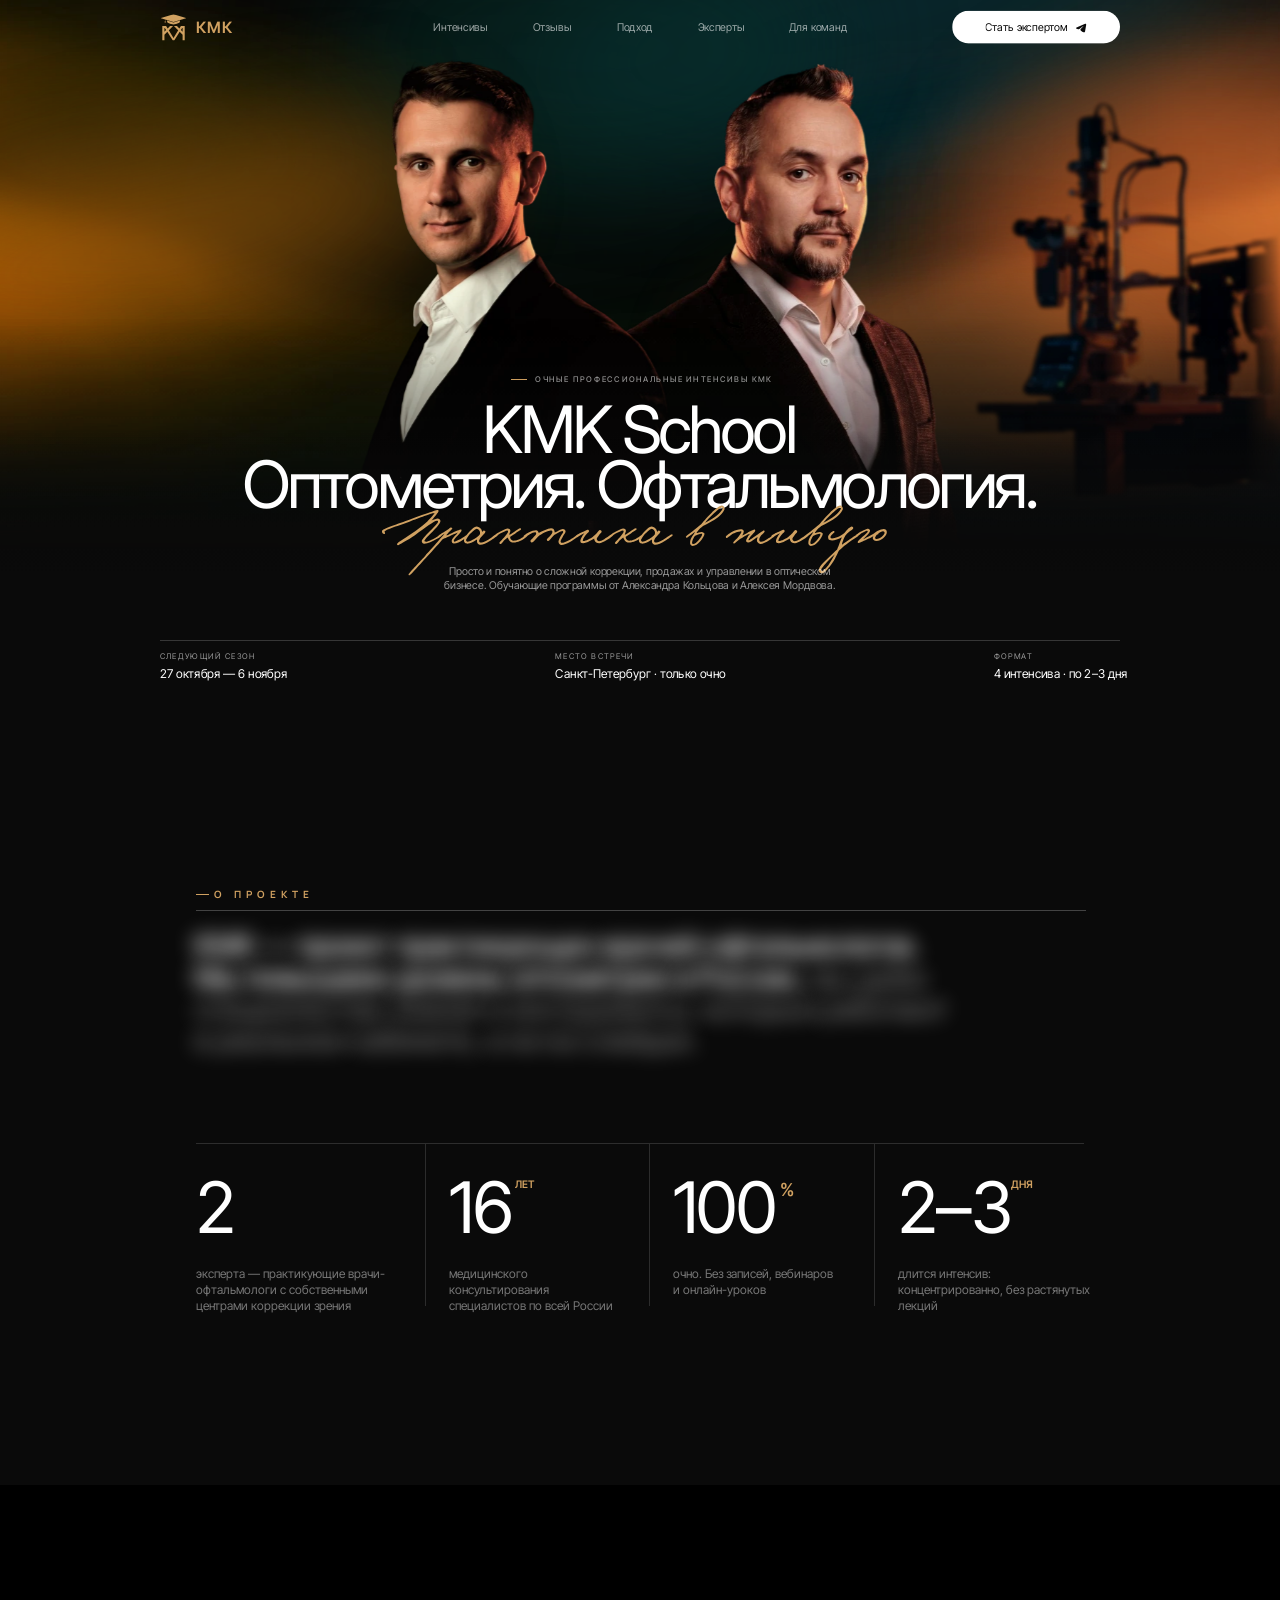
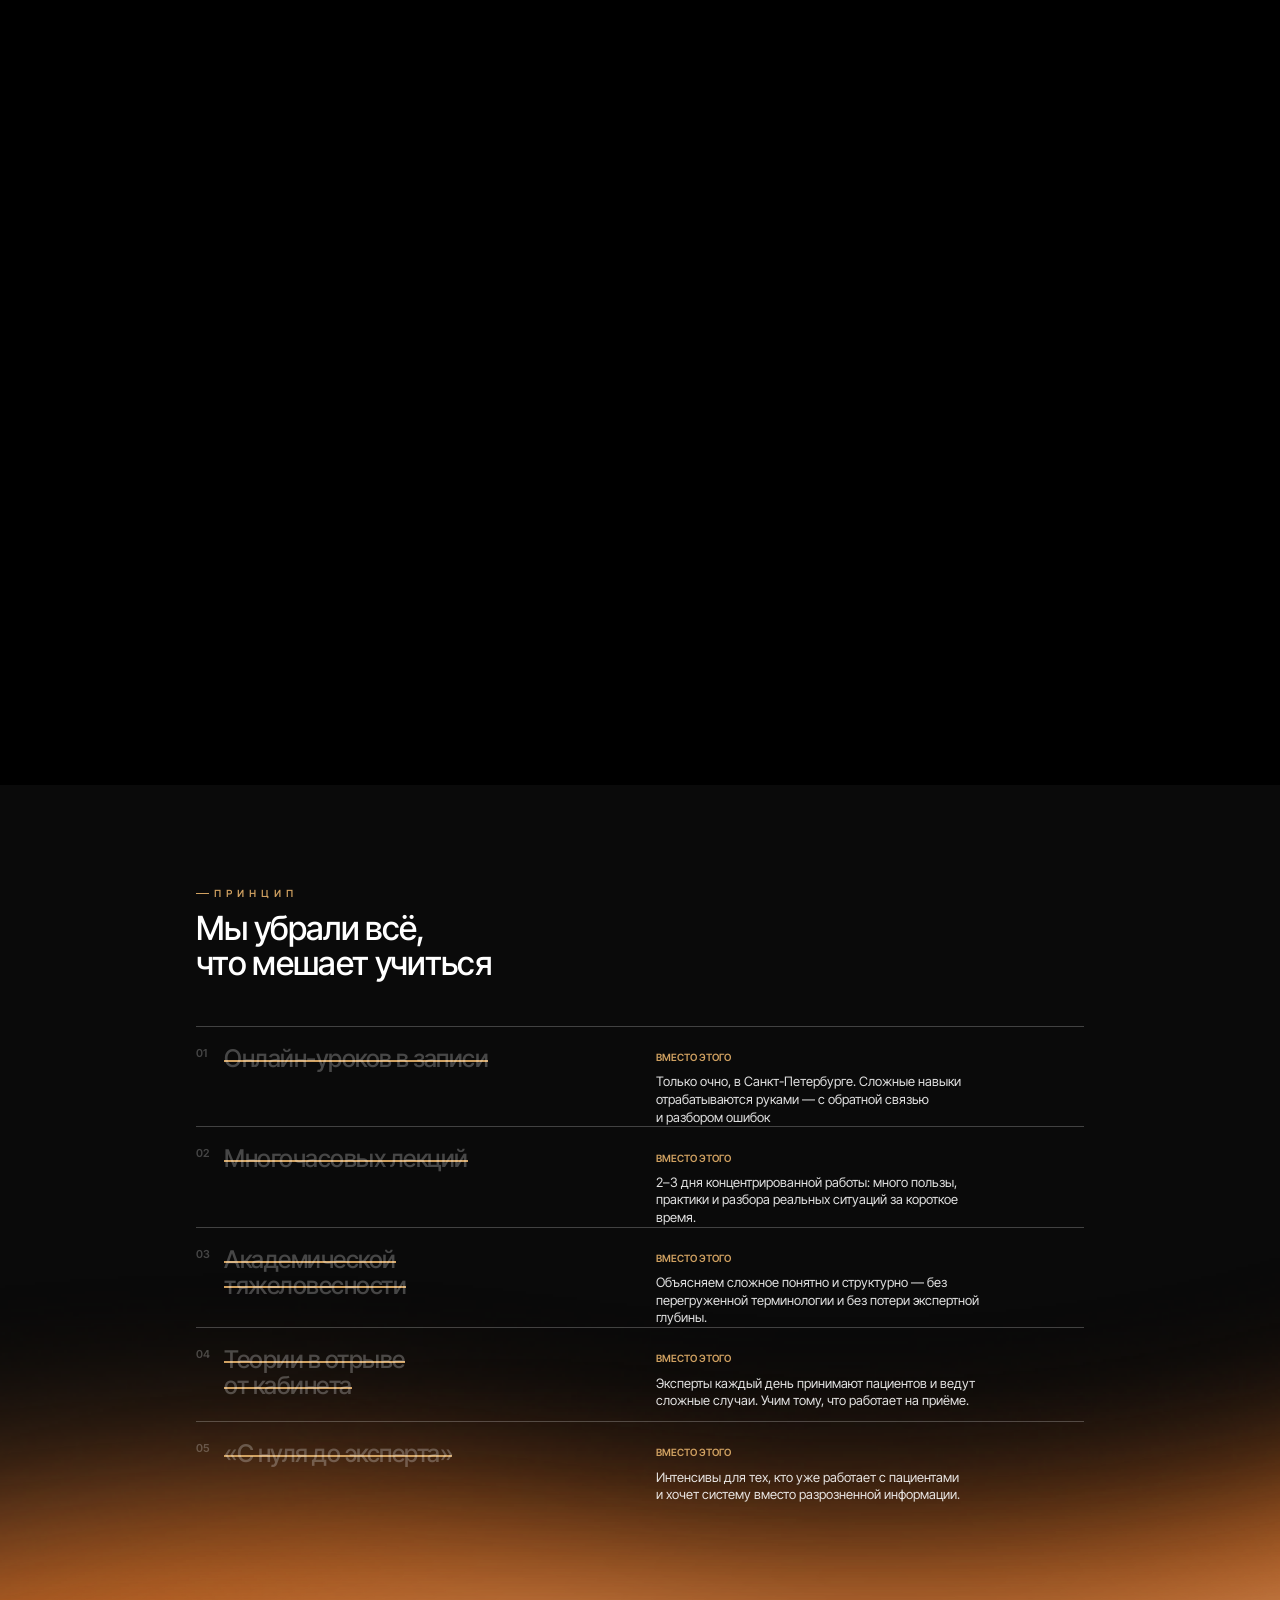
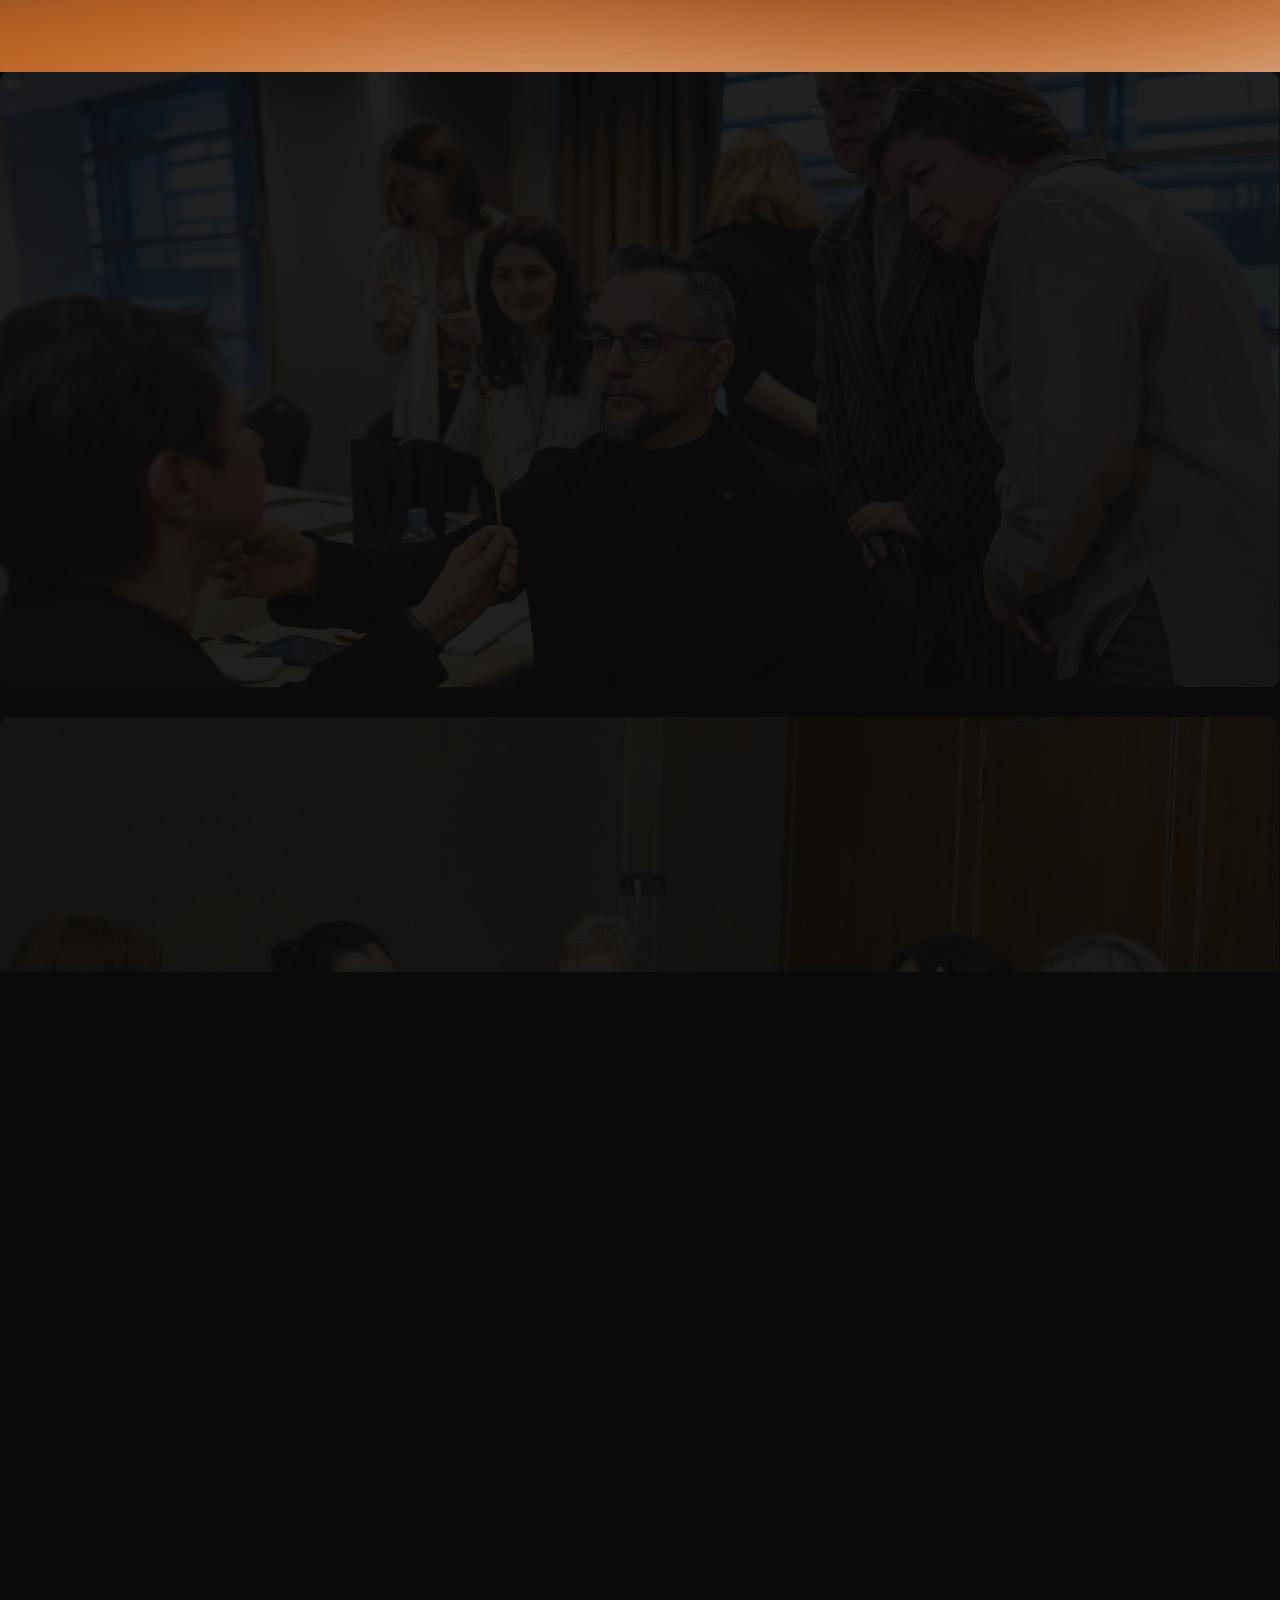
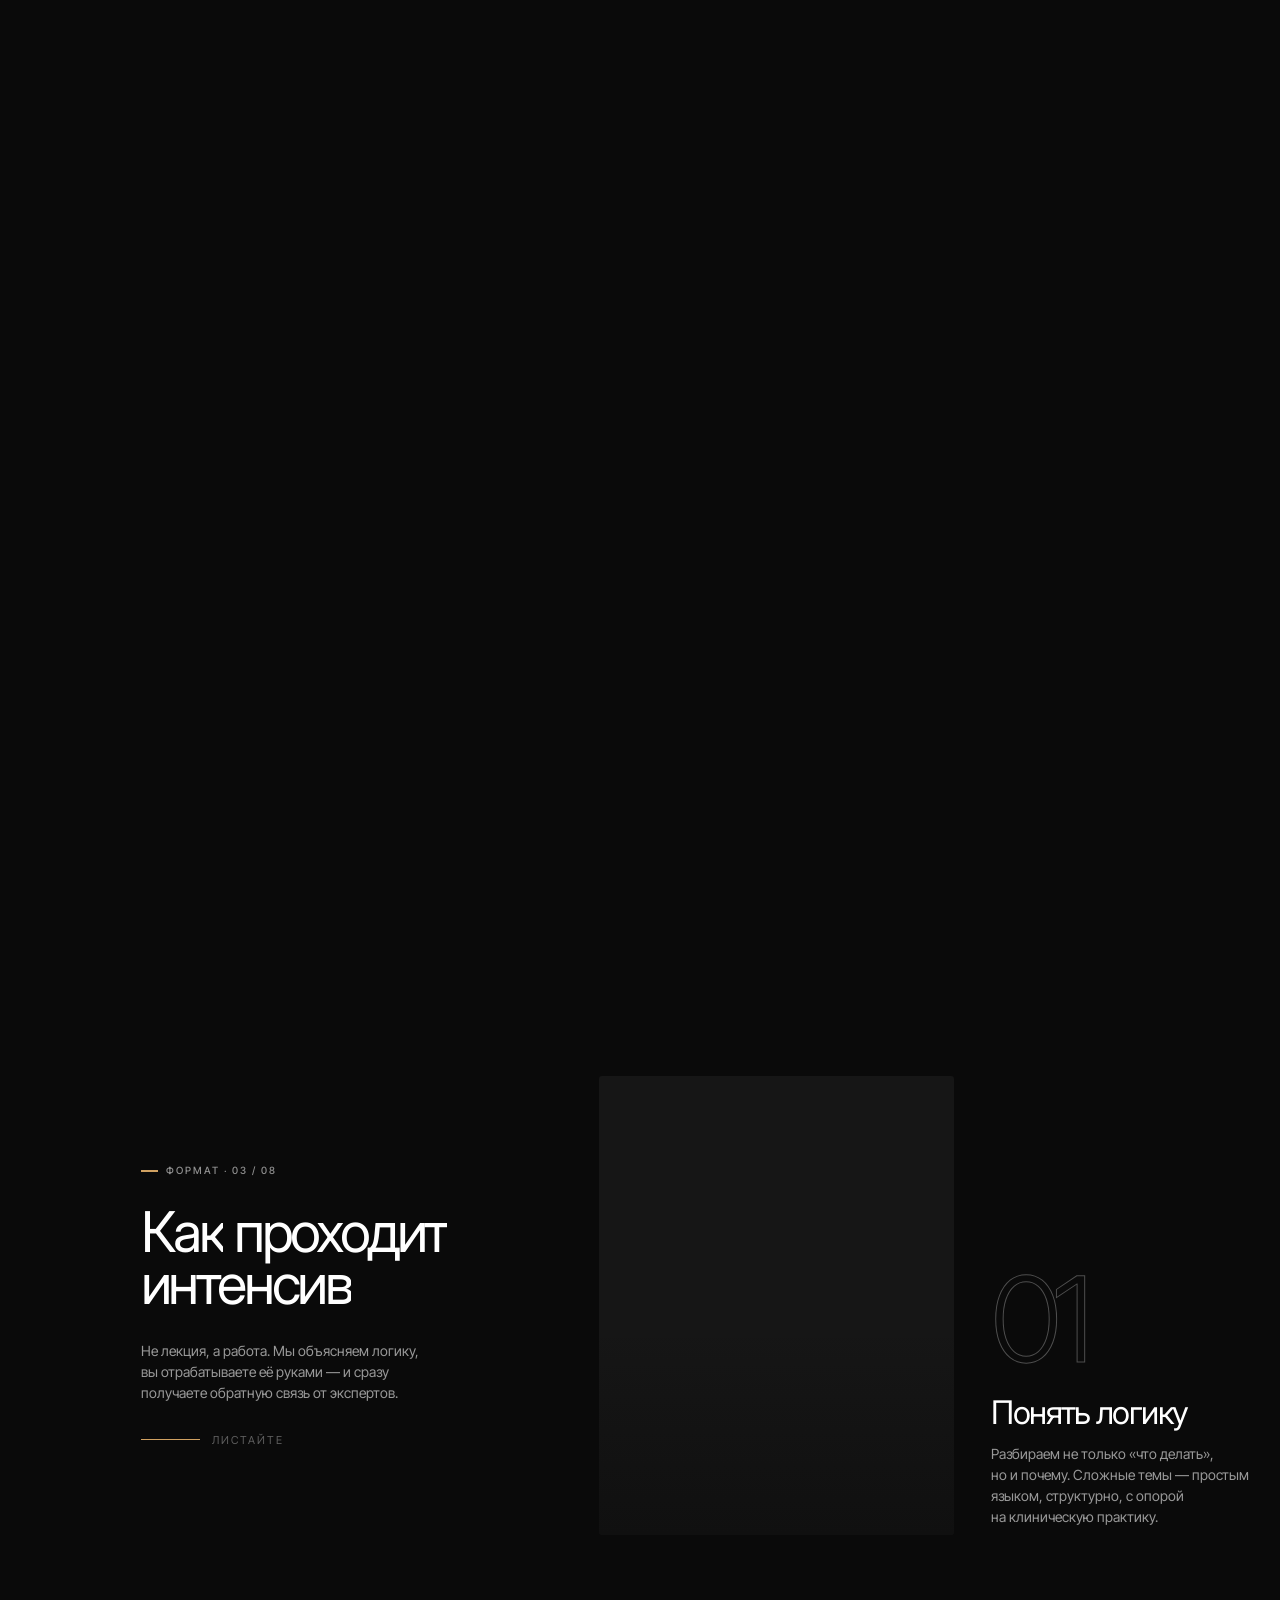
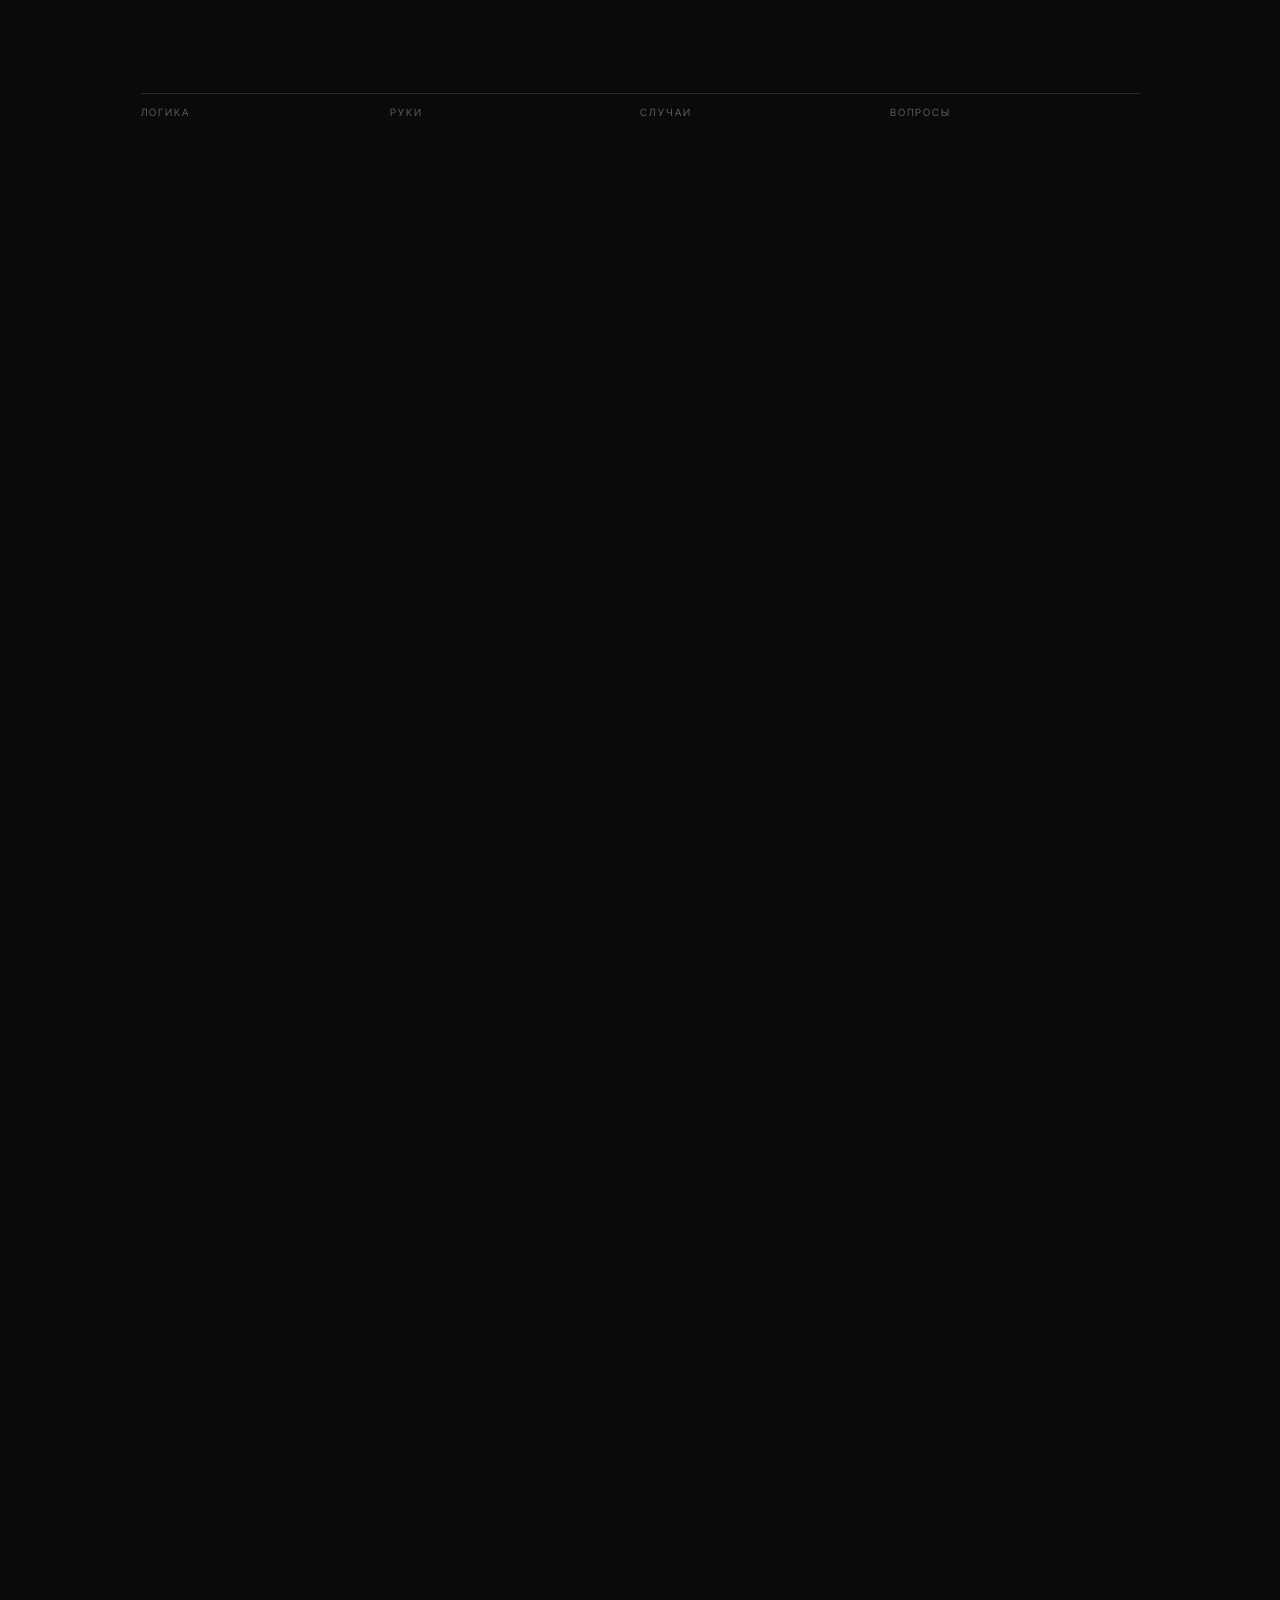
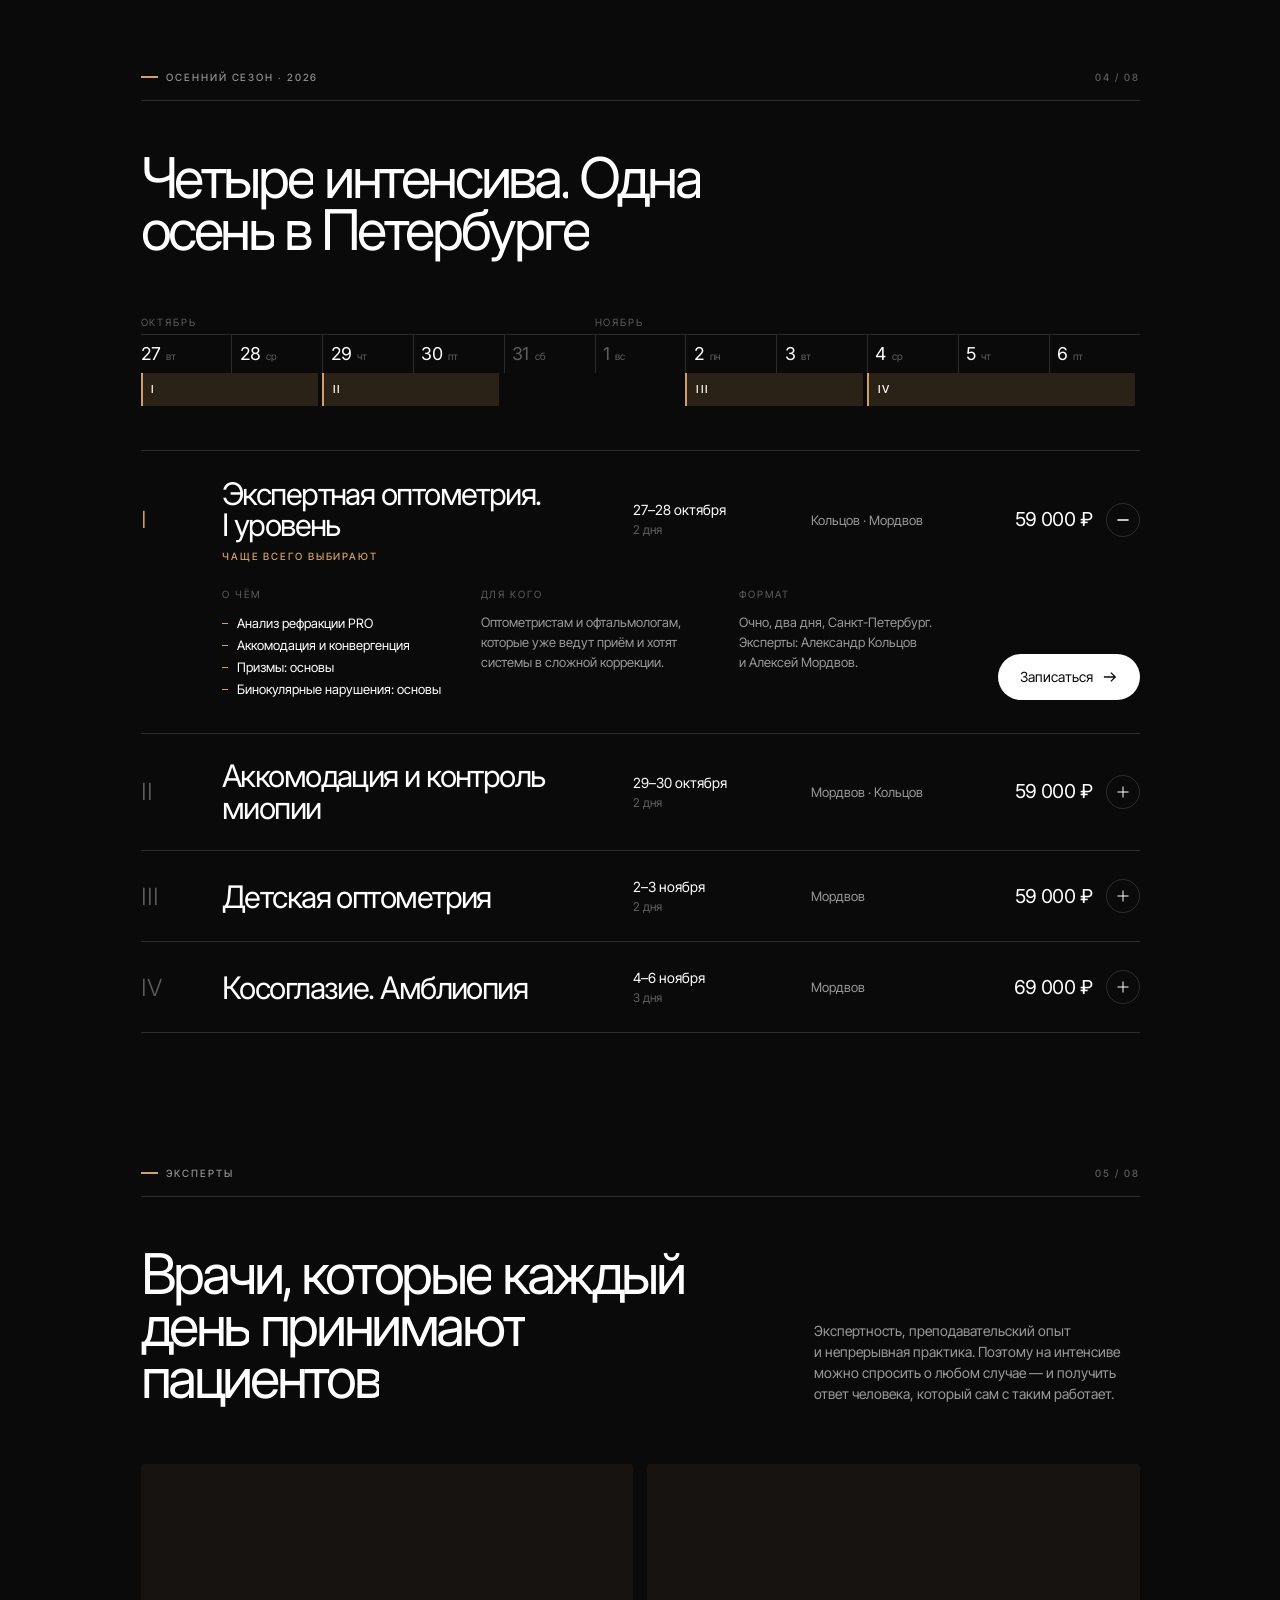
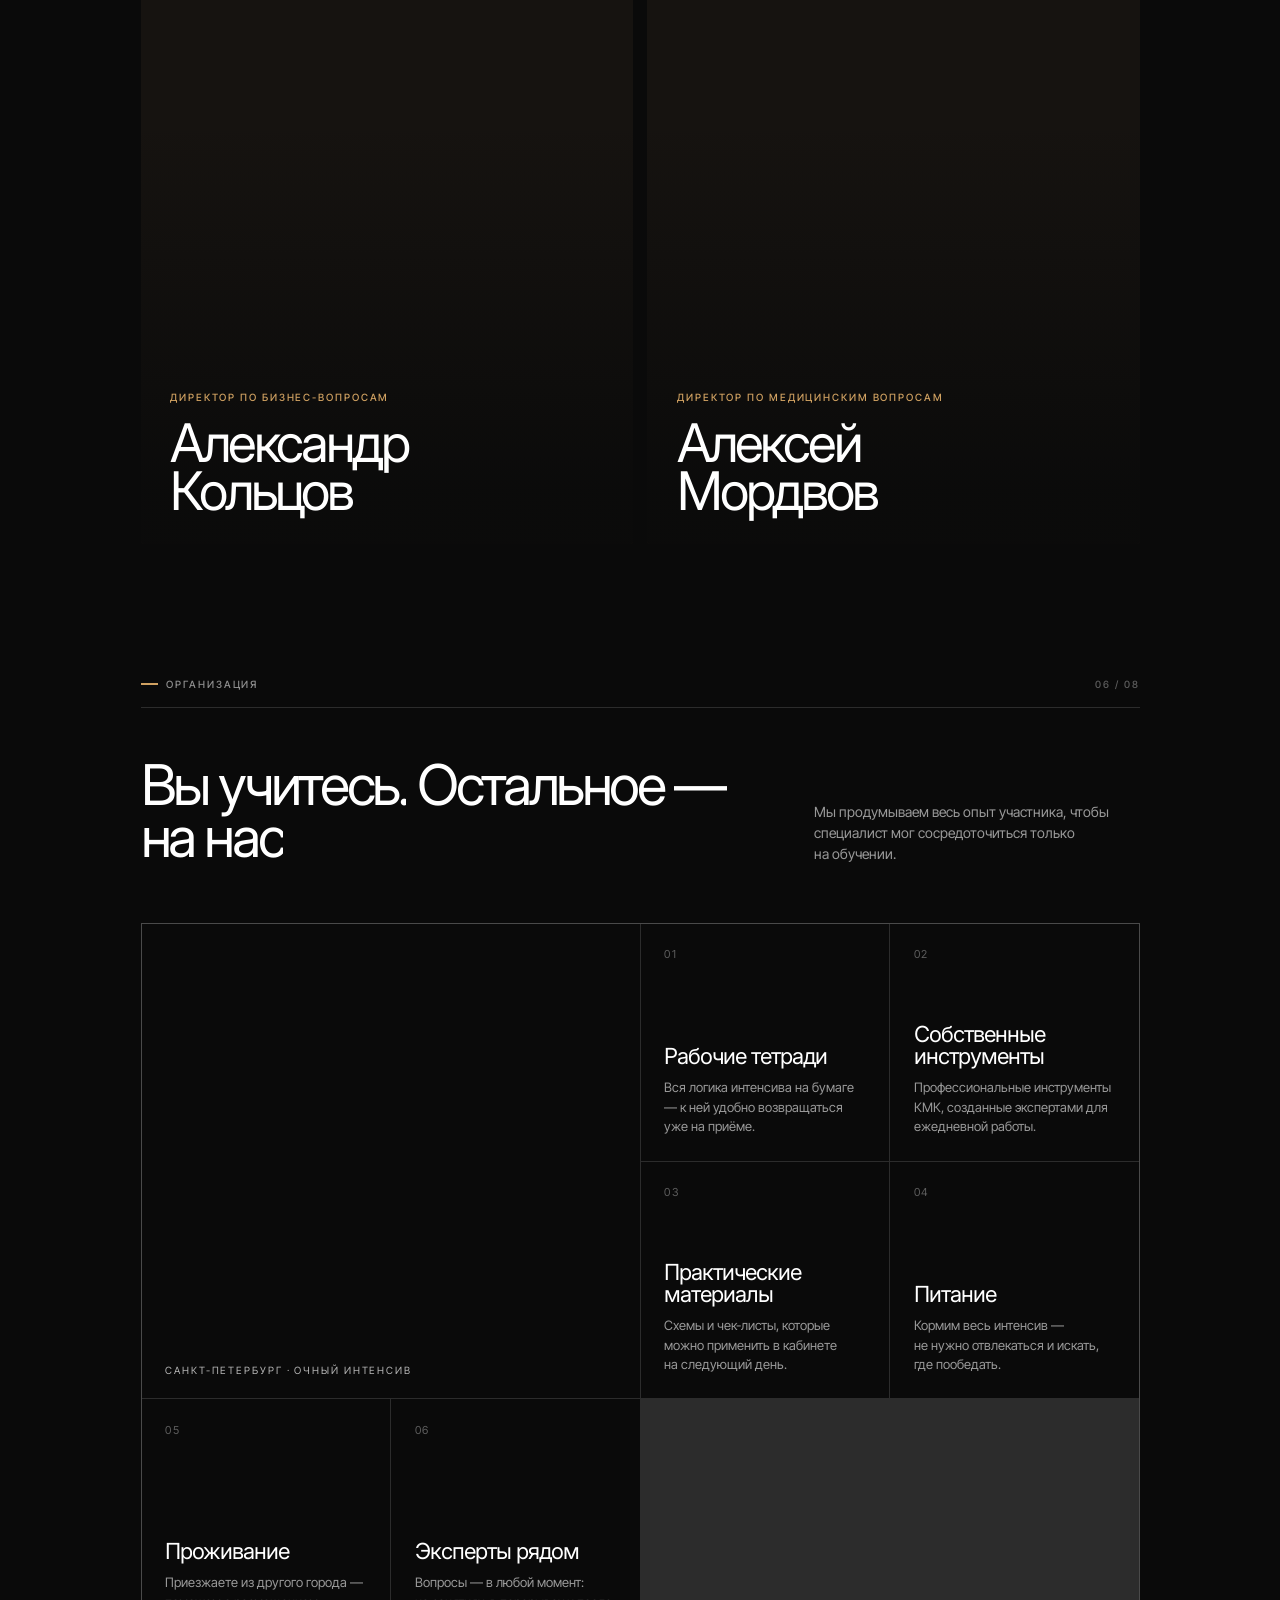
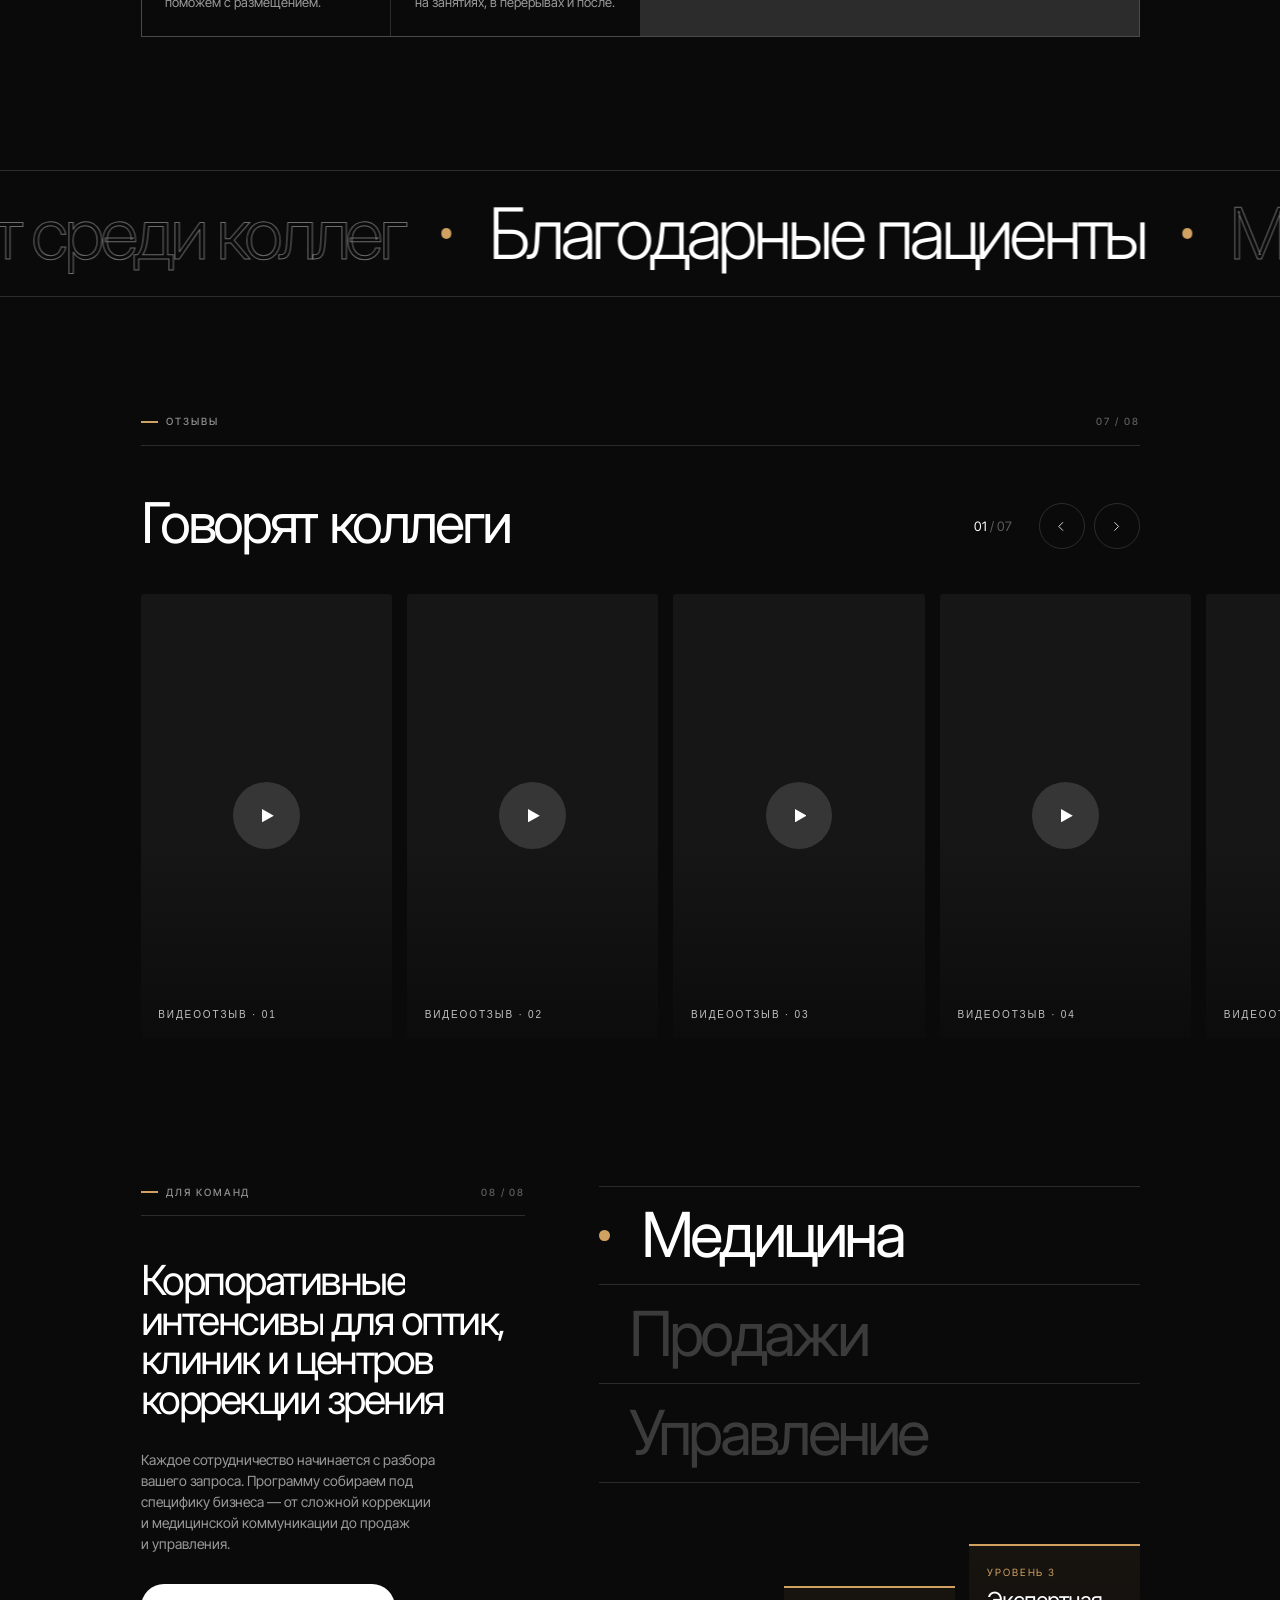
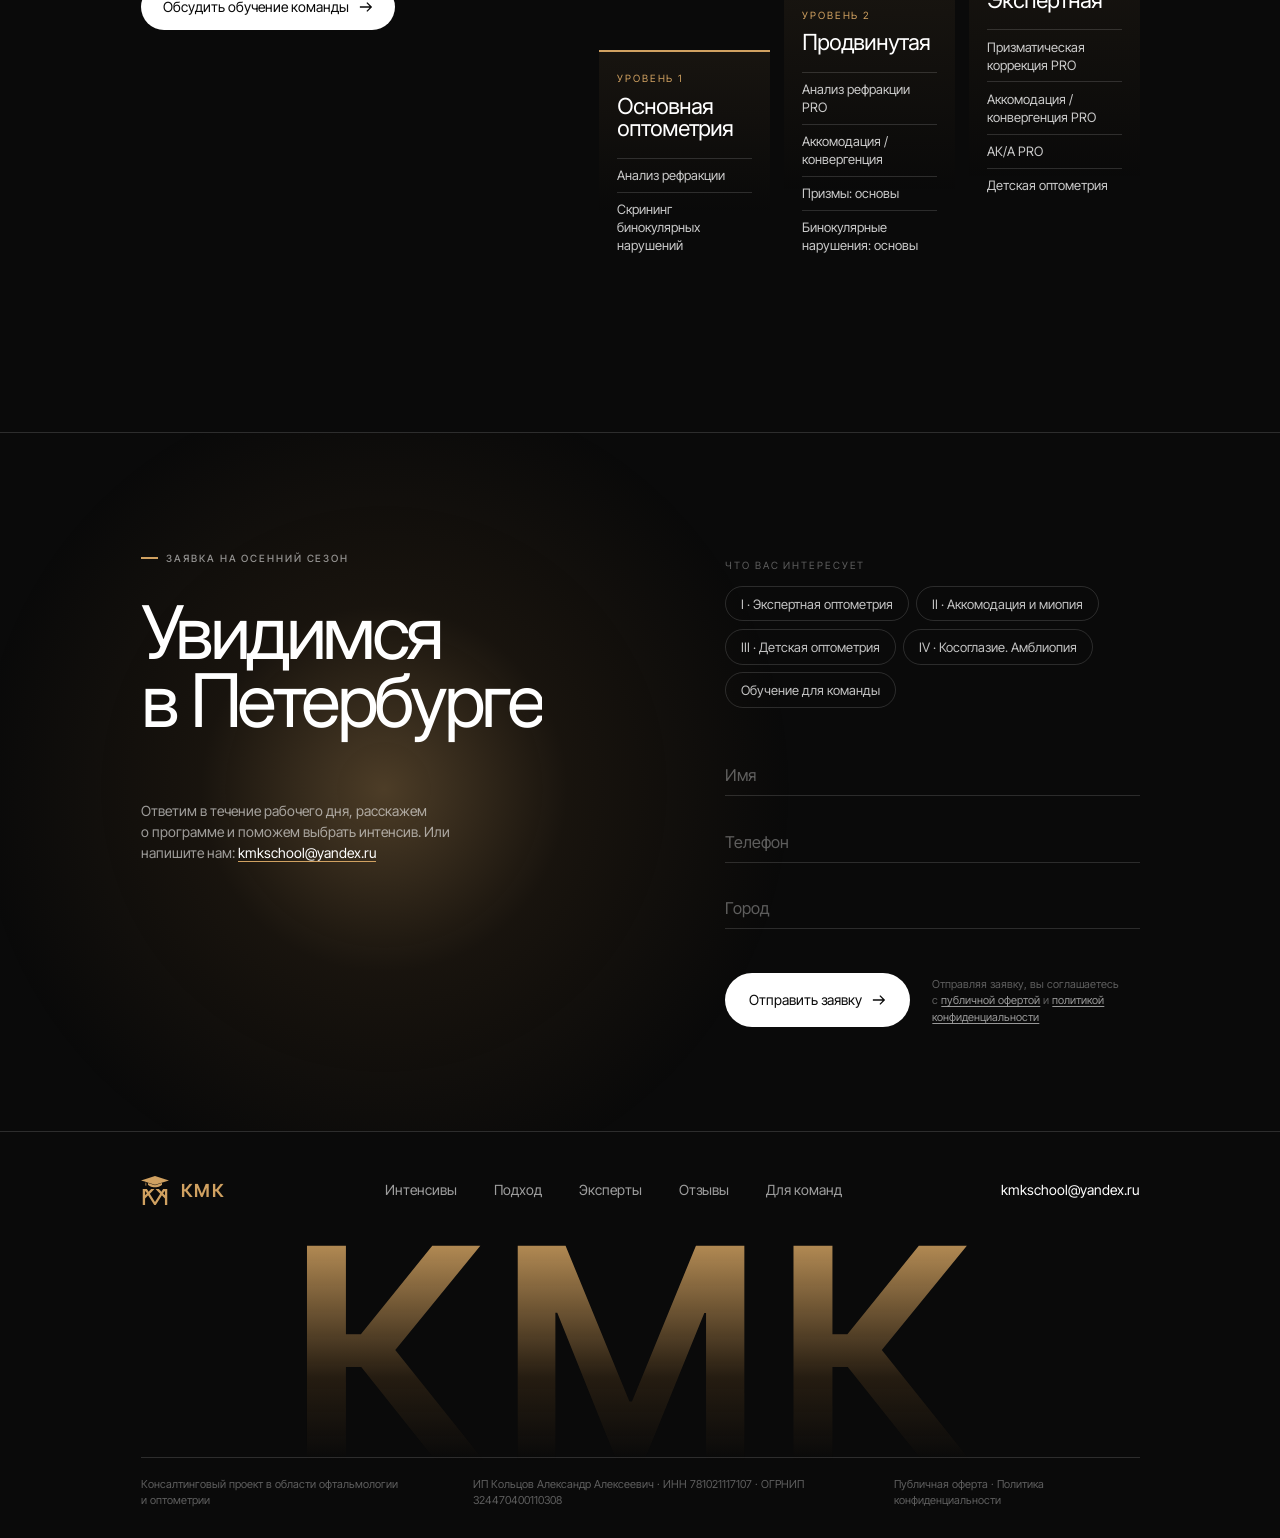
==== index.html @ c4a8210f "Центральное фото интенсивов — оригинальный JPG вместо экспорта Figma Присланный оригинал 2000×1334 п" ====
<!doctype html>
<html lang="ru">
<head>
<meta charset="utf-8">
<meta name="viewport" content="width=device-width, initial-scale=1">
<script>
  // картинка не загрузилась — прячем, чтобы браузер не рисовал рамку битого изображения
  addEventListener("error",function(e){var t=e.target;if(t&&t.tagName==="IMG")t.style.visibility="hidden"},true);
</script>
<script>
  // кадр 1800×1044 (первый экран) вписываем в окно целиком: и по ширине, и по высоте
  (function(){var r=document.documentElement;
    function fit(){r.style.setProperty("--k",Math.min(r.clientWidth/1800,innerHeight/1044))}
    fit();addEventListener("resize",fit);addEventListener("DOMContentLoaded",fit)})();
</script>
<title>KMK School — Оптометрия. Офтальмология.</title>
<link rel="preconnect" href="https://fonts.googleapis.com">
<link rel="preconnect" href="https://fonts.gstatic.com" crossorigin>
<link rel="stylesheet" href="https://fonts.googleapis.com/css2?family=Inter:wght@300;400&family=Inter+Tight:wght@400;500;600&family=Manrope:wght@700&family=Marck+Script&display=swap">
<link rel="stylesheet" href="blocks.css?v=d9492c1e">
<style>
/* ─────────── кадр «70», все координаты из Figma ─────────── */
*,*::before,*::after{box-sizing:border-box}
html,body{margin:0;padding:0;background:#0a0a0a}
body{overflow-x:hidden;
     font-family:"Inter Tight",system-ui,sans-serif;color:#fff;
     -webkit-font-smoothing:antialiased;-moz-osx-font-smoothing:grayscale}
img{display:block;border:0}
a{color:inherit;text-decoration:none}
p{margin:0}

/* первый экран: высота = кадр × k; кадр масштабируется от центра сверху,
   фон выходит за 1800 в стороны и заливает окно до краёв */
.stage{position:relative;height:calc(1044px * var(--k,1));overflow:hidden;background:#0a0a0a}
.frame{position:absolute;left:50%;top:0;width:1800px;height:1044px;margin-left:-900px;
       transform:scale(calc(var(--k,1) * (1 - var(--dim,0) * .04)));transform-origin:50% 0}
.abs{position:absolute}

/* Group 1: фото, размытые фоны и тени. Маска группы — прямоугольник 1800×862:
   по вертикали режем как в макете, по горизонтали отпускаем под широкие экраны */
.hero-bg{left:0;top:0;width:1800px;height:862px;clip-path:inset(0 -4000px)}
.hero-bg>*{position:absolute}
.hero-bg img{display:block;width:100%;height:100%;max-width:none}
.l-base{left:-4000px;top:0;width:9800px;height:924px;background:#0a0a0a}
/* фон оборудование 1 — кадр из Figma уже с размытием 42 и градиентом, обрезан по кадру 1800;
   правый край растворяем, чтобы на широких экранах не было ступеньки */
.l-equip1{left:433px;top:0;width:1367px;height:943px}
.l-equip1 img{object-fit:fill}
/* окно шире кадра (или кадр уменьшен по высоте) — по бокам оставались тёмные полосы.
   Продолжаем размытые фоны за край кадра их зеркальными копиями: на стыке картинка
   совпадает (копия заходит на 2 px внутрь, чтобы не было шва сглаживания), а дальний край (маска задана до отражения) копии мягко уходит в #0a0a0a */
.l-ext{top:0;transform:scaleX(-1)}
.l-ext-l{left:-1178px;width:1180px;height:901px;
  -webkit-mask-image:linear-gradient(90deg,#000 35%,transparent);mask-image:linear-gradient(90deg,#000 35%,transparent)}
.l-ext-r{left:1798px;width:1369px;height:943px;
  -webkit-mask-image:linear-gradient(270deg,#000 35%,transparent);mask-image:linear-gradient(270deg,#000 35%,transparent)}
.l-ext img{object-fit:fill}
/* фон_оборудование-removebg 1 — прибор справа, размытие 6.6 уже в картинке */
.l-equip2{left:1305px;top:119.5px;width:495px;height:665px;
  -webkit-mask-image:linear-gradient(90deg,#000 90%,transparent);mask-image:linear-gradient(90deg,#000 90%,transparent)}
.l-equip2 img{object-fit:fill}
/* фон оборудование 2 — тот же снимок, отражён, 74 %; всё уже запечено в картинке */
.l-equip3{left:0;top:0;width:1178px;height:901px}
.l-equip3 img{object-fit:fill}
/* «живой» фон: пятна в цветах макета (оранжевые, янтарные, бирюзовые и чёрные) над размытыми снимками,
   под прибором и людьми. Каждое пятно само по себе: ходит по кругу (без разворота
   назад), медленно поворачивается и «дышит»; периоды взаимно простые, поэтому общая
   картина не повторяется и петля не считывается — пятна перетекают друг в друга.
   Размытие SVG считается один раз, анимируется только transform (см. память про блюр) */
.l-flow{left:-600px;top:-500px;width:3000px;height:1900px;pointer-events:none;--slow:1}
.bl{position:absolute;animation:bl-orbit calc(var(--t) * var(--slow)) linear var(--dl) infinite var(--dir,normal)}
.bl svg{display:block;width:100%;height:100%;overflow:visible;will-change:transform;
  animation:bl-spin calc(var(--sp) * var(--slow)) linear var(--dl) infinite var(--sdir,normal),
            bl-breathe calc(var(--b) * var(--slow)) ease-in-out var(--dl) infinite alternate}
@keyframes bl-orbit{
  from{transform:rotate(0deg) translateX(var(--r)) rotate(0deg)}
  to  {transform:rotate(360deg) translateX(var(--r)) rotate(-360deg)}
}
@keyframes bl-spin{from{rotate:0deg}to{rotate:360deg}}
@keyframes bl-breathe{from{scale:.86}to{scale:1.16}}
@media (prefers-reduced-motion:reduce){
  /* фон не глушим — только замедляем вдвое */
  .l-flow{--slow:2}
}
/* люди */
.l-p74{left:743px;top:29px;width:774px;height:1136px}
.l-p74 img{object-fit:fill}
/* узел начинается на y=−11, верх срезан маской кадра — в картинке видимая часть 647×750 */
.l-p6cb{left:373px;top:0;width:647px;height:750px}
/* кадр из оригинала 3494×2953 уже вырезан под узел 647×761 */
.l-p6cb img{object-fit:fill}
/* тени внизу */
/* тени по горизонтали однородные — тянем на всю ширину окна */
.l-sh1{left:-4000px;top:447px;width:9800px;height:459px}
.l-sh2{left:-4000px;top:602px;width:9800px;height:264px}
/* градиент из макета: прозрачный сверху → #0a0a0a к 80 % высоты */
.l-sh1,.l-sh2{background:linear-gradient(180deg,rgba(10,10,10,0) 0%,#0a0a0a 80%)}

/* шапка */
.logo{left:226px;top:20px;width:36px;height:37px}
.brand{left:275px;top:26px;font-weight:600;font-size:22px;line-height:normal;
       letter-spacing:2.42px;color:#d0a161;white-space:nowrap}
.nav{left:50%;top:28px;transform:translateX(-50%);display:flex;align-items:center;gap:63px;
     font-size:15px;line-height:1.35;white-space:nowrap}
.btn{left:1339px;top:15px;width:236px;height:46px;padding:10px;border-radius:30px;background:#fff;
     display:flex;align-items:center;justify-content:center;gap:10px;
     font-size:15px;line-height:1.35;color:#0a0a0a;white-space:nowrap}
.btn-ic{position:relative;width:17px;height:17px;overflow:hidden;flex:none}
.btn-ic svg{position:absolute;inset:0;width:17px;height:17px;fill:currentColor}

/* надзаголовок */
.eyebrow{left:calc(50% + .5px);top:526px;transform:translateX(-50%);display:flex;align-items:center;gap:12px}
.eyebrow i{position:relative;width:23px;height:0}
.eyebrow i img{position:absolute;left:0;top:-2px;width:23px;height:2px}
.eyebrow span{width:330px;height:17px;font-weight:500;font-size:11px;line-height:1.35;
              letter-spacing:2.09px;text-transform:uppercase;color:rgba(255,255,255,.55);white-space:nowrap}

/* заголовок */
.title{left:calc(50% + .5px - 2.76px);top:565px;transform:translateX(-50%);
       font-family:"Inter",sans-serif;font-weight:400;font-size:92px;line-height:.84;
       letter-spacing:-5.52px;text-align:center;white-space:nowrap}
/* «Практика в живую» — шрифт Gogol, в вёрстке аутлайн из Figma */
.script{left:537.472px;top:710.514px;width:711px;height:99px;overflow:visible}
/* пишется от руки: перо идёт по скелету букв, контур обрезает его до формы шрифта;
   в конце подменяется точной заливкой, чтобы края совпали с макетом */
.script-fill{fill:#D0A161;opacity:0}
.script-pen path{fill:none;stroke:#D0A161;stroke-width:8.5;stroke-linecap:round;stroke-linejoin:round;opacity:0}
.script.is-done .script-fill{opacity:1}
.script.is-done .script-pen{display:none}
@media (prefers-reduced-motion:reduce){.script .script-fill{opacity:1}.script .script-pen{display:none}}

.lead{left:50%;top:793px;width:556px;transform:translateX(-50%);
      font-size:15px;line-height:1.35;text-align:center;color:rgba(255,255,255,.58)}

/* факты */
.rule{left:225px;top:900px;width:1350px;height:1px}
.fact{top:916px;display:flex;flex-direction:column;gap:6px;line-height:1.35;white-space:nowrap}
.fact small{font-size:11px;letter-spacing:1.76px;color:rgba(255,255,255,.58)}
.fact b{font-weight:400;font-size:17px}
.fact-1{left:225px;width:178px}
.fact-2{left:calc(50% + .5px);width:239px;transform:translateX(-50%)}
.fact-3{left:1398px;width:188px}

/* ─────────── второй блок наезжает на первый (как город на каталоге «Байкала») ───────────
   первый экран липнет к верху, «О проекте» идёт поверх; чем дальше уехали, тем сильнее
   гаснет и чуть отъезжает кадр (--dim), а текст первого экрана уплывает вверх быстрее фона */
.opening{position:relative}
.stage{position:sticky;top:0;z-index:1}
.stage-dim{position:absolute;inset:0;background:#0a0a0a;opacity:var(--dim,0);pointer-events:none}
.eyebrow,.title,.script,.lead,.rule,.fact{translate:0 calc(var(--dim,0) * -140px)}
.title{translate:0 calc(var(--dim,0) * -190px)}

/* «О проекте» — узлы 5:46–5:66, координаты от верха плиты (337 в кадре);
   1rem = 10px на кадре 1800. Плита не короче первого экрана, иначе из-под неё
   на отлипании выглядывает низ кадра */
.about{position:relative;z-index:2;background:#0a0a0a;min-height:calc(1044px * var(--k,1))}
.ab-frame{position:relative;left:50%;width:180rem;height:97.7rem;margin-left:-90rem}
.ab-frame>*{position:absolute;margin:0}
.ab-ey{display:flex;align-items:center;gap:.8rem;
  font:700 max(10px,1.1rem)/1.35 Manrope,sans-serif;letter-spacing:.49em;text-transform:uppercase;
  color:#d0a161;white-space:nowrap}
.ab-ey i{width:1.7rem;height:1px;background:#d0a161;flex:none}
.ab-frame>.ab-ey{left:30rem;top:19.7rem}
.ab-line{height:1px;left:30rem}
.ab-line-t{top:22.7rem;width:120.3rem;background:rgba(255,255,255,.23)}
.ab-line-b{top:54.2rem;width:120rem;background:rgba(255,255,255,.14)}
.ab-vl{top:54.3rem;width:1px;height:21.9rem;background:rgba(255,255,255,.14)}
.ab-text{left:29.7rem;top:25.4rem;width:102.3rem;
  font:500 4rem/1.06 "Inter Tight",sans-serif;letter-spacing:-.08rem;color:#fff}
.ab-mute{color:rgba(255,255,255,.43)}
/* слова проявляются из размытия по мере прокрутки (как на aperture.framer.media):
   у каждого слова свой отрезок пути --t 0→1, соседние отрезки перекрываются */
.ab-text .bw{filter:blur(calc((1 - var(--t,0)) * 10px));opacity:calc(.12 + var(--t,0) * .88)}
.ab-f{top:57.8rem}
.ab-f b{display:block;font:400 9.6rem/1.06 "Inter Tight",sans-serif;letter-spacing:-.192rem;white-space:nowrap}
.ab-f sup{position:absolute;top:1.1rem;font:600 1.4rem/1.35 "Inter Tight",sans-serif;
  text-transform:uppercase;color:#d0a161;vertical-align:baseline}
.ab-f p{position:absolute;top:12.9rem;left:0;margin:0;font-size:max(12px,1.5rem);line-height:1.35;color:rgba(255,255,255,.44)}
.ab-f1{left:30rem}.ab-f1 p{width:27.4rem}
.ab-f2{left:64.2rem;--d:.1s}.ab-f2 sup{left:8.9rem}.ab-f2 p{width:22.8rem}
.ab-f3{left:94.4rem;--d:.2s}.ab-f3 sup{left:14.5rem;font-size:2.4rem}.ab-f3 p{width:22.8rem}
.ab-f4{left:124.8rem;--d:.3s}.ab-f4 sup{left:15.4rem}.ab-f4 p{width:27rem}
@media (prefers-reduced-motion:reduce){.ab-text .bw{filter:none;opacity:1}}

/* ─────────── ролик: блок «О проекте» уезжает вверх, видео стоит на месте ─────────── */
/* как на goodman-gallery.com: ролик прибит к окну (fixed), а секция — «окно» в него;
   clip-path обрезает и fixed-потомков, поэтому видео видно только в пределах секции */
.reel{position:relative;z-index:1;height:100vh;background:#000;clip-path:inset(0)}
.reel-card{position:fixed;inset:0;cursor:pointer}
.reel-card{overflow:hidden}
/* фон — плеер Kinescope без звука; iframe 16:9 растягиваем «как cover» и отключаем мышь,
   чтобы его панель не всплывала и клик доставался карточке */
.reel-bg{position:absolute;left:50%;top:50%;width:max(100vw,177.78vh);height:max(100vh,56.25vw);
  transform:translate(-50%,-50%);border:0;pointer-events:none}
/* затемнение: в макете видео на 55 % над #0a0a0a; пока окно только приоткрылось —
   кадр почти чёрный и светлеет до макетных 45 % тени, когда ролик встал целиком */
.reel-shade{position:absolute;inset:0;background:#0a0a0a;opacity:var(--shade,.45);pointer-events:none}
.reel-copy{position:absolute;left:50%;top:44%;width:84.1rem;transform:translate(-50%,-50%);
  display:flex;flex-direction:column;align-items:center;gap:1.4rem;text-align:center;pointer-events:none}
.reel-h{margin:0;font:500 4rem/1.06 "Inter Tight",sans-serif;letter-spacing:-.08rem;color:#fff}

/* кнопка плеера (узел 6:189): полупрозрачный акцентный круг 109 px с белым треугольником.
   Стоит справа под надписью и тянется за курсором; как только курсор оказался внутри круга —
   акцент растекается из точки входа, треугольник уезжает вправо и прилетает новый слева,
   от круга расходится волна; размер круга не меняется, чтобы он не дёргался. Курсор уходит из круга — заливка стекает в точку выхода */
.reel-play{position:absolute;left:0;top:0;width:10.9rem;height:10.9rem;margin:-5.45rem 0 0 -5.45rem;border-radius:50%;
  display:flex;align-items:center;justify-content:center;isolation:isolate;
  background:rgba(208,161,97,.36);-webkit-backdrop-filter:blur(14px);backdrop-filter:blur(14px);
  color:#fff;pointer-events:none;will-change:translate}
.reel-play::before{content:"";position:absolute;inset:0;z-index:-1;border-radius:50%;background:#d0a161;
  clip-path:circle(0 at var(--x,50%) var(--y,50%));transition:clip-path .65s cubic-bezier(.7,0,.2,1)}
.reel-play::after{content:"";position:absolute;inset:0;border-radius:50%;border:1px solid #d0a161;opacity:0}
.reel-play-ic{position:relative;width:1.1rem;height:1.2rem;margin-left:.2rem;overflow:hidden;flex:none}
.reel-play-ic svg{position:absolute;inset:0;width:100%;height:100%;fill:currentColor;
  transition:transform .55s cubic-bezier(.7,0,.2,1) .05s,fill .4s ease}
.reel-play-ic svg+svg{transform:translateX(-180%)}
.reel-play.is-caught::before{clip-path:circle(105% at var(--x,50%) var(--y,50%))}
.reel-play.is-caught::after{animation:reel-wave .9s cubic-bezier(.2,.8,.2,1)}
.reel-play.is-caught .reel-play-ic svg{transform:translateX(180%);fill:#0a0a0a}
.reel-play.is-caught .reel-play-ic svg+svg{transform:none}
@keyframes reel-wave{from{opacity:.9;scale:1}to{opacity:0;scale:1.6}}
@media (prefers-reduced-motion:reduce){.reel-play.is-caught::after{animation:none}}

/* полный просмотр со звуком */
.reel-modal{position:fixed;inset:0;z-index:100;background:#000;display:none}
.reel-modal.is-open{display:block}
.reel-full{position:absolute;inset:0}
.reel-modal iframe{display:block;width:100%;height:100%;border:0;background:#000}
.reel-close{position:absolute;top:24px;right:24px;width:52px;height:52px;border:0;border-radius:50%;
  background:rgba(255,255,255,.12);color:#fff;font:300 30px/1 "Inter Tight",sans-serif;cursor:pointer;
  display:flex;align-items:center;justify-content:center;transition:background-color .25s}
.reel-close:hover{background:#d0a161}
html.is-locked{overflow:hidden}
html{scroll-behavior:smooth}
html.is-vscroll{scroll-behavior:auto}

/* ─────────── ховеры ─────────── */
/* буквы перекатываются: каждая уезжает вверх, снизу приходит её копия (text-shadow) */
.roll{display:inline-flex;overflow:hidden;height:1.35em;vertical-align:top}
.roll>span{display:block;white-space:pre;text-shadow:0 1.35em currentColor;
  transition:transform .6s cubic-bezier(.7,0,.2,1) calc(var(--i) * 16ms)}
a:hover .roll>span,a:focus-visible .roll>span{transform:translateY(-1.35em)}

/* навигация: наведённый пункт проявляется, остальные уходят в тень; под ним — точка акцента */
.nav a{position:relative;opacity:.6;transition:opacity .45s ease}
.nav:has(a:hover) a:not(:hover){opacity:.3}
.nav a:hover,.nav a:focus-visible{opacity:1}
.nav a::after{content:"";position:absolute;left:50%;bottom:-9px;width:4px;height:4px;margin-left:-2px;
  border-radius:50%;background:#d0a161;scale:0;transition:scale .45s cubic-bezier(.7,0,.2,1)}
.nav a:hover::after,.nav a:focus-visible::after{scale:1}

/* кнопка: акцент растекается кругом из точки, где вошёл курсор, и туда же стекает при уходе;
   иконка вылетает вверх-вправо, новая прилетает снизу-слева; кнопка чуть тянется к курсору */
.btn{overflow:hidden;isolation:isolate;cursor:pointer;
  transition:color .5s cubic-bezier(.7,0,.2,1),translate .6s cubic-bezier(.2,.8,.2,1),scale .3s ease}
.btn::before{content:"";position:absolute;left:var(--x,50%);top:var(--y,50%);z-index:-1;
  width:520px;height:520px;margin:-260px 0 0 -260px;border-radius:50%;background:#d0a161;
  scale:0;transition:scale .65s cubic-bezier(.7,0,.2,1)}
.btn:hover,.btn:focus-visible{color:#fff}
.btn:hover::before,.btn:focus-visible::before{scale:1}
.btn:active{scale:.97}
.btn-ic svg{transition:transform .55s cubic-bezier(.7,0,.2,1) .05s}
.btn-ic svg+svg{transform:translate(-100%,100%)}
.btn:hover .btn-ic svg,.btn:focus-visible .btn-ic svg{transform:translate(100%,-100%)}
.btn:hover .btn-ic svg+svg,.btn:focus-visible .btn-ic svg+svg{transform:none}

.nav a:focus-visible,.btn:focus-visible{outline:1px solid rgba(255,255,255,.5);outline-offset:6px}
.btn:focus-visible{outline-offset:4px}
@media (prefers-reduced-motion:reduce){
  .roll>span,.btn-ic svg{transition:none}
}

</style>
</head>
<body>
<div class="opening">
<section class="stage" id="top">
<div class="frame">
  <div class="abs hero-bg" role="img" aria-label="Александр Кольцов и Алексей Мордвов">
    <div class="l-base"></div>
    <div class="l-equip1"><img src="img/equip-a.webp" alt=""></div>
    <div class="l-equip3"><img src="img/equip-b.webp" alt=""></div>
    <div class="l-ext l-ext-l"><img src="img/equip-b.webp" alt=""></div>
    <div class="l-ext l-ext-r"><img src="img/equip-a.webp" alt=""></div>
    <div class="l-flow" aria-hidden="true">
      <svg width="0" height="0" style="position:absolute"><filter id="kblur" x="-300%" y="-300%" width="700%" height="700%" color-interpolation-filters="sRGB"><feGaussianBlur stdDeviation="80"/></filter></svg>
      <!-- тёмные пятна -->
      <div class="bl" style="left:580px;top:60px;width:1440px;height:1440px;--r:260px;--t:41s;--sp:97s;--b:17s;--dl:-13s">
        <svg viewBox="0 0 1440 1440"><ellipse cx="720" cy="720" rx="460" ry="210" fill="#0a0a0a" opacity=".7" filter="url(#kblur)"/></svg></div>
      <div class="bl" style="left:1510px;top:410px;width:1280px;height:1280px;--r:220px;--t:29s;--dir:reverse;--sp:83s;--sdir:reverse;--b:13s;--dl:-7s">
        <svg viewBox="0 0 1280 1280"><ellipse cx="640" cy="640" rx="380" ry="190" fill="#0a0a0a" opacity=".6" filter="url(#kblur)"/></svg></div>
      <!-- бирюза: глубокий холодный провал между людьми и справа сверху -->
      <div class="bl" style="left:1060px;top:-260px;width:1560px;height:1560px;--r:300px;--t:37s;--dir:reverse;--sp:71s;--b:19s;--dl:-22s">
        <svg viewBox="0 0 1560 1560"><ellipse cx="780" cy="780" rx="520" ry="170" transform="rotate(-12 780 780)" fill="#0b3a42" opacity=".6" filter="url(#kblur)"/></svg></div>
      <div class="bl" style="left:780px;top:-80px;width:1300px;height:1300px;--r:230px;--t:43s;--sp:101s;--sdir:reverse;--b:15s;--dl:-31s">
        <svg viewBox="0 0 1300 1300"><ellipse cx="650" cy="650" rx="360" ry="200" fill="#06302a" opacity=".55" filter="url(#kblur)"/></svg></div>
      <!-- янтарь слева -->
      <div class="bl" style="left:140px;top:100px;width:1240px;height:1240px;--r:240px;--t:31s;--sp:89s;--sdir:reverse;--b:11s;--dl:-4s">
        <svg viewBox="0 0 1240 1240"><ellipse cx="620" cy="620" rx="360" ry="150" fill="#2e2606" opacity=".7" filter="url(#kblur)"/></svg></div>
      <div class="bl" style="left:130px;top:150px;width:1380px;height:1380px;--r:320px;--t:23s;--dir:reverse;--sp:61s;--b:14s;--dl:-17s">
        <svg viewBox="0 0 1380 1380"><ellipse cx="690" cy="690" rx="430" ry="120" transform="rotate(-14 690 690)" fill="#a8600c" opacity=".55" filter="url(#kblur)"/></svg></div>
      <!-- оранжевый справа, за прибором -->
      <div class="bl" style="left:1720px;top:260px;width:1120px;height:1120px;--r:280px;--t:27s;--sp:79s;--sdir:reverse;--b:16s;--dl:-9s">
        <svg viewBox="0 0 1120 1120"><ellipse cx="560" cy="560" rx="300" ry="230" fill="#c8662a" opacity=".5" filter="url(#kblur)"/></svg></div>
      <div class="bl" style="left:1350px;top:420px;width:1200px;height:1200px;--r:340px;--t:19s;--dir:reverse;--sp:67s;--b:12s;--dl:-11s">
        <svg viewBox="0 0 1200 1200"><ellipse cx="600" cy="600" rx="340" ry="120" fill="#d98a3c" opacity=".3" filter="url(#kblur)"/></svg></div>
    </div>
    <div class="l-equip2"><img src="img/removebg.webp" alt=""></div>
    <div class="l-p74"><img src="img/p74.webp" alt=""></div>
    <div class="l-p6cb"><img src="img/p6cb.webp" alt=""></div>
    <div class="l-sh1"></div>
    <div class="l-sh2"></div>
  </div>

  <img class="abs logo" src="img/logo.svg" alt="">
  <p class="abs brand">КМК</p>
  <nav class="abs nav">
    <a href="#intensives"><span data-roll>Интенсивы</span></a>
    <a href="#reviews"><span data-roll>Отзывы</span></a>
    <a href="#approach"><span data-roll>Подход</span></a>
    <a href="#experts"><span data-roll>Эксперты</span></a>
    <a href="#teams"><span data-roll>Для команд</span></a>
  </nav>
  <a class="abs btn" href="#"><span data-roll>Стать экспертом</span><span class="btn-ic" aria-hidden="true"><svg viewBox="0 0 17 17"><path fill-rule="evenodd" clip-rule="evenodd" d="M14.009 3.49214C14.1841 3.41847 14.3757 3.39306 14.5639 3.41856C14.7521 3.44406 14.93 3.51953 15.0791 3.63713C15.2282 3.75472 15.3431 3.91014 15.4118 4.0872C15.4805 4.26426 15.5004 4.45649 15.4696 4.64389L13.8631 14.3884C13.7073 15.3284 12.6759 15.8674 11.8139 15.3992C11.0928 15.0075 10.0218 14.404 9.05849 13.7743C8.57682 13.4591 7.10137 12.4497 7.2827 11.7315C7.43853 11.1173 9.9177 8.8096 11.3344 7.43756C11.8904 6.89851 11.6368 6.58756 10.9802 7.08339C9.34962 8.31447 6.73162 10.1866 5.86603 10.7136C5.10245 11.1783 4.70437 11.2576 4.22837 11.1783C3.35995 11.0338 2.55457 10.8099 1.89724 10.5372C1.00899 10.1689 1.0522 8.94772 1.89653 8.59214L14.009 3.49214Z"/></svg><svg viewBox="0 0 17 17"><path fill-rule="evenodd" clip-rule="evenodd" d="M14.009 3.49214C14.1841 3.41847 14.3757 3.39306 14.5639 3.41856C14.7521 3.44406 14.93 3.51953 15.0791 3.63713C15.2282 3.75472 15.3431 3.91014 15.4118 4.0872C15.4805 4.26426 15.5004 4.45649 15.4696 4.64389L13.8631 14.3884C13.7073 15.3284 12.6759 15.8674 11.8139 15.3992C11.0928 15.0075 10.0218 14.404 9.05849 13.7743C8.57682 13.4591 7.10137 12.4497 7.2827 11.7315C7.43853 11.1173 9.9177 8.8096 11.3344 7.43756C11.8904 6.89851 11.6368 6.58756 10.9802 7.08339C9.34962 8.31447 6.73162 10.1866 5.86603 10.7136C5.10245 11.1783 4.70437 11.2576 4.22837 11.1783C3.35995 11.0338 2.55457 10.8099 1.89724 10.5372C1.00899 10.1689 1.0522 8.94772 1.89653 8.59214L14.009 3.49214Z"/></svg></span></a>

  <div class="abs eyebrow"><i><img src="img/line-short.svg" alt=""></i><span>Очные профессиональные интенсивы КМК</span></div>
  <h1 class="abs title" style="margin:0">KMK School<br>Оптометрия. Офтальмология.</h1>
  <svg class="abs script" viewBox="0 0 711 99" role="img" aria-label="Практика в живую">
    <defs><clipPath id="script-ink"><path d="M84.056 41.876C83.904 42.94 79.876 45.372 76.988 47.12C70.68 50.996 64.676 53.884 59.28 53.732C57.76 53.656 55.936 51.68 56.088 49.78C56.316 47.044 64.828 38.38 69.16 34.276C72.124 31.312 79.268 24.472 79.04 22.268C78.964 21.508 78.584 21.128 77.368 21.204C75.088 21.28 71.212 23.864 66.12 27.436C60.648 31.312 53.732 36.252 46.512 41.572C42.94 44.232 35.72 48.336 30.248 51.604C26.22 53.96 23.256 56.012 22.648 55.86C21.888 55.632 21.128 55.176 21.204 54.492C21.432 52.744 25.08 50.54 30.4 47.044C33.972 44.764 38.38 41.724 42.56 38.988C48.64 34.96 56.012 29.564 62.32 23.788C66.88 19.456 72.276 13.148 74.176 10.26C72.884 10.412 72.2 10.564 71.288 10.868C70.68 11.096 51.832 17.556 39.52 22.268C25.384 27.664 3.80001 33.744 3.64801 36.86C3.64801 37.24 4.48401 37.924 4.56001 38.38C4.63601 38.912 4.10401 39.748 3.64801 39.9C2.12801 40.432 1.49012e-05 38.228 1.49012e-05 36.1C1.49012e-05 32.376 23.94 25.384 39.596 19.456C46.208 16.948 54.796 13.908 61.864 11.476C70.604 8.35998 77.292 6.07998 78.28 6.15598C79.04 6.23198 79.8 6.76398 79.8 7.37198C79.8 9.11998 77.824 11.172 76.304 13.148C73.72 16.34 71.516 18.772 69.768 21.052C73.188 19.608 77.064 18.164 78.28 18.164C80.332 18.164 82.308 19.608 82.384 21.812C82.46 24.928 75.544 32.528 71.896 35.948C66.044 41.42 59.888 47.88 59.888 49.476C59.888 50.692 61.636 50.768 62.776 50.692C64.22 50.616 70.756 47.728 75.544 45.068C78.432 43.472 81.776 40.432 82.688 40.508C83.448 40.584 84.132 41.116 84.056 41.876ZM122.492 40.812C122.416 42.788 118.312 45.144 114.74 47.5C109.724 50.768 105.392 53.352 101.212 53.428C99.3124 53.428 98.0204 51.376 98.1724 49.476C98.3244 47.576 100.984 44.46 102.732 42.484C103.644 41.42 105.924 39.748 106.532 37.772C104.252 39.064 101.744 39.824 98.6284 41.268C94.6764 43.472 88.2924 46.056 85.8604 46.892C83.3524 49.704 71.8764 63.08 62.4524 72.884C54.0924 81.624 40.5644 98.04 38.7404 97.964C38.2844 97.964 37.6004 97.736 37.5244 97.204C37.3724 95.076 51.6604 81.016 60.7804 70.756C66.1004 64.828 68.0764 62.852 74.4604 55.556C78.9444 50.464 86.2404 42.028 88.1404 39.748C86.6964 40.356 87.0004 40.356 85.2524 41.268C83.3524 42.332 82.1364 44.308 80.9964 44.156C80.3124 44.08 79.8564 43.472 79.4764 42.788C79.0204 41.876 83.5044 39.216 86.9244 37.316C90.1164 35.568 91.6364 34.276 94.0684 32.908C95.7404 31.54 96.9564 30.78 97.9444 31.008C98.7044 31.16 99.0844 31.464 99.0844 32.148C99.0844 33.136 96.6524 34.808 95.1324 36.556C93.3084 38.608 91.2564 40.964 90.5724 41.876C92.5484 41.42 94.2204 40.812 100.148 37.772C103.112 36.176 109.876 33.516 111.244 33.516C111.852 33.516 112.08 34.352 112.004 35.036C111.776 36.556 109.952 38.912 106.38 42.484C104.86 44.08 101.136 47.956 101.212 49.476C101.288 50.236 101.516 50.692 102.276 50.692C103.872 50.692 109.268 48.032 113.372 45.372C116.488 43.32 120.364 40.28 121.276 40.204C121.808 40.128 122.492 40.28 122.492 40.812ZM162.832 41.876C162.832 42.484 156.676 46.512 151.812 49.78C147.404 52.744 141.704 55.1 138.664 55.1C137.144 55.1 134.56 53.96 133.952 51.756C133.724 50.92 133.648 49.02 133.876 47.652C132.28 48.716 129.62 50.312 127.948 51.148C124.984 52.668 121.336 53.58 119.968 53.58C118.6 53.58 115.408 52.82 115.408 48.868C115.408 46.132 118.676 41.42 122.324 37.544C125.82 33.668 130.836 29.336 133.04 29.412C135.396 29.488 137.98 31.084 139.424 33.06C140.564 34.504 140.792 36.176 141.02 36.936C143.3 35.568 142.236 34.732 143.528 34.884C144.592 34.96 145.808 35.72 145.656 36.708C145.504 37.544 144.136 39.444 142.236 41.496C141.02 42.864 139.728 44.308 138.436 45.448C137.372 47.956 136.612 48.488 136.84 50.084C136.992 51.224 137.752 52.06 139.12 52.06C140.792 52.06 144.516 50.768 150.14 47.5C153.94 45.296 160.704 40.28 161.768 40.204C162.68 40.128 162.832 41.04 162.832 41.876ZM138.056 37.316C138.056 35.872 135.548 32.376 133.496 32.452C131.748 32.528 127.264 36.404 124.224 39.748C121.564 42.712 118.296 47.728 118.448 48.868C118.676 50.312 119.208 50.54 120.728 50.692C121.64 50.768 124.604 49.552 127.036 48.26C131.748 45.828 136.08 42.56 137.904 40.128C137.904 39.368 138.056 38.456 138.056 37.316ZM206.074 40.66C206.226 42.256 198.778 47.956 194.066 49.932C190.874 51.3 188.594 52.06 185.25 52.06C182.134 52.06 180.31 50.92 178.866 48.716C178.182 47.804 177.65 46.208 176.89 44.916C175.522 46.056 174.002 46.968 172.178 48.564C170.962 49.552 168.378 53.884 167.162 53.884C166.326 53.884 165.414 53.58 165.186 52.82C164.882 51.68 169.822 47.12 171.57 45.068C174.154 42.104 177.498 38.228 177.498 36.404C177.498 35.568 177.194 35.036 176.13 34.884C174.914 34.732 170.962 36.936 167.77 38.684C164.122 40.66 158.118 45.6 157.13 45.372C156.066 45.144 155.154 45.068 155.458 44.004C155.686 43.244 163.59 37.848 165.946 36.708C168.226 35.568 173.622 32.528 176.586 32.148C178.486 31.92 180.69 33.288 180.69 34.884C180.766 37.24 179.246 38.988 179.17 40.964C180.538 40.964 183.502 38.304 186.314 36.708C189.582 34.808 193.306 31.692 194.902 31.996C195.434 32.072 195.738 32.832 195.738 33.364C195.738 34.352 191.634 36.328 188.594 38.38C186.086 40.052 183.73 41.876 180.538 43.852C180.158 44.536 180.538 45.068 180.69 45.828C180.842 46.816 182.742 49.552 185.554 49.476C187.682 49.4 189.658 49.172 192.546 47.804C197.182 45.6 204.402 39.9 205.314 39.9C206.226 39.9 205.998 40.052 206.074 40.66ZM278.287 40.66C278.135 42.56 270.003 47.88 265.823 50.388C260.199 53.732 255.639 55.024 252.751 55.252C250.547 55.404 248.343 53.276 248.343 50.388C248.343 49.552 249.939 45.904 251.383 43.092C252.599 40.66 255.107 38.304 255.031 37.012C254.955 36.328 254.195 35.872 253.511 35.796C252.219 35.72 244.163 40.28 241.655 41.876C239.907 43.548 238.539 45.448 237.551 46.74C236.259 48.412 235.043 49.78 233.903 49.78C232.915 49.78 232.155 49.02 231.927 47.956C231.699 46.892 235.043 44.308 236.487 42.788C239.223 39.976 239.831 37.696 239.831 36.784C239.831 35.644 238.843 35.036 237.855 35.036C237.399 35.036 235.195 35.112 232.079 36.252C228.811 37.468 224.023 39.976 221.895 41.724C218.855 44.232 217.411 46.36 215.055 48.564C213.687 49.78 212.243 51.984 210.495 51.756C209.583 51.604 209.051 50.616 208.975 49.78C208.899 48.488 211.027 46.74 212.623 45.068C214.599 43.016 217.107 40.888 217.031 39.292C216.955 38.38 216.271 37.62 215.359 37.62C213.535 37.62 210.723 38.912 208.063 40.204C205.099 41.572 201.983 44.916 200.919 44.612C200.083 44.384 199.171 44.08 199.247 43.244C199.399 41.876 203.731 39.064 206.999 37.316C209.963 35.72 214.371 34.808 216.727 34.58C218.779 34.352 220.451 37.164 220.679 38.684C222.883 37.012 234.359 31.996 237.855 31.996C241.275 31.996 242.339 33.972 242.719 35.644C242.947 36.48 243.023 37.316 243.023 37.772C246.063 36.784 251.839 32.604 254.423 32.756C256.779 32.908 258.299 34.124 258.375 36.1C258.451 38.456 256.019 40.508 254.575 43.396C253.283 46.056 251.383 49.096 251.383 50.236C251.383 51.528 251.763 52.364 253.055 52.364C255.335 52.364 259.591 50.692 264.607 47.956C270.155 44.916 276.083 39.292 277.679 39.596C278.059 39.672 278.287 40.28 278.287 40.66ZM325.545 40.964C325.773 42.028 319.617 46.664 315.133 49.172C311.713 51.072 308.369 52.896 305.861 52.972C302.061 53.048 300.313 51.148 299.401 49.324C298.793 48.032 298.489 46.816 298.489 46.132C297.121 47.196 288.077 52.592 283.213 52.82C280.553 52.972 279.033 51.68 279.109 49.628C279.185 47.348 282.757 40.812 284.809 38.912C283.441 39.672 281.769 40.432 279.869 41.42C277.437 42.712 275.233 44.84 273.637 44.764C272.877 44.688 272.345 44.08 272.421 43.396C272.649 41.8 278.349 38.836 281.237 37.62C283.669 36.708 287.317 34.048 289.141 33.82C290.129 33.668 291.421 34.58 291.421 35.492C291.421 37.316 289.597 38.304 287.317 40.812C286.101 42.18 283.061 46.436 282.757 48.26C282.681 48.868 282.225 49.628 283.289 49.704C286.709 49.856 293.473 46.208 296.817 43.7C298.641 42.332 300.769 40.508 302.137 38.988C304.113 36.784 305.633 34.352 306.545 34.428C308.141 34.504 308.901 35.264 309.053 36.86C309.129 37.924 306.393 39.824 305.025 41.876C303.809 43.624 302.289 45.448 302.213 46.74C302.137 48.26 303.277 50.084 305.557 50.084C306.621 50.084 310.269 48.564 312.701 47.196C317.109 44.688 323.341 40.128 324.025 39.748C325.013 39.216 325.317 40.052 325.545 40.964ZM368.56 40.66C368.712 42.256 361.264 47.956 356.552 49.932C353.36 51.3 351.08 52.06 347.736 52.06C344.62 52.06 342.796 50.92 341.352 48.716C340.668 47.804 340.136 46.208 339.376 44.916C338.008 46.056 336.488 46.968 334.664 48.564C333.448 49.552 330.864 53.884 329.648 53.884C328.812 53.884 327.9 53.58 327.672 52.82C327.368 51.68 332.308 47.12 334.056 45.068C336.64 42.104 339.984 38.228 339.984 36.404C339.984 35.568 339.68 35.036 338.616 34.884C337.4 34.732 333.448 36.936 330.256 38.684C326.608 40.66 320.604 45.6 319.616 45.372C318.552 45.144 317.64 45.068 317.944 44.004C318.172 43.244 326.076 37.848 328.432 36.708C330.712 35.568 336.108 32.528 339.072 32.148C340.972 31.92 343.176 33.288 343.176 34.884C343.252 37.24 341.732 38.988 341.656 40.964C343.024 40.964 345.988 38.304 348.8 36.708C352.068 34.808 355.792 31.692 357.388 31.996C357.92 32.072 358.224 32.832 358.224 33.364C358.224 34.352 354.12 36.328 351.08 38.38C348.572 40.052 346.216 41.876 343.024 43.852C342.644 44.536 343.024 45.068 343.176 45.828C343.328 46.816 345.228 49.552 348.04 49.476C350.168 49.4 352.144 49.172 355.032 47.804C359.668 45.6 366.888 39.9 367.8 39.9C368.712 39.9 368.484 40.052 368.56 40.66ZM408.853 41.876C408.853 42.484 402.697 46.512 397.833 49.78C393.425 52.744 387.725 55.1 384.685 55.1C383.165 55.1 380.581 53.96 379.973 51.756C379.745 50.92 379.669 49.02 379.897 47.652C378.301 48.716 375.641 50.312 373.969 51.148C371.005 52.668 367.357 53.58 365.989 53.58C364.621 53.58 361.429 52.82 361.429 48.868C361.429 46.132 364.697 41.42 368.345 37.544C371.841 33.668 376.857 29.336 379.061 29.412C381.417 29.488 384.001 31.084 385.445 33.06C386.585 34.504 386.813 36.176 387.041 36.936C389.321 35.568 388.257 34.732 389.549 34.884C390.613 34.96 391.829 35.72 391.677 36.708C391.525 37.544 390.157 39.444 388.257 41.496C387.041 42.864 385.749 44.308 384.457 45.448C383.393 47.956 382.633 48.488 382.861 50.084C383.013 51.224 383.773 52.06 385.141 52.06C386.813 52.06 390.537 50.768 396.161 47.5C399.961 45.296 406.725 40.28 407.789 40.204C408.701 40.128 408.853 41.04 408.853 41.876ZM384.077 37.316C384.077 35.872 381.569 32.376 379.517 32.452C377.769 32.528 373.285 36.404 370.245 39.748C367.585 42.712 364.317 47.728 364.469 48.868C364.697 50.312 365.229 50.54 366.749 50.692C367.661 50.768 370.625 49.552 373.057 48.26C377.769 45.828 382.101 42.56 383.925 40.128C383.925 39.368 384.077 38.456 384.077 37.316ZM482.023 4.33198C482.175 5.92798 478.527 11.856 472.751 16.264C466.823 20.824 457.703 25.612 451.547 28.576C450.255 29.944 448.127 31.236 446.303 33.288C444.631 35.188 443.263 36.936 442.427 38.684C443.871 38.228 447.519 36.86 449.875 37.012C451.623 37.088 453.751 38.76 453.751 39.748C453.751 42.028 450.711 46.968 447.519 50.616C444.251 54.416 440.983 56.848 436.955 56.848C435.967 56.848 433.231 54.872 433.383 52.972C433.611 49.172 434.067 47.348 436.271 43.624C437.867 40.964 439.159 39.064 440.603 36.708C438.475 38.076 437.563 39.064 435.587 40.508C432.927 42.408 429.583 44.992 428.595 45.144C428.063 45.22 427.607 44.536 427.455 43.852C427.303 43.016 433.611 38.684 436.119 36.784C440.755 33.288 444.859 29.944 448.127 27.056C451.395 23.788 456.031 17.328 463.783 10.032C467.507 6.53598 474.499 -1.71661e-05 477.995 -1.71661e-05C480.351 -1.71661e-05 481.795 1.97598 482.023 4.33198ZM479.135 4.48398C479.439 3.64798 478.907 2.65998 478.147 2.58398C476.475 2.43198 469.939 7.97998 465.987 11.78C461.047 16.34 456.715 21.128 454.511 24.244C459.907 21.508 466.063 17.86 470.167 14.744C475.107 11.02 478.147 7.06798 479.135 4.48398ZM450.407 40.356C450.407 39.9 449.875 39.672 449.419 39.672C447.443 39.596 442.123 41.648 440.603 42.484C440.071 43.092 439.387 43.7 438.095 46.132C436.651 48.716 436.195 51.376 436.271 52.516C436.347 53.352 437.183 54.112 438.095 54.036C439.995 53.884 442.655 51.908 445.391 48.792C447.899 45.904 450.483 41.952 450.407 40.356ZM553.047 41.572C553.199 42.788 547.575 46.816 544.687 48.716C540.507 51.528 535.111 54.188 532.223 54.036C529.487 53.884 527.207 50.92 527.359 48.868C527.511 47.12 527.891 46.132 528.423 44.08C526.903 45.22 525.307 46.056 523.787 47.196C521.431 48.944 517.175 51.908 514.895 51.908C513.451 51.908 512.007 51.148 512.159 48.868C512.235 48.108 513.299 46.056 514.287 44.384C515.351 42.484 516.795 41.344 517.631 39.748C516.795 39.9 515.047 40.584 512.843 41.724C510.031 43.168 506.611 45.296 504.787 46.436C503.495 47.272 501.215 48.792 499.619 50.16C497.795 51.756 496.123 53.58 495.287 53.428C494.603 53.352 493.995 52.896 494.071 52.288C494.147 51.148 495.591 49.704 497.415 47.956C498.859 46.664 500.531 45.144 501.975 43.092C503.495 40.964 505.623 38.532 505.623 36.86C505.623 36.1 504.635 36.252 503.799 36.252C502.887 36.252 497.795 37.316 494.071 39.292C491.031 40.888 486.091 45.524 485.255 45.524C484.267 45.524 483.659 44.612 483.735 43.7C483.887 42.56 488.903 38.988 492.019 37.164C496.427 34.656 502.279 33.288 504.711 33.364C506.535 33.44 509.195 33.896 508.967 36.556C508.739 38.532 508.055 40.128 506.763 42.18C508.511 40.888 510.943 39.824 513.907 38.38C516.795 36.936 522.875 33.82 523.939 33.744C524.471 33.744 525.155 34.732 525.079 35.34C524.851 36.708 519.683 41.648 518.391 43.472C517.631 44.612 515.883 47.044 515.655 47.956C515.503 48.336 515.427 48.792 515.807 48.868C516.795 49.02 521.735 45.22 526.827 41.724C531.615 38.304 535.947 34.884 537.087 34.884C537.847 34.884 538.455 35.796 538.303 36.556C538.151 37.468 535.339 40.128 533.819 41.496C532.299 43.016 530.855 45.98 530.703 47.652C530.551 48.944 531.083 50.692 532.831 50.844C535.643 51.072 539.063 48.792 542.179 46.892C546.055 44.536 551.147 40.432 552.287 40.508C552.819 40.508 552.971 40.888 553.047 41.572ZM600.624 40.964C600.852 42.028 594.696 46.664 590.212 49.172C586.792 51.072 583.448 52.896 580.94 52.972C577.14 53.048 575.392 51.148 574.48 49.324C573.872 48.032 573.568 46.816 573.568 46.132C572.2 47.196 563.156 52.592 558.292 52.82C555.632 52.972 554.112 51.68 554.188 49.628C554.264 47.348 557.836 40.812 559.888 38.912C558.52 39.672 556.848 40.432 554.948 41.42C552.516 42.712 550.312 44.84 548.716 44.764C547.956 44.688 547.424 44.08 547.5 43.396C547.728 41.8 553.428 38.836 556.316 37.62C558.748 36.708 562.396 34.048 564.22 33.82C565.208 33.668 566.5 34.58 566.5 35.492C566.5 37.316 564.676 38.304 562.396 40.812C561.18 42.18 558.14 46.436 557.836 48.26C557.76 48.868 557.304 49.628 558.368 49.704C561.788 49.856 568.552 46.208 571.896 43.7C573.72 42.332 575.848 40.508 577.216 38.988C579.192 36.784 580.712 34.352 581.624 34.428C583.22 34.504 583.98 35.264 584.132 36.86C584.208 37.924 581.472 39.824 580.104 41.876C578.888 43.624 577.368 45.448 577.292 46.74C577.216 48.26 578.356 50.084 580.636 50.084C581.7 50.084 585.348 48.564 587.78 47.196C592.188 44.688 598.42 40.128 599.104 39.748C600.092 39.216 600.396 40.052 600.624 40.964ZM648.35 4.33198C648.502 5.92798 644.854 11.856 639.078 16.264C633.15 20.824 624.03 25.612 617.874 28.576C616.582 29.944 614.454 31.236 612.63 33.288C610.958 35.188 609.59 36.936 608.754 38.684C610.198 38.228 613.846 36.86 616.202 37.012C617.95 37.088 620.078 38.76 620.078 39.748C620.078 42.028 617.038 46.968 613.846 50.616C610.578 54.416 607.31 56.848 603.282 56.848C602.294 56.848 599.558 54.872 599.71 52.972C599.938 49.172 600.394 47.348 602.598 43.624C604.194 40.964 605.486 39.064 606.93 36.708C604.802 38.076 603.89 39.064 601.914 40.508C599.254 42.408 595.91 44.992 594.922 45.144C594.39 45.22 593.934 44.536 593.782 43.852C593.63 43.016 599.938 38.684 602.446 36.784C607.082 33.288 611.186 29.944 614.454 27.056C617.722 23.788 622.358 17.328 630.11 10.032C633.834 6.53598 640.826 -1.71661e-05 644.322 -1.71661e-05C646.678 -1.71661e-05 648.122 1.97598 648.35 4.33198ZM645.462 4.48398C645.766 3.64798 645.234 2.65998 644.474 2.58398C642.802 2.43198 636.266 7.97998 632.314 11.78C627.374 16.34 623.042 21.128 620.838 24.244C626.234 21.508 632.39 17.86 636.494 14.744C641.434 11.02 644.474 7.06798 645.462 4.48398ZM616.734 40.356C616.734 39.9 616.202 39.672 615.746 39.672C613.77 39.596 608.45 41.648 606.93 42.484C606.398 43.092 605.714 43.7 604.422 46.132C602.978 48.716 602.522 51.376 602.598 52.516C602.674 53.352 603.51 54.112 604.422 54.036C606.322 53.884 608.982 51.908 611.718 48.792C614.226 45.904 616.81 41.952 616.734 40.356ZM670.218 42.028C670.218 43.168 660.186 49.096 656.994 51.452C650.914 55.86 645.062 60.876 642.706 63.612C640.806 66.728 637.158 76.76 631.458 83.676C627.278 88.768 622.642 95.38 619.146 95.228C617.018 95.152 614.434 93.936 614.434 90.82C614.434 86.032 621.122 79.648 626.898 74.252C632.522 68.856 637.538 64.144 640.274 61.636C641.262 58.976 642.934 55.556 643.922 52.06C644.454 50.16 646.202 47.044 646.81 44.612C643.086 46.968 636.398 49.02 633.13 49.02C627.734 49.02 627.81 47.044 627.506 44.308C627.126 40.964 633.738 35.416 634.954 35.644C635.866 35.796 636.55 36.1 636.626 37.012C636.702 38.076 631.078 40.812 630.85 44.46C630.774 45.448 631.914 46.132 632.826 46.132C637.234 46.132 645.366 43.092 650.002 38.988C651.598 37.012 652.662 35.416 654.714 33.516C656.69 31.616 659.882 29.564 660.794 29.564C661.858 29.564 662.998 30.628 662.922 31.692C662.846 32.604 659.122 35.264 657.602 36.556C655.702 38.228 653.65 39.748 652.13 41.724C651.142 43.32 649.926 45.6 649.09 47.804C648.102 50.616 647.19 53.124 646.962 54.948C648.938 53.58 653.574 50.16 656.538 48.26C660.11 45.98 667.634 40.736 669.002 40.66C669.686 40.584 670.218 41.648 670.218 42.028ZM637.082 68.476C635.258 70.148 630.85 74.024 627.354 77.9C623.022 82.688 617.246 88.996 617.474 90.972C617.55 91.504 618.538 92.036 618.994 92.036C620.742 92.036 625.986 86.412 628.722 82.308C631.458 78.28 635.41 71.592 637.082 68.476ZM710.149 37.164C710.149 40.584 708.021 43.168 704.981 45.828C702.397 47.956 698.521 49.78 695.557 49.78C692.365 49.78 689.933 47.196 690.237 45.22C690.465 44.156 690.921 43.7 691.149 42.94C689.629 43.852 686.741 45.296 683.853 46.74C678.837 49.248 671.997 52.744 670.781 52.668C669.869 52.592 668.957 52.136 669.109 51.224C669.337 49.476 673.061 46.436 675.189 44.46C678.077 41.952 683.473 38 683.245 36.404C683.169 35.872 682.713 35.416 682.181 35.492C681.345 35.568 676.633 37.316 673.061 40.052C670.249 42.18 666.677 45.144 665.613 44.916C664.777 44.764 665.005 44.688 664.853 43.852C664.701 42.864 668.577 39.9 671.389 37.924C675.721 34.884 682.181 32.376 683.853 32.452C685.069 32.528 686.665 33.896 686.589 35.036C686.361 37.772 684.385 39.368 682.029 41.876C680.053 43.928 678.457 45.22 676.709 47.196C679.141 46.208 680.661 45.372 683.093 44.156C686.133 42.636 687.957 41.876 690.845 40.052C693.201 38.608 694.265 37.088 696.773 35.796C700.041 34.124 704.221 33.06 705.741 33.06C708.021 33.06 710.149 34.96 710.149 37.164ZM706.957 38.228C707.033 37.012 705.969 36.1 704.829 35.948C703.613 35.796 699.509 37.924 698.445 38.836C698.217 39.292 698.369 39.9 697.989 40.204C697.609 40.66 696.773 40.66 696.317 40.66C695.329 41.876 693.505 44.308 693.581 45.524C693.657 46.36 695.025 47.044 695.861 47.044C697.685 47.044 701.713 44.992 703.005 43.852C704.981 42.104 706.881 39.976 706.957 38.228Z"/></clipPath></defs>
    <path class="script-fill" d="M84.056 41.876C83.904 42.94 79.876 45.372 76.988 47.12C70.68 50.996 64.676 53.884 59.28 53.732C57.76 53.656 55.936 51.68 56.088 49.78C56.316 47.044 64.828 38.38 69.16 34.276C72.124 31.312 79.268 24.472 79.04 22.268C78.964 21.508 78.584 21.128 77.368 21.204C75.088 21.28 71.212 23.864 66.12 27.436C60.648 31.312 53.732 36.252 46.512 41.572C42.94 44.232 35.72 48.336 30.248 51.604C26.22 53.96 23.256 56.012 22.648 55.86C21.888 55.632 21.128 55.176 21.204 54.492C21.432 52.744 25.08 50.54 30.4 47.044C33.972 44.764 38.38 41.724 42.56 38.988C48.64 34.96 56.012 29.564 62.32 23.788C66.88 19.456 72.276 13.148 74.176 10.26C72.884 10.412 72.2 10.564 71.288 10.868C70.68 11.096 51.832 17.556 39.52 22.268C25.384 27.664 3.80001 33.744 3.64801 36.86C3.64801 37.24 4.48401 37.924 4.56001 38.38C4.63601 38.912 4.10401 39.748 3.64801 39.9C2.12801 40.432 1.49012e-05 38.228 1.49012e-05 36.1C1.49012e-05 32.376 23.94 25.384 39.596 19.456C46.208 16.948 54.796 13.908 61.864 11.476C70.604 8.35998 77.292 6.07998 78.28 6.15598C79.04 6.23198 79.8 6.76398 79.8 7.37198C79.8 9.11998 77.824 11.172 76.304 13.148C73.72 16.34 71.516 18.772 69.768 21.052C73.188 19.608 77.064 18.164 78.28 18.164C80.332 18.164 82.308 19.608 82.384 21.812C82.46 24.928 75.544 32.528 71.896 35.948C66.044 41.42 59.888 47.88 59.888 49.476C59.888 50.692 61.636 50.768 62.776 50.692C64.22 50.616 70.756 47.728 75.544 45.068C78.432 43.472 81.776 40.432 82.688 40.508C83.448 40.584 84.132 41.116 84.056 41.876ZM122.492 40.812C122.416 42.788 118.312 45.144 114.74 47.5C109.724 50.768 105.392 53.352 101.212 53.428C99.3124 53.428 98.0204 51.376 98.1724 49.476C98.3244 47.576 100.984 44.46 102.732 42.484C103.644 41.42 105.924 39.748 106.532 37.772C104.252 39.064 101.744 39.824 98.6284 41.268C94.6764 43.472 88.2924 46.056 85.8604 46.892C83.3524 49.704 71.8764 63.08 62.4524 72.884C54.0924 81.624 40.5644 98.04 38.7404 97.964C38.2844 97.964 37.6004 97.736 37.5244 97.204C37.3724 95.076 51.6604 81.016 60.7804 70.756C66.1004 64.828 68.0764 62.852 74.4604 55.556C78.9444 50.464 86.2404 42.028 88.1404 39.748C86.6964 40.356 87.0004 40.356 85.2524 41.268C83.3524 42.332 82.1364 44.308 80.9964 44.156C80.3124 44.08 79.8564 43.472 79.4764 42.788C79.0204 41.876 83.5044 39.216 86.9244 37.316C90.1164 35.568 91.6364 34.276 94.0684 32.908C95.7404 31.54 96.9564 30.78 97.9444 31.008C98.7044 31.16 99.0844 31.464 99.0844 32.148C99.0844 33.136 96.6524 34.808 95.1324 36.556C93.3084 38.608 91.2564 40.964 90.5724 41.876C92.5484 41.42 94.2204 40.812 100.148 37.772C103.112 36.176 109.876 33.516 111.244 33.516C111.852 33.516 112.08 34.352 112.004 35.036C111.776 36.556 109.952 38.912 106.38 42.484C104.86 44.08 101.136 47.956 101.212 49.476C101.288 50.236 101.516 50.692 102.276 50.692C103.872 50.692 109.268 48.032 113.372 45.372C116.488 43.32 120.364 40.28 121.276 40.204C121.808 40.128 122.492 40.28 122.492 40.812ZM162.832 41.876C162.832 42.484 156.676 46.512 151.812 49.78C147.404 52.744 141.704 55.1 138.664 55.1C137.144 55.1 134.56 53.96 133.952 51.756C133.724 50.92 133.648 49.02 133.876 47.652C132.28 48.716 129.62 50.312 127.948 51.148C124.984 52.668 121.336 53.58 119.968 53.58C118.6 53.58 115.408 52.82 115.408 48.868C115.408 46.132 118.676 41.42 122.324 37.544C125.82 33.668 130.836 29.336 133.04 29.412C135.396 29.488 137.98 31.084 139.424 33.06C140.564 34.504 140.792 36.176 141.02 36.936C143.3 35.568 142.236 34.732 143.528 34.884C144.592 34.96 145.808 35.72 145.656 36.708C145.504 37.544 144.136 39.444 142.236 41.496C141.02 42.864 139.728 44.308 138.436 45.448C137.372 47.956 136.612 48.488 136.84 50.084C136.992 51.224 137.752 52.06 139.12 52.06C140.792 52.06 144.516 50.768 150.14 47.5C153.94 45.296 160.704 40.28 161.768 40.204C162.68 40.128 162.832 41.04 162.832 41.876ZM138.056 37.316C138.056 35.872 135.548 32.376 133.496 32.452C131.748 32.528 127.264 36.404 124.224 39.748C121.564 42.712 118.296 47.728 118.448 48.868C118.676 50.312 119.208 50.54 120.728 50.692C121.64 50.768 124.604 49.552 127.036 48.26C131.748 45.828 136.08 42.56 137.904 40.128C137.904 39.368 138.056 38.456 138.056 37.316ZM206.074 40.66C206.226 42.256 198.778 47.956 194.066 49.932C190.874 51.3 188.594 52.06 185.25 52.06C182.134 52.06 180.31 50.92 178.866 48.716C178.182 47.804 177.65 46.208 176.89 44.916C175.522 46.056 174.002 46.968 172.178 48.564C170.962 49.552 168.378 53.884 167.162 53.884C166.326 53.884 165.414 53.58 165.186 52.82C164.882 51.68 169.822 47.12 171.57 45.068C174.154 42.104 177.498 38.228 177.498 36.404C177.498 35.568 177.194 35.036 176.13 34.884C174.914 34.732 170.962 36.936 167.77 38.684C164.122 40.66 158.118 45.6 157.13 45.372C156.066 45.144 155.154 45.068 155.458 44.004C155.686 43.244 163.59 37.848 165.946 36.708C168.226 35.568 173.622 32.528 176.586 32.148C178.486 31.92 180.69 33.288 180.69 34.884C180.766 37.24 179.246 38.988 179.17 40.964C180.538 40.964 183.502 38.304 186.314 36.708C189.582 34.808 193.306 31.692 194.902 31.996C195.434 32.072 195.738 32.832 195.738 33.364C195.738 34.352 191.634 36.328 188.594 38.38C186.086 40.052 183.73 41.876 180.538 43.852C180.158 44.536 180.538 45.068 180.69 45.828C180.842 46.816 182.742 49.552 185.554 49.476C187.682 49.4 189.658 49.172 192.546 47.804C197.182 45.6 204.402 39.9 205.314 39.9C206.226 39.9 205.998 40.052 206.074 40.66ZM278.287 40.66C278.135 42.56 270.003 47.88 265.823 50.388C260.199 53.732 255.639 55.024 252.751 55.252C250.547 55.404 248.343 53.276 248.343 50.388C248.343 49.552 249.939 45.904 251.383 43.092C252.599 40.66 255.107 38.304 255.031 37.012C254.955 36.328 254.195 35.872 253.511 35.796C252.219 35.72 244.163 40.28 241.655 41.876C239.907 43.548 238.539 45.448 237.551 46.74C236.259 48.412 235.043 49.78 233.903 49.78C232.915 49.78 232.155 49.02 231.927 47.956C231.699 46.892 235.043 44.308 236.487 42.788C239.223 39.976 239.831 37.696 239.831 36.784C239.831 35.644 238.843 35.036 237.855 35.036C237.399 35.036 235.195 35.112 232.079 36.252C228.811 37.468 224.023 39.976 221.895 41.724C218.855 44.232 217.411 46.36 215.055 48.564C213.687 49.78 212.243 51.984 210.495 51.756C209.583 51.604 209.051 50.616 208.975 49.78C208.899 48.488 211.027 46.74 212.623 45.068C214.599 43.016 217.107 40.888 217.031 39.292C216.955 38.38 216.271 37.62 215.359 37.62C213.535 37.62 210.723 38.912 208.063 40.204C205.099 41.572 201.983 44.916 200.919 44.612C200.083 44.384 199.171 44.08 199.247 43.244C199.399 41.876 203.731 39.064 206.999 37.316C209.963 35.72 214.371 34.808 216.727 34.58C218.779 34.352 220.451 37.164 220.679 38.684C222.883 37.012 234.359 31.996 237.855 31.996C241.275 31.996 242.339 33.972 242.719 35.644C242.947 36.48 243.023 37.316 243.023 37.772C246.063 36.784 251.839 32.604 254.423 32.756C256.779 32.908 258.299 34.124 258.375 36.1C258.451 38.456 256.019 40.508 254.575 43.396C253.283 46.056 251.383 49.096 251.383 50.236C251.383 51.528 251.763 52.364 253.055 52.364C255.335 52.364 259.591 50.692 264.607 47.956C270.155 44.916 276.083 39.292 277.679 39.596C278.059 39.672 278.287 40.28 278.287 40.66ZM325.545 40.964C325.773 42.028 319.617 46.664 315.133 49.172C311.713 51.072 308.369 52.896 305.861 52.972C302.061 53.048 300.313 51.148 299.401 49.324C298.793 48.032 298.489 46.816 298.489 46.132C297.121 47.196 288.077 52.592 283.213 52.82C280.553 52.972 279.033 51.68 279.109 49.628C279.185 47.348 282.757 40.812 284.809 38.912C283.441 39.672 281.769 40.432 279.869 41.42C277.437 42.712 275.233 44.84 273.637 44.764C272.877 44.688 272.345 44.08 272.421 43.396C272.649 41.8 278.349 38.836 281.237 37.62C283.669 36.708 287.317 34.048 289.141 33.82C290.129 33.668 291.421 34.58 291.421 35.492C291.421 37.316 289.597 38.304 287.317 40.812C286.101 42.18 283.061 46.436 282.757 48.26C282.681 48.868 282.225 49.628 283.289 49.704C286.709 49.856 293.473 46.208 296.817 43.7C298.641 42.332 300.769 40.508 302.137 38.988C304.113 36.784 305.633 34.352 306.545 34.428C308.141 34.504 308.901 35.264 309.053 36.86C309.129 37.924 306.393 39.824 305.025 41.876C303.809 43.624 302.289 45.448 302.213 46.74C302.137 48.26 303.277 50.084 305.557 50.084C306.621 50.084 310.269 48.564 312.701 47.196C317.109 44.688 323.341 40.128 324.025 39.748C325.013 39.216 325.317 40.052 325.545 40.964ZM368.56 40.66C368.712 42.256 361.264 47.956 356.552 49.932C353.36 51.3 351.08 52.06 347.736 52.06C344.62 52.06 342.796 50.92 341.352 48.716C340.668 47.804 340.136 46.208 339.376 44.916C338.008 46.056 336.488 46.968 334.664 48.564C333.448 49.552 330.864 53.884 329.648 53.884C328.812 53.884 327.9 53.58 327.672 52.82C327.368 51.68 332.308 47.12 334.056 45.068C336.64 42.104 339.984 38.228 339.984 36.404C339.984 35.568 339.68 35.036 338.616 34.884C337.4 34.732 333.448 36.936 330.256 38.684C326.608 40.66 320.604 45.6 319.616 45.372C318.552 45.144 317.64 45.068 317.944 44.004C318.172 43.244 326.076 37.848 328.432 36.708C330.712 35.568 336.108 32.528 339.072 32.148C340.972 31.92 343.176 33.288 343.176 34.884C343.252 37.24 341.732 38.988 341.656 40.964C343.024 40.964 345.988 38.304 348.8 36.708C352.068 34.808 355.792 31.692 357.388 31.996C357.92 32.072 358.224 32.832 358.224 33.364C358.224 34.352 354.12 36.328 351.08 38.38C348.572 40.052 346.216 41.876 343.024 43.852C342.644 44.536 343.024 45.068 343.176 45.828C343.328 46.816 345.228 49.552 348.04 49.476C350.168 49.4 352.144 49.172 355.032 47.804C359.668 45.6 366.888 39.9 367.8 39.9C368.712 39.9 368.484 40.052 368.56 40.66ZM408.853 41.876C408.853 42.484 402.697 46.512 397.833 49.78C393.425 52.744 387.725 55.1 384.685 55.1C383.165 55.1 380.581 53.96 379.973 51.756C379.745 50.92 379.669 49.02 379.897 47.652C378.301 48.716 375.641 50.312 373.969 51.148C371.005 52.668 367.357 53.58 365.989 53.58C364.621 53.58 361.429 52.82 361.429 48.868C361.429 46.132 364.697 41.42 368.345 37.544C371.841 33.668 376.857 29.336 379.061 29.412C381.417 29.488 384.001 31.084 385.445 33.06C386.585 34.504 386.813 36.176 387.041 36.936C389.321 35.568 388.257 34.732 389.549 34.884C390.613 34.96 391.829 35.72 391.677 36.708C391.525 37.544 390.157 39.444 388.257 41.496C387.041 42.864 385.749 44.308 384.457 45.448C383.393 47.956 382.633 48.488 382.861 50.084C383.013 51.224 383.773 52.06 385.141 52.06C386.813 52.06 390.537 50.768 396.161 47.5C399.961 45.296 406.725 40.28 407.789 40.204C408.701 40.128 408.853 41.04 408.853 41.876ZM384.077 37.316C384.077 35.872 381.569 32.376 379.517 32.452C377.769 32.528 373.285 36.404 370.245 39.748C367.585 42.712 364.317 47.728 364.469 48.868C364.697 50.312 365.229 50.54 366.749 50.692C367.661 50.768 370.625 49.552 373.057 48.26C377.769 45.828 382.101 42.56 383.925 40.128C383.925 39.368 384.077 38.456 384.077 37.316ZM482.023 4.33198C482.175 5.92798 478.527 11.856 472.751 16.264C466.823 20.824 457.703 25.612 451.547 28.576C450.255 29.944 448.127 31.236 446.303 33.288C444.631 35.188 443.263 36.936 442.427 38.684C443.871 38.228 447.519 36.86 449.875 37.012C451.623 37.088 453.751 38.76 453.751 39.748C453.751 42.028 450.711 46.968 447.519 50.616C444.251 54.416 440.983 56.848 436.955 56.848C435.967 56.848 433.231 54.872 433.383 52.972C433.611 49.172 434.067 47.348 436.271 43.624C437.867 40.964 439.159 39.064 440.603 36.708C438.475 38.076 437.563 39.064 435.587 40.508C432.927 42.408 429.583 44.992 428.595 45.144C428.063 45.22 427.607 44.536 427.455 43.852C427.303 43.016 433.611 38.684 436.119 36.784C440.755 33.288 444.859 29.944 448.127 27.056C451.395 23.788 456.031 17.328 463.783 10.032C467.507 6.53598 474.499 -1.71661e-05 477.995 -1.71661e-05C480.351 -1.71661e-05 481.795 1.97598 482.023 4.33198ZM479.135 4.48398C479.439 3.64798 478.907 2.65998 478.147 2.58398C476.475 2.43198 469.939 7.97998 465.987 11.78C461.047 16.34 456.715 21.128 454.511 24.244C459.907 21.508 466.063 17.86 470.167 14.744C475.107 11.02 478.147 7.06798 479.135 4.48398ZM450.407 40.356C450.407 39.9 449.875 39.672 449.419 39.672C447.443 39.596 442.123 41.648 440.603 42.484C440.071 43.092 439.387 43.7 438.095 46.132C436.651 48.716 436.195 51.376 436.271 52.516C436.347 53.352 437.183 54.112 438.095 54.036C439.995 53.884 442.655 51.908 445.391 48.792C447.899 45.904 450.483 41.952 450.407 40.356ZM553.047 41.572C553.199 42.788 547.575 46.816 544.687 48.716C540.507 51.528 535.111 54.188 532.223 54.036C529.487 53.884 527.207 50.92 527.359 48.868C527.511 47.12 527.891 46.132 528.423 44.08C526.903 45.22 525.307 46.056 523.787 47.196C521.431 48.944 517.175 51.908 514.895 51.908C513.451 51.908 512.007 51.148 512.159 48.868C512.235 48.108 513.299 46.056 514.287 44.384C515.351 42.484 516.795 41.344 517.631 39.748C516.795 39.9 515.047 40.584 512.843 41.724C510.031 43.168 506.611 45.296 504.787 46.436C503.495 47.272 501.215 48.792 499.619 50.16C497.795 51.756 496.123 53.58 495.287 53.428C494.603 53.352 493.995 52.896 494.071 52.288C494.147 51.148 495.591 49.704 497.415 47.956C498.859 46.664 500.531 45.144 501.975 43.092C503.495 40.964 505.623 38.532 505.623 36.86C505.623 36.1 504.635 36.252 503.799 36.252C502.887 36.252 497.795 37.316 494.071 39.292C491.031 40.888 486.091 45.524 485.255 45.524C484.267 45.524 483.659 44.612 483.735 43.7C483.887 42.56 488.903 38.988 492.019 37.164C496.427 34.656 502.279 33.288 504.711 33.364C506.535 33.44 509.195 33.896 508.967 36.556C508.739 38.532 508.055 40.128 506.763 42.18C508.511 40.888 510.943 39.824 513.907 38.38C516.795 36.936 522.875 33.82 523.939 33.744C524.471 33.744 525.155 34.732 525.079 35.34C524.851 36.708 519.683 41.648 518.391 43.472C517.631 44.612 515.883 47.044 515.655 47.956C515.503 48.336 515.427 48.792 515.807 48.868C516.795 49.02 521.735 45.22 526.827 41.724C531.615 38.304 535.947 34.884 537.087 34.884C537.847 34.884 538.455 35.796 538.303 36.556C538.151 37.468 535.339 40.128 533.819 41.496C532.299 43.016 530.855 45.98 530.703 47.652C530.551 48.944 531.083 50.692 532.831 50.844C535.643 51.072 539.063 48.792 542.179 46.892C546.055 44.536 551.147 40.432 552.287 40.508C552.819 40.508 552.971 40.888 553.047 41.572ZM600.624 40.964C600.852 42.028 594.696 46.664 590.212 49.172C586.792 51.072 583.448 52.896 580.94 52.972C577.14 53.048 575.392 51.148 574.48 49.324C573.872 48.032 573.568 46.816 573.568 46.132C572.2 47.196 563.156 52.592 558.292 52.82C555.632 52.972 554.112 51.68 554.188 49.628C554.264 47.348 557.836 40.812 559.888 38.912C558.52 39.672 556.848 40.432 554.948 41.42C552.516 42.712 550.312 44.84 548.716 44.764C547.956 44.688 547.424 44.08 547.5 43.396C547.728 41.8 553.428 38.836 556.316 37.62C558.748 36.708 562.396 34.048 564.22 33.82C565.208 33.668 566.5 34.58 566.5 35.492C566.5 37.316 564.676 38.304 562.396 40.812C561.18 42.18 558.14 46.436 557.836 48.26C557.76 48.868 557.304 49.628 558.368 49.704C561.788 49.856 568.552 46.208 571.896 43.7C573.72 42.332 575.848 40.508 577.216 38.988C579.192 36.784 580.712 34.352 581.624 34.428C583.22 34.504 583.98 35.264 584.132 36.86C584.208 37.924 581.472 39.824 580.104 41.876C578.888 43.624 577.368 45.448 577.292 46.74C577.216 48.26 578.356 50.084 580.636 50.084C581.7 50.084 585.348 48.564 587.78 47.196C592.188 44.688 598.42 40.128 599.104 39.748C600.092 39.216 600.396 40.052 600.624 40.964ZM648.35 4.33198C648.502 5.92798 644.854 11.856 639.078 16.264C633.15 20.824 624.03 25.612 617.874 28.576C616.582 29.944 614.454 31.236 612.63 33.288C610.958 35.188 609.59 36.936 608.754 38.684C610.198 38.228 613.846 36.86 616.202 37.012C617.95 37.088 620.078 38.76 620.078 39.748C620.078 42.028 617.038 46.968 613.846 50.616C610.578 54.416 607.31 56.848 603.282 56.848C602.294 56.848 599.558 54.872 599.71 52.972C599.938 49.172 600.394 47.348 602.598 43.624C604.194 40.964 605.486 39.064 606.93 36.708C604.802 38.076 603.89 39.064 601.914 40.508C599.254 42.408 595.91 44.992 594.922 45.144C594.39 45.22 593.934 44.536 593.782 43.852C593.63 43.016 599.938 38.684 602.446 36.784C607.082 33.288 611.186 29.944 614.454 27.056C617.722 23.788 622.358 17.328 630.11 10.032C633.834 6.53598 640.826 -1.71661e-05 644.322 -1.71661e-05C646.678 -1.71661e-05 648.122 1.97598 648.35 4.33198ZM645.462 4.48398C645.766 3.64798 645.234 2.65998 644.474 2.58398C642.802 2.43198 636.266 7.97998 632.314 11.78C627.374 16.34 623.042 21.128 620.838 24.244C626.234 21.508 632.39 17.86 636.494 14.744C641.434 11.02 644.474 7.06798 645.462 4.48398ZM616.734 40.356C616.734 39.9 616.202 39.672 615.746 39.672C613.77 39.596 608.45 41.648 606.93 42.484C606.398 43.092 605.714 43.7 604.422 46.132C602.978 48.716 602.522 51.376 602.598 52.516C602.674 53.352 603.51 54.112 604.422 54.036C606.322 53.884 608.982 51.908 611.718 48.792C614.226 45.904 616.81 41.952 616.734 40.356ZM670.218 42.028C670.218 43.168 660.186 49.096 656.994 51.452C650.914 55.86 645.062 60.876 642.706 63.612C640.806 66.728 637.158 76.76 631.458 83.676C627.278 88.768 622.642 95.38 619.146 95.228C617.018 95.152 614.434 93.936 614.434 90.82C614.434 86.032 621.122 79.648 626.898 74.252C632.522 68.856 637.538 64.144 640.274 61.636C641.262 58.976 642.934 55.556 643.922 52.06C644.454 50.16 646.202 47.044 646.81 44.612C643.086 46.968 636.398 49.02 633.13 49.02C627.734 49.02 627.81 47.044 627.506 44.308C627.126 40.964 633.738 35.416 634.954 35.644C635.866 35.796 636.55 36.1 636.626 37.012C636.702 38.076 631.078 40.812 630.85 44.46C630.774 45.448 631.914 46.132 632.826 46.132C637.234 46.132 645.366 43.092 650.002 38.988C651.598 37.012 652.662 35.416 654.714 33.516C656.69 31.616 659.882 29.564 660.794 29.564C661.858 29.564 662.998 30.628 662.922 31.692C662.846 32.604 659.122 35.264 657.602 36.556C655.702 38.228 653.65 39.748 652.13 41.724C651.142 43.32 649.926 45.6 649.09 47.804C648.102 50.616 647.19 53.124 646.962 54.948C648.938 53.58 653.574 50.16 656.538 48.26C660.11 45.98 667.634 40.736 669.002 40.66C669.686 40.584 670.218 41.648 670.218 42.028ZM637.082 68.476C635.258 70.148 630.85 74.024 627.354 77.9C623.022 82.688 617.246 88.996 617.474 90.972C617.55 91.504 618.538 92.036 618.994 92.036C620.742 92.036 625.986 86.412 628.722 82.308C631.458 78.28 635.41 71.592 637.082 68.476ZM710.149 37.164C710.149 40.584 708.021 43.168 704.981 45.828C702.397 47.956 698.521 49.78 695.557 49.78C692.365 49.78 689.933 47.196 690.237 45.22C690.465 44.156 690.921 43.7 691.149 42.94C689.629 43.852 686.741 45.296 683.853 46.74C678.837 49.248 671.997 52.744 670.781 52.668C669.869 52.592 668.957 52.136 669.109 51.224C669.337 49.476 673.061 46.436 675.189 44.46C678.077 41.952 683.473 38 683.245 36.404C683.169 35.872 682.713 35.416 682.181 35.492C681.345 35.568 676.633 37.316 673.061 40.052C670.249 42.18 666.677 45.144 665.613 44.916C664.777 44.764 665.005 44.688 664.853 43.852C664.701 42.864 668.577 39.9 671.389 37.924C675.721 34.884 682.181 32.376 683.853 32.452C685.069 32.528 686.665 33.896 686.589 35.036C686.361 37.772 684.385 39.368 682.029 41.876C680.053 43.928 678.457 45.22 676.709 47.196C679.141 46.208 680.661 45.372 683.093 44.156C686.133 42.636 687.957 41.876 690.845 40.052C693.201 38.608 694.265 37.088 696.773 35.796C700.041 34.124 704.221 33.06 705.741 33.06C708.021 33.06 710.149 34.96 710.149 37.164ZM706.957 38.228C707.033 37.012 705.969 36.1 704.829 35.948C703.613 35.796 699.509 37.924 698.445 38.836C698.217 39.292 698.369 39.9 697.989 40.204C697.609 40.66 696.773 40.66 696.317 40.66C695.329 41.876 693.505 44.308 693.581 45.524C693.657 46.36 695.025 47.044 695.861 47.044C697.685 47.044 701.713 44.992 703.005 43.852C704.981 42.104 706.881 39.976 706.957 38.228Z"/>
    <!-- «перо»: линии по скелету букв в порядке письма, видны только внутри контура -->
    <g class="script-pen" clip-path="url(#script-ink)">
    <path data-w="0" d="M2 36.3L3.8 34L11.5 30.5L65.3 11.3L73.3 8.8L76 9L77.5 7.8"/>
    <path data-w="0" d="M76 9L74.5 12.5L68.5 19.5L67.8 22.8L48.8 37.3L22.8 54.3"/>
    <path data-w="0" d="M67.8 22.8L71.3 22L75.3 20L79.3 19.8L80.3 21L80 24L76.5 28.8L63 42.3L59 47L58.3 50.8L59.5 52L63.8 51.8L71.5 48.5L79 44.3L85.5 39.3L87.8 38.5L89.3 39L97.3 32.3"/>
    <path data-w="0" d="M69 36.3L74.8 30.8"/>
    <path data-w="0" d="M88.8 39L88 40L87.5 39.5L88.5 39"/>
    <path data-w="0" d="M89.3 39L89 43L85 45.5L82.8 47.8L71.8 60.5L38.8 96.5"/>
    <path data-w="0" d="M89 43L92 42.8L104.8 36.8L108.8 36.3L110.5 35"/>
    <path data-w="0" d="M108.5 36.3L107.5 39L100 47.8L100 51.3L100.5 51.8L103.3 51.8L107.8 50L114.8 45.8L117.3 45.3L128.3 33.5L131.5 31.3L135.3 31.3L138.5 34.3L140 39.5L139.3 41.5L135 46L132 46.8L125.8 50.5L119.8 52L118 51.5L117 50.3L117.3 45.5"/>
    <path data-w="0" d="M127 34.8L122.8 38.8"/>
    <path data-w="0" d="M140 39L142.5 38L143.5 36.5"/>
    <path data-w="0" d="M135 46L135.3 51.3L136.5 52.8L138 53.3L142.5 52.8L151.3 48.3L166.5 37.5L174.3 33.8L177.5 33.5L178.8 34.8L178.8 36.3L177 43L175.3 43.5L173.5 45L166.8 52.3"/>
    <path data-w="0" d="M177 43L178.5 43.3L179 46L181.5 49.5L183.5 50.5L188 50.5L192.8 49L198 46L206 39.3L211.8 36.8L216.3 36L217.3 36.3L218.3 37.5L218.5 41.5L211 49.5"/>
    <path data-w="0" d="M178.3 43L194.3 33"/>
    <path data-w="0" d="M211.3 49.3L216.8 43.8"/>
    <path data-w="0" d="M218.8 40.5L222 39.5L230 35.3L236 33.5L239.3 33.5L240.8 34.8L241.3 39.5L233.8 47.8"/>
    <path data-w="0" d="M241.3 39.5L244.5 38.5L251.3 34.8L253 34.3L255.8 34.8L256.3 35.5L256 38.3L252.3 44L250 49.3L250 51.8L250.5 52.8L253.8 53.5L258 52.5L262.5 50.5L277 41L283 38L286.5 37.8L289 35.8"/>
    <path data-w="0" d="M286.5 37.8L285.5 40.5L283 43.5L281.3 47L280.8 49.8L282 51L286.8 50.5L296.8 45.3L300.3 44.5L305.5 37.8"/>
    <path data-w="0" d="M300.3 44.5L300.8 48.8L303 51L307.5 51L316.5 46.5L328.5 37.8L336.8 33.8L340 33.5L341.3 34.8L341.3 36.3L339.5 43L337.8 43.5L336 45L329.3 52.3"/>
    <path data-w="0" d="M339.5 43L341 43.5L342 47.3L345.3 50.3L350.5 50.5L353.3 49.8L360.3 46L363.3 45.5L368.3 39.5L374.3 33.5L377.5 31.3L380.3 31L381.8 31.5L384.5 34.3L385.3 38L386 38.8L385.3 41.5L381.3 46L381.3 51.3L383 53L386 53.3L389.3 52.5L393.5 50.5L407.5 41.5"/>
    <path data-w="0" d="M340.5 43L343 42L356.8 33"/>
    <path data-w="0" d="M372.8 35L369 38.5"/>
    <path data-w="0" d="M386 39L388.5 38L389.8 36.5"/>
    <path data-w="0" d="M381.3 46.3L378.8 46.5L369.8 51.3L365.8 52L364 51.5L363 50L363.3 45.8"/>
    <path data-w="1" d="M428.5 43.8L438.5 36.3L441.3 35.8L446 30.8L453.3 24.8L453.8 22.5L457.8 17.8L467.3 8.3L472.3 4L476.8 1.3L478.8 1.3L479.8 2L480.3 5L477 10L472 15L467 18.5L456 24.8L453.3 25.3"/>
    <path data-w="1" d="M441.3 35.8L441 39.8L437.8 43.3L435 49.3L434.8 53.3L436.3 55L440 54.8L444 52L448.5 47L451 43L451.8 40.5L451.5 39.3L449.8 38.3L441.3 39.8"/>
    <path data-w="1" d="M441 36L440.5 37L440 36.5L440.8 36"/>
    <path data-w="1" d="M473.3 13.8L476.8 10.5"/>
    <path data-w="2" d="M485 43.8L494.3 37.3L502 34.8L506.3 35L507 36.5L506.8 38.3L505.5 40.8L505 43.3L495.3 52"/>
    <path data-w="2" d="M505 43.3L507.5 43L515.5 38.8L519.3 38.3L523.3 35.3"/>
    <path data-w="2" d="M519.3 38.3L518.3 41.3L515.3 45L514 47.8L514 49.8L515.5 50L518.5 49L526.5 43.3L529.8 42.5L536 37"/>
    <path data-w="2" d="M529.8 42.5L529 47.5L529.3 50.3L531.5 52L535.8 51.8L543.3 47.8L553.5 40.3L558 38L561 38L564 35.8"/>
    <path data-w="2" d="M560.8 38L559.8 39.3L559.3 38.8L560.3 38.3"/>
    <path data-w="2" d="M561 38L560.5 40.5L557.8 44L556 48.8L556.5 50.8L559.3 51L563.8 49.8L571.8 45.3L575.3 44.5L580.8 37.5"/>
    <path data-w="2" d="M575.3 44.5L575.8 48.5L577.8 50.8L579.5 51.3L581.5 51.3L584.8 50.3L593.5 45.3L605.5 35.8L608 35.3L611.8 31.3L619.5 24.8L620 22.5L621.3 21L632.5 9.3L638.3 4.3L643 1.3L645 1.3L646.3 2.3L646.5 5.3L642.3 11.3L638 15.3L632.5 19L622.3 24.8L619.5 25.3"/>
    <path data-w="2" d="M608 35.3L607.5 39.3L603.8 43.8L601.3 49.5L601 53L602.3 54.8L603.8 55.3L605.8 55L609.8 52.5L615 46.8L618 40.8L617.8 39L616.3 38.3L607.5 39.8"/>
    <path data-w="3" d="M634.8 37L630.5 40.8L629.5 42.3L629 45L629.5 46.3L631 47.3L637.8 46.8L645 43.8L648.3 43"/>
    <path data-w="3" d="M660.5 31.5L656.3 34.5L648.3 43L648 45.5L645.3 53L645.3 56.8"/>
    <path data-w="3" d="M654.3 36.5L651.8 39"/>
    <path data-w="3" d="M637.5 67.8L634.8 68.3L621.8 81.3L617.8 86L616.3 88.8"/>
    <path data-w="3" d="M637 67.8L636.3 69L636.8 69.3L637.3 68.3"/>
    <path data-w="3" d="M626 77L630.5 72.3"/>
    <path data-w="3" d="M616 89L616.3 92.3L617 93L619.8 93.3L621.5 92.5L626.3 87.8L630.8 82L637 71.8L637.8 69.5L637.8 67.3L645.5 56.5L648.5 55.8L657 49.3L666.8 43L672 38.8L680.8 34.3L683.8 34L684.5 34.8L683.8 38.3L676 45.5L674.5 48.5L670.8 51"/>
    <path data-w="3" d="M679.8 42L683.5 38.3"/>
    <path data-w="3" d="M675 48L678 48L689.5 42L692.5 41.5L697.5 37L703.8 34.5L706.5 34.5L708 36L708 39.8L706.8 41.8L703.3 45.3L697.8 48L694 48L692.3 46.8L692 43.8L692.5 41.8"/>
    <path data-w="3" d="M703.8 44.8L706.5 42.3"/>
    </g>
  </svg>
  <p class="abs lead">Просто и понятно о сложной коррекции, продажах и управлении в оптическом бизнесе. Обучающие программы от Александра Кольцова и Алексея Мордвова.</p>

  <img class="abs rule" src="img/line-long.svg" alt="">
  <div class="abs fact fact-1"><small>СЛЕДУЮЩИЙ СЕЗОН</small><b>27 октября — 6 ноября</b></div>
  <div class="abs fact fact-2"><small>МЕСТО ВСТРЕЧИ</small><b>Санкт-Петербург · только очно</b></div>
  <div class="abs fact fact-3"><small>ФОРМАТ</small><b>4 интенсива · по 2–3 дня</b></div>

</div>
<div class="stage-dim" aria-hidden="true"></div>
</section>

<!-- ═════════ 2. О проекте: наезжает на первый экран ═════════ -->
<section class="about" id="approach" aria-label="О проекте">
  <div class="ab-frame">
    <p class="ab-ey"><i></i>о проекте</p>
    <i class="ab-line ab-line-t"></i>
    <p class="ab-text" data-blur>КМК — проект практикующих врачей-офтальмологов. Мы повышаем уровень оптометрии в&nbsp;России, <span class="ab-mute">мы даём специалистам знания и&nbsp;инструменты, которые работают в&nbsp;реальном кабинете, а&nbsp;не&nbsp;на&nbsp;слайдах.</span></p>
    <i class="ab-line ab-line-b"></i>
    <i class="ab-vl" style="left:61rem"></i><i class="ab-vl" style="left:91.2rem"></i><i class="ab-vl" style="left:121.6rem"></i>
    <div class="ab-f ab-f1" data-reveal><b><span data-count="2">2</span></b><p>эксперта — практикующие врачи-офтальмологи с&nbsp;собственными центрами коррекции зрения</p></div>
    <div class="ab-f ab-f2" data-reveal><b><span data-count="16">16</span></b><sup>лет</sup><p>медицинского консультирования специалистов по&nbsp;всей России</p></div>
    <div class="ab-f ab-f3" data-reveal><b><span data-count="100">100</span></b><sup>%</sup><p>очно. Без записей, вебинаров и&nbsp;онлайн-уроков</p></div>
    <div class="ab-f ab-f4" data-reveal><b>2–3</b><sup>дня</sup><p>длится интенсив: концентрированно, без&nbsp;растянутых лекций</p></div>
  </div>
</section>
</div>

<!-- ═════════ 3. Ролик: открывается из-под блока, затемнение уходит по скроллу ═════════ -->
<section class="reel" id="about" aria-label="О школе КМК">
  <div class="reel-card" role="button" tabindex="0" aria-label="Смотреть видео со звуком">
    <!-- в фоне ролик с Kinescope без звука; плеер грузится, когда блок подъезжает к окну -->
    <iframe class="reel-bg" data-kin="3ghpcBgKrTTJfXFk7nVMNA" title="Видео о школе КМК" tabindex="-1" allow="autoplay; encrypted-media"></iframe>
    <div class="reel-shade"></div>
    <div class="reel-copy">
      <p class="ab-ey"><i></i>о нас</p>
      <h2 class="reel-h" data-split>Учитесь у&nbsp;тех, кто каждый день принимает пациентов, — и&nbsp;уносите в&nbsp;кабинет то,&nbsp;что&nbsp;работает</h2>
    </div>
    <!-- кнопка плеера стоит под надписью справа и тянется за курсором; сам курсор остаётся обычным -->
    <div class="reel-play" aria-hidden="true"><i class="reel-play-ic"><svg viewBox="0 0 11 12"><path d="M11 6 0 12V0z"/></svg><svg viewBox="0 0 11 12"><path d="M11 6 0 12V0z"/></svg></i></div>
  </div>
</section>

<div class="reel-modal" role="dialog" aria-modal="true" aria-label="Видео о школе КМК">
  <div class="reel-full"></div>
  <button class="reel-close" type="button" aria-label="Закрыть">×</button>
</div>

<!-- ═════════ липкая шапка: появляется, когда ролик ушёл ═════════ -->
<header class="bar" aria-label="Навигация">
  <div class="wrap bar-in">
    <a class="bar-brand" href="#top"><img src="img/logo.svg" alt=""><span>КМК</span></a>
    <nav class="bar-nav">
      <a href="#intensives"><span data-roll>Интенсивы</span></a>
      <a href="#reviews"><span data-roll>Отзывы</span></a>
      <a href="#approach"><span data-roll>Подход</span></a>
      <a href="#experts"><span data-roll>Эксперты</span></a>
      <a href="#teams"><span data-roll>Для команд</span></a>
    </nav>
    <a class="pill pill-sm" href="#apply"><span data-roll>Записаться</span></a>
  </div>
</header>

<main class="blocks">

<!-- ═════════ 2. Чего у нас нет (узлы 17:285–17:342): пункты зачёркиваются по скроллу,
     снизу поднимается тёплый свет — три размытые полосы из макета, медленно переливаются ═════════ -->
<section class="sec strike" aria-labelledby="st-h">
  <div class="st-glow" aria-hidden="true">
    <div class="st-b st-b7"><img src="img/st-glow-7.webp" alt=""></div>
    <div class="st-b st-b8"><img src="img/st-glow-8.webp" alt=""></div>
    <div class="st-b st-b9"><img src="img/st-glow-9.webp" alt=""></div>
  </div>
  <div class="st-frame">
    <p class="ab-ey"><i></i>Принцип</p>
    <h2 class="st-h" id="st-h" data-split>Мы убрали всё,<br>что мешает учиться</h2>
    <ol class="st-list">
      <li class="st-row">
        <span class="st-n">01</span>
        <p class="st-no"><span>Онлайн-уроков в&nbsp;записи</span></p>
        <p class="st-yes"><small>Вместо этого</small>Только очно, в&nbsp;Санкт-Петербурге. Сложные навыки отрабатываются руками — с&nbsp;обратной связью и&nbsp;разбором ошибок</p>
      </li>
      <li class="st-row">
        <span class="st-n">02</span>
        <p class="st-no"><span>Многочасовых лекций</span></p>
        <p class="st-yes"><small>Вместо этого</small>2–3 дня концентрированной работы: много пользы, практики и&nbsp;разбора реальных ситуаций за&nbsp;короткое время.</p>
      </li>
      <li class="st-row">
        <span class="st-n">03</span>
        <p class="st-no"><span>Академической тяжеловесности</span></p>
        <p class="st-yes"><small>Вместо этого</small>Объясняем сложное понятно и&nbsp;структурно — без перегруженной терминологии и&nbsp;без потери экспертной глубины.</p>
      </li>
      <li class="st-row">
        <span class="st-n">04</span>
        <p class="st-no"><span>Теории в&nbsp;отрыве от&nbsp;кабинета</span></p>
        <p class="st-yes"><small>Вместо этого</small>Эксперты каждый день принимают пациентов и&nbsp;ведут сложные случаи. Учим тому, что работает на&nbsp;приёме.</p>
      </li>
      <li class="st-row">
        <span class="st-n">05</span>
        <p class="st-no"><span>«С нуля до&nbsp;эксперта»</span></p>
        <p class="st-yes"><small>Вместо этого</small>Интенсивы для тех, кто уже работает с&nbsp;пациентами и&nbsp;хочет систему вместо разрозненной информации.</p>
      </li>
    </ol>
  </div>
</section>

<!-- ═════════ 2б. Фото интенсивов (кадры «1» и «2» макета, узлы 23:487–23:495): центральное фото
     поднимается из темноты во всю ширину, свет блока выше гаснет, затем вся сетка 3×3 плавно
     уменьшается к центру, и слева, справа, сверху и снизу открываются остальные фото ═════════ -->
<section class="life" aria-label="Фото с интенсивов">
  <div class="lf-stage">
    <div class="lf-grid">
      <figure class="lf-c" style="left:0.7222%;top:0.0000%;width:32.3889%"><img src="img/life/01.webp" alt="" loading="lazy" decoding="async"></figure>
      <figure class="lf-c" style="left:33.8333%;top:0.0000%;width:32.3333%"><img src="img/life/02.webp" alt="" loading="lazy" decoding="async"></figure>
      <figure class="lf-c" style="left:66.8889%;top:0.0000%;width:32.3889%"><img src="img/life/03.webp" alt="" loading="lazy" decoding="async"></figure>
      <figure class="lf-c" style="left:0.7222%;top:33.8337%;width:32.3889%"><img src="img/life/04.webp" alt="" loading="lazy" decoding="async"></figure>
      <figure class="lf-c" style="left:33.8333%;top:33.8337%;width:32.3333%"><img src="img/life/05.jpg" alt="" decoding="async" style="object-position:50% 38%"></figure>
      <figure class="lf-c" style="left:66.8889%;top:33.8337%;width:32.3889%"><img src="img/life/06.webp" alt="" loading="lazy" decoding="async"></figure>
      <figure class="lf-c" style="left:0.7222%;top:67.6674%;width:32.3889%"><img src="img/life/07.webp" alt="" loading="lazy" decoding="async"></figure>
      <figure class="lf-c" style="left:33.8333%;top:67.6674%;width:32.3333%"><img src="img/life/08.webp" alt="" loading="lazy" decoding="async"></figure>
      <figure class="lf-c" style="left:66.8889%;top:67.6674%;width:32.3889%"><img src="img/life/09.webp" alt="" loading="lazy" decoding="async"></figure>
    </div>
    <div class="lf-dim" aria-hidden="true"></div>
  </div>
</section>

<!-- ═════════ 3. Как проходит интенсив — горизонтальная лента ═════════ -->
<section class="hs" aria-label="Как проходит интенсив">
  <div class="hs-pin">
    <div class="hs-track">
      <div class="hs-intro">
        <p class="ey"><i></i>Формат · 03 / 08</p>
        <h2 class="h2" data-split>Как проходит интенсив</h2>
        <p class="hs-lead">Не лекция, а&nbsp;работа. Мы объясняем логику, вы&nbsp;отрабатываете её&nbsp;руками — и&nbsp;сразу получаете обратную связь от&nbsp;экспертов.</p>
        <p class="hs-hint"><span></span>Листайте</p>
      </div>

      <article class="hs-step">
        <div class="hs-ph"><img src="img/b/koltsov-still.webp" alt="Александр Кольцов объясняет" loading="lazy"></div>
        <div class="hs-tx">
          <span class="hs-num">01</span>
          <h3>Понять логику</h3>
          <p>Разбираем не только «что делать», но&nbsp;и&nbsp;почему. Сложные темы — простым языком, структурно, с&nbsp;опорой на&nbsp;клиническую практику.</p>
        </div>
      </article>
      <article class="hs-step">
        <div class="hs-ph hs-ph-wide"><img src="img/b/equip.webp" alt="Диагностическое оборудование" loading="lazy"></div>
        <div class="hs-tx">
          <span class="hs-num">02</span>
          <h3>Отработать руками</h3>
          <p>Каждый навык — на&nbsp;оборудовании. Эксперты рядом: видят ошибки и&nbsp;поправляют сразу, а&nbsp;не&nbsp;в&nbsp;конце дня.</p>
        </div>
      </article>
      <article class="hs-step">
        <div class="hs-ph hs-ph-wide"><img src="img/b/seminar.webp" alt="Участники интенсива КМК" loading="lazy"></div>
        <div class="hs-tx">
          <span class="hs-num">03</span>
          <h3>Разобрать ваши случаи</h3>
          <p>Приносите сложные случаи из&nbsp;своей практики. Разбираем вместе с&nbsp;группой и&nbsp;экспертами — до&nbsp;конкретного решения.</p>
        </div>
      </article>
      <article class="hs-step">
        <div class="hs-ph hs-ph-wide"><img src="img/b/dialog.webp" alt="Александр Кольцов и Алексей Мордвов в диалоге" loading="lazy"></div>
        <div class="hs-tx">
          <span class="hs-num">04</span>
          <h3>Спросить что угодно</h3>
          <p>Живой диалог вместо лекции в&nbsp;одну сторону. Вопросы — в&nbsp;любой момент, и&nbsp;на&nbsp;каждый есть конкретный ответ.</p>
        </div>
      </article>
    </div>
    <div class="hs-bar wrap" aria-hidden="true">
      <span>Логика</span><span>Руки</span><span>Случаи</span><span>Вопросы</span>
      <i class="hs-fill"></i>
    </div>
  </div>
</section>

<!-- ═════════ 4. Интенсивы сезона ═════════ -->
<section class="sec intens" id="intensives">
  <div class="wrap">
    <div class="sec-head">
      <p class="ey"><i></i>Осенний сезон · 2026</p>
      <p class="ey ey-r">04 / 08</p>
    </div>
    <div class="in-top">
      <h2 class="h2" data-split>Четыре интенсива. Одна осень в&nbsp;Петербурге</h2>
      <p class="in-lead" data-reveal>Можно прийти на&nbsp;один интенсив или пройти сезон целиком. В&nbsp;стоимость входят рабочие тетради, практические материалы и&nbsp;питание.</p>
    </div>

    <!-- календарь сезона: 27 октября — 6 ноября -->
    <div class="cal" data-reveal aria-hidden="true">
      <div class="cal-m"><span style="--c:1">Октябрь</span><span style="--c:6">Ноябрь</span></div>
      <div class="cal-days">
        <div><b>27</b><small>вт</small></div><div><b>28</b><small>ср</small></div><div><b>29</b><small>чт</small></div>
        <div><b>30</b><small>пт</small></div><div class="off"><b>31</b><small>сб</small></div><div class="off"><b>1</b><small>вс</small></div>
        <div><b>2</b><small>пн</small></div><div><b>3</b><small>вт</small></div><div><b>4</b><small>ср</small></div>
        <div><b>5</b><small>чт</small></div><div><b>6</b><small>пт</small></div>
      </div>
      <div class="cal-seg">
        <i data-k="1" style="--a:1;--b:3"><span>I</span></i>
        <i data-k="2" style="--a:3;--b:5"><span>II</span></i>
        <i data-k="3" style="--a:7;--b:9"><span>III</span></i>
        <i data-k="4" style="--a:9;--b:12"><span>IV</span></i>
      </div>
    </div>

    <div class="in-list">
      <article class="in-row is-open" data-k="1" data-img="img/b/duo.webp">
        <button class="in-head" type="button" aria-expanded="true">
          <span class="in-n">I</span>
          <span class="in-t">Экспертная оптометрия. I&nbsp;уровень<small>Чаще всего выбирают</small></span>
          <span class="in-d">27–28 октября<small>2 дня</small></span>
          <span class="in-e">Кольцов · Мордвов</span>
          <span class="in-p">59 000 ₽</span>
          <span class="in-x" aria-hidden="true"></span>
        </button>
        <div class="in-body"><div class="in-body-in">
          <div class="in-col"><small>О чём</small>
            <ul><li>Анализ рефракции PRO</li><li>Аккомодация и&nbsp;конвергенция</li><li>Призмы: основы</li><li>Бинокулярные нарушения: основы</li></ul></div>
          <div class="in-col"><small>Для кого</small>
            <p>Оптометристам и&nbsp;офтальмологам, которые уже ведут приём и&nbsp;хотят системы в&nbsp;сложной коррекции.</p></div>
          <div class="in-col"><small>Формат</small>
            <p>Очно, два дня, Санкт-Петербург.<br>Эксперты: Александр Кольцов и&nbsp;Алексей Мордвов.</p></div>
          <a class="pill" href="#apply" data-pick="Экспертная оптометрия. I уровень"><span data-roll>Записаться</span><span class="pill-ar" aria-hidden="true"></span></a>
        </div></div>
      </article>

      <article class="in-row" data-k="2" data-img="img/b/dialog.webp">
        <button class="in-head" type="button" aria-expanded="false">
          <span class="in-n">II</span>
          <span class="in-t">Аккомодация и&nbsp;контроль миопии</span>
          <span class="in-d">29–30 октября<small>2 дня</small></span>
          <span class="in-e">Мордвов · Кольцов</span>
          <span class="in-p">59 000 ₽</span>
          <span class="in-x" aria-hidden="true"></span>
        </button>
        <div class="in-body"><div class="in-body-in">
          <div class="in-col"><small>О чём</small>
            <ul><li>Аккомодация и&nbsp;конвергенция PRO</li><li>АК/А PRO</li><li>Контроль прогрессирования миопии</li><li>Разбор случаев участников</li></ul></div>
          <div class="in-col"><small>Для кого</small>
            <p>Специалистам, которые подбирают коррекцию при миопии и&nbsp;хотят уверенно вести такие случаи.</p></div>
          <div class="in-col"><small>Формат</small>
            <p>Очно, два дня, Санкт-Петербург.<br>Эксперты: Алексей Мордвов и&nbsp;Александр Кольцов.</p></div>
          <a class="pill" href="#apply" data-pick="Аккомодация и контроль миопии"><span data-roll>Записаться</span><span class="pill-ar" aria-hidden="true"></span></a>
        </div></div>
      </article>

      <article class="in-row" data-k="3" data-img="img/b/mordvov-still.webp">
        <button class="in-head" type="button" aria-expanded="false">
          <span class="in-n">III</span>
          <span class="in-t">Детская оптометрия</span>
          <span class="in-d">2–3 ноября<small>2 дня</small></span>
          <span class="in-e">Мордвов</span>
          <span class="in-p">59 000 ₽</span>
          <span class="in-x" aria-hidden="true"></span>
        </button>
        <div class="in-body"><div class="in-body-in">
          <div class="in-col"><small>О чём</small>
            <ul><li>Рефракция у&nbsp;детей</li><li>Бинокулярные нарушения в&nbsp;детском возрасте</li><li>Особенности коррекции</li><li>Разбор случаев участников</li></ul></div>
          <div class="in-col"><small>Для кого</small>
            <p>Специалистам, которые принимают детей и&nbsp;хотят понимать логику детской коррекции, а&nbsp;не&nbsp;действовать по&nbsp;шаблону.</p></div>
          <div class="in-col"><small>Формат</small>
            <p>Очно, два дня, Санкт-Петербург.<br>Эксперт: Алексей Мордвов.</p></div>
          <a class="pill" href="#apply" data-pick="Детская оптометрия"><span data-roll>Записаться</span><span class="pill-ar" aria-hidden="true"></span></a>
        </div></div>
      </article>

      <article class="in-row" data-k="4" data-img="img/b/mordvov-studio.webp">
        <button class="in-head" type="button" aria-expanded="false">
          <span class="in-n">IV</span>
          <span class="in-t">Косоглазие. Амблиопия</span>
          <span class="in-d">4–6 ноября<small>3 дня</small></span>
          <span class="in-e">Мордвов</span>
          <span class="in-p">69 000 ₽</span>
          <span class="in-x" aria-hidden="true"></span>
        </button>
        <div class="in-body"><div class="in-body-in">
          <div class="in-col"><small>О чём</small>
            <ul><li>Косоглазие: диагностика и&nbsp;тактика</li><li>Амблиопия: ведение пациента</li><li>Призматическая коррекция PRO</li><li>Разбор случаев участников</li></ul></div>
          <div class="in-col"><small>Для кого</small>
            <p>Специалистам, которые хотят уверенно работать со&nbsp;сложными бинокулярными случаями.</p></div>
          <div class="in-col"><small>Формат</small>
            <p>Очно, три дня, Санкт-Петербург.<br>Эксперт: Алексей Мордвов.</p></div>
          <a class="pill" href="#apply" data-pick="Косоглазие. Амблиопия"><span data-roll>Записаться</span><span class="pill-ar" aria-hidden="true"></span></a>
        </div></div>
      </article>
    </div>
  </div>
  <div class="in-peek" aria-hidden="true"><img alt=""></div>
</section>

<!-- ═════════ 5. Эксперты ═════════ -->
<section class="sec experts" id="experts">
  <div class="wrap">
    <div class="sec-head">
      <p class="ey"><i></i>Эксперты</p>
      <p class="ey ey-r">05 / 08</p>
    </div>
    <div class="ex-top">
      <h2 class="h2" data-split>Врачи, которые каждый день принимают пациентов</h2>
      <p class="in-lead" data-reveal>Экспертность, преподавательский опыт и&nbsp;непрерывная практика. Поэтому на&nbsp;интенсиве можно спросить о&nbsp;любом случае — и&nbsp;получить ответ человека, который сам с&nbsp;таким работает.</p>
    </div>
  </div>
  <div class="ex-grid wrap">
    <article class="ex">
      <video src="video/x/koltsov.mp4" poster="img/b/koltsov-still.webp" muted loop playsinline preload="none"></video>
      <div class="ex-tx">
        <p class="ex-role">Директор по бизнес-вопросам</p>
        <h3>Александр<br>Кольцов</h3>
        <ul class="ex-facts">
          <li><b>2004</b>Врач-офтальмолог, Военно-медицинская академия</li>
          <li><b>с 2010</b>Медицинский консультант в&nbsp;оптической и&nbsp;оптометрической тематике</li>
          <li><b>сейчас</b>Руководит собственным центром коррекции зрения, ведёт приём</li>
        </ul>
      </div>
    </article>
    <article class="ex">
      <video src="video/x/mordvov.mp4" poster="img/b/mordvov-still.webp" muted loop playsinline preload="none"></video>
      <div class="ex-tx">
        <p class="ex-role">Директор по медицинским вопросам</p>
        <h3>Алексей<br>Мордвов</h3>
        <ul class="ex-facts">
          <li><b>2009–2011</b>Омская медицинская академия: педиатрия, ординатура по&nbsp;офтальмологии</li>
          <li><b>с 2012</b>Медицинский консультант в&nbsp;оптической и&nbsp;оптометрической тематике</li>
          <li><b>сейчас</b>Руководит собственным центром коррекции зрения, ведёт приём</li>
        </ul>
      </div>
    </article>
  </div>
</section>

<!-- ═════════ 6. Организация ═════════ -->
<section class="sec org">
  <div class="wrap">
    <div class="sec-head">
      <p class="ey"><i></i>Организация</p>
      <p class="ey ey-r">06 / 08</p>
    </div>
    <div class="org-top">
      <h2 class="h2" data-split>Вы учитесь. Остальное&nbsp;— на&nbsp;нас</h2>
      <p class="in-lead" data-reveal>Мы продумываем весь опыт участника, чтобы специалист мог сосредоточиться только на&nbsp;обучении.</p>
    </div>
    <div class="org-grid">
      <figure class="org-ph" data-reveal><img src="img/b/seminar.webp" alt="Интенсив КМК в Санкт-Петербурге" loading="lazy"><figcaption>Санкт-Петербург · очный интенсив</figcaption></figure>
      <div class="org-t" data-reveal><span>01</span><h3>Рабочие тетради</h3><p>Вся логика интенсива на&nbsp;бумаге — к&nbsp;ней удобно возвращаться уже на&nbsp;приёме.</p></div>
      <div class="org-t" data-reveal><span>02</span><h3>Собственные инструменты</h3><p>Профессиональные инструменты КМК, созданные экспертами для ежедневной работы.</p></div>
      <div class="org-t" data-reveal><span>03</span><h3>Практические материалы</h3><p>Схемы и&nbsp;чек-листы, которые можно применить в&nbsp;кабинете на&nbsp;следующий день.</p></div>
      <div class="org-t" data-reveal><span>04</span><h3>Питание</h3><p>Кормим весь интенсив — не&nbsp;нужно отвлекаться и&nbsp;искать, где пообедать.</p></div>
      <div class="org-t" data-reveal><span>05</span><h3>Проживание</h3><p>Приезжаете из&nbsp;другого города — поможем с&nbsp;размещением.</p></div>
      <div class="org-t" data-reveal><span>06</span><h3>Эксперты рядом</h3><p>Вопросы — в&nbsp;любой момент: на&nbsp;занятиях, в&nbsp;перерывах и&nbsp;после.</p></div>
    </div>
  </div>
</section>

<!-- ═════════ бегущая строка: что меняется ═════════ -->
<div class="mq" aria-label="Что меняется после интенсивов">
  <div class="mq-row"><div class="mq-in">
    <span>Уверенность в&nbsp;сложных случаях</span><i></i><span>Авторитет среди коллег</span><i></i><span>Благодарные пациенты</span><i></i><span>Меньше рекламаций</span><i></i><span>Профессиональный и&nbsp;финансовый рост</span><i></i>
  </div></div>
</div>

<!-- ═════════ 7. Отзывы ═════════ -->
<section class="sec reviews" id="reviews">
  <div class="wrap">
    <div class="sec-head">
      <p class="ey"><i></i>Отзывы</p>
      <p class="ey ey-r">07 / 08</p>
    </div>
    <div class="rv-top">
      <h2 class="h2" data-split>Говорят коллеги</h2>
      <div class="rv-ctl">
        <p class="rv-cnt"><b>01</b> / 07</p>
        <button class="rv-arr rv-prev" type="button" aria-label="Назад"><svg viewBox="0 0 24 24"><path d="M15 5l-7 7 7 7"/></svg></button>
        <button class="rv-arr rv-next" type="button" aria-label="Вперёд"><svg viewBox="0 0 24 24"><path d="M9 5l7 7-7 7"/></svg></button>
      </div>
    </div>
  </div>
  <div class="rv-strip" tabindex="0" aria-label="Видеоотзывы участников">
    <div class="rv-track">
      <button class="rv" type="button" data-kin="48j26wd9zkgope8ntRrXYc"><img src="img/b/r1.webp" alt="" loading="lazy"><span class="rv-play"><svg viewBox="0 0 16 18"><path d="M16 9 0 18V0z"/></svg></span><span class="rv-cap">Видеоотзыв · 01</span></button>
      <button class="rv" type="button" data-kin="6T8FiTNVb7AzAoN22Y3JGF"><img src="img/b/r2.webp" alt="" loading="lazy"><span class="rv-play"><svg viewBox="0 0 16 18"><path d="M16 9 0 18V0z"/></svg></span><span class="rv-cap">Видеоотзыв · 02</span></button>
      <button class="rv" type="button" data-kin="iDdoQdM4k2ganDeh4Xaqio"><img src="img/b/r3.webp" alt="" loading="lazy"><span class="rv-play"><svg viewBox="0 0 16 18"><path d="M16 9 0 18V0z"/></svg></span><span class="rv-cap">Видеоотзыв · 03</span></button>
      <button class="rv" type="button" data-kin="6P82erbSmMknh3QBtv3Mvt"><img src="img/b/r4.webp" alt="" loading="lazy"><span class="rv-play"><svg viewBox="0 0 16 18"><path d="M16 9 0 18V0z"/></svg></span><span class="rv-cap">Видеоотзыв · 04</span></button>
      <button class="rv" type="button" data-kin="hem6BHUut3fkQLG38R4vbe"><img src="img/b/r5.webp" alt="" loading="lazy"><span class="rv-play"><svg viewBox="0 0 16 18"><path d="M16 9 0 18V0z"/></svg></span><span class="rv-cap">Видеоотзыв · 05</span></button>
      <button class="rv" type="button" data-kin="c7msBLKtuHuhjX48A7sqQh"><img src="img/b/r6.webp" alt="" loading="lazy"><span class="rv-play"><svg viewBox="0 0 16 18"><path d="M16 9 0 18V0z"/></svg></span><span class="rv-cap">Видеоотзыв · 06</span></button>
      <button class="rv" type="button" data-kin="rn773n5pu6i9p25SZzVFYB"><img src="img/b/r7.webp" alt="" loading="lazy"><span class="rv-play"><svg viewBox="0 0 16 18"><path d="M16 9 0 18V0z"/></svg></span><span class="rv-cap">Видеоотзыв · 07</span></button>
    </div>
  </div>
</section>

<!-- ═════════ 8. Для команд ═════════ -->
<section class="sec teams" id="teams">
  <div class="wrap tm">
    <div class="tm-side">
      <div class="sec-head">
        <p class="ey"><i></i>Для команд</p>
        <p class="ey ey-r">08 / 08</p>
      </div>
      <h2 class="h2 h2-s" data-split>Корпоративные интенсивы для оптик, клиник и&nbsp;центров коррекции зрения</h2>
      <p class="tm-lead" data-reveal>Каждое сотрудничество начинается с&nbsp;разбора вашего запроса. Программу собираем под специфику бизнеса — от&nbsp;сложной коррекции и&nbsp;медицинской коммуникации до&nbsp;продаж и&nbsp;управления.</p>
      <a class="pill" href="#apply" data-pick="Для команды" data-reveal><span data-roll>Обсудить обучение команды</span><span class="pill-ar" aria-hidden="true"></span></a>
    </div>

    <div class="tm-main">
      <div class="tm-tabs" role="tablist">
        <button role="tab" aria-selected="true" data-t="0">Медицина</button>
        <button role="tab" aria-selected="false" data-t="1">Продажи</button>
        <button role="tab" aria-selected="false" data-t="2">Управление</button>
      </div>

      <div class="tm-panes">
        <div class="tm-pane is-on" role="tabpanel">
          <div class="tm-lv"><small>Уровень 1</small><h4>Основная оптометрия</h4><ul><li>Анализ рефракции</li><li>Скрининг бинокулярных нарушений</li></ul></div>
          <div class="tm-lv"><small>Уровень 2</small><h4>Продвинутая</h4><ul><li>Анализ рефракции PRO</li><li>Аккомодация / конвергенция</li><li>Призмы: основы</li><li>Бинокулярные нарушения: основы</li></ul></div>
          <div class="tm-lv"><small>Уровень 3</small><h4>Экспертная</h4><ul><li>Призматическая коррекция PRO</li><li>Аккомодация / конвергенция PRO</li><li>АК/А PRO</li><li>Детская оптометрия</li></ul></div>
        </div>
        <div class="tm-pane" role="tabpanel">
          <div class="tm-lv"><small>Уровень 1</small><h4>Протокол</h4><ul><li>Путь клиента / пациента</li><li>Протокол продаж</li><li>Работа с&nbsp;ценой</li></ul></div>
          <div class="tm-lv"><small>Уровень 2</small><h4>Коммуникации</h4><ul><li>Коммуникации</li><li>Работа с&nbsp;возражениями</li><li>5 дополнительных продаж</li></ul></div>
          <div class="tm-lv"><small>Уровень 3</small><h4>Мастерство</h4><ul><li>Коммуникации PRO</li><li>Психотипы</li><li>Конфликтология</li></ul></div>
        </div>
        <div class="tm-pane" role="tabpanel">
          <div class="tm-lv"><small>Запрос</small><h4>С чем приходят</h4><ul><li>Текучка и&nbsp;хаос в&nbsp;команде</li><li>Непонятно, где теряются деньги</li><li>Трудно найти и&nbsp;удержать сотрудников</li><li>Клиенты уходят к&nbsp;маркетплейсам</li></ul></div>
          <div class="tm-lv"><small>Инструменты</small><h4>Что даём</h4><ul><li>Инструменты и&nbsp;чек-листы, которые внедряются сразу</li><li>Точки контроля бизнес-процессов</li><li>Систему построения команды</li></ul></div>
          <div class="tm-lv"><small>Результат</small><h4>Что меняется</h4><ul><li>Управление, которое помогает зарабатывать, а&nbsp;не&nbsp;выживать</li><li>Решения, проверенные в&nbsp;оптических сетях и&nbsp;салонах</li></ul></div>
        </div>
      </div>
    </div>
  </div>
</section>

<!-- ═════════ 9. Заявка ═════════ -->
<section class="apply" id="apply">
  <div class="ap-glow" aria-hidden="true"></div>
  <div class="wrap ap">
    <div class="ap-l">
      <p class="ey"><i></i>Заявка на&nbsp;осенний сезон</p>
      <h2 class="h2 ap-h" data-split>Увидимся в&nbsp;Петербурге</h2>
      <div class="ap-script" aria-label="Практика в живую"><img src="img/title.svg" alt=""></div>
      <p class="ap-note">Ответим в&nbsp;течение рабочего дня, расскажем о&nbsp;программе и&nbsp;поможем выбрать интенсив. Или напишите нам: <a href="mailto:kmkschool@yandex.ru">kmkschool@yandex.ru</a></p>
    </div>

    <form class="ap-form" novalidate>
      <fieldset class="ap-pick">
        <legend>Что вас интересует</legend>
        <label><input type="checkbox" name="i" value="Экспертная оптометрия. I уровень"><span>I · Экспертная оптометрия</span></label>
        <label><input type="checkbox" name="i" value="Аккомодация и контроль миопии"><span>II · Аккомодация и&nbsp;миопия</span></label>
        <label><input type="checkbox" name="i" value="Детская оптометрия"><span>III · Детская оптометрия</span></label>
        <label><input type="checkbox" name="i" value="Косоглазие. Амблиопия"><span>IV · Косоглазие. Амблиопия</span></label>
        <label><input type="checkbox" name="i" value="Для команды"><span>Обучение для команды</span></label>
      </fieldset>
      <label class="ap-f"><input name="name" required autocomplete="name" placeholder=" "><span>Имя</span></label>
      <label class="ap-f"><input name="phone" type="tel" required autocomplete="tel" placeholder=" "><span>Телефон</span></label>
      <label class="ap-f"><input name="city" autocomplete="address-level2" placeholder=" "><span>Город</span></label>
      <div class="ap-send">
        <button class="pill pill-lg" type="submit"><span data-roll>Отправить заявку</span><span class="pill-ar" aria-hidden="true"></span></button>
        <p>Отправляя заявку, вы&nbsp;соглашаетесь с&nbsp;<a href="#">публичной офертой</a> и&nbsp;<a href="#">политикой конфиденциальности</a></p>
      </div>
      <div class="ap-ok" aria-live="polite"><b>Спасибо, заявка у&nbsp;нас.</b><p>Скоро свяжемся и&nbsp;расскажем подробности.</p></div>
    </form>
  </div>
</section>

</main>

<footer class="foot">
  <div class="wrap">
    <div class="ft-row">
      <a class="bar-brand" href="#top"><img src="img/logo.svg" alt=""><span>КМК</span></a>
      <nav class="ft-nav">
        <a href="#intensives"><span data-roll>Интенсивы</span></a>
        <a href="#approach"><span data-roll>Подход</span></a>
        <a href="#experts"><span data-roll>Эксперты</span></a>
        <a href="#reviews"><span data-roll>Отзывы</span></a>
        <a href="#teams"><span data-roll>Для команд</span></a>
      </nav>
      <a class="ft-mail" href="mailto:kmkschool@yandex.ru"><span data-roll>kmkschool@yandex.ru</span></a>
    </div>
    <p class="ft-word" aria-hidden="true">КМК</p>
    <div class="ft-legal">
      <p>Консалтинговый проект в&nbsp;области офтальмологии и&nbsp;оптометрии</p>
      <p>ИП Кольцов Александр Алексеевич · ИНН 781021117107 · ОГРНИП 324470400110308</p>
      <p><a href="#">Публичная оферта</a> · <a href="#">Политика конфиденциальности</a></p>
    </div>
  </div>
</footer>

<div class="kv-modal" role="dialog" aria-modal="true" aria-label="Видеоотзыв">
  <div class="kv-box"></div>
  <button class="reel-close kv-close" type="button" aria-label="Закрыть">×</button>
</div>


<script src="smooth-scroll.js?v=850f2b6e"></script>
<script src="reel.js?v=8bee7bac"></script>
<script src="ui.js?v=783d3760"></script>
<script src="blocks.js?v=c624d473"></script>
</body>
</html>
---- blocks.css ----
/* ==========================================================================
   Блоки после первого экрана. Язык тот же, что у hero:
   почти чёрный #0a0a0a, единственный акцент #d0a161, Inter для крупных
   заголовков с плотным трекингом, Inter Tight для текста, рукописная
   строка как редкий акцент, тонкие линии rgba(255,255,255,.18),
   надзаголовки капсом с разрядкой и золотой чертой.

   Единица — rem: 1rem = 10px на кадре 1800 (как у hero), дальше
   масштабируется от ширины окна. Колонка — 1350 (левый край hero 225).
   ========================================================================== */
html{font-size:clamp(7.4px,calc(100vw / 180),12px)}

:root{
  --bg:#0a0a0a; --bg2:#101010; --acc:#d0a161; --acc-d:#5a4020;
  --t1:#fff; --t2:rgba(255,255,255,.58); --t3:rgba(255,255,255,.34);
  --line:rgba(255,255,255,.14);
  --ease:cubic-bezier(.7,0,.2,1); --out:cubic-bezier(.2,.8,.2,1);
  --txt:max(14px,1.6rem);
}

.blocks{position:relative;z-index:2;background:var(--bg)}
.wrap{width:min(135rem,calc(100% - 32px));margin:0 auto}
.sec{position:relative;padding:18rem 0 0;overflow-x:clip}

/* ── общие элементы ── */
.sec-head{display:flex;justify-content:space-between;align-items:center;
  padding-bottom:2.2rem;margin-bottom:7rem;border-bottom:1px solid var(--line)}
.ey{display:flex;align-items:center;gap:1.2rem;margin:0;
  font:500 max(10px,1.1rem)/1.35 "Inter Tight",sans-serif;letter-spacing:.19em;
  text-transform:uppercase;color:rgba(255,255,255,.55);white-space:nowrap}
.ey i{width:2.3rem;height:2px;background:var(--acc);flex:none}
.ey-r{color:var(--t3)}

.h2{margin:0;font:400 7.6rem/.92 "Inter",sans-serif;letter-spacing:-.06em;color:var(--t1)}
.h2-s{font-size:5.6rem;line-height:.96}
.h2 em{font-style:normal}

/* заголовки поднимаются по словам из-под маски */
[data-split] .w{display:inline-block;overflow:hidden;vertical-align:top;padding-bottom:.12em;margin-bottom:-.12em}
[data-split] .w>span{display:inline-block;transform:translateY(110%);
  transition:transform 1.1s var(--out) calc(var(--i) * 45ms)}
[data-split].is-in .w>span{transform:none}

[data-reveal]{opacity:0;transform:translateY(3rem);
  transition:opacity 1s ease var(--d,0s),transform 1.2s var(--out) var(--d,0s)}
[data-reveal].is-in{opacity:1;transform:none}

.in-lead,.tm-lead{margin:0;font-size:var(--txt);line-height:1.5;color:var(--t2);max-width:44rem}

/* ── кнопка-пилюля: как «Стать экспертом» в шапке hero ── */
.pill{position:relative;display:inline-flex;align-items:center;justify-content:center;gap:1.4rem;
  height:max(46px,5.6rem);padding:0 max(22px,3rem);border-radius:40px;background:#fff;color:#0a0a0a;
  font:400 max(14px,1.5rem)/1.35 "Inter Tight",sans-serif;white-space:nowrap;border:0;cursor:pointer;
  overflow:hidden;isolation:isolate;
  transition:color .5s var(--ease),translate .6s var(--out),scale .3s ease}
.pill::before{content:"";position:absolute;left:var(--x,50%);top:var(--y,50%);z-index:-1;
  width:600px;height:600px;margin:-300px 0 0 -300px;border-radius:50%;background:var(--acc);
  scale:0;transition:scale .65s var(--ease)}
.pill:hover,.pill:focus-visible{color:#fff}
.pill:hover::before,.pill:focus-visible::before{scale:1}
.pill:active{scale:.97}
.pill-sm{height:40px;padding:0 20px;font-size:14px}
.pill-lg{height:max(54px,6.8rem);padding:0 max(28px,4rem)}
/* стрелка: уезжает вправо, новая приходит слева */
.pill-ar{position:relative;width:1.6rem;height:1.6rem;min-width:14px;min-height:14px;overflow:hidden;flex:none}
.pill-ar svg{position:absolute;inset:0;width:100%;height:100%;fill:none;stroke:currentColor;stroke-width:1.5;
  transition:transform .55s var(--ease) .05s}
.pill-ar svg+svg{transform:translateX(-110%)}
.pill:hover .pill-ar svg{transform:translateX(110%)}
.pill:hover .pill-ar svg+svg{transform:none}
.pill:focus-visible{outline:1px solid rgba(255,255,255,.5);outline-offset:4px}

/* ═════════ липкая шапка ═════════ */
.bar{position:fixed;left:0;right:0;top:0;z-index:40;
  background:rgba(10,10,10,.62);-webkit-backdrop-filter:blur(18px) saturate(1.3);backdrop-filter:blur(18px) saturate(1.3);
  border-bottom:1px solid rgba(255,255,255,.07);
  transform:translateY(-102%);transition:transform .7s var(--ease)}
.bar.is-on{transform:none}
.bar-in{display:flex;align-items:center;justify-content:space-between;height:64px}
.bar-brand{display:flex;align-items:center;gap:12px}
.bar-brand img{width:28px;height:29px}
.bar-brand span{font:600 18px/1 "Inter Tight",sans-serif;letter-spacing:.11em;color:var(--acc)}
.bar-nav,.ft-nav{display:flex;gap:max(28px,5rem);font-size:14px;line-height:1.35}
.bar-nav a,.ft-nav a{opacity:.6;transition:opacity .45s ease}
.bar-nav:has(a:hover) a:not(:hover){opacity:.3}
.bar-nav a:hover,.ft-nav a:hover{opacity:1}

/* ═════════ 2. Чего у нас нет ═════════ */
/* Узлы 17:285–17:342, координаты от верха блока (y 2204 в кадре), колонка 1200 (как «О проекте»).
   Строка — 127 px с линией сверху: номер и пункт на +26, «Вместо этого» на +33, описание на +61 */
.strike{padding:13.8rem 0 21.2rem;overflow:hidden;isolation:isolate}
.st-frame{position:relative;width:min(120rem,calc(100% - 32px));margin:0 auto}
.st-h{margin:1.4rem 0 0;font:500 4.5rem/1.06 "Inter Tight",sans-serif;letter-spacing:-.09rem;color:#fff}
.st-list{list-style:none;margin:6rem 0 0;padding:0}
.st-row{display:grid;grid-template-columns:3.8rem 58.3rem 1fr;align-items:start;
  min-height:12.7rem;padding-top:2.6rem;border-top:1px solid rgba(255,255,255,.23)}
.st-n{font:600 max(11px,1.3rem)/1.35 "Inter Tight",sans-serif;color:rgba(255,255,255,.24)}
.st-no{justify-self:start;max-width:37.1rem;margin:0;font:500 3.3rem/1.06 "Inter Tight",sans-serif;
  letter-spacing:-.066rem;color:#fff;transition:color 1s ease .5s}
/* зачёркивание — линия 2 px акцентом на 60 % строки, рисуется слева направо по каждой строке */
.st-no span{background:linear-gradient(var(--acc),var(--acc)) 0 60%/0% max(2px,.2rem) no-repeat;
  -webkit-box-decoration-break:clone;box-decoration-break:clone;
  transition:background-size 1.1s var(--ease) .15s}
.st-yes{max-width:45.7rem;margin:0;padding-top:.7rem;font:400 max(13px,1.5rem)/1.35 "Inter Tight",sans-serif;
  color:rgba(255,255,255,.87);opacity:0;transform:translateX(3rem);
  transition:opacity .9s ease .75s,transform 1.1s var(--out) .75s}
.st-yes small{display:block;margin-bottom:1.2rem;font:600 max(10px,1.2rem)/1.35 "Inter Tight",sans-serif;
  text-transform:uppercase;color:var(--acc)}
.st-row.is-in .st-no{color:rgba(255,255,255,.25)}
.st-row.is-in .st-no span{background-size:100% max(2px,.2rem)}
.st-row.is-in .st-yes{opacity:1;transform:none}

/* свет снизу — векторы 7–9 макета (#dd7a33, #b04a00, белый; размытие слоя 598), заранее отрисованы
   в img/st-glow-*.webp: холст x −700…2500, y −300…1450 px макета от верха блока. Привязан к низу
   блока, чтобы на телефоне, где блок выше, свет оставался у нижнего края; --drop опускает свет
   ниже макетной точки, чтобы он захватывал в основном последний пункт.
   Переливаются как пятна первого экрана: каждая полоса ходит по кругу, покачивается и «дышит»,
   периоды взаимно простые — картина не повторяется. Анимируется только transform
   --drop опускает свет ниже, чем в координатах макета: с учётом движения он иначе поднимался
   на полэкрана, а в макете захватывает в основном последний пункт */
.st-glow{position:absolute;left:50%;bottom:var(--drop);--drop:-22rem;z-index:-1;width:180rem;height:117rem;margin-left:-90rem;
  pointer-events:none;--slow:1}
.st-b{position:absolute;left:-70rem;top:-30rem;width:320rem;height:175rem;will-change:transform;
  animation:st-orbit calc(var(--t) * var(--slow)) linear var(--dl) infinite var(--dir,normal)}
.st-b img{display:block;width:100%;height:100%;transform-origin:var(--o);will-change:transform;
  animation:st-sway calc(var(--sw) * var(--slow)) ease-in-out var(--dl) infinite alternate,
            st-breathe calc(var(--br) * var(--slow)) ease-in-out var(--dl) infinite alternate}
/* --o — центр полосы на холсте, вокруг него качание и «дыхание» */
.st-b7{--r:9rem;--t:23s;--sw:13s;--br:9s;--dl:-5s;--o:54.9% 69%}
.st-b8{--r:12rem;--t:31s;--dir:reverse;--sw:17s;--br:14s;--dl:-11s;--o:55.9% 75.1%}
.st-b9{--r:8rem;--t:19s;--sw:11s;--br:12s;--dl:-3s;--o:58.2% 82.1%}
@keyframes st-orbit{
  from{transform:rotate(0deg) translateX(var(--r)) rotate(0deg)}
  to  {transform:rotate(360deg) translateX(var(--r)) rotate(-360deg)}
}
@keyframes st-sway{from{rotate:-4deg}to{rotate:4deg}}
@keyframes st-breathe{from{scale:.92}to{scale:1.08}}
/* блок за экраном — не крутим (класс ставит blocks.js) */
.strike:not(.is-live) .st-b,.strike:not(.is-live) .st-b img{animation-play-state:paused}
@media (prefers-reduced-motion:reduce){.st-glow{--slow:2}}

/* ═════════ 2б. Фото интенсивов ═════════ */
/* Сетка из макета: 1800×866 (ячейки 583/582×280, шаг 13, углы 16). Сцена прилипает к окну на всю
   высоту секции; blocks.js на каждом кадре задаёт саму ширину сетки --W (от «центральное фото во всю
   ширину» до финальной), сдвиг --y и затемнение --dim. Именно ширину, а не transform: scale — при
   масштабировании браузер растягивает однажды отрисованный слой и фото рассыпается на пиксели,
   а так каждый кадр берёт снимок из исходника в нужном размере */
.life{position:relative;height:250vh;background:var(--bg)}
.lf-stage{position:sticky;top:0;height:100vh;overflow:hidden}
.lf-grid{position:absolute;left:50%;top:50%;width:var(--W,100vw);aspect-ratio:1800/866;
  translate:-50% calc(-50% + var(--y,0px))}
.lf-c{position:absolute;height:32.3326%;margin:0;overflow:hidden;border-radius:var(--rad,16px);background:#161616}
.lf-c img{display:block;width:100%;height:100%;object-fit:cover}
.lf-dim{position:absolute;inset:0;background:var(--bg);opacity:var(--dim,0);pointer-events:none}

/* ═════════ 3. Горизонтальная лента ═════════ */
.hs{position:relative;margin-top:18rem;background:var(--bg)}
.hs-pin{position:sticky;top:0;height:100vh;overflow:hidden;display:flex;flex-direction:column;justify-content:center}
.hs-track{display:flex;align-items:center;gap:10rem;padding-left:max(16px,calc((100vw - 135rem) / 2));
  will-change:transform}
.hs-intro{flex:none;width:52rem;display:flex;flex-direction:column;gap:4rem}
.hs-lead{font-size:var(--txt);line-height:1.5;color:var(--t2);max-width:40rem;margin:0}
.hs-hint{display:flex;align-items:center;gap:1.6rem;font-size:max(11px,1.2rem);letter-spacing:.19em;text-transform:uppercase;color:var(--t3)}
.hs-hint span{position:relative;width:8rem;height:1px;background:var(--line);overflow:hidden}
.hs-hint span::after{content:"";position:absolute;inset:0;background:var(--acc);animation:hint 2.4s var(--ease) infinite}
@keyframes hint{from{transform:translateX(-100%)}to{transform:translateX(100%)}}

.hs-step{flex:none;display:flex;align-items:flex-end;gap:5rem}
.hs-ph{position:relative;width:48rem;height:min(62rem,68vh);overflow:hidden;border-radius:.4rem;background:#161616}
.hs-ph-wide{width:78rem}
.hs-ph img{position:absolute;top:0;left:-10%;width:120%;height:100%;object-fit:cover;
  transform:translateX(var(--px,0));filter:saturate(.85)}
.hs-ph::after{content:"";position:absolute;inset:0;background:linear-gradient(180deg,rgba(10,10,10,0) 55%,rgba(10,10,10,.5))}
.hs-tx{width:36rem;padding-bottom:1rem}
.hs-num{display:block;font:300 16rem/.8 "Inter",sans-serif;letter-spacing:-.07em;
  color:transparent;-webkit-text-stroke:1px rgba(255,255,255,.28);transition:color .8s ease,-webkit-text-stroke-color .8s ease}
.hs-step.is-act .hs-num{color:var(--acc);-webkit-text-stroke-color:var(--acc)}
.hs-tx h3{margin:4rem 0 2rem;font:400 4.4rem/1 "Inter",sans-serif;letter-spacing:-.05em}
.hs-tx p{margin:0;font-size:var(--txt);line-height:1.5;color:var(--t2)}
.hs-bar{position:absolute;left:0;right:0;bottom:5rem;display:grid;grid-template-columns:repeat(4,1fr);
  border-top:1px solid var(--line);font-size:max(10px,1.1rem);letter-spacing:.19em;text-transform:uppercase;color:var(--t3)}
.hs-bar span{padding-top:1.6rem;transition:color .5s}
.hs-bar span.on{color:#fff}
.hs-fill{position:absolute;left:0;top:-1px;height:1px;width:100%;background:var(--acc);
  transform:scaleX(var(--p,0));transform-origin:0 50%}

/* ═════════ 4. Интенсивы ═════════ */
.in-top,.ex-top,.org-top{display:flex;justify-content:space-between;align-items:flex-end;gap:6rem;margin-bottom:8rem}
.in-top .h2{max-width:86rem}
.ex-top .h2{max-width:90rem}

.cal{position:relative;margin-bottom:6rem;--col:calc(100% / 11)}
.cal-m{position:relative;height:2.4rem;font-size:max(10px,1.1rem);letter-spacing:.19em;text-transform:uppercase;color:var(--t3)}
.cal-m span{position:absolute;left:calc((var(--c) - 1) * var(--col))}
.cal-days{display:grid;grid-template-columns:repeat(11,1fr);border-top:1px solid var(--line)}
.cal-days>div{display:flex;align-items:baseline;gap:.8rem;padding:1.4rem 0 1.4rem 1rem;border-left:1px solid var(--line)}
.cal-days>div:first-child{border-left:0;padding-left:0}
.cal-days b{font:400 2.4rem/1 "Inter",sans-serif;letter-spacing:-.04em}
.cal-days small{font-size:max(10px,1.1rem);color:var(--t3)}
.cal-days .off b{color:var(--t3)}
.cal-seg{position:relative;height:4.4rem}
.cal-seg i{position:absolute;top:0;height:100%;left:calc((var(--a) - 1) * var(--col));
  width:calc((var(--b) - var(--a)) * var(--col) - .6rem);
  background:rgba(208,161,97,.16);border-left:2px solid var(--acc);
  transform:scaleX(0);transform-origin:0 50%;transition:transform 1.2s var(--ease),background-color .45s ease,opacity .45s ease}
.cal-seg i:nth-child(2){transition-delay:.12s,0s,0s}.cal-seg i:nth-child(3){transition-delay:.24s,0s,0s}.cal-seg i:nth-child(4){transition-delay:.36s,0s,0s}
.cal.is-in .cal-seg i{transform:none}
.cal-seg span{position:absolute;left:1.2rem;top:50%;translate:0 -50%;font:500 max(11px,1.2rem)/1 "Inter Tight",sans-serif;letter-spacing:.12em}
.cal[data-act] .cal-seg i{opacity:.35}
.cal[data-act="1"] .cal-seg i[data-k="1"],.cal[data-act="2"] .cal-seg i[data-k="2"],
.cal[data-act="3"] .cal-seg i[data-k="3"],.cal[data-act="4"] .cal-seg i[data-k="4"]{opacity:1;background:var(--acc)}

.in-list{border-top:1px solid var(--line)}
.in-row{border-bottom:1px solid var(--line);transition:background-color .5s ease}
.in-head{all:unset;box-sizing:border-box;width:100%;cursor:pointer;display:grid;
  grid-template-columns:9rem 1fr 22rem 22rem 14rem 4.4rem;align-items:center;gap:2rem;padding:3.6rem 0}
.in-n{font:300 3.2rem/1 "Inter",sans-serif;color:var(--t3);transition:color .45s}
.in-t{font:400 4.2rem/1.02 "Inter",sans-serif;letter-spacing:-.05em;transition:transform .7s var(--out)}
.in-t small{display:block;margin-top:1.4rem;font:500 max(10px,1.1rem)/1 "Inter Tight",sans-serif;
  letter-spacing:.19em;text-transform:uppercase;color:var(--acc)}
.in-d{font-size:max(14px,1.7rem);line-height:1.3}
.in-d small{display:block;font-size:max(12px,1.3rem);color:var(--t3);margin-top:.4rem}
.in-e{font-size:max(13px,1.5rem);color:var(--t2)}
.in-p{font:400 2.6rem/1 "Inter",sans-serif;letter-spacing:-.03em;text-align:right;white-space:nowrap}
.in-x{position:relative;justify-self:end;width:4.4rem;height:4.4rem;min-width:34px;min-height:34px;border:1px solid var(--line);border-radius:50%;
  transition:background-color .45s,border-color .45s,rotate .6s var(--ease)}
.in-x::before,.in-x::after{content:"";position:absolute;left:50%;top:50%;width:1.4rem;min-width:11px;height:1px;background:#fff;translate:-50% -50%}
.in-x::after{rotate:90deg;transition:rotate .6s var(--ease)}
.in-row:hover .in-t{transform:translateX(1.6rem)}
.in-row:hover .in-n,.in-row.is-open .in-n{color:var(--acc)}
.in-row:hover .in-x{background:var(--acc);border-color:var(--acc)}
.in-row.is-open .in-x::after{rotate:0deg}
.in-body{display:grid;grid-template-rows:0fr;transition:grid-template-rows .8s var(--ease)}
.in-row.is-open .in-body{grid-template-rows:1fr}
.in-body-in{overflow:hidden;display:grid;grid-template-columns:9rem 1fr 1fr 1fr auto;gap:2rem;align-items:end}
.in-body-in::before{content:""}
.in-col{padding-bottom:4.4rem;align-self:start;opacity:0;transform:translateY(2rem);transition:opacity .5s ease,transform .8s var(--out)}
.in-body-in .pill{margin-bottom:4.4rem;opacity:0;transition:opacity .5s ease,color .5s var(--ease),translate .6s var(--out)}
.in-row.is-open .in-col,.in-row.is-open .pill{opacity:1;transform:none;transition-delay:.25s}
.in-col small{display:block;margin-bottom:1.6rem;font-size:max(10px,1.1rem);letter-spacing:.19em;text-transform:uppercase;color:var(--t3)}
.in-col ul{list-style:none;margin:0;padding:0}
.in-col li{position:relative;padding-left:2rem;font-size:max(13px,1.5rem);line-height:1.7}
.in-col li::before{content:"";position:absolute;left:0;top:.85em;width:.8rem;height:1px;background:var(--acc)}
.in-col p{margin:0;font-size:max(13px,1.5rem);line-height:1.55;color:var(--t2);max-width:32rem}
/* превью за курсором */
.in-peek{position:fixed;left:0;top:0;z-index:30;width:30rem;height:38rem;margin:-19rem 0 0 -15rem;pointer-events:none;
  overflow:hidden;border-radius:.4rem;clip-path:inset(50% 50% 50% 50%);transition:clip-path .7s var(--ease)}
.in-peek.is-on{clip-path:inset(0)}
.in-peek img{width:100%;height:100%;object-fit:cover;scale:1.25;transition:scale .9s var(--out)}
.in-peek.is-on img{scale:1}

/* ═════════ 5. Эксперты ═════════ */
.ex-grid{display:flex;gap:2rem;height:min(92rem,88vh)}
.ex{position:relative;flex:1 1 0;min-width:0;overflow:hidden;border-radius:.4rem;background:#161310;
  transition:flex-grow 1.1s var(--ease)}
.ex-grid:hover .ex:hover{flex-grow:1.5}
.ex video{position:absolute;inset:0;width:100%;height:100%;object-fit:cover;
  filter:saturate(.8) brightness(.82);scale:1.04;transition:filter 1s ease,scale 1.4s var(--out)}
.ex:hover video{filter:saturate(1) brightness(.95);scale:1}
.ex-grid:hover .ex:not(:hover) video{filter:saturate(.3) brightness(.45)}
.ex::before{content:"";position:absolute;left:0;right:0;top:0;height:2px;z-index:2;background:var(--acc);
  transform:scaleX(0);transform-origin:0 50%;transition:transform 1s var(--ease)}
.ex:hover::before{transform:none}
.ex::after{content:"";position:absolute;inset:0;background:linear-gradient(180deg,rgba(10,10,10,0) 38%,rgba(10,10,10,.92) 92%)}
.ex-tx{position:absolute;left:4rem;right:4rem;bottom:4rem;z-index:1}
.ex-role{margin:0 0 2rem;font:500 max(10px,1.1rem)/1.35 "Inter Tight",sans-serif;letter-spacing:.19em;text-transform:uppercase;color:var(--acc)}
.ex h3{margin:0;font:400 7.2rem/.9 "Inter",sans-serif;letter-spacing:-.06em}
.ex-facts{list-style:none;margin:0;padding:0;overflow:hidden;max-height:0;transition:max-height 1s var(--ease),margin .9s var(--ease)}
.ex:hover .ex-facts,.ex:focus-within .ex-facts{max-height:40rem;margin-top:3.2rem}
.ex-facts li{display:grid;grid-template-columns:12rem 1fr;gap:2rem;padding:1.4rem 0;border-top:1px solid rgba(255,255,255,.16);
  font-size:max(13px,1.5rem);line-height:1.45;color:rgba(255,255,255,.78);max-width:62rem;
  opacity:0;transform:translateY(1.4rem);transition:opacity .5s ease,transform .8s var(--out)}
.ex:hover .ex-facts li{opacity:1;transform:none}
.ex:hover .ex-facts li:nth-child(1){transition-delay:.25s}
.ex:hover .ex-facts li:nth-child(2){transition-delay:.35s}
.ex:hover .ex-facts li:nth-child(3){transition-delay:.45s}
.ex-facts b{font-weight:400;color:#fff}

/* ═════════ 6. Организация ═════════ */
.org-top .h2{max-width:80rem}
.org-grid{display:grid;grid-template-columns:repeat(4,1fr);grid-auto-rows:32rem;gap:1px;
  background:var(--line);border:1px solid var(--line)}
.org-ph{grid-column:span 2;grid-row:span 2;position:relative;margin:0;overflow:hidden;background:var(--bg)}
.org-ph img{width:100%;height:100%;object-fit:cover;filter:grayscale(1) contrast(1.05) brightness(.8);
  scale:1.08;transition:scale 1.6s var(--out),filter 1.2s ease}
.org-ph:hover img{scale:1;filter:grayscale(.4) brightness(.9)}
.org-ph::after{content:"";position:absolute;inset:0;background:linear-gradient(0deg,rgba(10,10,10,.7),rgba(10,10,10,0) 40%)}
.org-ph figcaption{position:absolute;left:3.2rem;bottom:3rem;z-index:1;font-size:max(10px,1.1rem);letter-spacing:.19em;text-transform:uppercase;color:rgba(255,255,255,.7)}
.org-t{position:relative;display:flex;flex-direction:column;padding:3.2rem;background:var(--bg);overflow:hidden}
/* свет за курсором: теплое пятно под текстом плитки */
.org-t::before{content:"";position:absolute;left:var(--mx,50%);top:var(--my,50%);width:44rem;height:44rem;margin:-22rem 0 0 -22rem;
  border-radius:50%;background:radial-gradient(closest-side,rgba(208,161,97,.26),rgba(208,161,97,0));
  opacity:0;transition:opacity .6s ease;pointer-events:none}
.org-t:hover::before{opacity:1}
.org-t>*{position:relative}
.org-t span{font-size:max(11px,1.2rem);letter-spacing:.16em;color:var(--t3);transition:color .5s}
.org-t:hover span{color:var(--acc)}
.org-t h3{margin:auto 0 1.4rem;font:400 3rem/1.02 "Inter",sans-serif;letter-spacing:-.045em}
.org-t p{margin:0;font-size:max(13px,1.45rem);line-height:1.5;color:var(--t2)}
.org-grid>:nth-child(3){--d:.08s}.org-grid>:nth-child(4){--d:.16s}.org-grid>:nth-child(5){--d:.08s}
.org-grid>:nth-child(6){--d:.16s}.org-grid>:nth-child(7){--d:.24s}

/* ═════════ бегущая строка ═════════ */
.mq{position:relative;z-index:2;background:var(--bg);padding:18rem 0 0;overflow:hidden}
.mq-row{display:flex;white-space:nowrap;border-top:1px solid var(--line);border-bottom:1px solid var(--line);padding:3.6rem 0}
.mq-in{display:flex;align-items:center;flex:none;will-change:transform}
.mq-in span{font:300 9.6rem/1 "Inter",sans-serif;letter-spacing:-.06em;padding:0 5rem}
.mq-in span:nth-of-type(even){color:transparent;-webkit-text-stroke:1px rgba(255,255,255,.4)}
.mq-in i{width:1.4rem;height:1.4rem;border-radius:50%;background:var(--acc);flex:none}

/* ═════════ 7. Отзывы ═════════ */
.reviews{padding-top:16rem}
.rv-top{display:flex;justify-content:space-between;align-items:flex-end;margin-bottom:6rem}
.rv-ctl{display:flex;align-items:center;gap:1.2rem}
.rv-cnt{margin:0 2.4rem 0 0;font-size:max(13px,1.5rem);color:var(--t3)}
.rv-cnt b{font-weight:400;color:#fff}
.rv-arr{width:max(46px,6rem);height:max(46px,6rem);border-radius:50%;border:1px solid var(--line);background:none;color:#fff;cursor:pointer;
  display:flex;align-items:center;justify-content:center;transition:background-color .4s,border-color .4s}
.rv-arr svg{width:45%;height:45%;fill:none;stroke:currentColor;stroke-width:1.4}
.rv-arr:hover{background:var(--acc);border-color:var(--acc)}
.rv-strip{overflow-x:auto;scrollbar-width:none;cursor:grab;outline:0}
.rv-strip::-webkit-scrollbar{display:none}
.rv-strip.is-drag{cursor:grabbing}
.rv-strip.is-drag .rv{pointer-events:none}
.rv-track{display:flex;gap:2rem;padding:0 max(16px,calc((100vw - 135rem) / 2));width:max-content}
.rv{position:relative;flex:none;width:34rem;height:60rem;padding:0;border:0;border-radius:.4rem;overflow:hidden;background:#161616;cursor:pointer;color:#fff;
  opacity:0;transform:translateY(6rem);transition:opacity .9s ease var(--d,0s),transform 1.2s var(--out) var(--d,0s)}
.reviews.is-in .rv{opacity:1;transform:none}
.rv img{width:100%;height:100%;object-fit:cover;filter:saturate(.5) brightness(.62) contrast(1.05);transition:scale 1.2s var(--out),filter .8s ease}
.rv:hover img{scale:1.06;filter:saturate(1) brightness(.95)}
.rv::after{content:"";position:absolute;inset:0;background:linear-gradient(180deg,rgba(10,10,10,0) 55%,rgba(10,10,10,.85))}
.rv-play{position:absolute;left:50%;top:50%;z-index:1;width:9rem;height:9rem;margin:-4.5rem 0 0 -4.5rem;border-radius:50%;
  background:rgba(255,255,255,.14);-webkit-backdrop-filter:blur(10px);backdrop-filter:blur(10px);
  display:flex;align-items:center;justify-content:center;transition:background-color .45s,scale .6s var(--out)}
.rv-play svg{width:1.6rem;height:1.8rem;margin-left:.4rem;fill:#fff}
.rv:hover .rv-play{background:var(--acc);scale:1.12}
.rv-cap{position:absolute;left:2.4rem;bottom:2.4rem;z-index:1;font-size:max(10px,1.1rem);letter-spacing:.19em;text-transform:uppercase;color:rgba(255,255,255,.75)}
.kv-modal{position:fixed;inset:0;z-index:100;background:rgba(5,5,5,.94);display:none;align-items:center;justify-content:center}
.kv-modal.is-open{display:flex}
.kv-box{width:min(92vw,calc(86vh * 9 / 16 * 1.9));aspect-ratio:16/9;max-height:86vh}
.kv-box iframe{width:100%;height:100%;border:0;border-radius:.4rem;background:#000}
.kv-close{position:absolute}

/* ═════════ 8. Для команд ═════════ */
.teams{padding-top:20rem}
.tm{display:grid;grid-template-columns:52rem 1fr;gap:10rem;align-items:start}
.tm-side{position:sticky;top:12rem;display:flex;flex-direction:column;align-items:flex-start;gap:4rem}
.tm-side .sec-head{width:100%;margin-bottom:2rem}
.tm-main{padding-top:0}
.tm-tabs{display:flex;flex-direction:column;border-top:1px solid var(--line)}
.tm-tabs button{all:unset;position:relative;cursor:pointer;padding:2.4rem 0 2.4rem 4rem;border-bottom:1px solid var(--line);
  font:400 8.4rem/1 "Inter",sans-serif;letter-spacing:-.06em;color:rgba(255,255,255,.2);transition:color .6s ease,padding .8s var(--ease)}
.tm-tabs button::before{content:"";position:absolute;left:0;top:50%;width:1.4rem;height:1.4rem;margin-top:-.7rem;border-radius:50%;background:var(--acc);
  scale:0;transition:scale .6s var(--ease)}
.tm-tabs button:hover{color:rgba(255,255,255,.5)}
.tm-tabs button[aria-selected="true"]{color:#fff;padding-left:5.6rem}
.tm-tabs button[aria-selected="true"]::before{scale:1}
.tm-tabs button:focus-visible{outline:1px solid rgba(255,255,255,.4);outline-offset:4px}
.tm-panes{display:grid;margin-top:6rem}
/* уровни встают лесенкой: каждый следующий выше предыдущего */
.tm-pane{grid-area:1/1;display:grid;grid-template-columns:repeat(3,1fr);gap:2rem;align-items:end;visibility:hidden}
.tm-pane.is-on{visibility:visible}
.tm-lv{position:relative;padding:2.8rem 2.4rem 3rem;border-top:2px solid var(--acc);background:linear-gradient(180deg,rgba(208,161,97,.07),rgba(208,161,97,0) 70%);
  opacity:0;transform:translateY(4rem);transition:opacity .5s ease,transform .9s var(--out)}
.tm-lv:nth-child(1){min-height:30rem}
.tm-lv:nth-child(2){min-height:38rem;transition-delay:.08s}
.tm-lv:nth-child(3){min-height:46rem;transition-delay:.16s}
.tm-pane.is-on .tm-lv{opacity:1;transform:none}
.tm-lv small{font-size:max(10px,1.1rem);letter-spacing:.19em;text-transform:uppercase;color:var(--acc)}
.tm-lv h4{margin:1.4rem 0 2.4rem;font:400 3rem/1.02 "Inter",sans-serif;letter-spacing:-.045em}
.tm-lv ul{list-style:none;margin:0;padding:0}
.tm-lv li{padding:1rem 0;border-top:1px solid var(--line);font-size:max(13px,1.45rem);line-height:1.4;color:rgba(255,255,255,.78)}

/* ═════════ 9. Заявка ═════════ */
.apply{position:relative;margin-top:20rem;padding:16rem 0 14rem;overflow:hidden;background:var(--bg);border-top:1px solid var(--line)}
.ap-glow{position:absolute;left:0;top:0;width:110rem;height:110rem;margin:-55rem 0 0 -55rem;border-radius:50%;pointer-events:none;
  background:radial-gradient(closest-side,rgba(208,161,97,.34),rgba(90,64,32,.18) 45%,rgba(10,10,10,0));
  transform:translate3d(var(--gx,30vw),var(--gy,40rem),0);will-change:transform}
.ap{position:relative;display:grid;grid-template-columns:minmax(0,1fr) 56rem;gap:10rem;align-items:start}
.ap-l>.ey{margin-bottom:4.4rem}
.ap-h{font-size:10rem}
.ap-script{width:100%;max-width:71rem;margin:2rem 0 0 1rem;clip-path:inset(0 100% 0 0);transition:clip-path 2.4s cubic-bezier(.6,0,.3,1) .5s}
.ap-script img{width:100%;height:auto}
.apply.is-in .ap-script{clip-path:inset(0 0 0 0)}
.ap-note{margin-top:7rem;font-size:var(--txt);line-height:1.5;color:var(--t2);max-width:46rem}
.ap-note a{color:#fff;border-bottom:1px solid var(--acc)}

.ap-form{position:relative;display:flex;flex-direction:column;gap:1rem;padding-top:1rem}
.ap-pick{border:0;margin:0 0 3rem;padding:0;display:flex;flex-wrap:wrap;gap:1rem}
.ap-pick legend{margin-bottom:2rem;padding:0;font-size:max(10px,1.1rem);letter-spacing:.19em;text-transform:uppercase;color:var(--t3)}
.ap-pick label{cursor:pointer}
.ap-pick input{position:absolute;opacity:0;pointer-events:none}
.ap-pick span{display:inline-block;padding:1.2rem 2rem;border:1px solid var(--line);border-radius:40px;font-size:max(13px,1.4rem);
  color:rgba(255,255,255,.75);transition:background-color .4s,border-color .4s,color .4s}
.ap-pick label:hover span{border-color:rgba(255,255,255,.4)}
.ap-pick input:checked+span{background:var(--acc);border-color:var(--acc);color:#fff}
.ap-pick input:focus-visible+span{outline:1px solid rgba(255,255,255,.5);outline-offset:3px}
.ap-f{position:relative;display:block;padding-top:2.4rem}
.ap-f input{width:100%;padding:1.4rem 0;background:none;border:0;border-bottom:1px solid var(--line);color:#fff;
  font:400 max(16px,2.2rem)/1.2 "Inter Tight",sans-serif;outline:0;border-radius:0}
.ap-f span{position:absolute;left:0;top:3.8rem;font-size:max(15px,2.2rem);color:var(--t3);pointer-events:none;transform-origin:0 0;
  transition:transform .5s var(--ease),color .4s}
.ap-f input:focus+span,.ap-f input:not(:placeholder-shown)+span{transform:translateY(-3rem) scale(.55);color:var(--t2)}
/* линия под полем заливается акцентом при фокусе */
.ap-f::after{content:"";position:absolute;left:0;right:0;bottom:0;height:1px;background:var(--acc);transform:scaleX(0);transform-origin:0 50%;transition:transform .7s var(--ease)}
.ap-f:focus-within::after{transform:none}
.ap-f.is-bad::after{transform:none;background:#ff8a5c}
.ap-send{display:flex;align-items:center;gap:3rem;margin-top:5rem}
.ap-send p{margin:0;font-size:max(11px,1.2rem);line-height:1.5;color:var(--t3);max-width:28rem}
.ap-send a{color:var(--t2);text-decoration:underline;text-underline-offset:2px}
.ap-ok{position:absolute;inset:0;display:flex;flex-direction:column;justify-content:center;gap:2rem;background:var(--bg);
  opacity:0;visibility:hidden;transition:opacity .8s ease,visibility 0s .8s}
.ap-ok b{font:400 5.6rem/1 "Inter",sans-serif;letter-spacing:-.05em}
.ap-ok p{font-size:var(--txt);color:var(--t2)}
.ap-form.is-sent .ap-ok{opacity:1;visibility:visible;transition:opacity .8s ease}

/* ═════════ подвал ═════════ */
.foot{position:relative;z-index:2;background:var(--bg);padding:6rem 0 4rem;border-top:1px solid var(--line);overflow:hidden}
.ft-row{display:flex;justify-content:space-between;align-items:center;gap:4rem}
.ft-mail{font-size:max(14px,1.6rem)}
.ft-word{margin:4rem 0 0;font:600 40rem/.8 "Inter Tight",sans-serif;letter-spacing:.06em;text-align:center;
  background:linear-gradient(180deg,rgba(208,161,97,.9),rgba(90,64,32,.35) 60%,rgba(10,10,10,0) 95%);
  -webkit-background-clip:text;background-clip:text;color:transparent;user-select:none}
.ft-legal{display:flex;justify-content:space-between;gap:3rem;margin-top:-2rem;padding-top:2.4rem;border-top:1px solid var(--line);
  font-size:max(11px,1.2rem);line-height:1.5;color:var(--t3)}
.ft-legal p{margin:0}
.ft-legal a:hover{color:#fff}

/* ═════════ меньше движения ═════════ */
@media (prefers-reduced-motion:reduce){
  [data-split] .w>span,[data-reveal],.rv{transform:none!important;opacity:1!important;transition:none!important}
  .ap-script{clip-path:none}
}

/* ═════════ планшет и телефон: всё в колонку ═════════ */
@media (max-width:900px){
  html{font-size:6px}
  .sec{padding-top:90px}
  .sec-head{margin-bottom:36px}
  .h2{font-size:40px}.h2-s{font-size:32px}.ap-h{font-size:48px}
  .bar-nav{display:none}
  .in-top,.ex-top,.org-top,.rv-top{flex-direction:column;align-items:flex-start;gap:24px;margin-bottom:40px}
  .strike{padding:90px 0 140px}
  .st-h{font-size:32px;letter-spacing:-.02em}
  .st-list{margin-top:40px}
  .st-row{grid-template-columns:1fr;gap:10px;min-height:0;padding:22px 0}
  .st-no{max-width:none;font-size:26px;letter-spacing:-.02em}
  .st-yes{max-width:none}
  .hs{margin-top:90px}
  .hs-pin{position:relative;height:auto}
  .hs-track{flex-direction:column;align-items:stretch;gap:60px;padding:0 16px;transform:none!important}
  .hs-intro,.hs-tx{width:auto}
  .hs-step{flex-direction:column;align-items:stretch;gap:24px}
  .hs-ph,.hs-ph-wide{width:100%;height:auto;aspect-ratio:4/3}
  .hs-num{font-size:80px}
  .hs-bar{display:none}
  .cal{display:none}
  .in-head{grid-template-columns:40px 1fr 36px;row-gap:10px}
  .in-d,.in-e{grid-column:2}
  .in-p{grid-column:2;text-align:left}
  .in-x{grid-column:3;grid-row:1}
  .in-t{font-size:24px}
  .in-body-in{grid-template-columns:1fr;padding-left:0}
  .in-body-in::before{display:none}
  .in-col{padding-bottom:16px}
  .in-peek{display:none}
  .ex-grid{flex-direction:column;height:auto}
  .ex{flex:none;height:120vw;max-height:620px}
  .ex h3{font-size:40px}
  .ex-facts{max-height:none;margin-top:20px}
  .ex-facts li{opacity:1;transform:none;grid-template-columns:90px 1fr}
  .org-grid{grid-template-columns:1fr 1fr;grid-auto-rows:auto}
  .org-t{min-height:220px}
  .org-t h3{font-size:22px}
  .mq{padding-top:90px}
  .mq-in span{font-size:48px}
  .rv{width:240px;height:420px}
  .tm{grid-template-columns:1fr;gap:50px}
  .tm-side{position:relative;top:0}
  .tm-tabs button{font-size:44px}
  .tm-pane{grid-template-columns:1fr}
  .tm-lv{min-height:0!important}
  .ap{grid-template-columns:1fr;gap:60px}
  .ft-row,.ft-legal{flex-direction:column;align-items:flex-start}
  .ft-nav{flex-wrap:wrap;gap:18px}
  .ft-word{font-size:36vw}
}
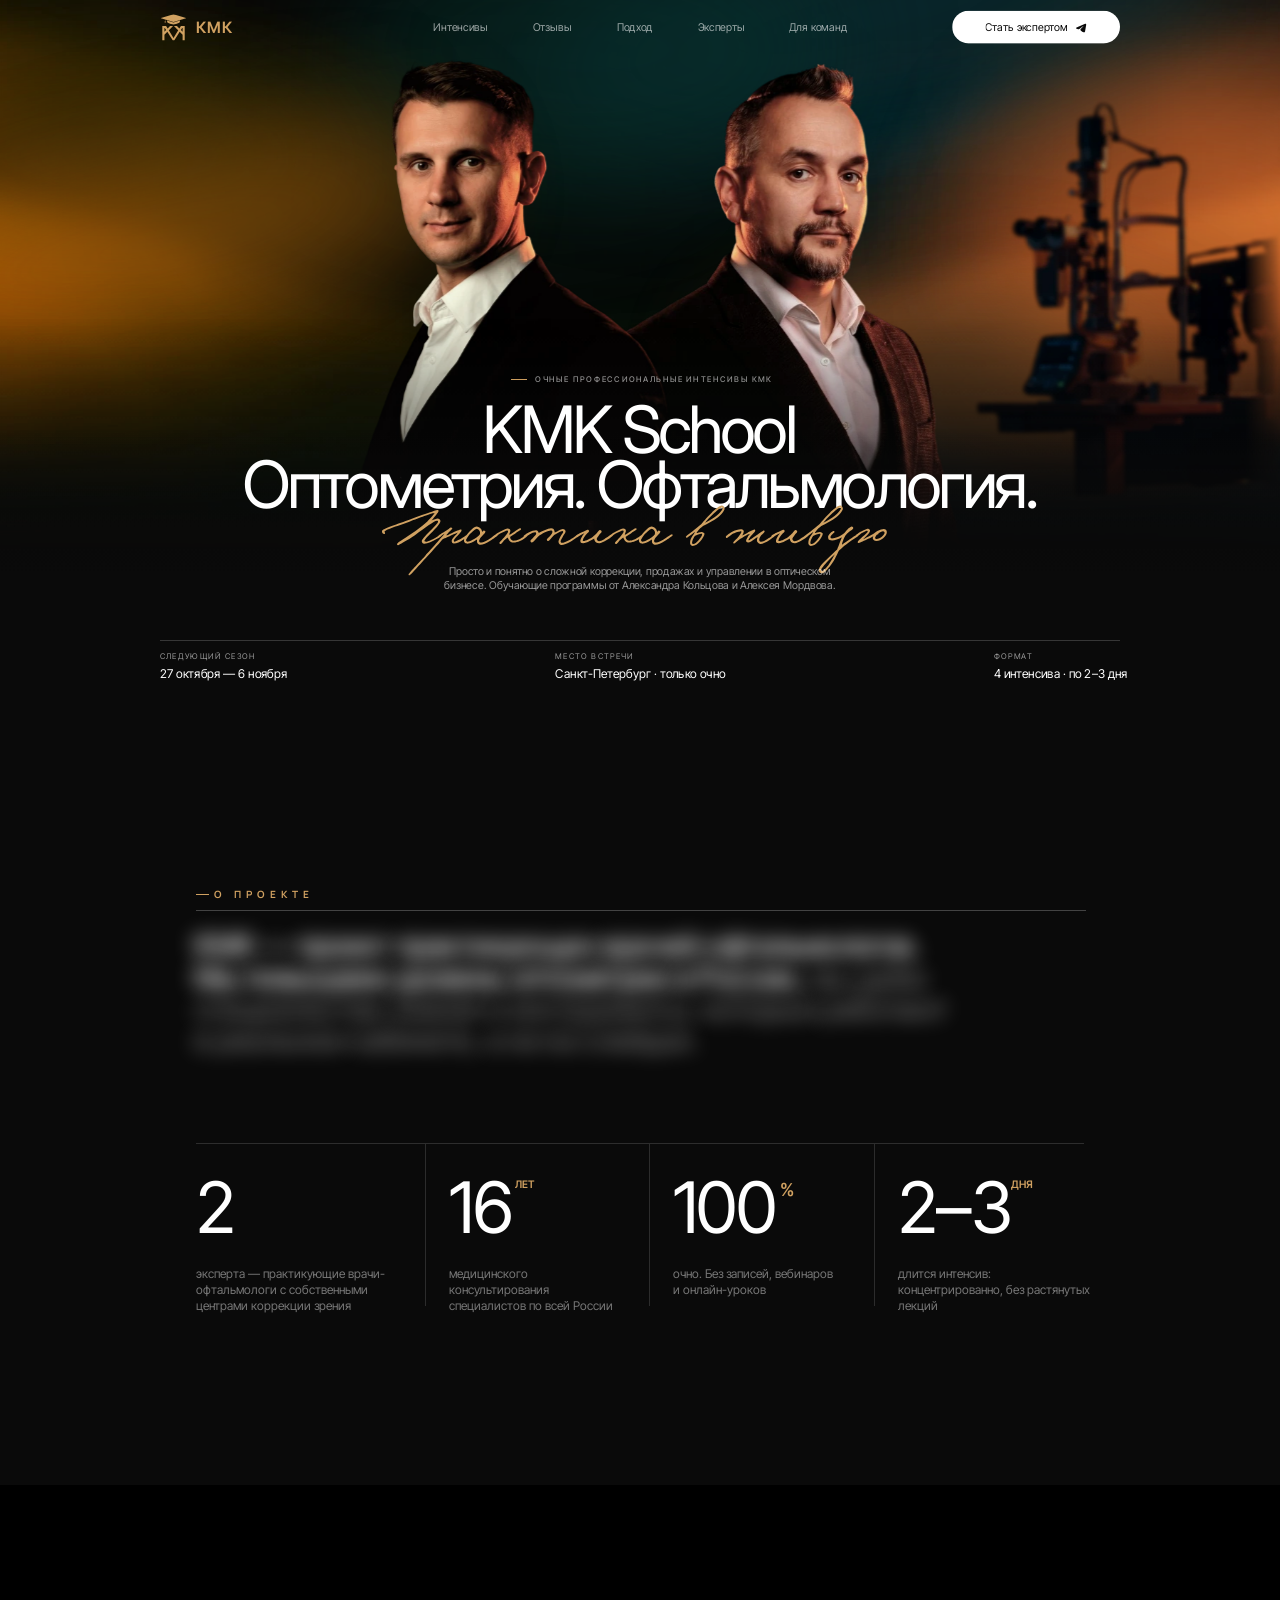
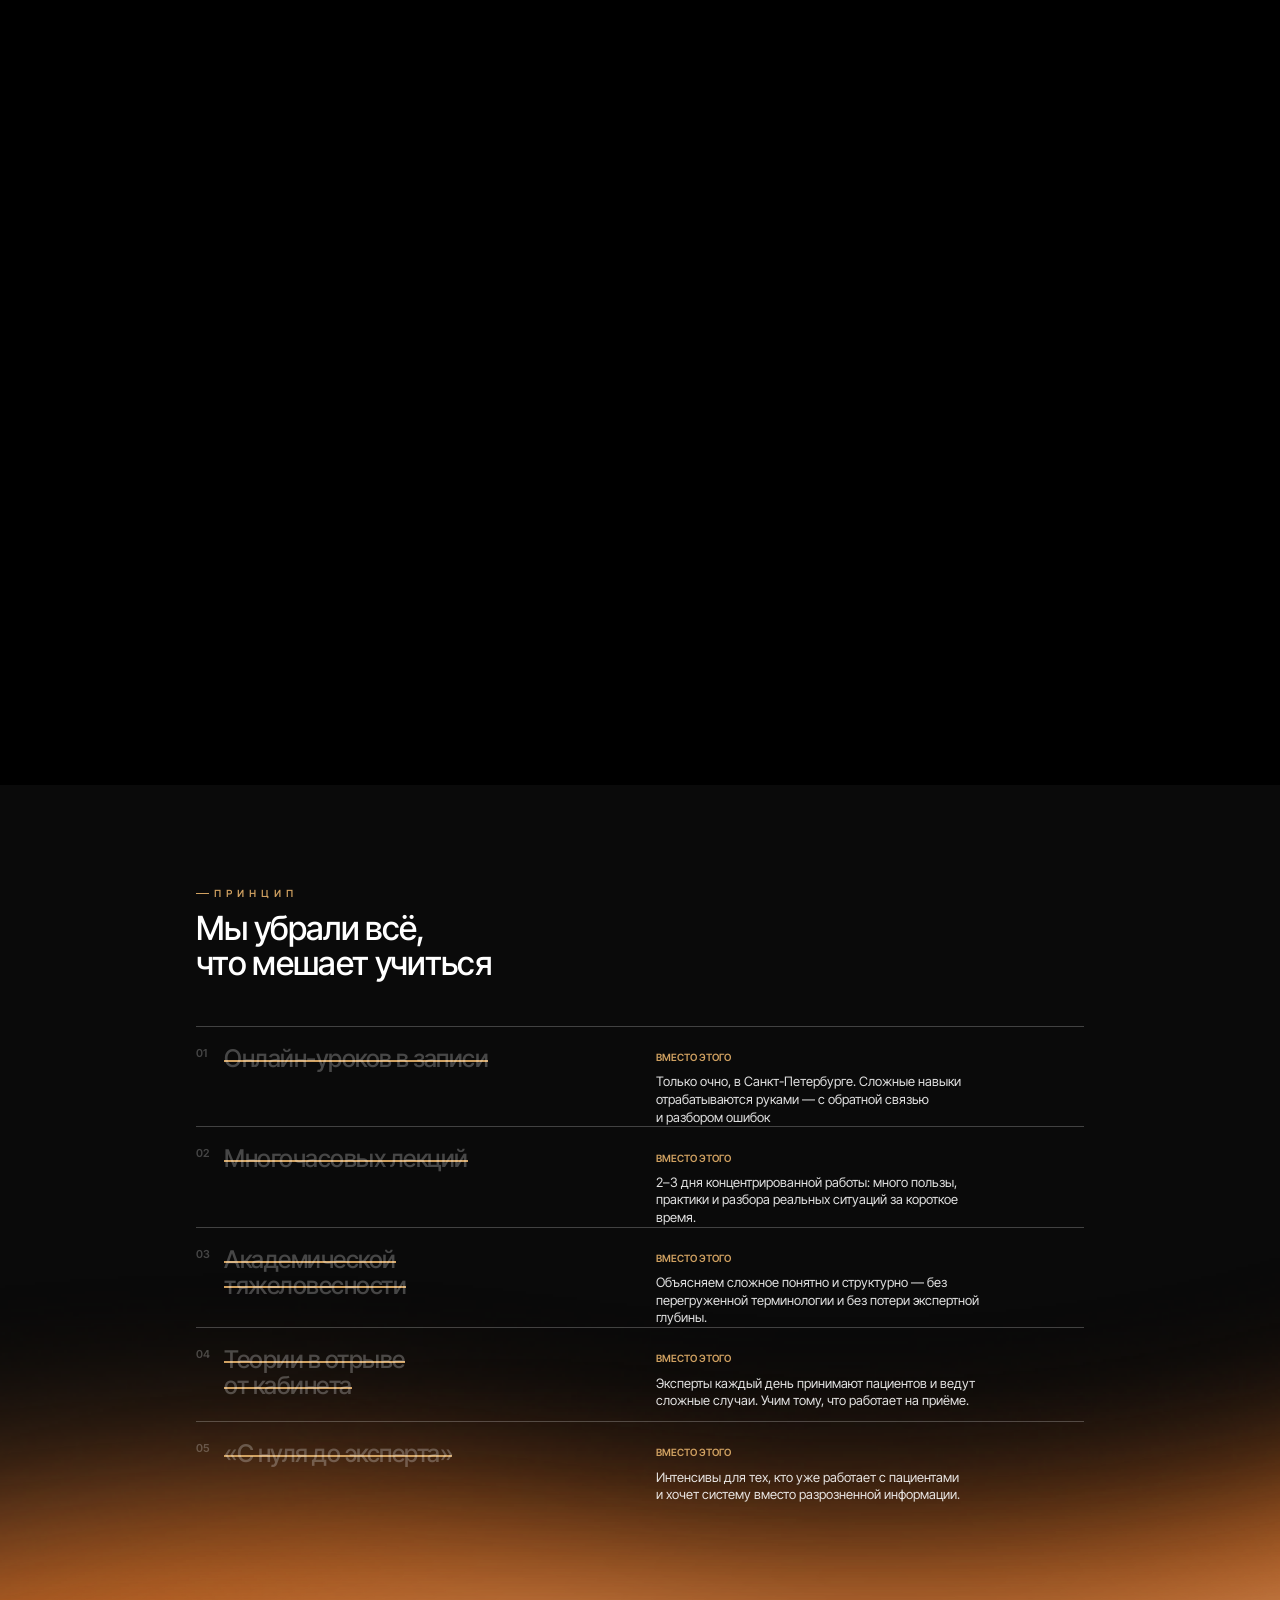
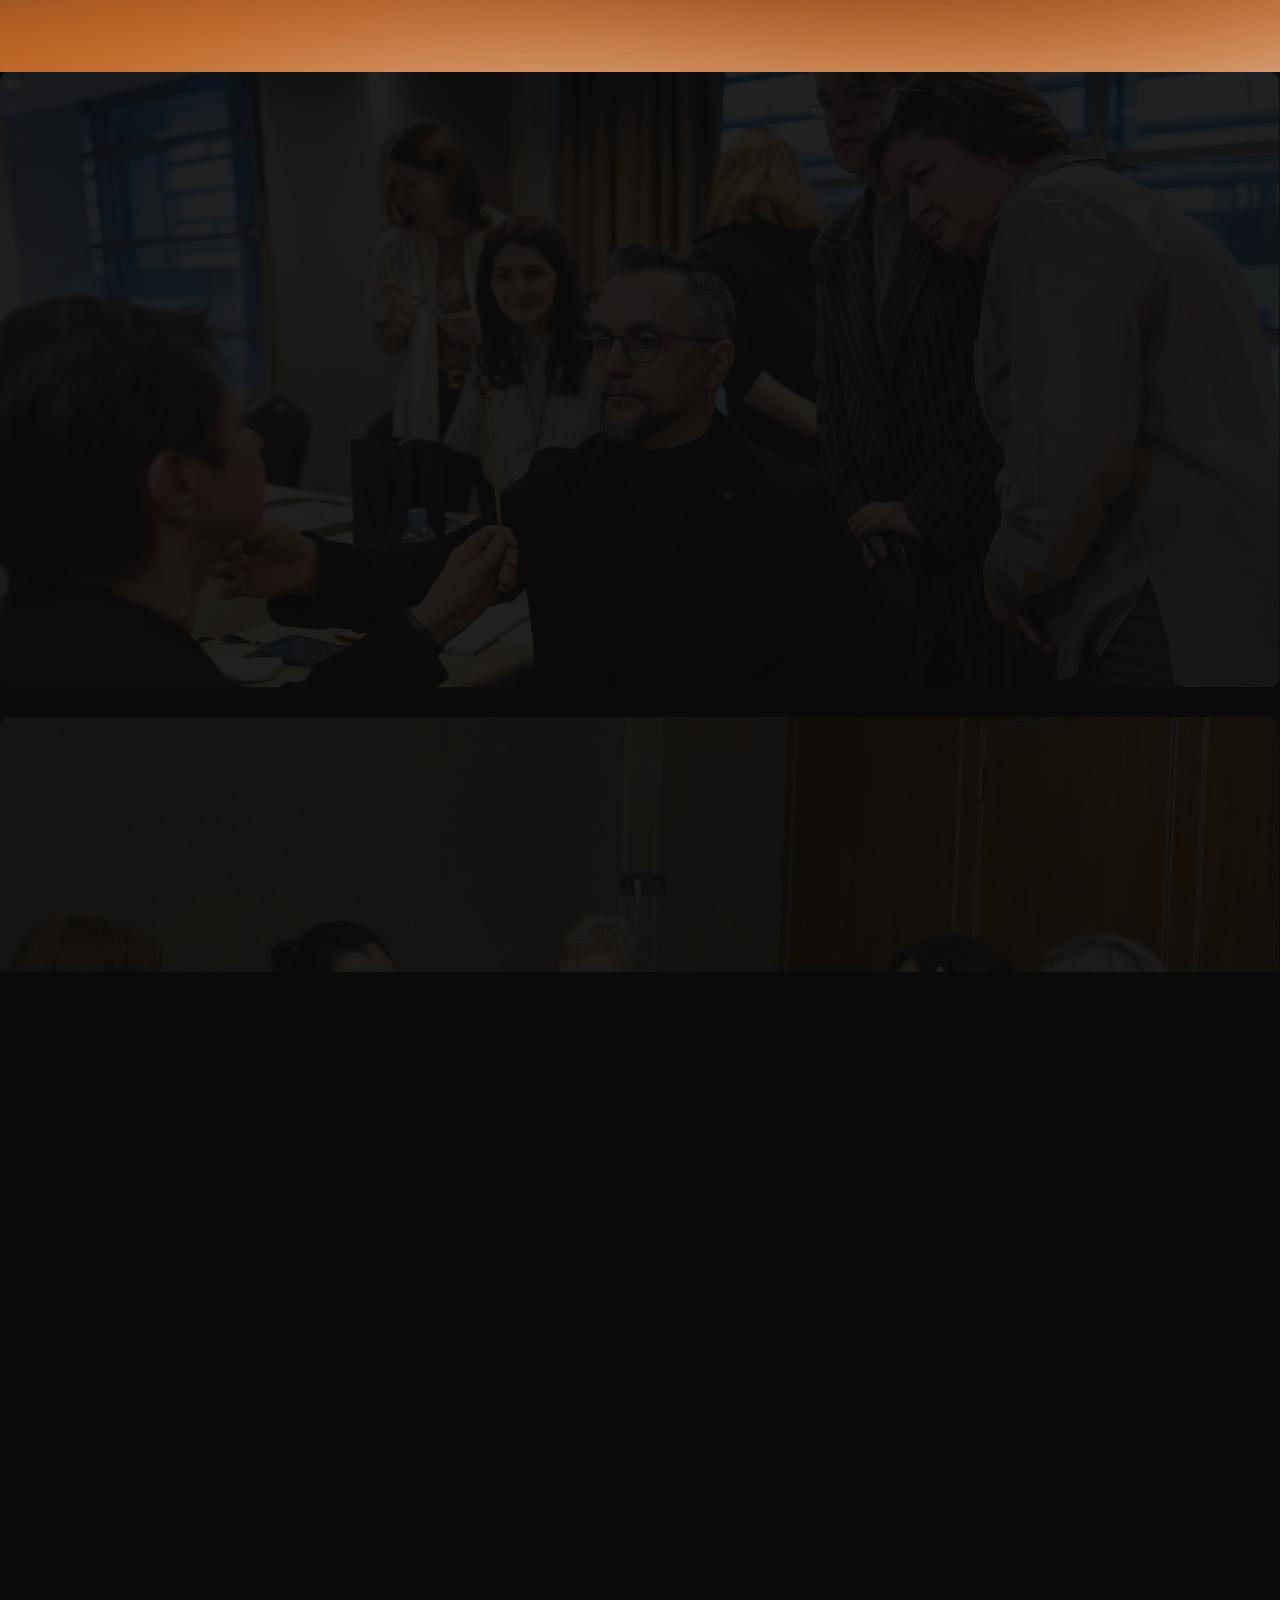
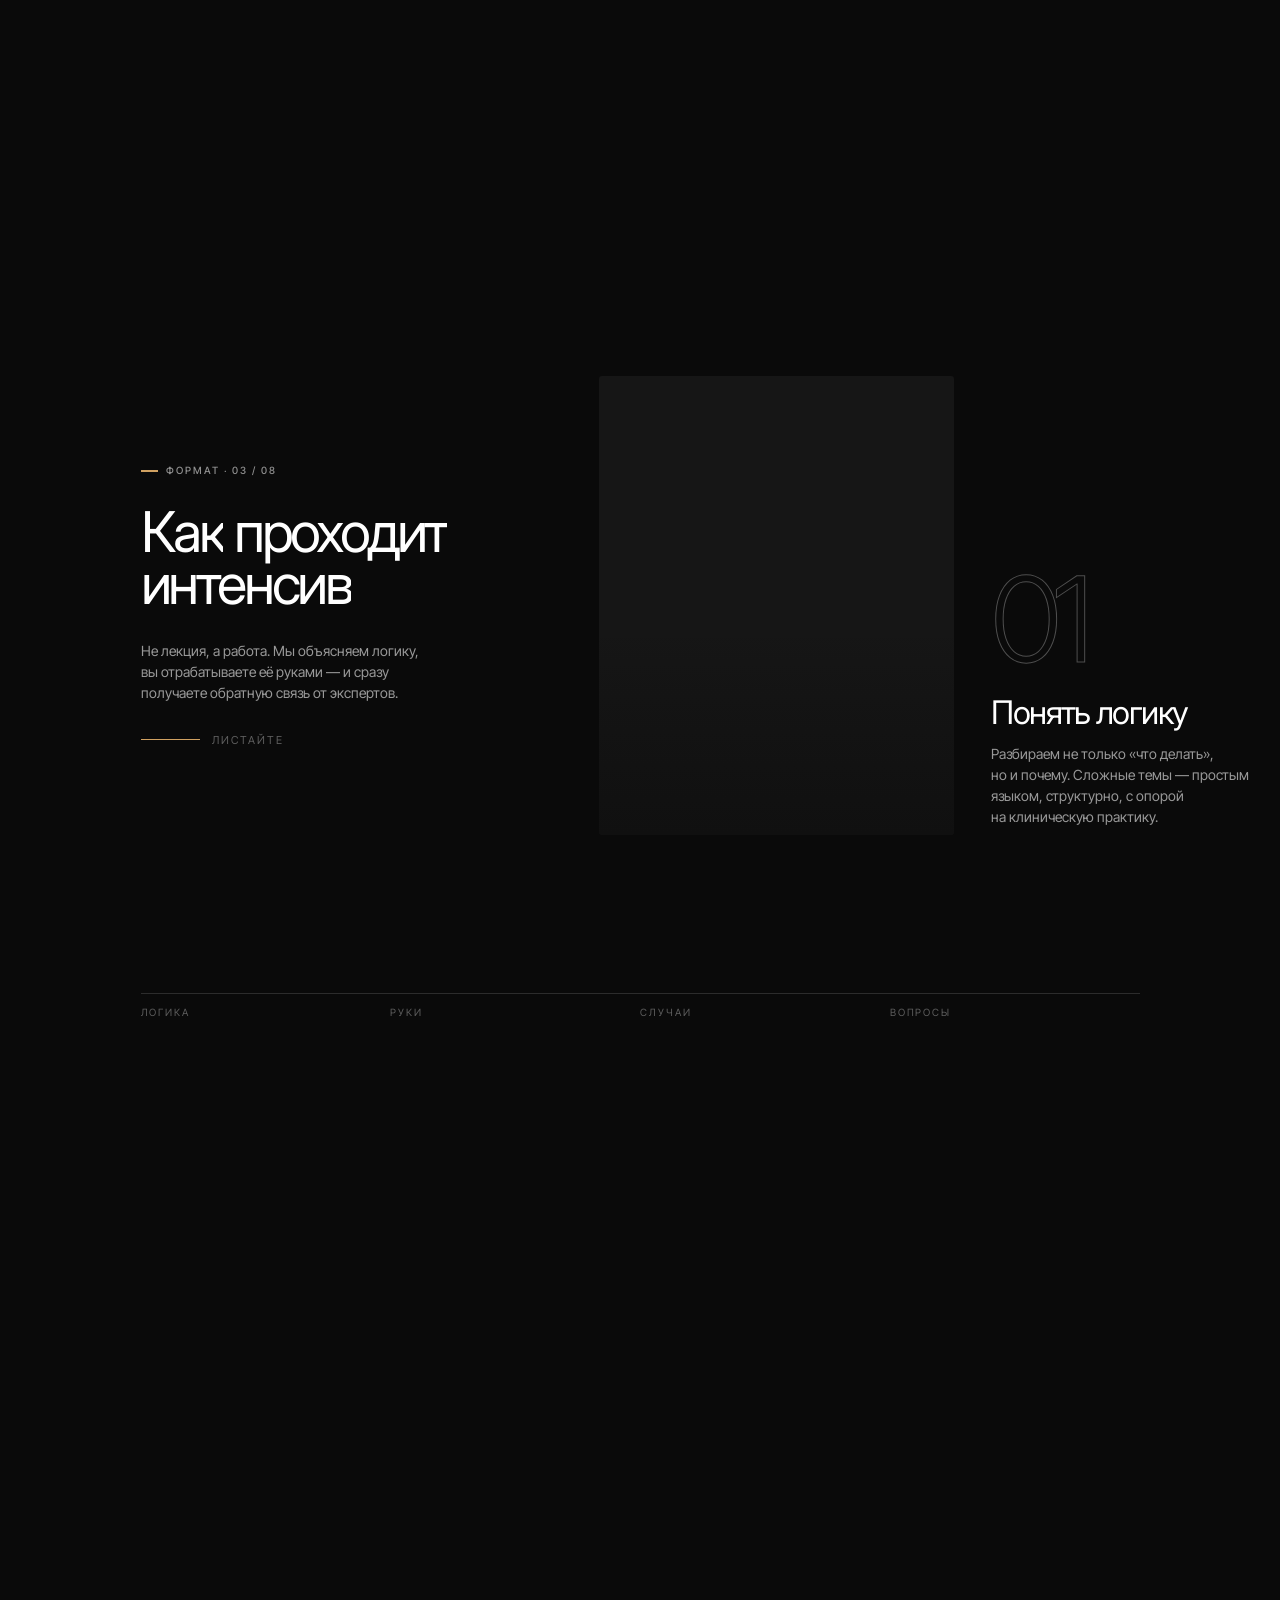
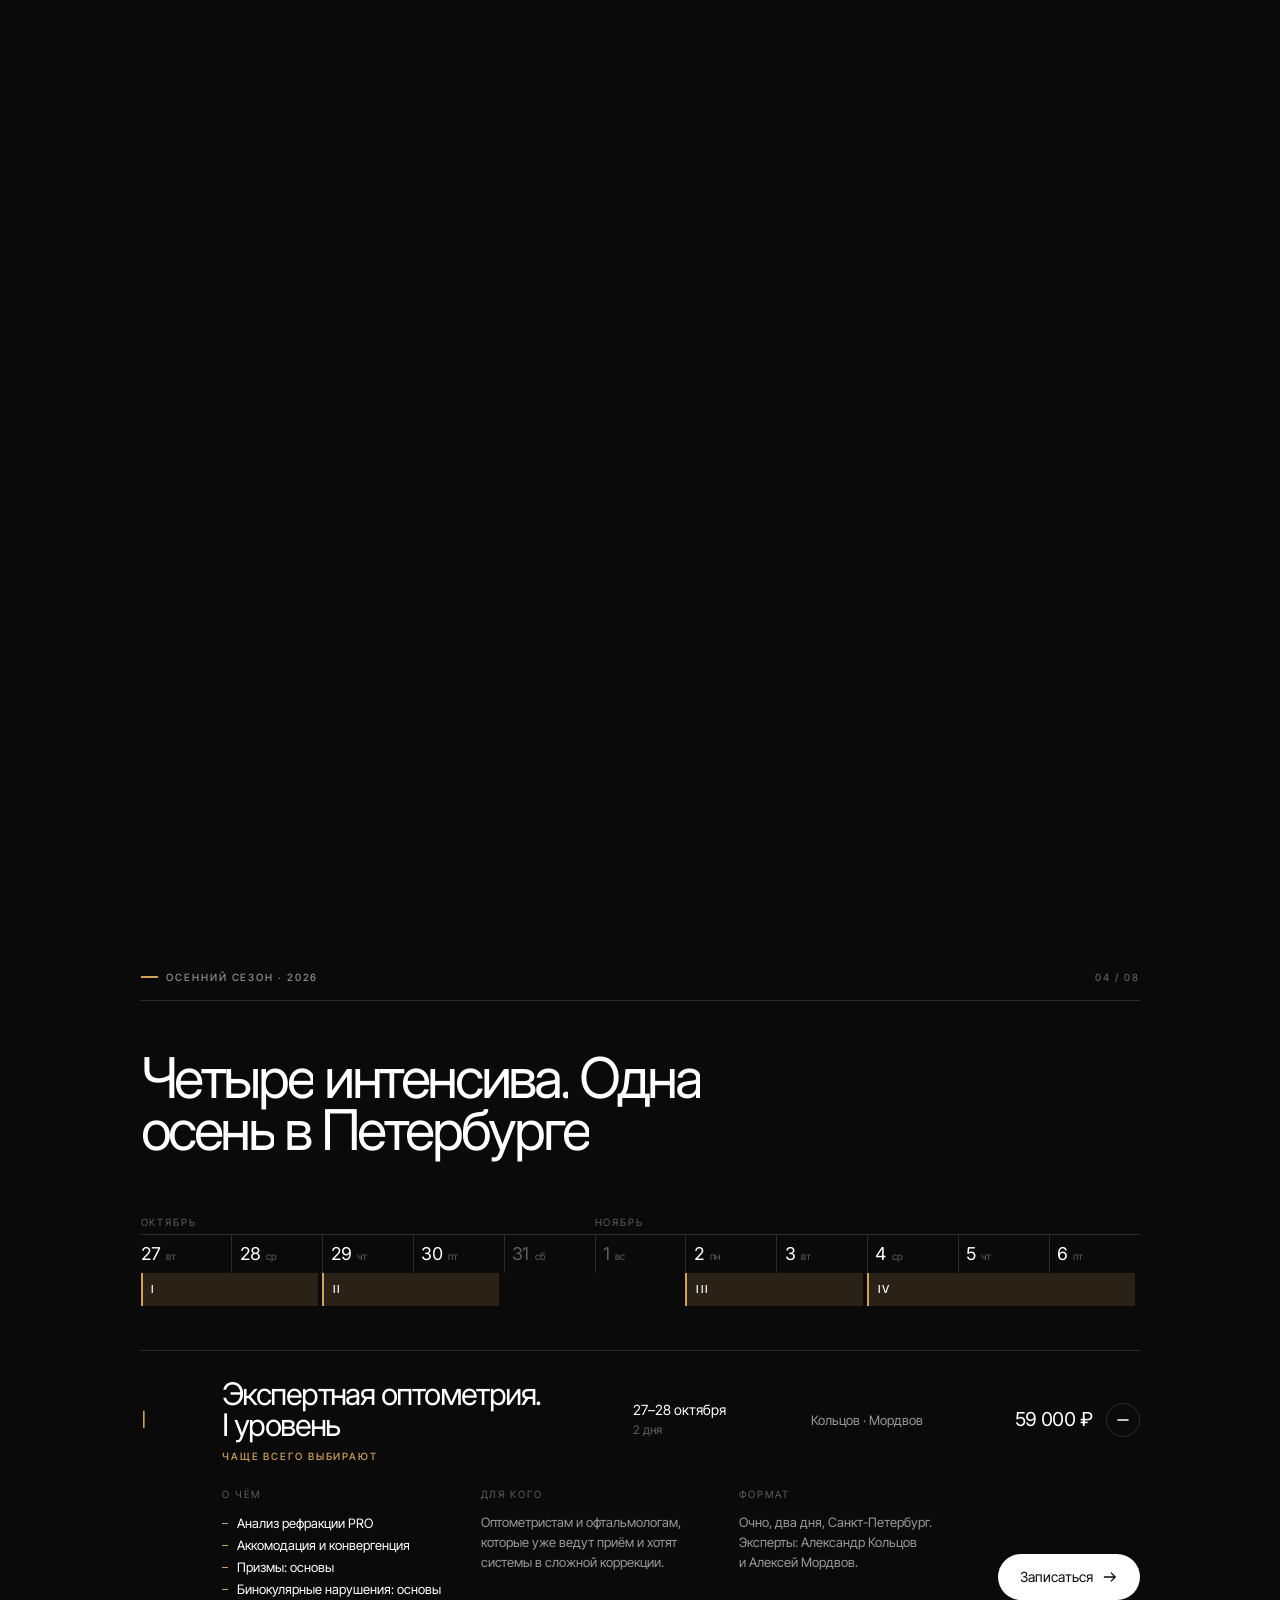
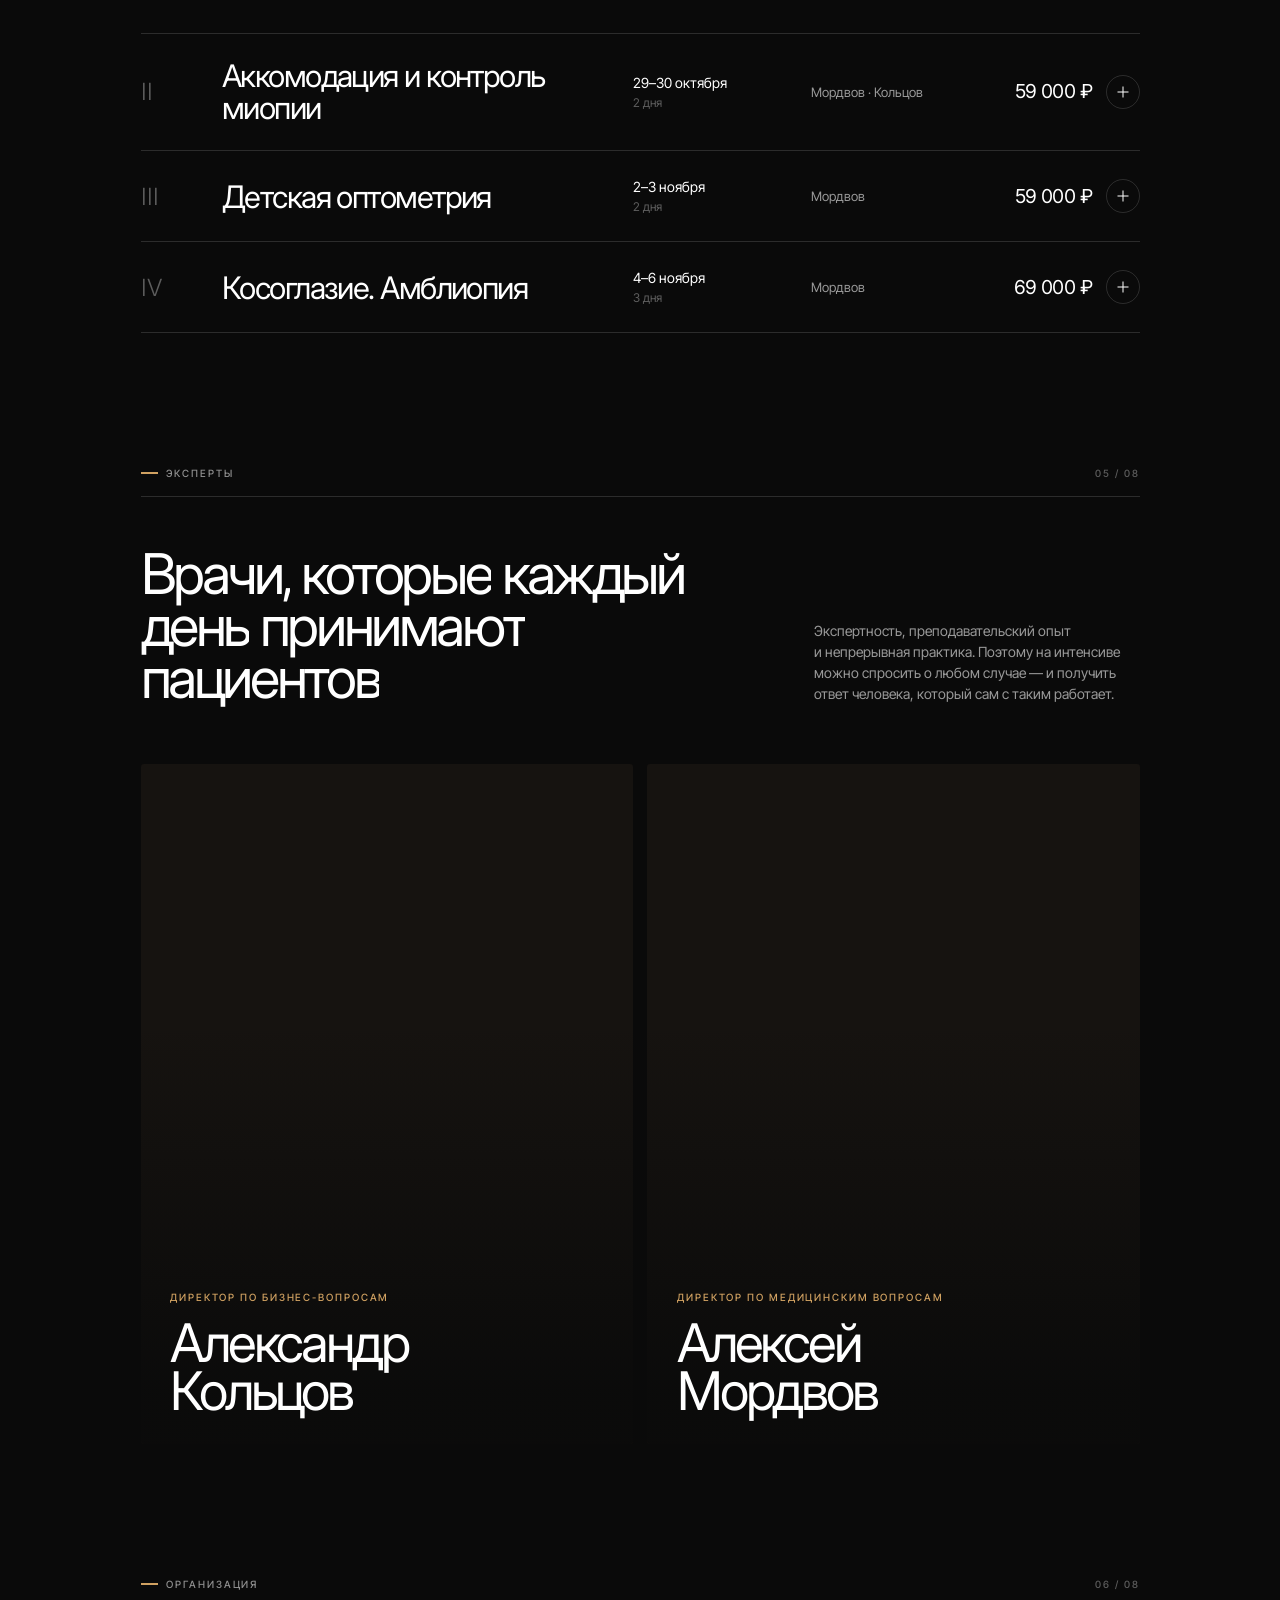
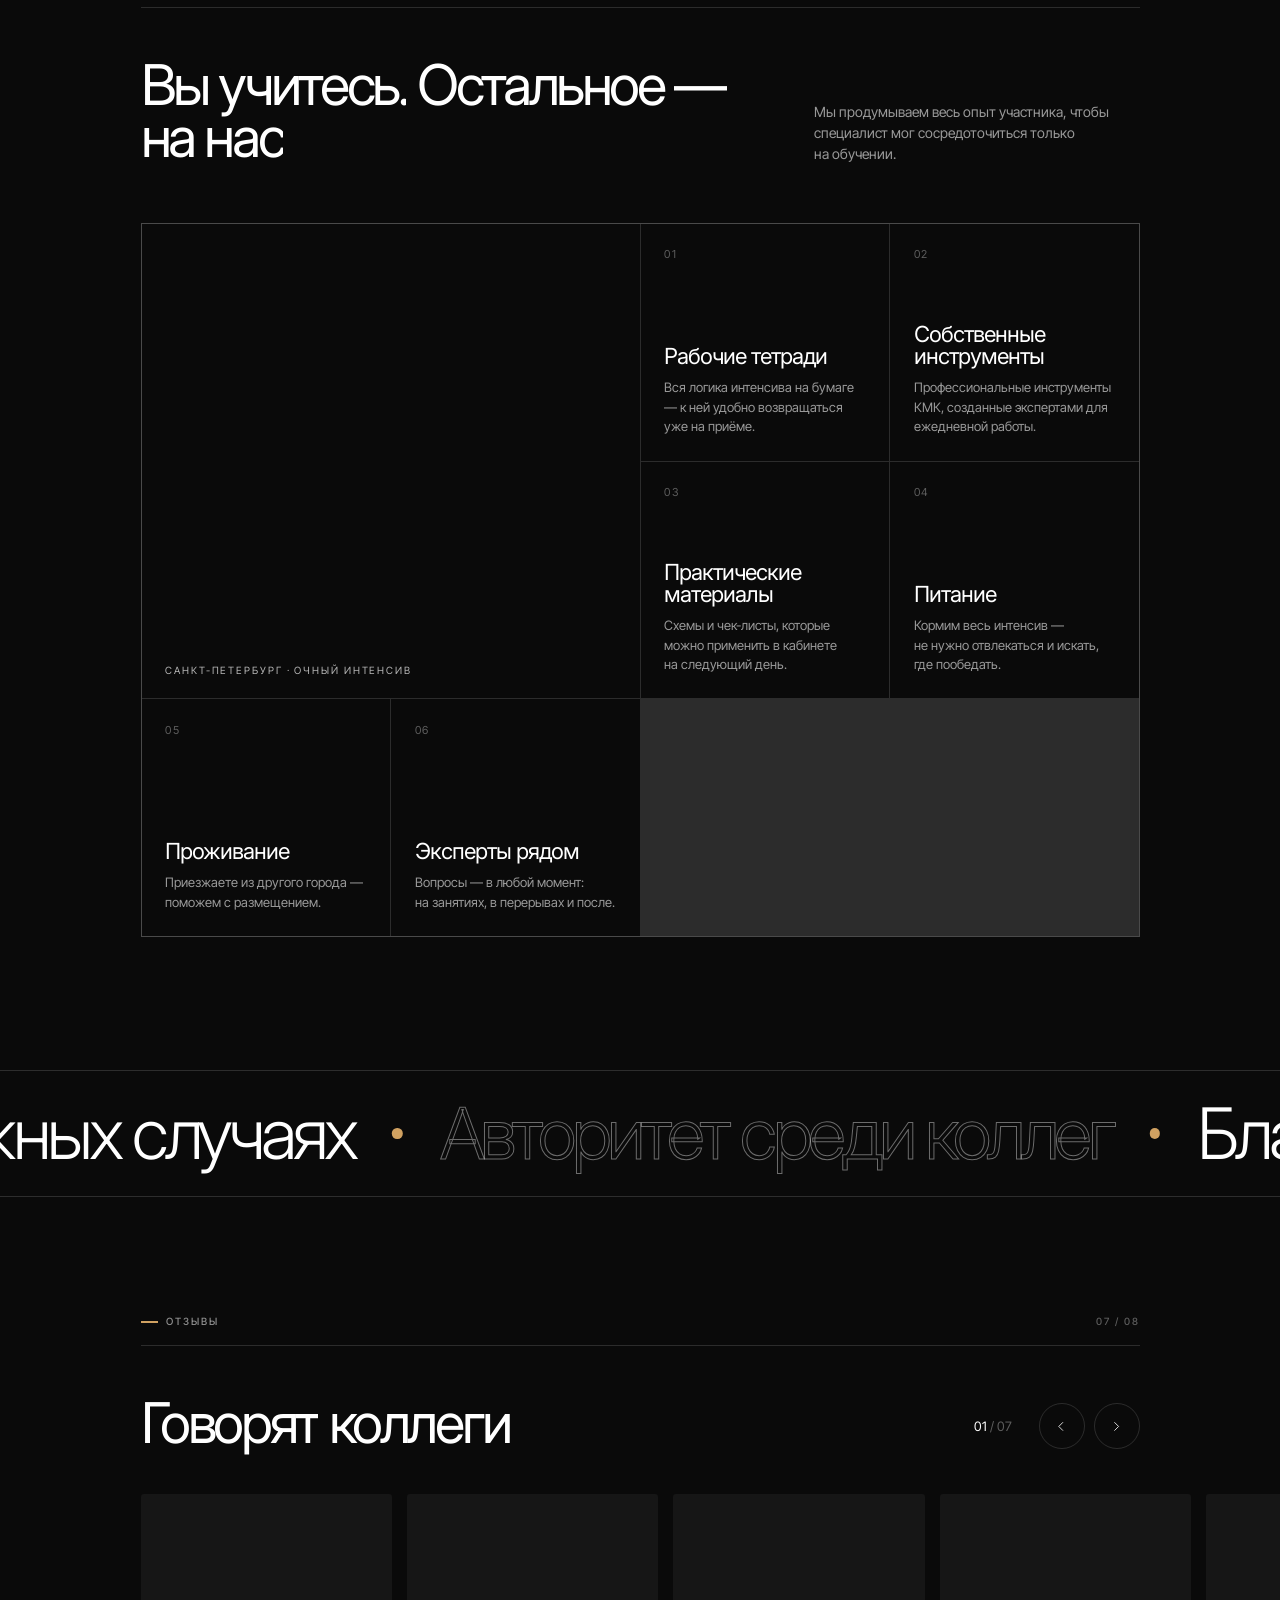
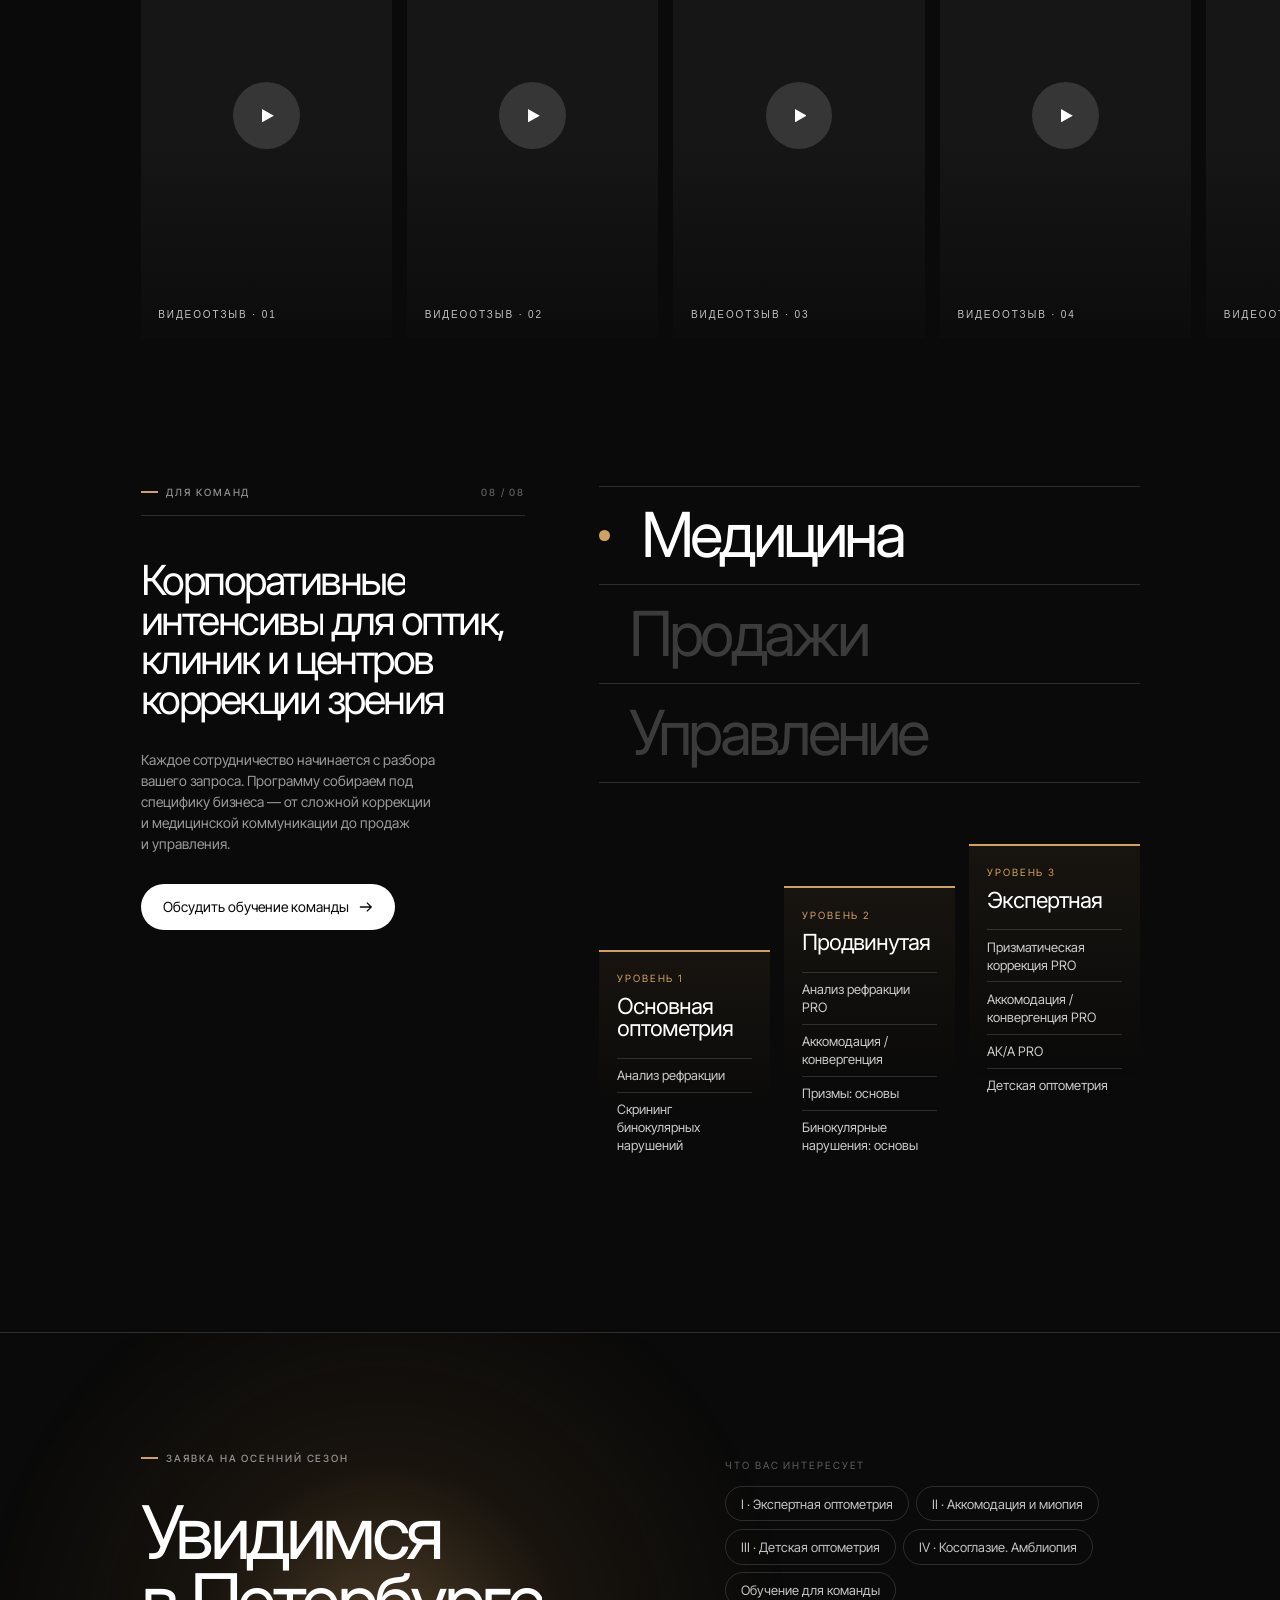
==== commit aa88a4a3: "Сетка фото уменьшается плавнее, пункты зачёркиваются по очереди - секция фото длиннее на экран (350v" ====
--- a/index.html
+++ b/index.html
@@ -17,7 +17,7 @@
 <link rel="preconnect" href="https://fonts.googleapis.com">
 <link rel="preconnect" href="https://fonts.gstatic.com" crossorigin>
 <link rel="stylesheet" href="https://fonts.googleapis.com/css2?family=Inter:wght@300;400&family=Inter+Tight:wght@400;500;600&family=Manrope:wght@700&family=Marck+Script&display=swap">
-<link rel="stylesheet" href="blocks.css?v=d9492c1e">
+<link rel="stylesheet" href="blocks.css?v=56ac047a">
 <style>
 /* ─────────── кадр «70», все координаты из Figma ─────────── */
 *,*::before,*::after{box-sizing:border-box}
@@ -872,6 +872,6 @@
 <script src="smooth-scroll.js?v=850f2b6e"></script>
 <script src="reel.js?v=8bee7bac"></script>
 <script src="ui.js?v=783d3760"></script>
-<script src="blocks.js?v=c624d473"></script>
+<script src="blocks.js?v=a6a272a6"></script>
 </body>
 </html>
--- a/blocks.css
+++ b/blocks.css
@@ -145,7 +145,7 @@
    ширину» до финальной), сдвиг --y и затемнение --dim. Именно ширину, а не transform: scale — при
    масштабировании браузер растягивает однажды отрисованный слой и фото рассыпается на пиксели,
    а так каждый кадр берёт снимок из исходника в нужном размере */
-.life{position:relative;height:250vh;background:var(--bg)}
+.life{position:relative;height:350vh;background:var(--bg)}
 .lf-stage{position:sticky;top:0;height:100vh;overflow:hidden}
 .lf-grid{position:absolute;left:50%;top:50%;width:var(--W,100vw);aspect-ratio:1800/866;
   translate:-50% calc(-50% + var(--y,0px))}
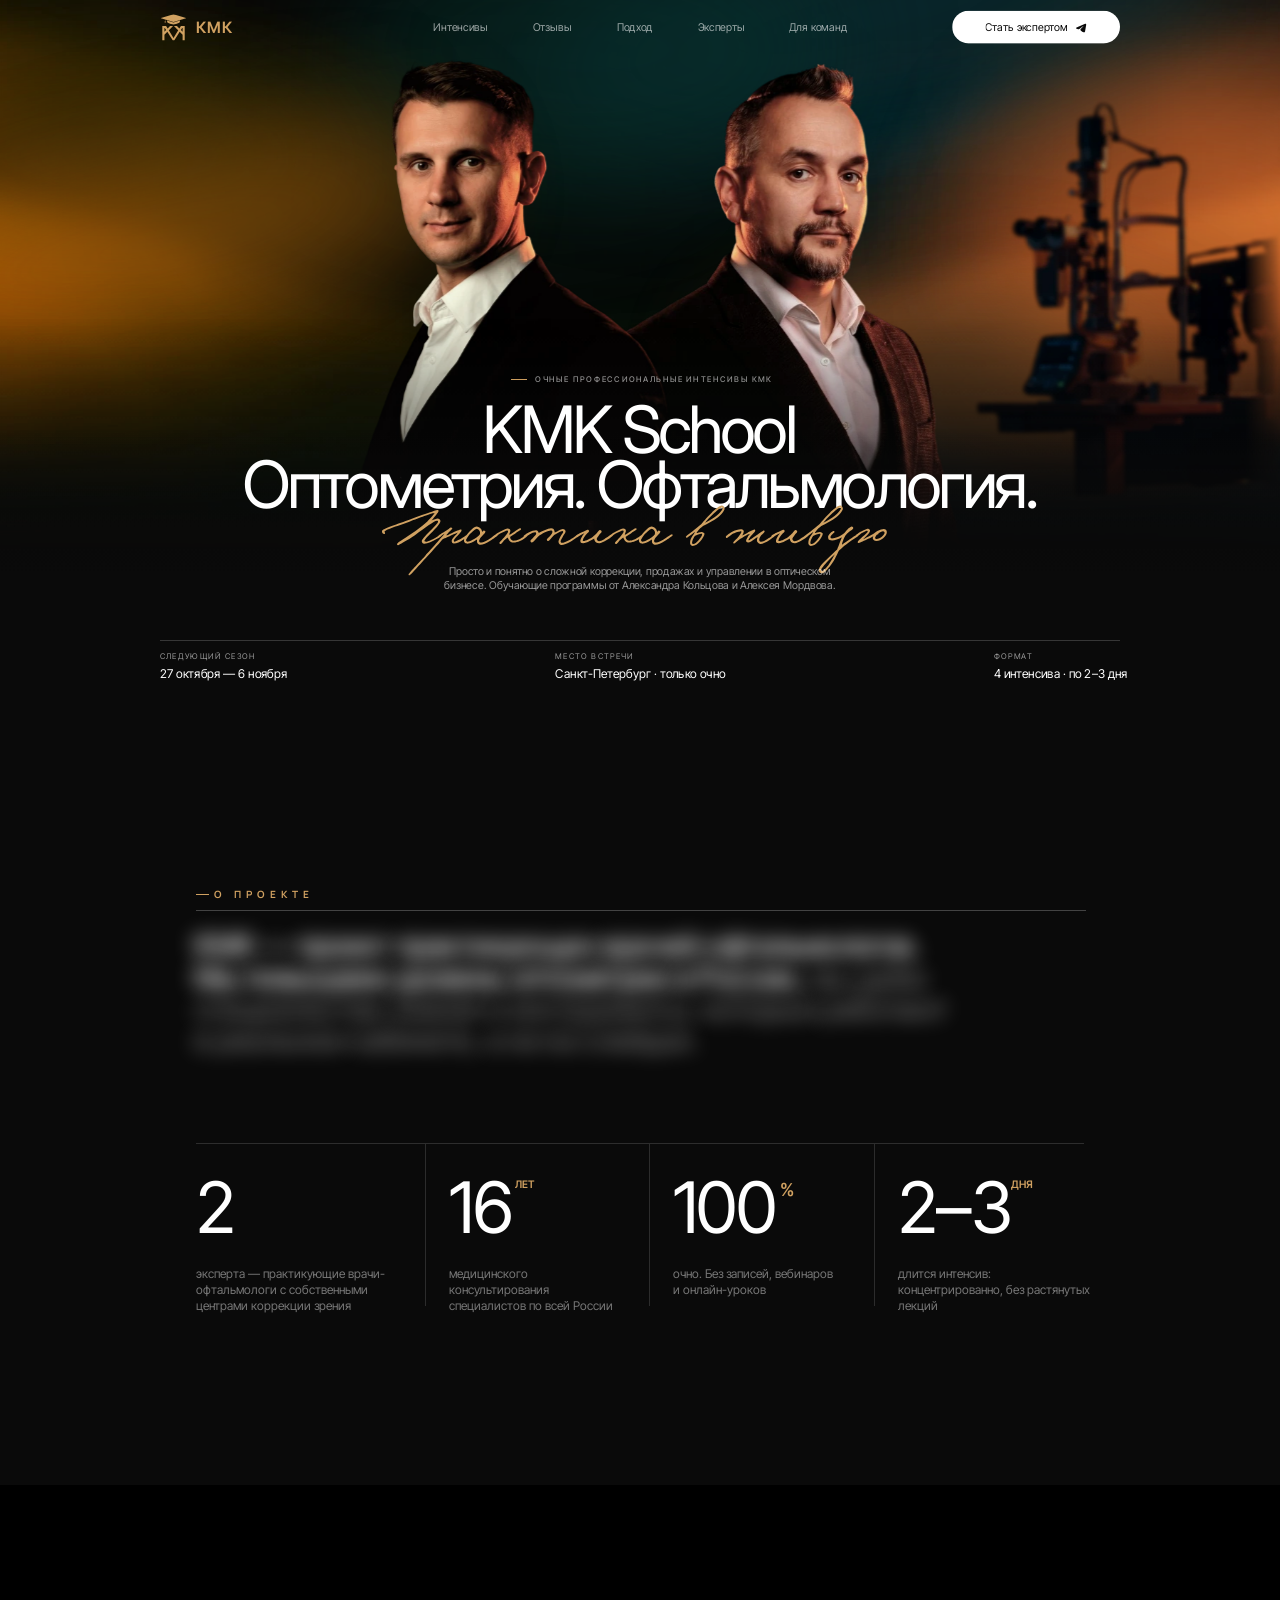
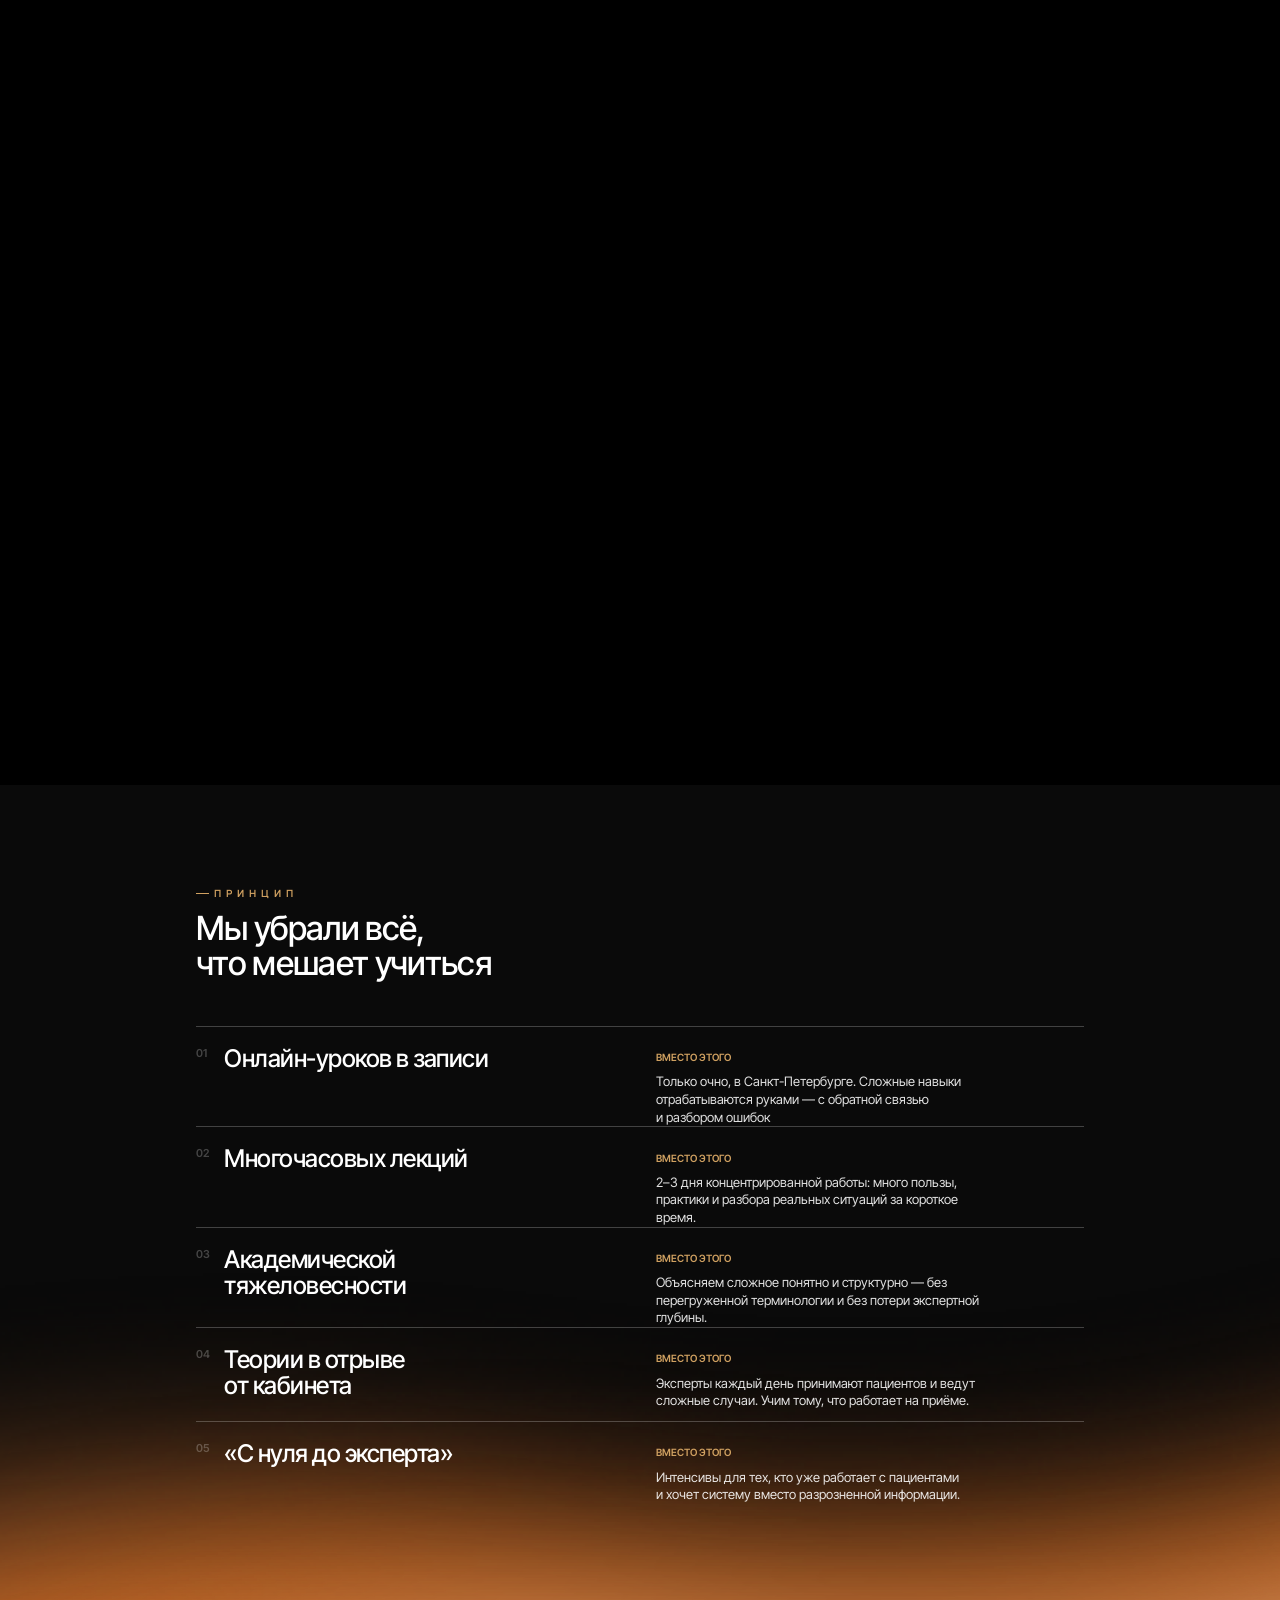
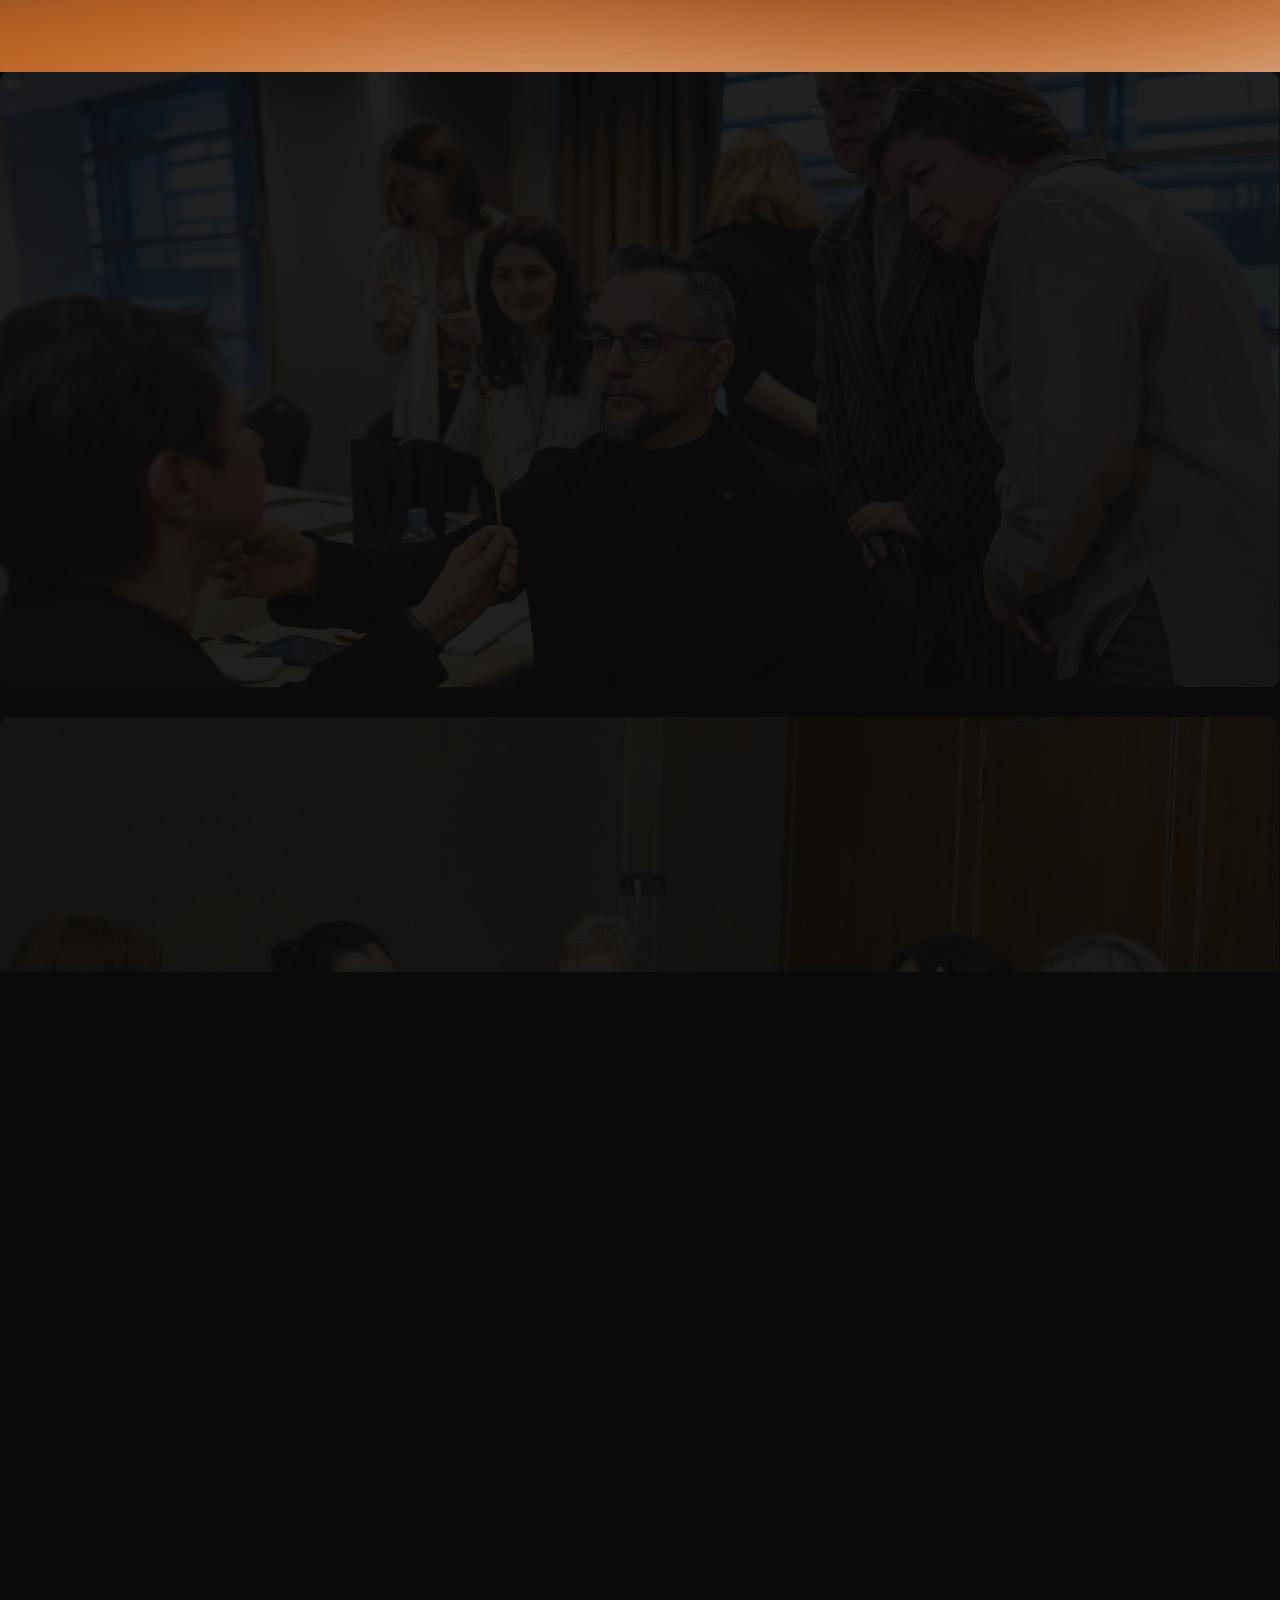
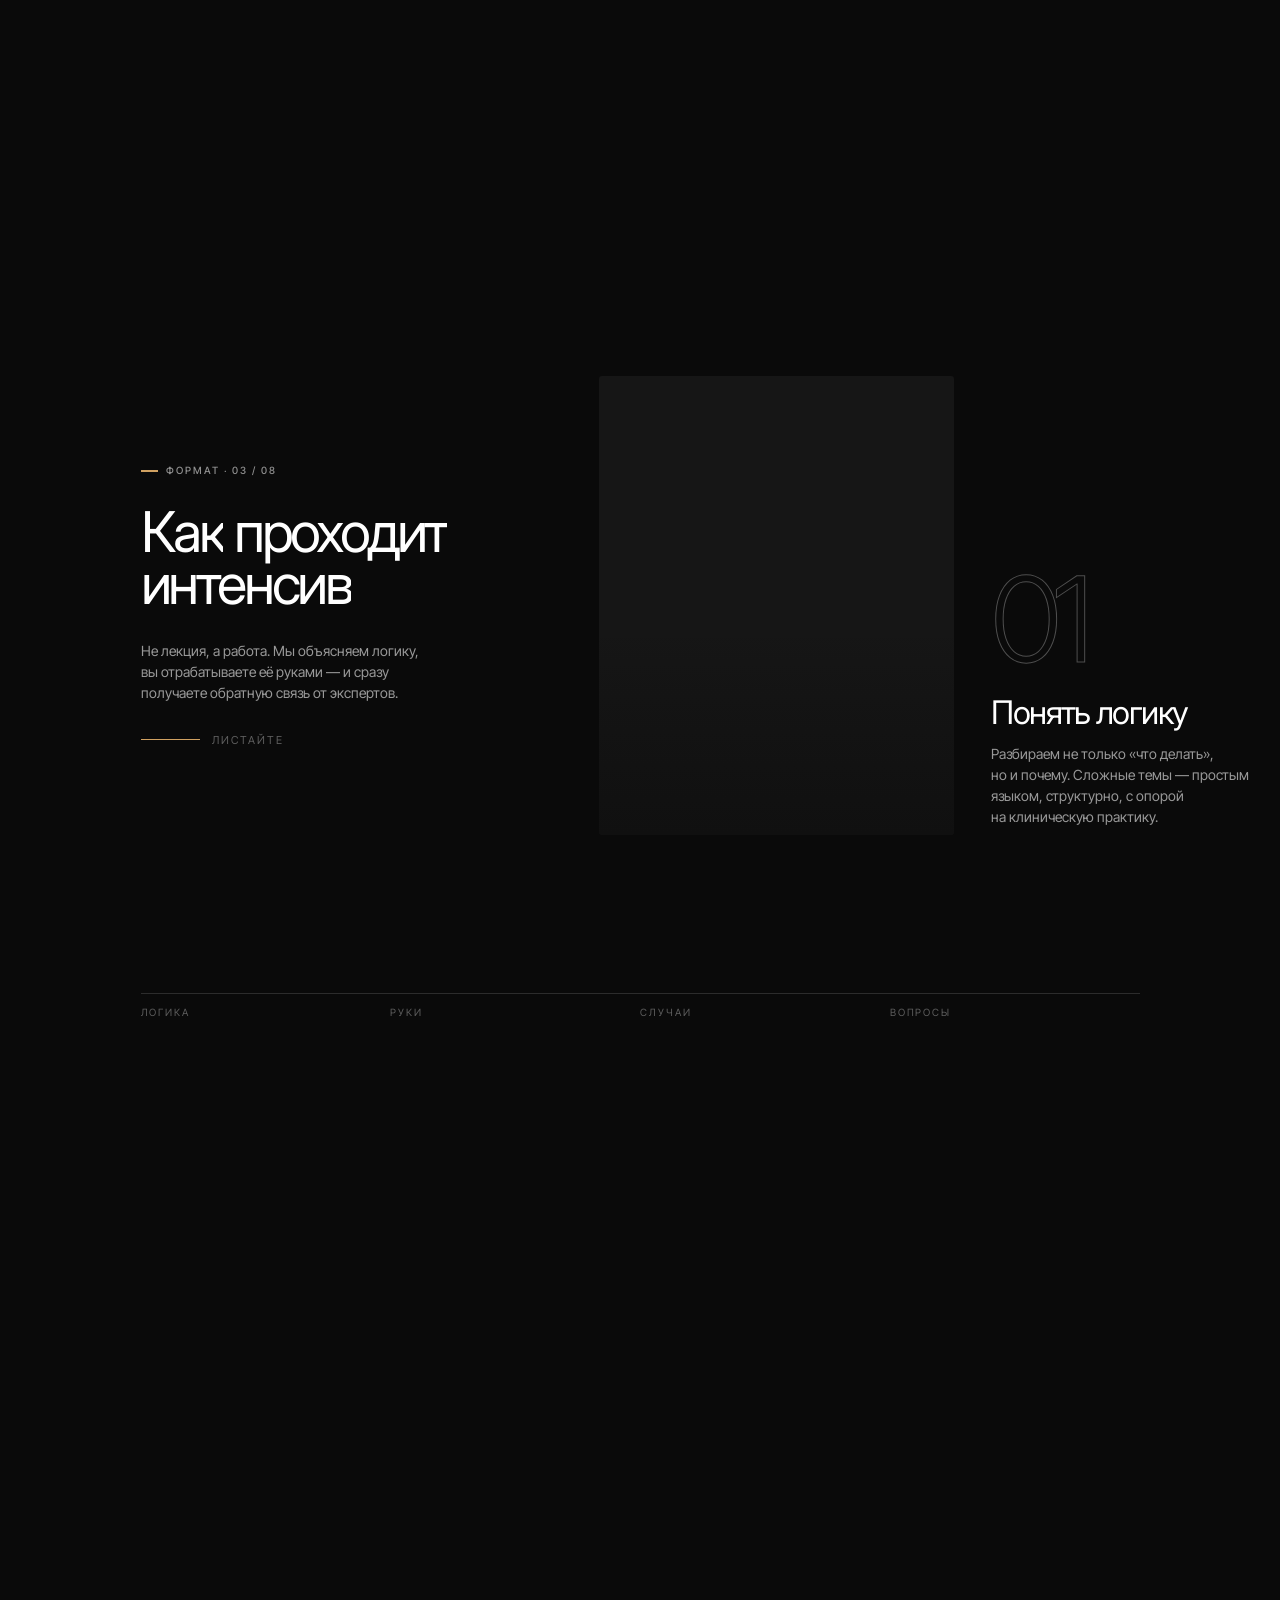
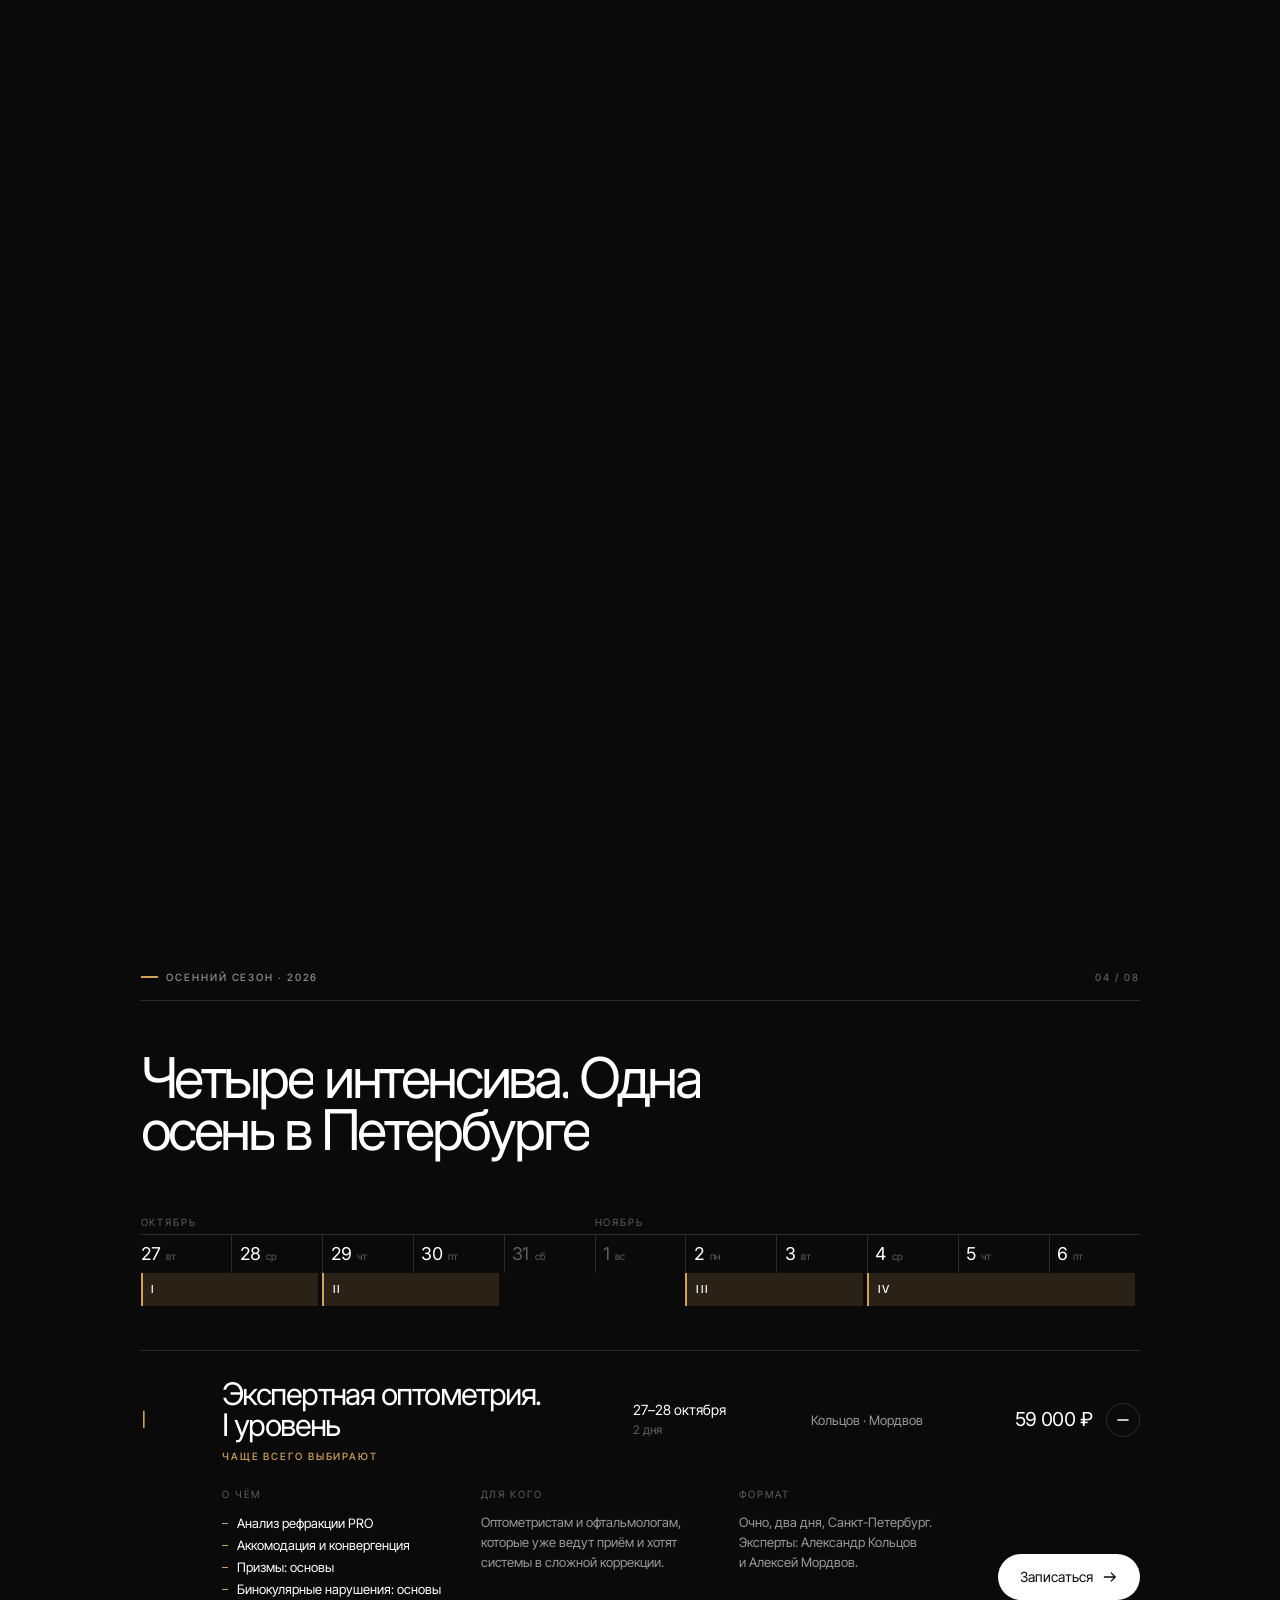
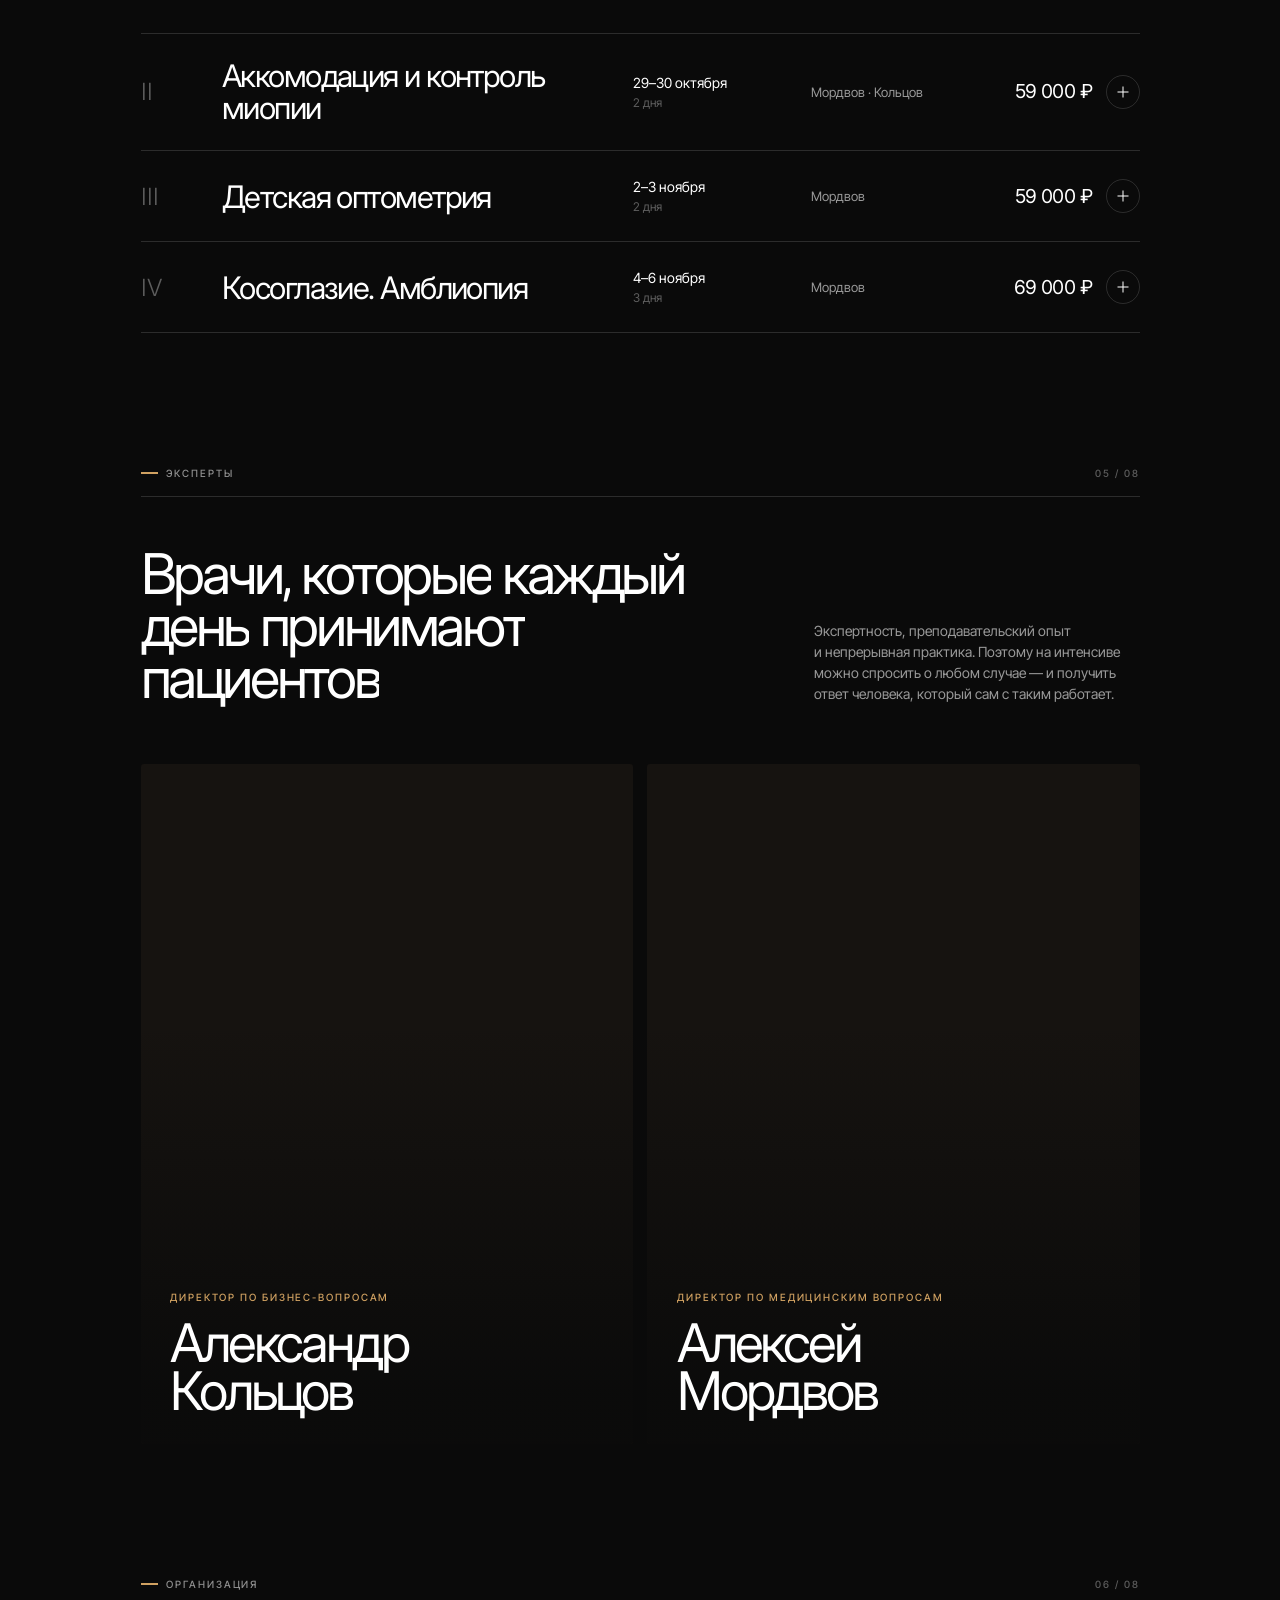
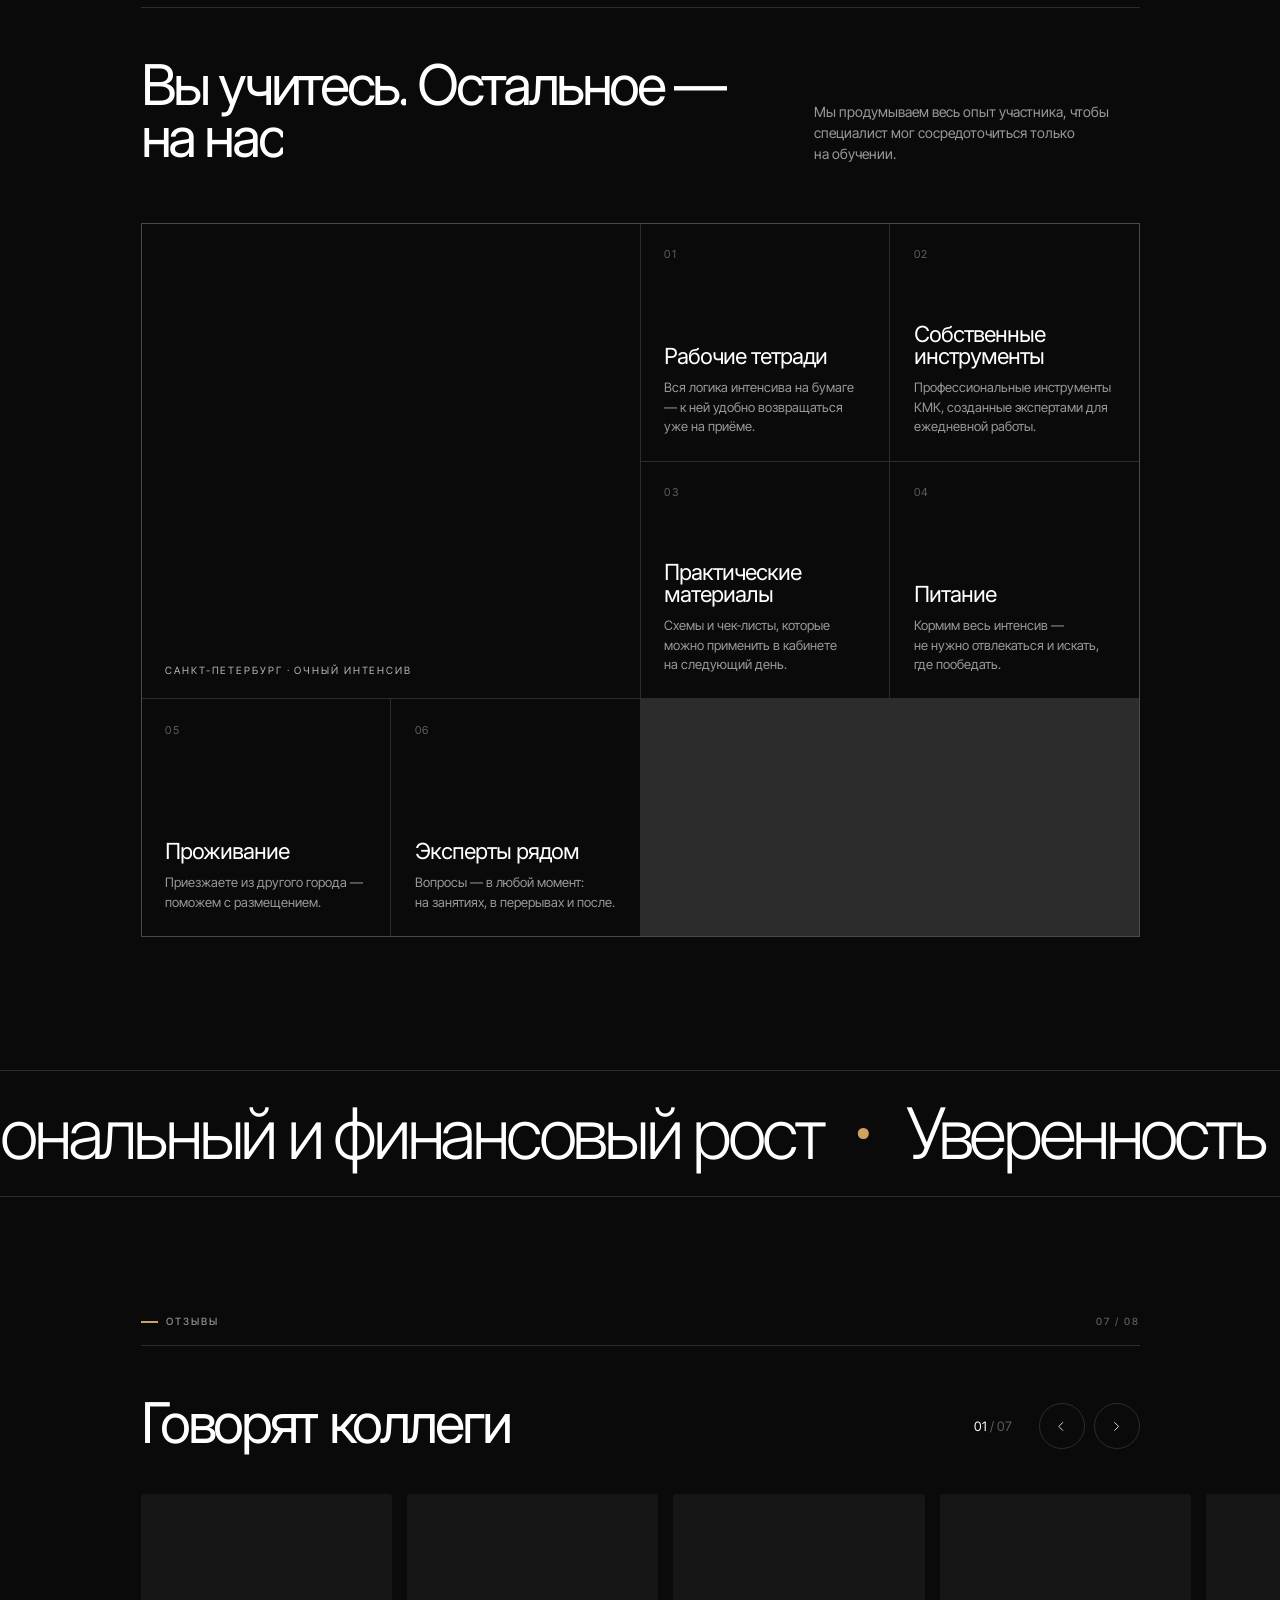
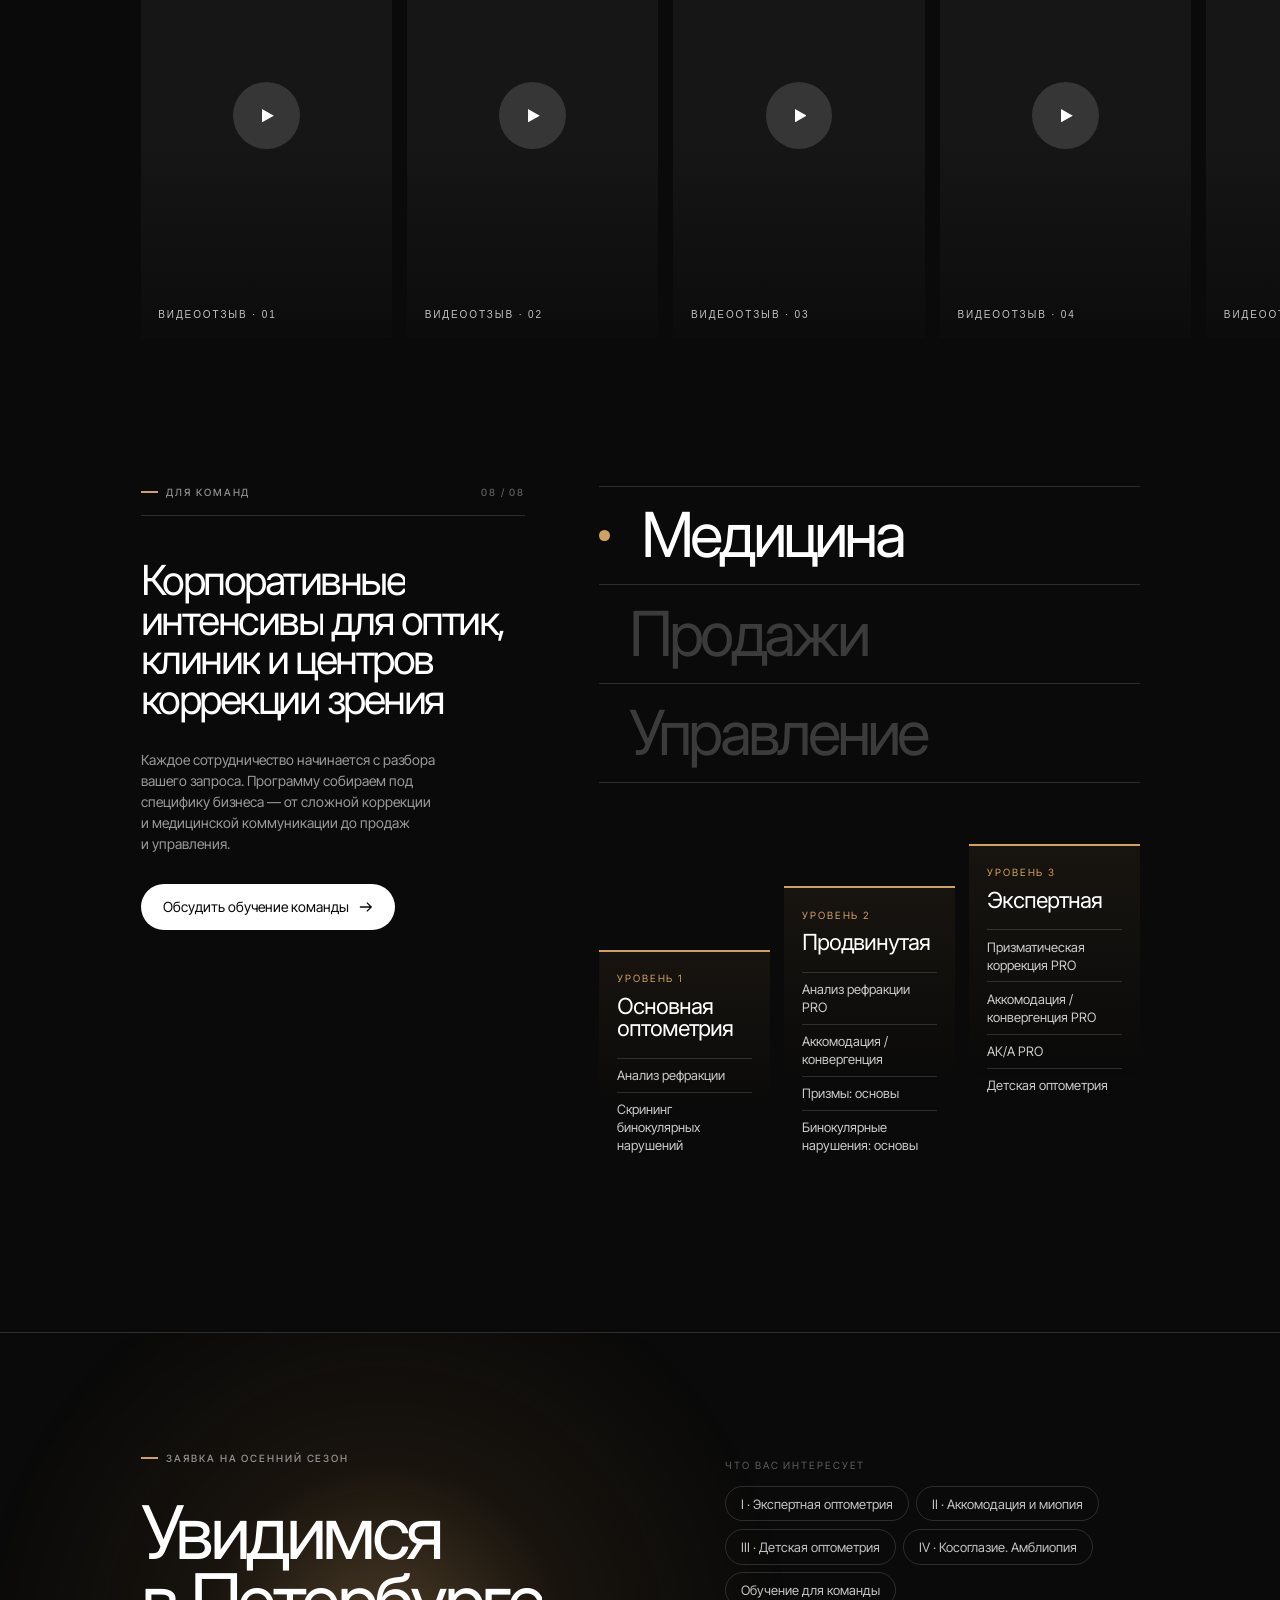
==== commit bfa98b82: "Зачёркивания «Мы убрали всё…» идут прямо за прокруткой Зачёркивания запаздывали: очередь 450 мс межд" ====
--- a/index.html
+++ b/index.html
@@ -17,7 +17,7 @@
 <link rel="preconnect" href="https://fonts.googleapis.com">
 <link rel="preconnect" href="https://fonts.gstatic.com" crossorigin>
 <link rel="stylesheet" href="https://fonts.googleapis.com/css2?family=Inter:wght@300;400&family=Inter+Tight:wght@400;500;600&family=Manrope:wght@700&family=Marck+Script&display=swap">
-<link rel="stylesheet" href="blocks.css?v=56ac047a">
+<link rel="stylesheet" href="blocks.css?v=b359321c">
 <style>
 /* ─────────── кадр «70», все координаты из Figma ─────────── */
 *,*::before,*::after{box-sizing:border-box}
@@ -872,6 +872,6 @@
 <script src="smooth-scroll.js?v=850f2b6e"></script>
 <script src="reel.js?v=8bee7bac"></script>
 <script src="ui.js?v=783d3760"></script>
-<script src="blocks.js?v=a6a272a6"></script>
+<script src="blocks.js?v=c7ad2930"></script>
 </body>
 </html>
--- a/blocks.css
+++ b/blocks.css
@@ -96,19 +96,17 @@
   min-height:12.7rem;padding-top:2.6rem;border-top:1px solid rgba(255,255,255,.23)}
 .st-n{font:600 max(11px,1.3rem)/1.35 "Inter Tight",sans-serif;color:rgba(255,255,255,.24)}
 .st-no{justify-self:start;max-width:37.1rem;margin:0;font:500 3.3rem/1.06 "Inter Tight",sans-serif;
-  letter-spacing:-.066rem;color:#fff;transition:color 1s ease .5s}
-/* зачёркивание — линия 2 px акцентом на 60 % строки, рисуется слева направо по каждой строке */
-.st-no span{background:linear-gradient(var(--acc),var(--acc)) 0 60%/0% max(2px,.2rem) no-repeat;
-  -webkit-box-decoration-break:clone;box-decoration-break:clone;
-  transition:background-size 1.1s var(--ease) .15s}
-.st-yes{max-width:45.7rem;margin:0;padding-top:.7rem;font:400 max(13px,1.5rem)/1.35 "Inter Tight",sans-serif;
-  color:rgba(255,255,255,.87);opacity:0;transform:translateX(3rem);
-  transition:opacity .9s ease .75s,transform 1.1s var(--out) .75s}
+  letter-spacing:-.066rem;color:rgba(255,255,255,calc(1 - var(--p,0) * .75))}
+/* зачёркивание — линия 2 px акцентом на 60 % строки; длина = прогресс прокрутки строки --p (blocks.js),
+   тянется слева направо по каждой строке пункта; пункт уходит в тень вместе с ней */
+.st-no span{background:linear-gradient(var(--acc),var(--acc)) 0 60%/calc(var(--p,0) * 100%) max(2px,.2rem) no-repeat;
+  -webkit-box-decoration-break:clone;box-decoration-break:clone}
+/* описание проявляется во второй половине отрезка и чуть подъезжает слева */
+.st-yes{--q:clamp(0,(var(--p,0) - .35) / .65,1);
+  max-width:45.7rem;margin:0;padding-top:.7rem;font:400 max(13px,1.5rem)/1.35 "Inter Tight",sans-serif;
+  color:rgba(255,255,255,.87);opacity:var(--q);transform:translateX(calc((1 - var(--q)) * 3rem))}
 .st-yes small{display:block;margin-bottom:1.2rem;font:600 max(10px,1.2rem)/1.35 "Inter Tight",sans-serif;
   text-transform:uppercase;color:var(--acc)}
-.st-row.is-in .st-no{color:rgba(255,255,255,.25)}
-.st-row.is-in .st-no span{background-size:100% max(2px,.2rem)}
-.st-row.is-in .st-yes{opacity:1;transform:none}
 
 /* свет снизу — векторы 7–9 макета (#dd7a33, #b04a00, белый; размытие слоя 598), заранее отрисованы
    в img/st-glow-*.webp: холст x −700…2500, y −300…1450 px макета от верха блока. Привязан к низу
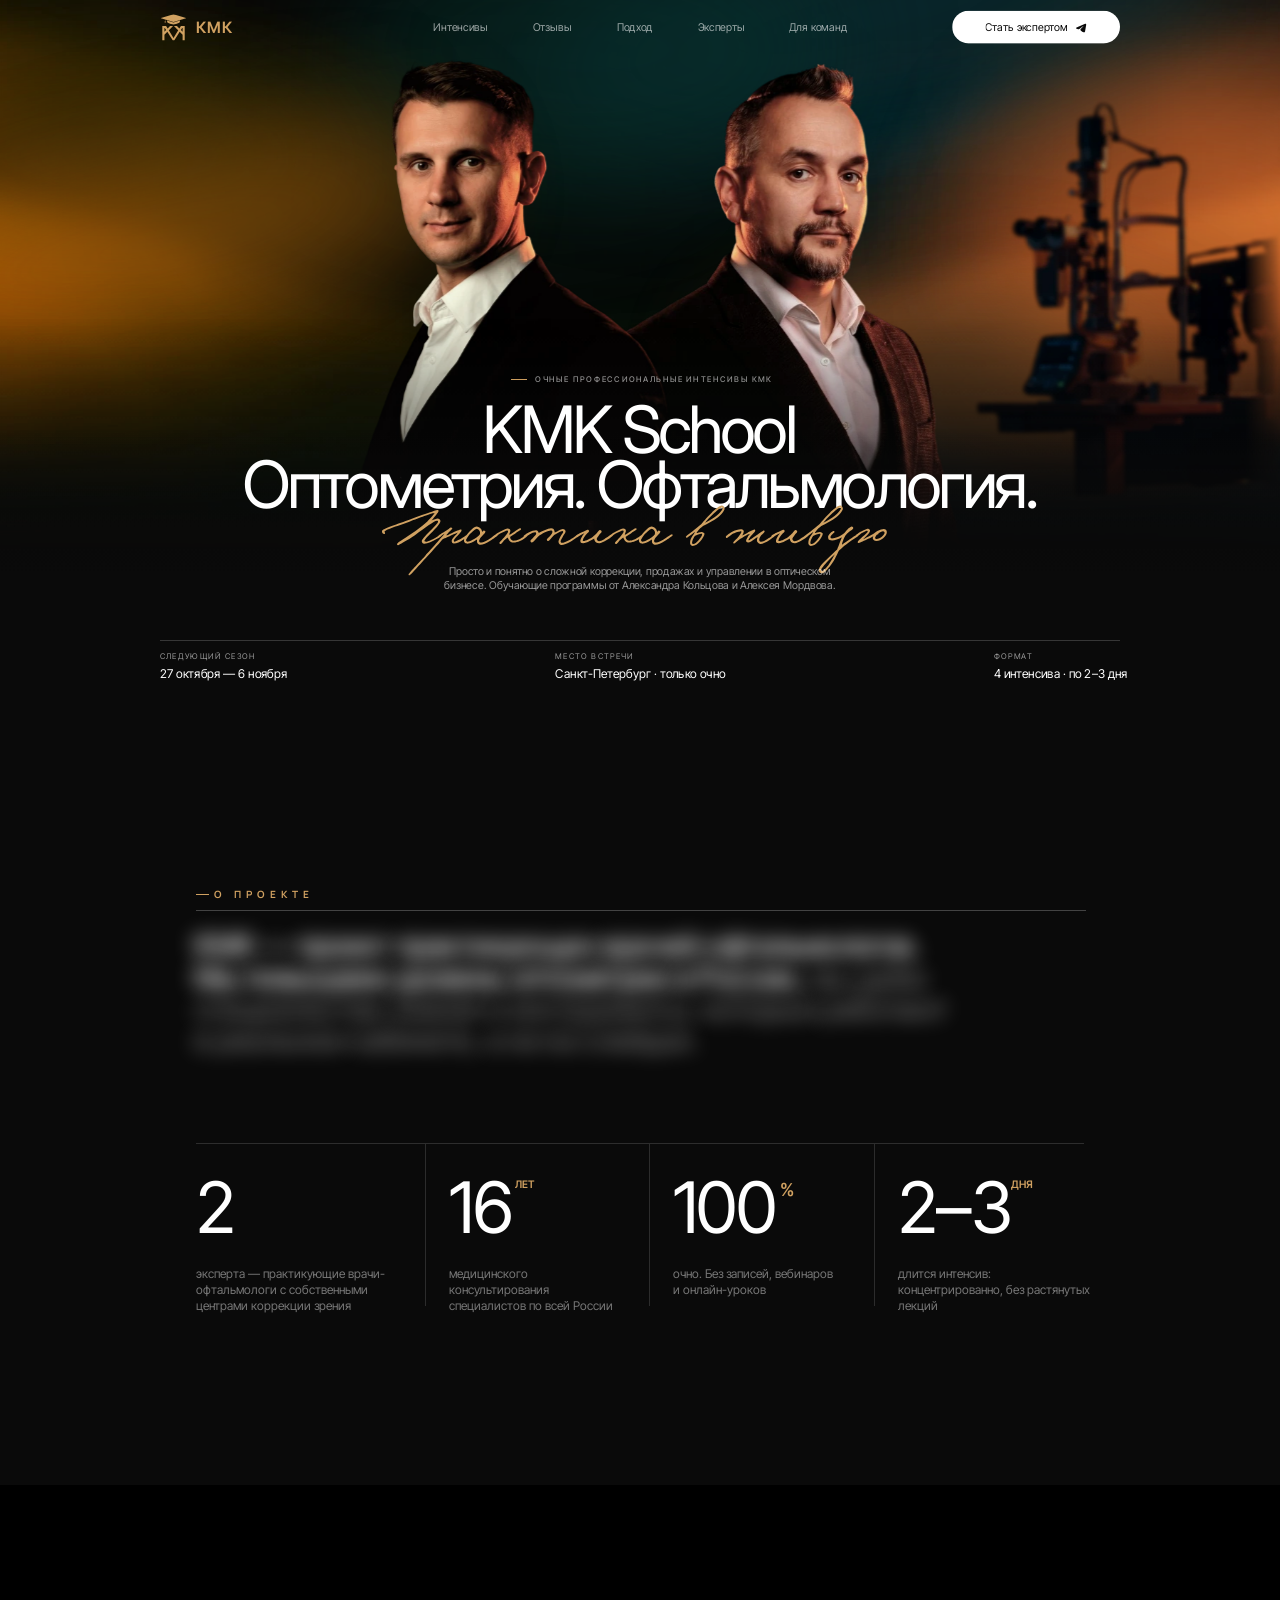
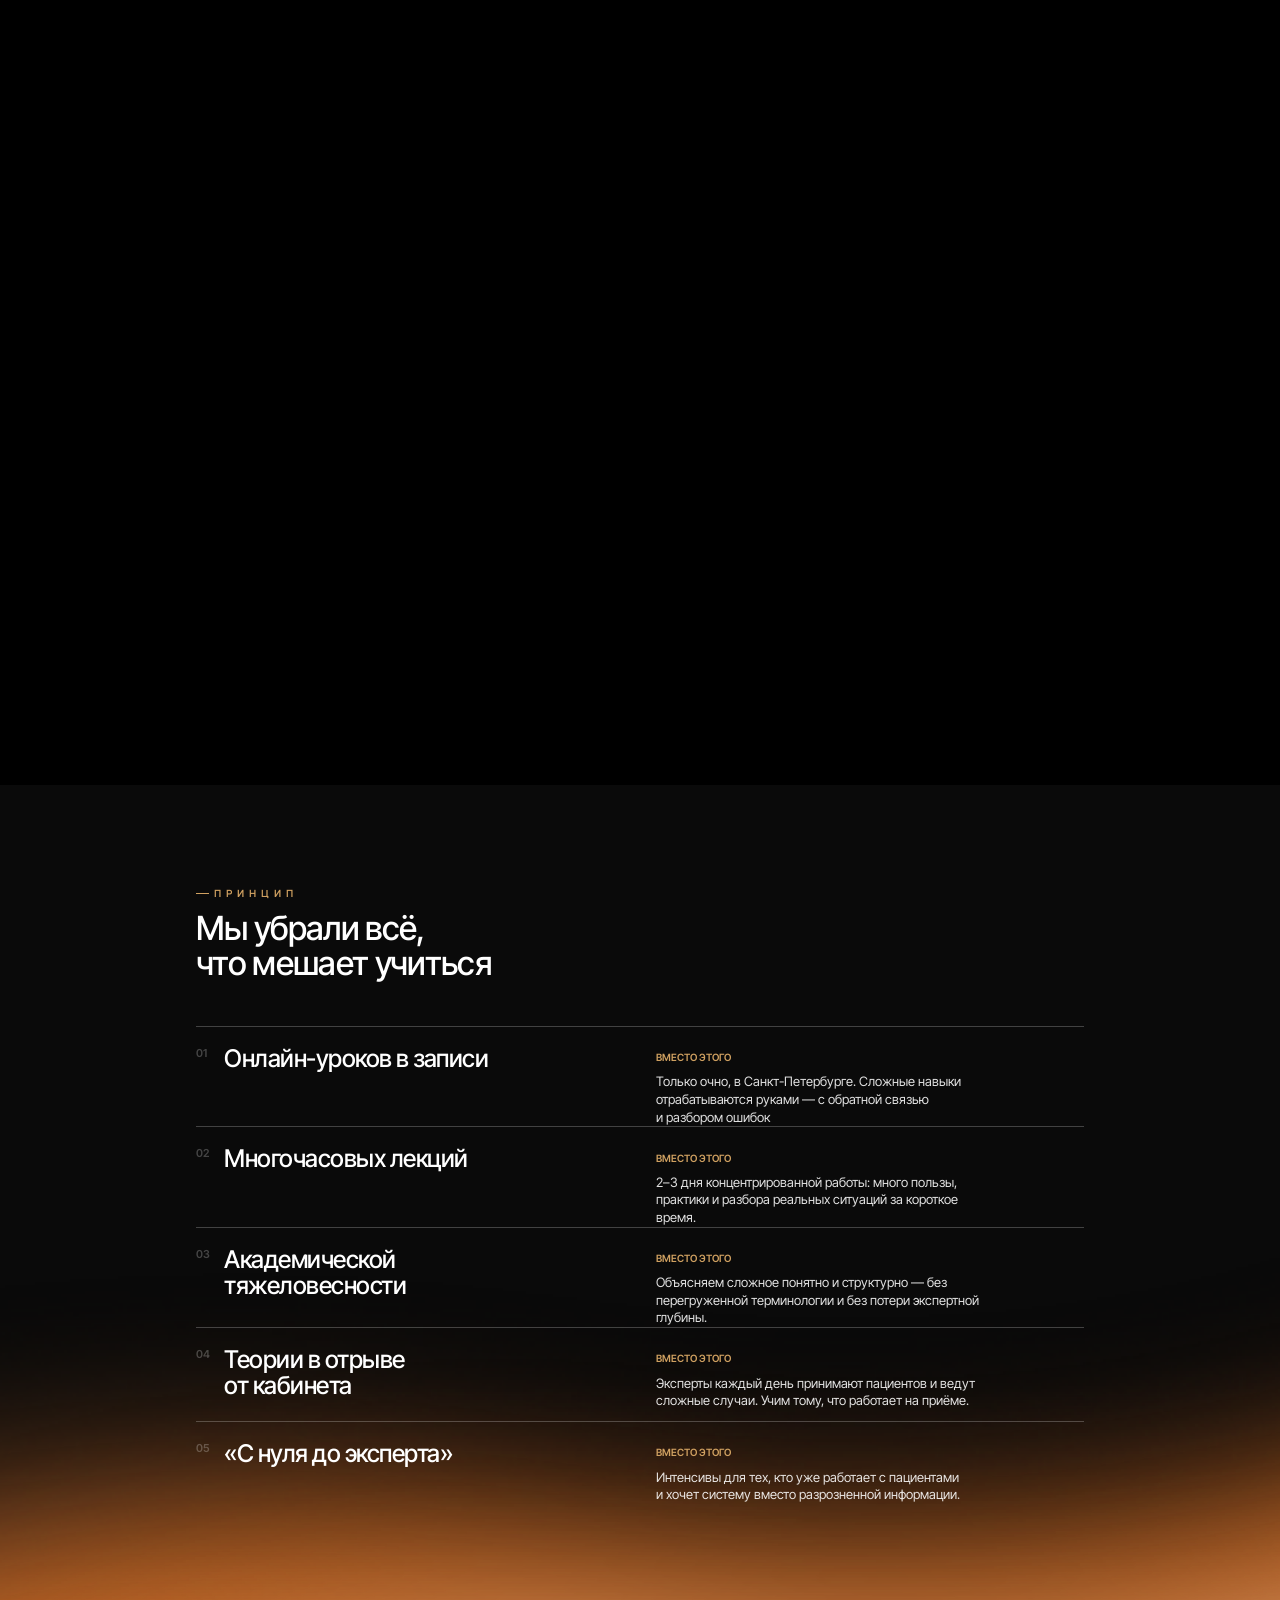
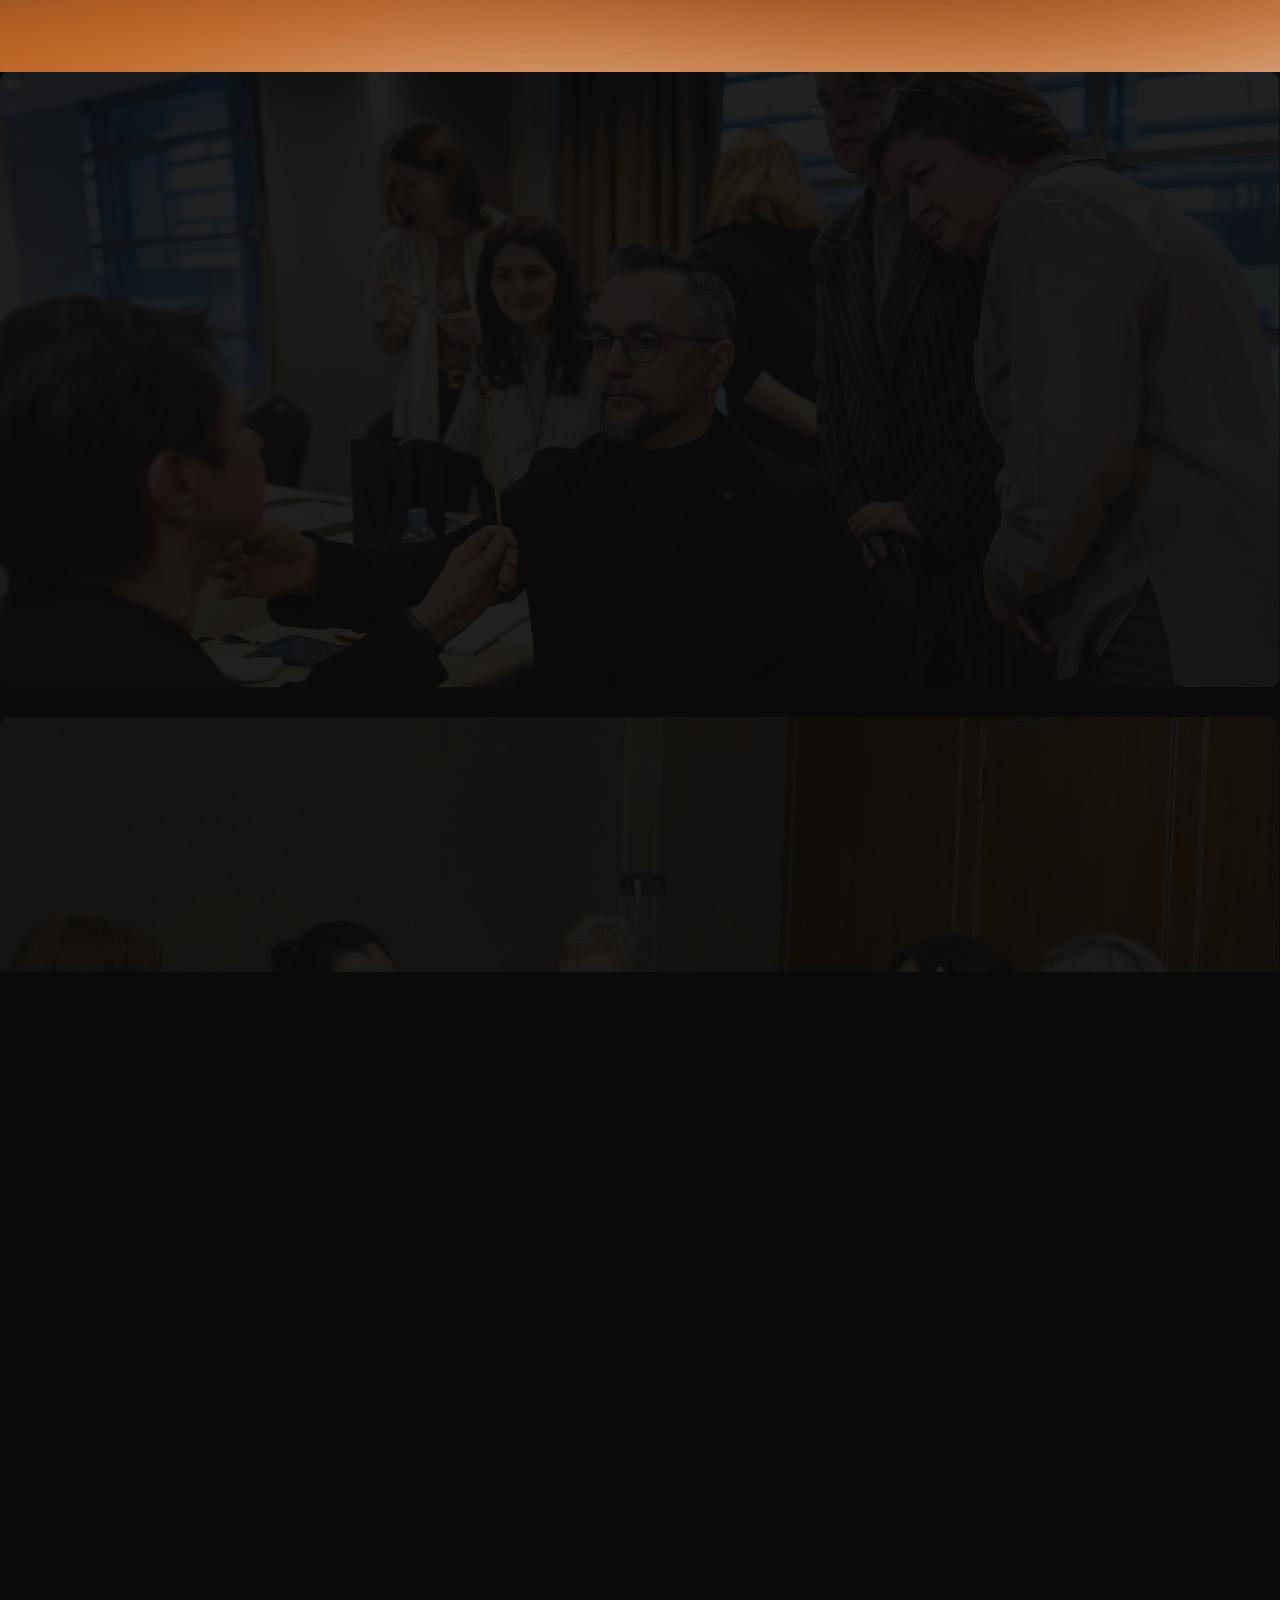
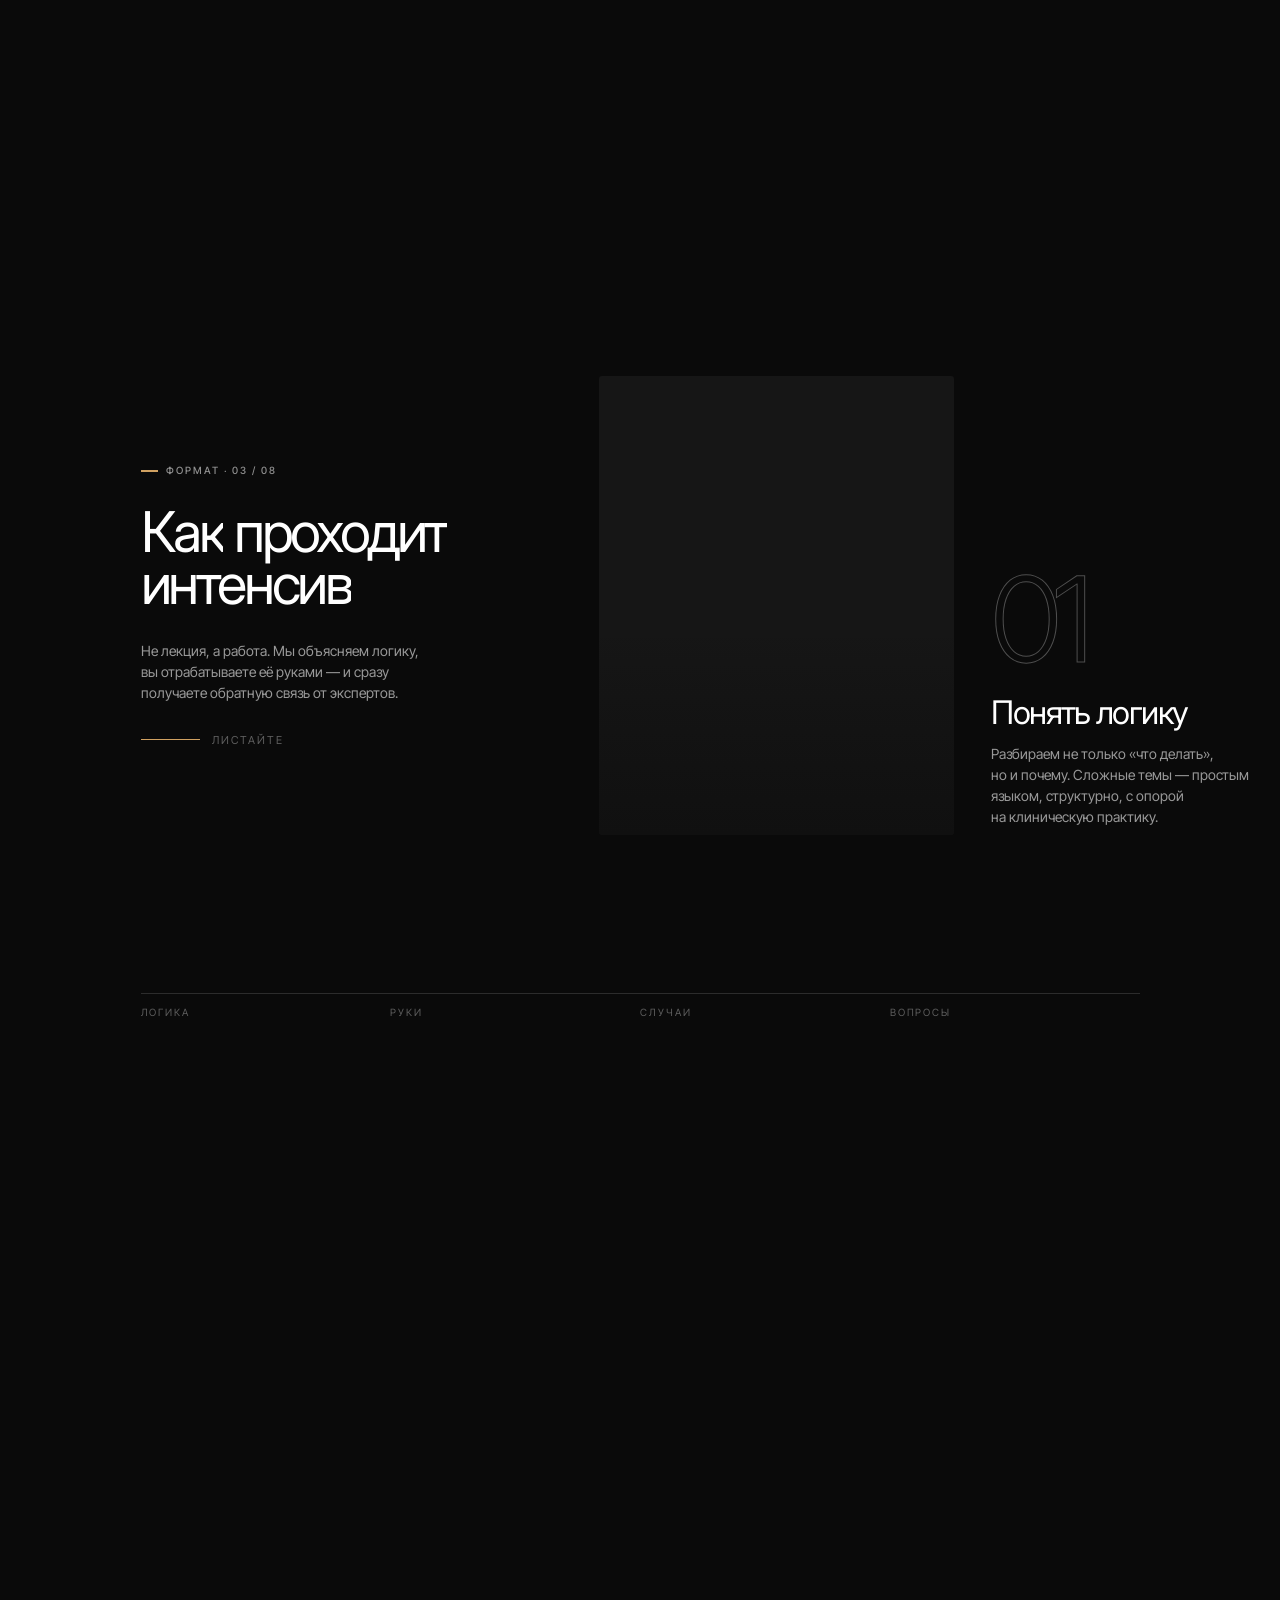
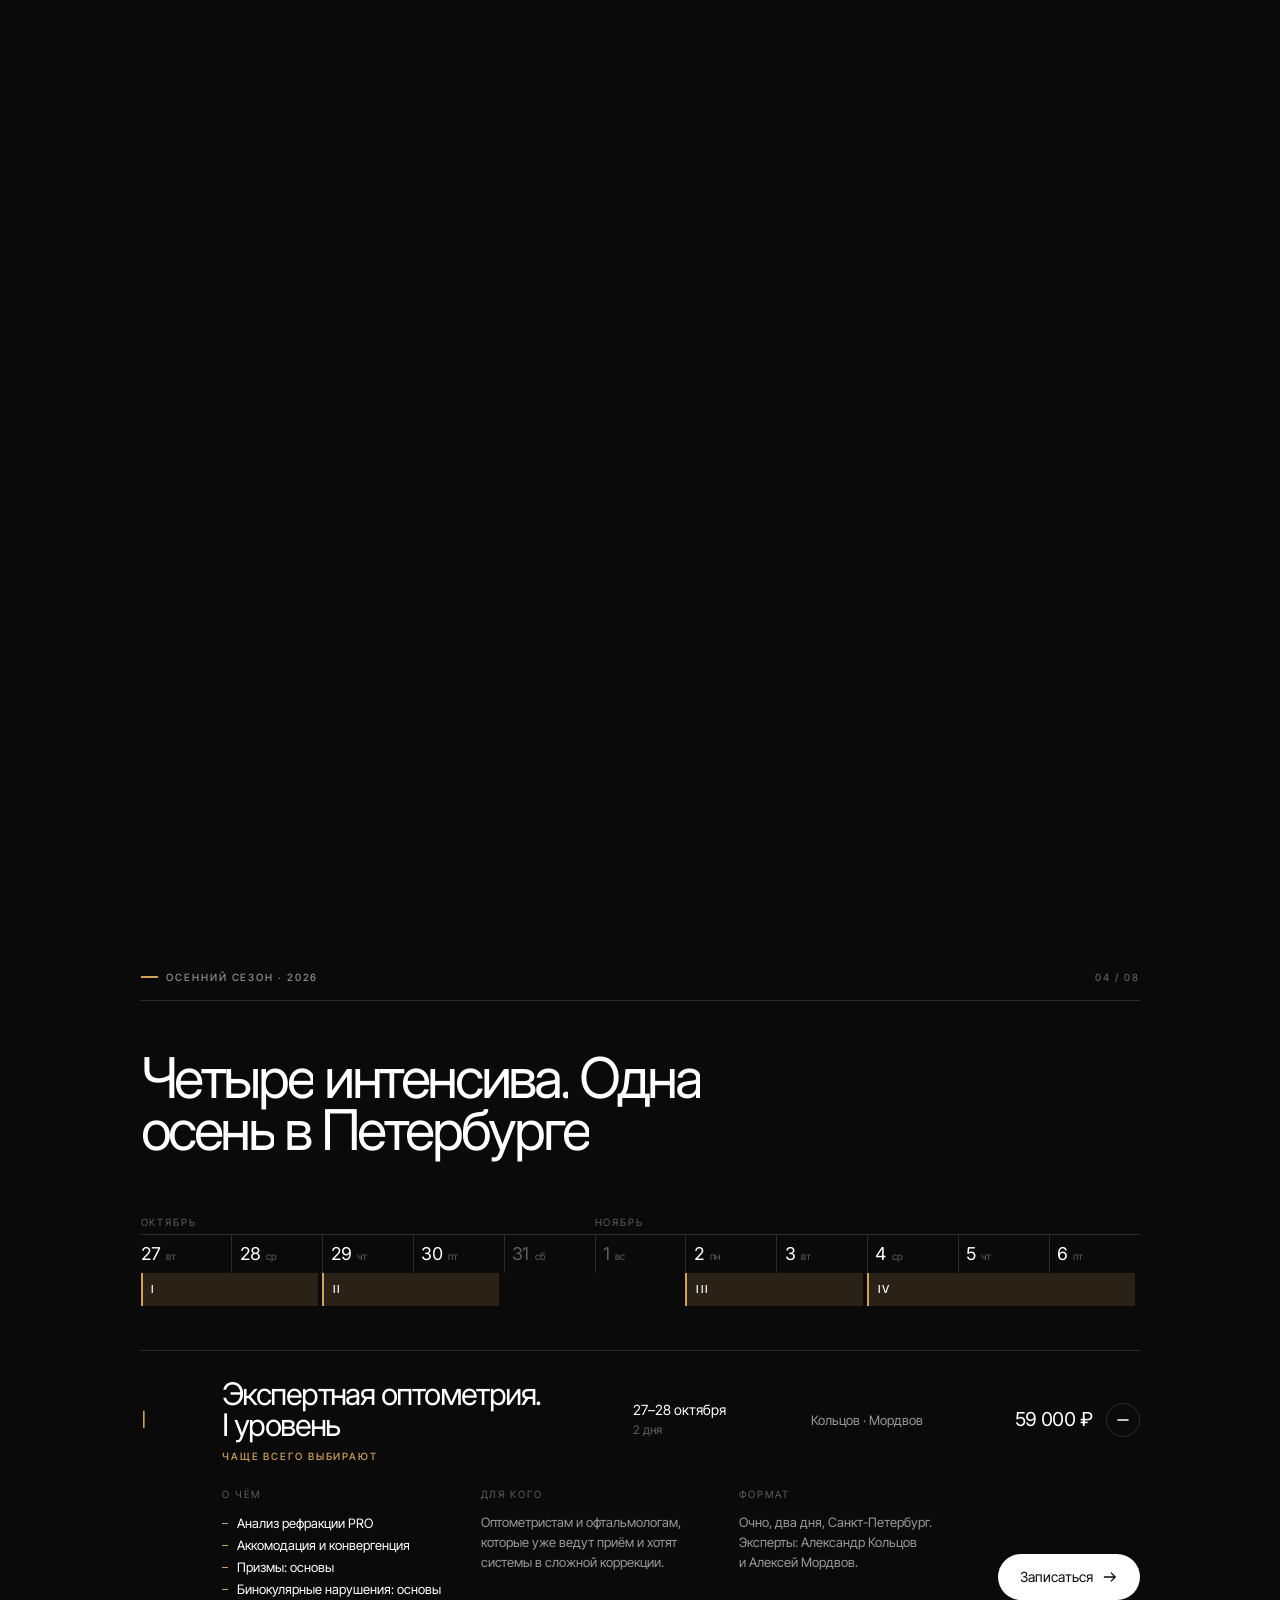
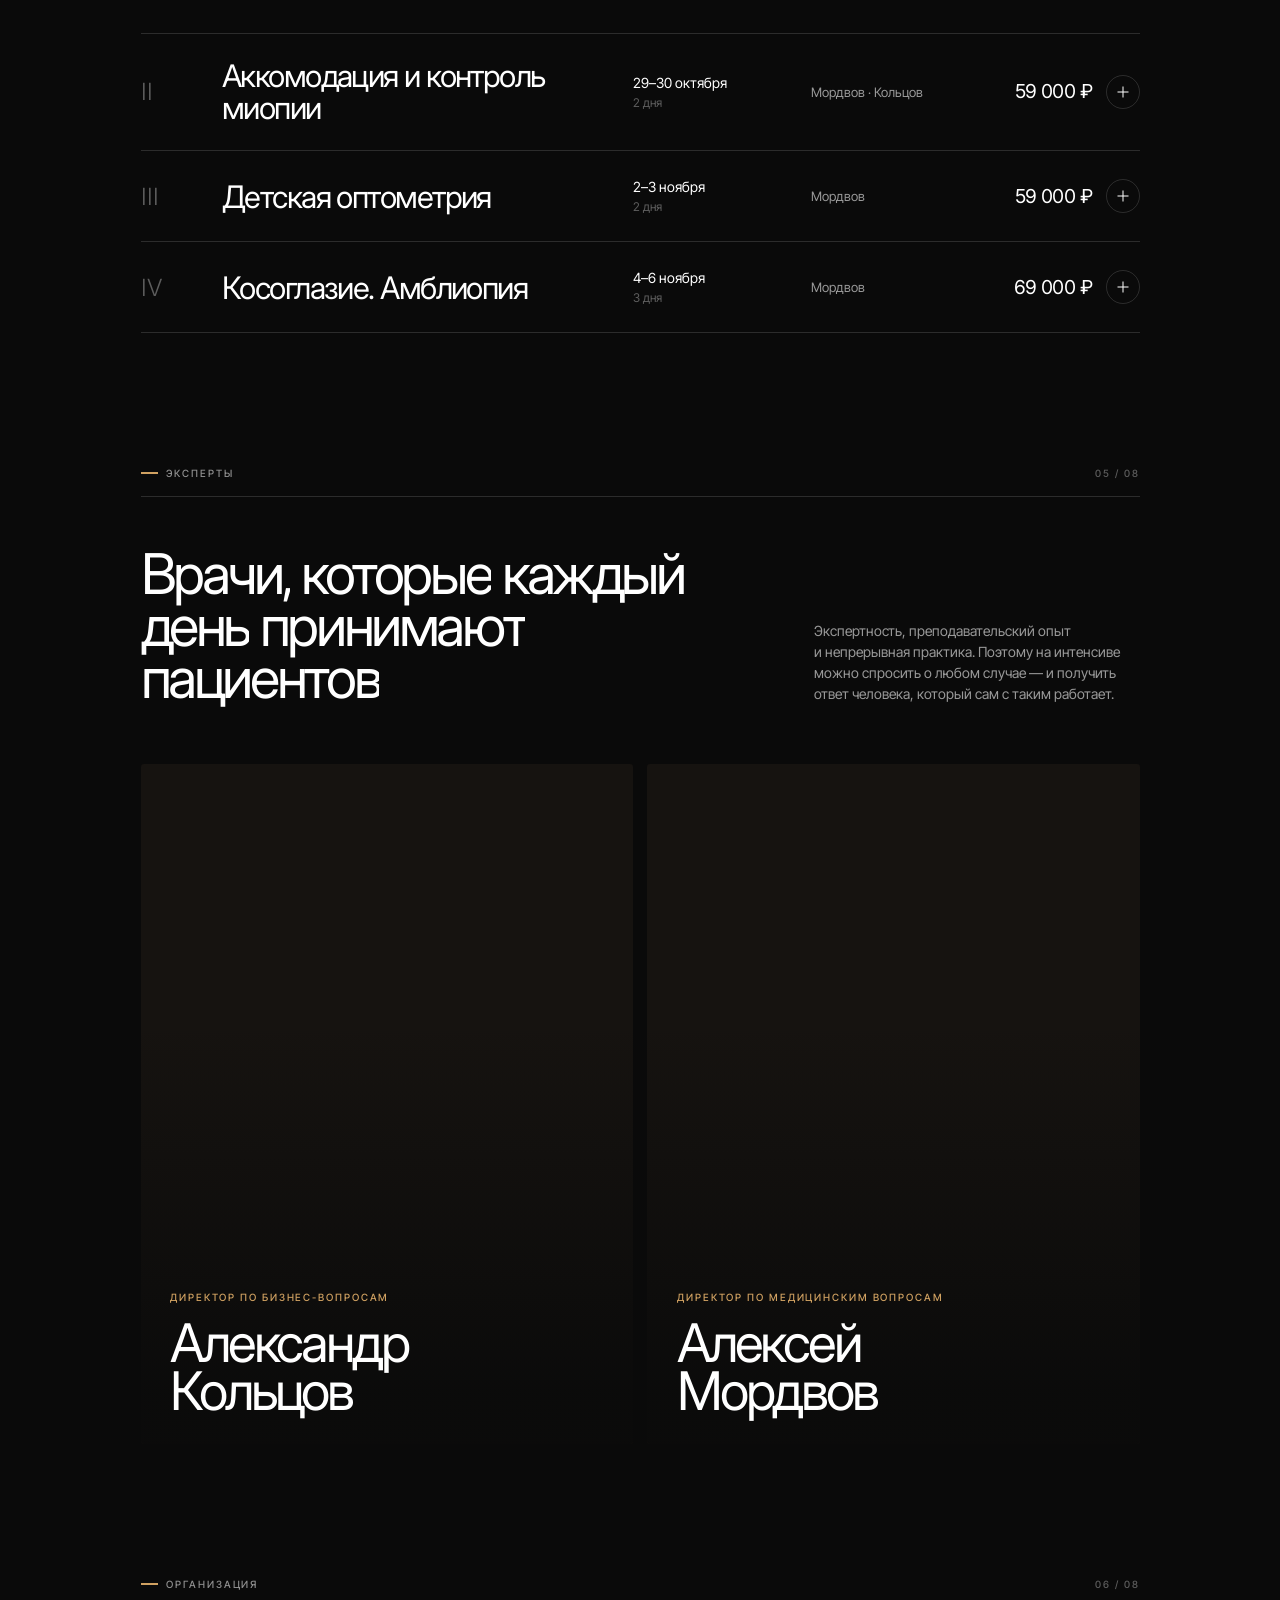
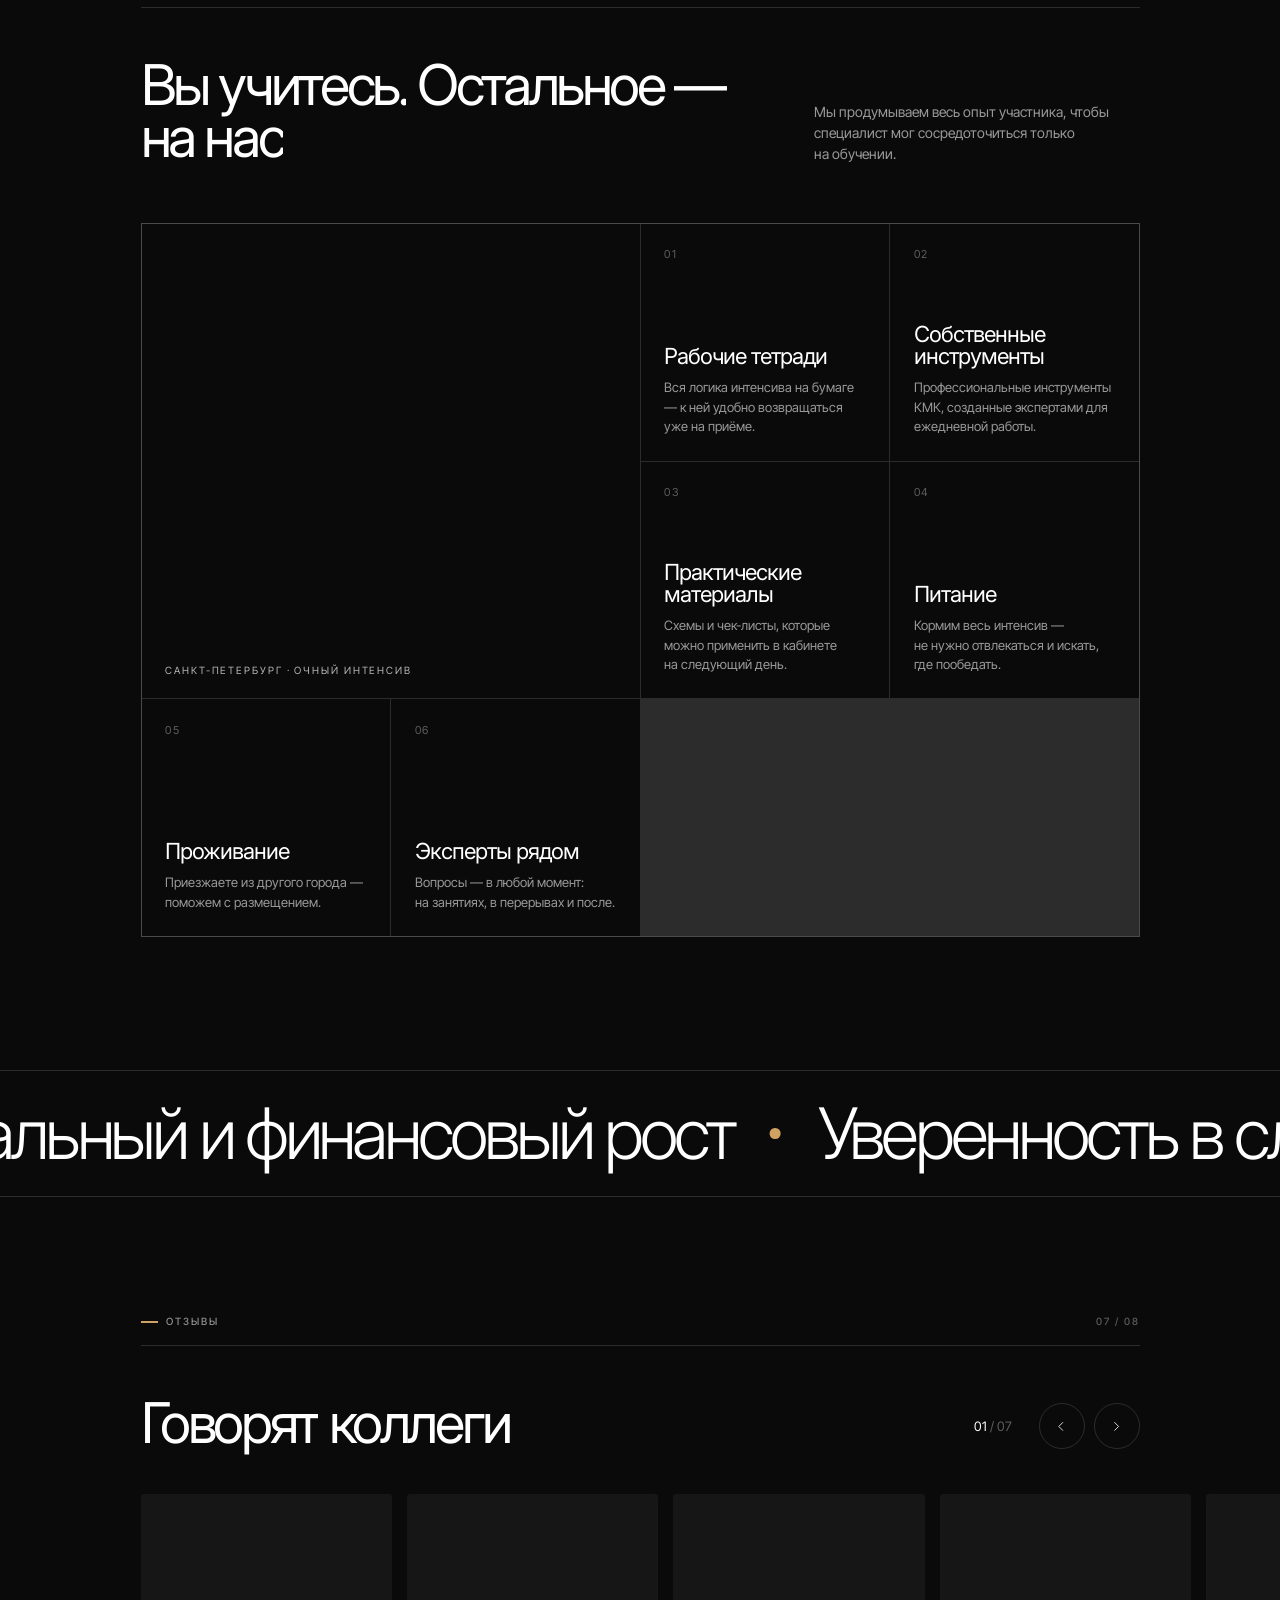
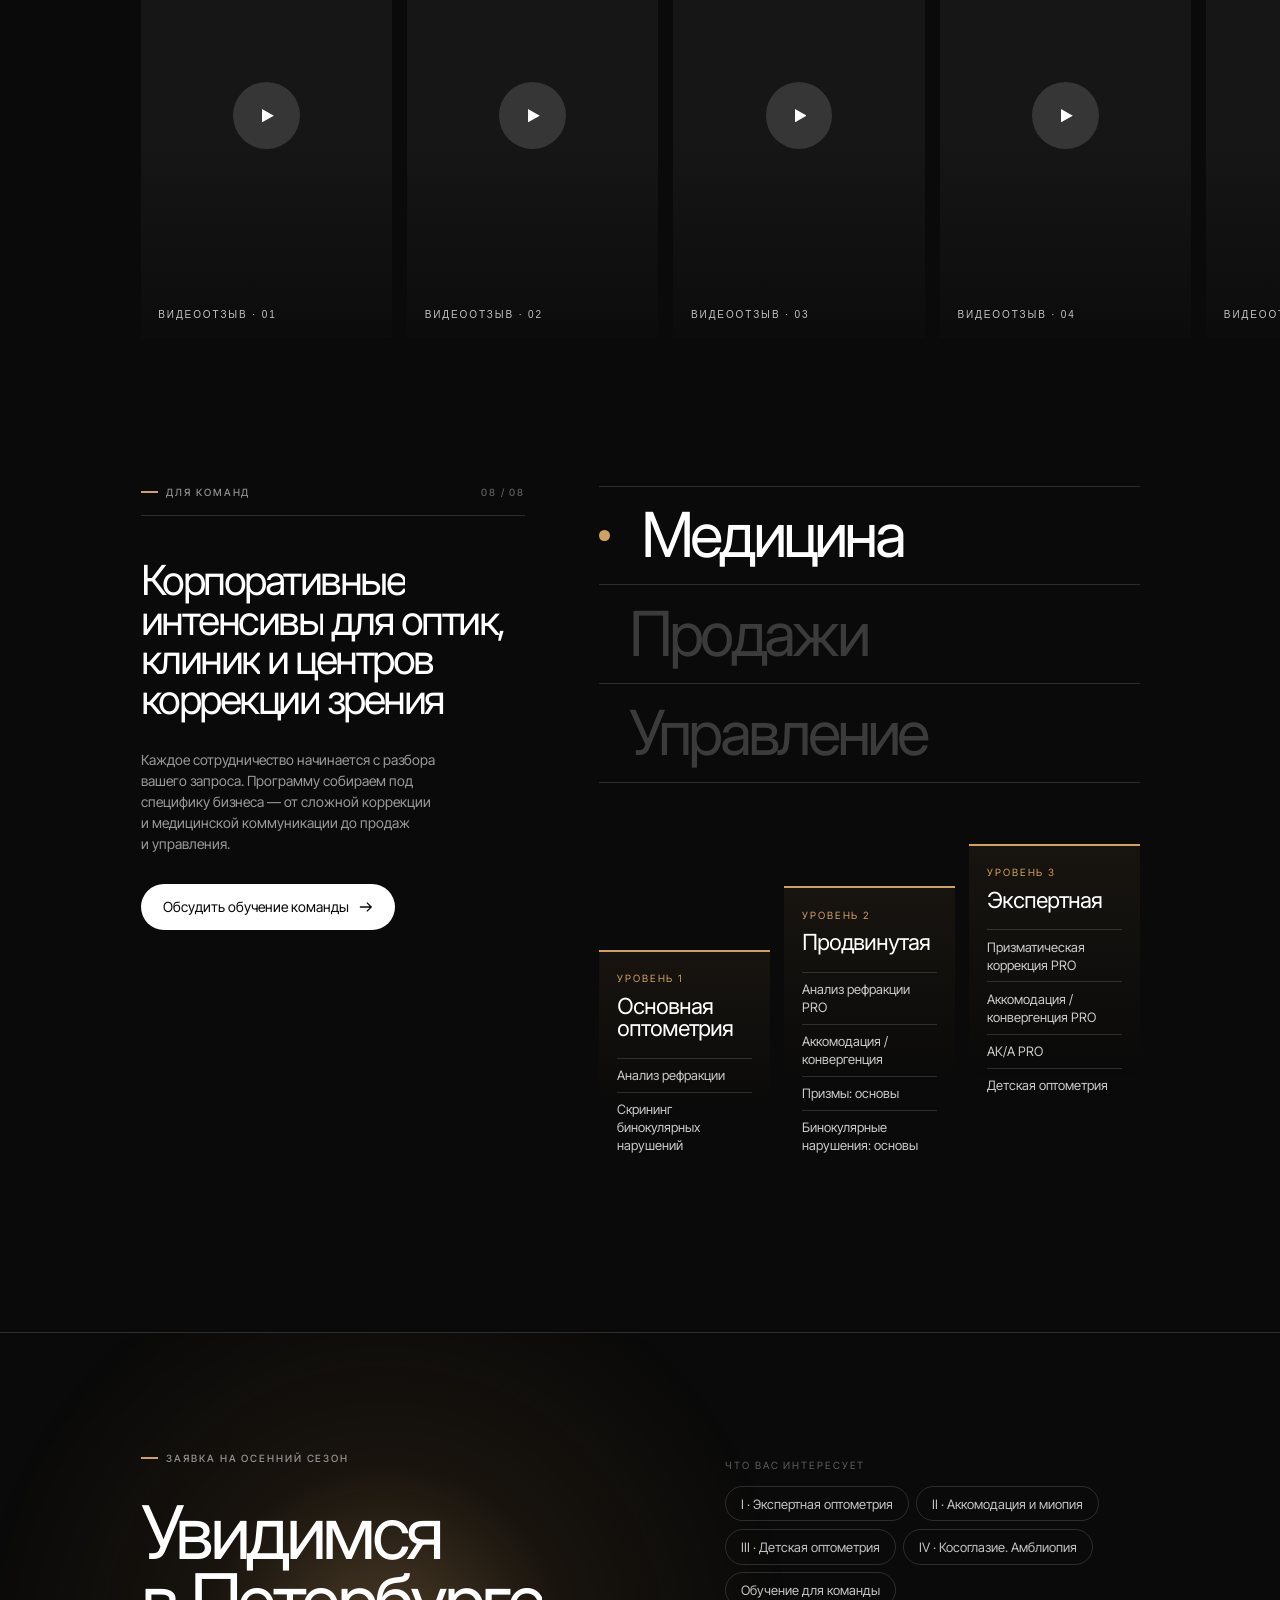
==== commit 64d9fdde: "Зачёркивания начинаются позже — выше середины экрана Отрезок строки сдвинут: линия начинает тянуться" ====
--- a/index.html
+++ b/index.html
@@ -872,6 +872,6 @@
 <script src="smooth-scroll.js?v=850f2b6e"></script>
 <script src="reel.js?v=8bee7bac"></script>
 <script src="ui.js?v=783d3760"></script>
-<script src="blocks.js?v=c7ad2930"></script>
+<script src="blocks.js?v=e4085b4c"></script>
 </body>
 </html>
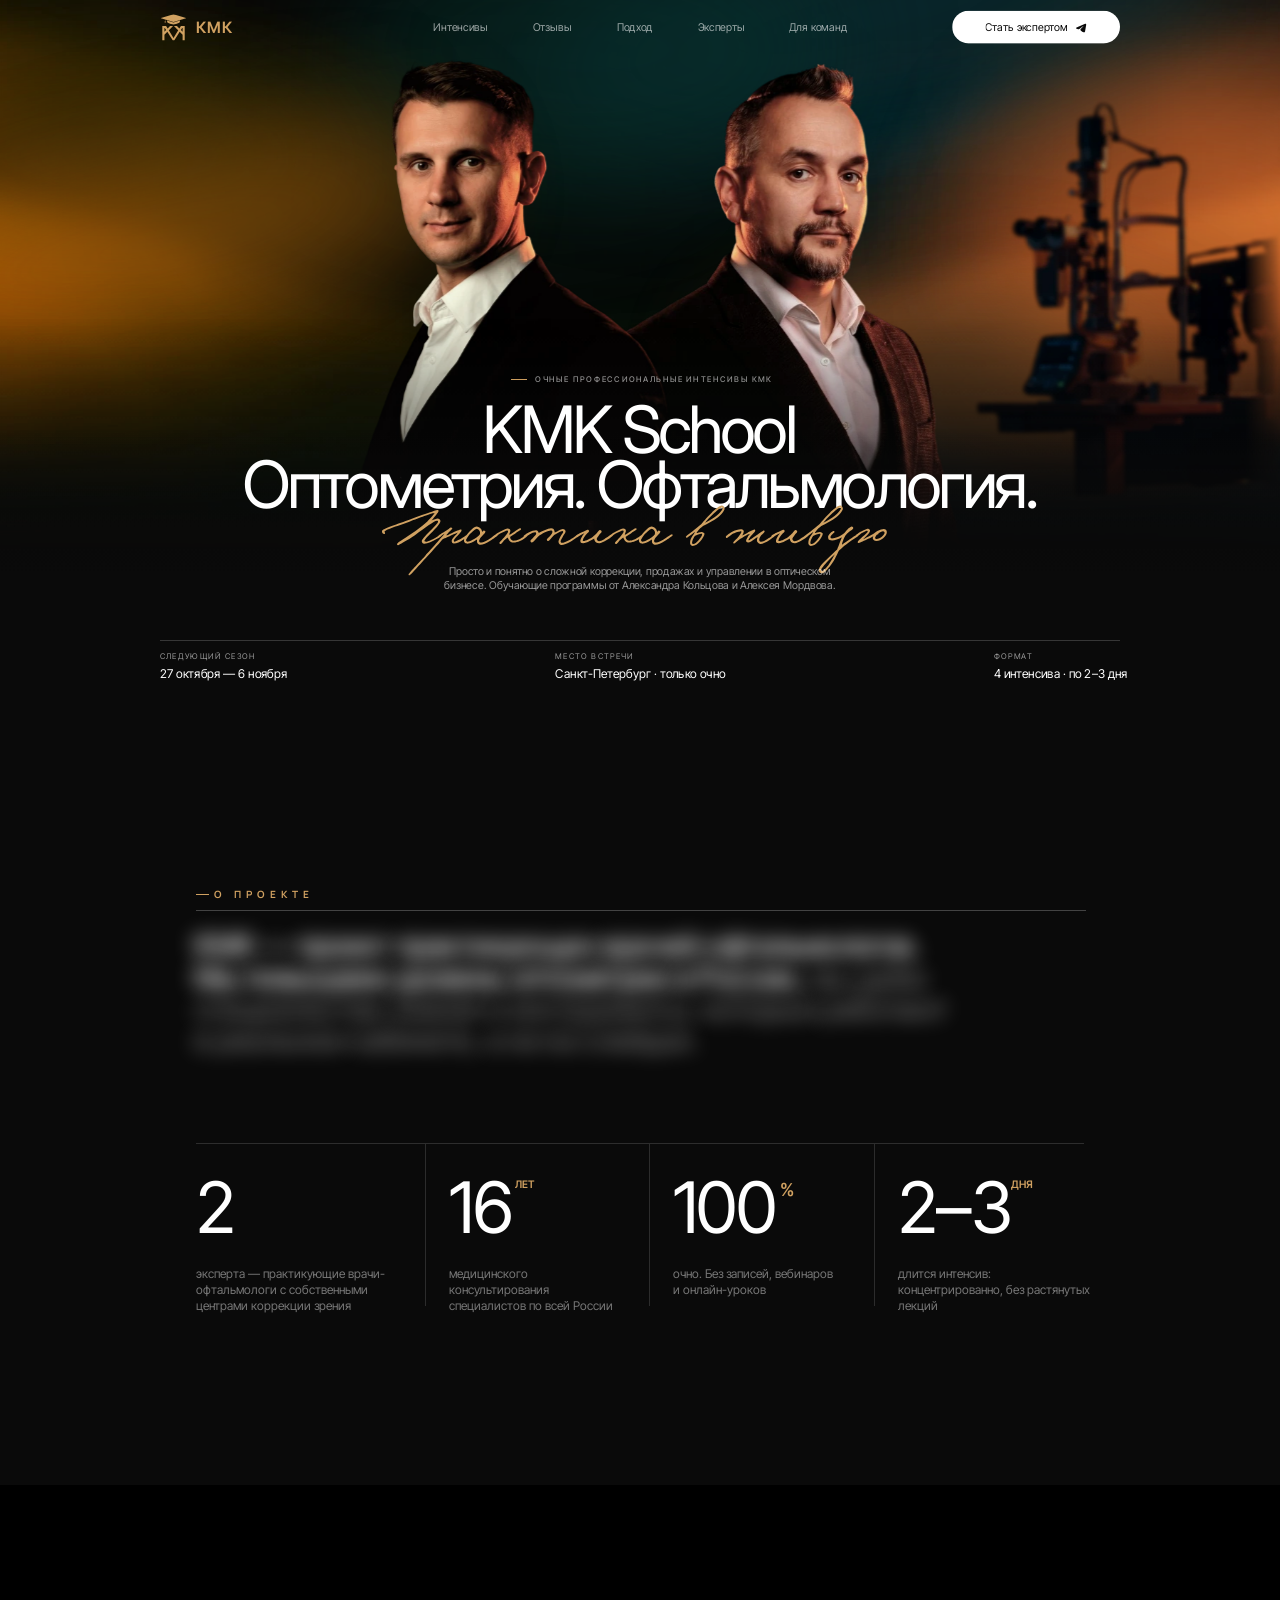
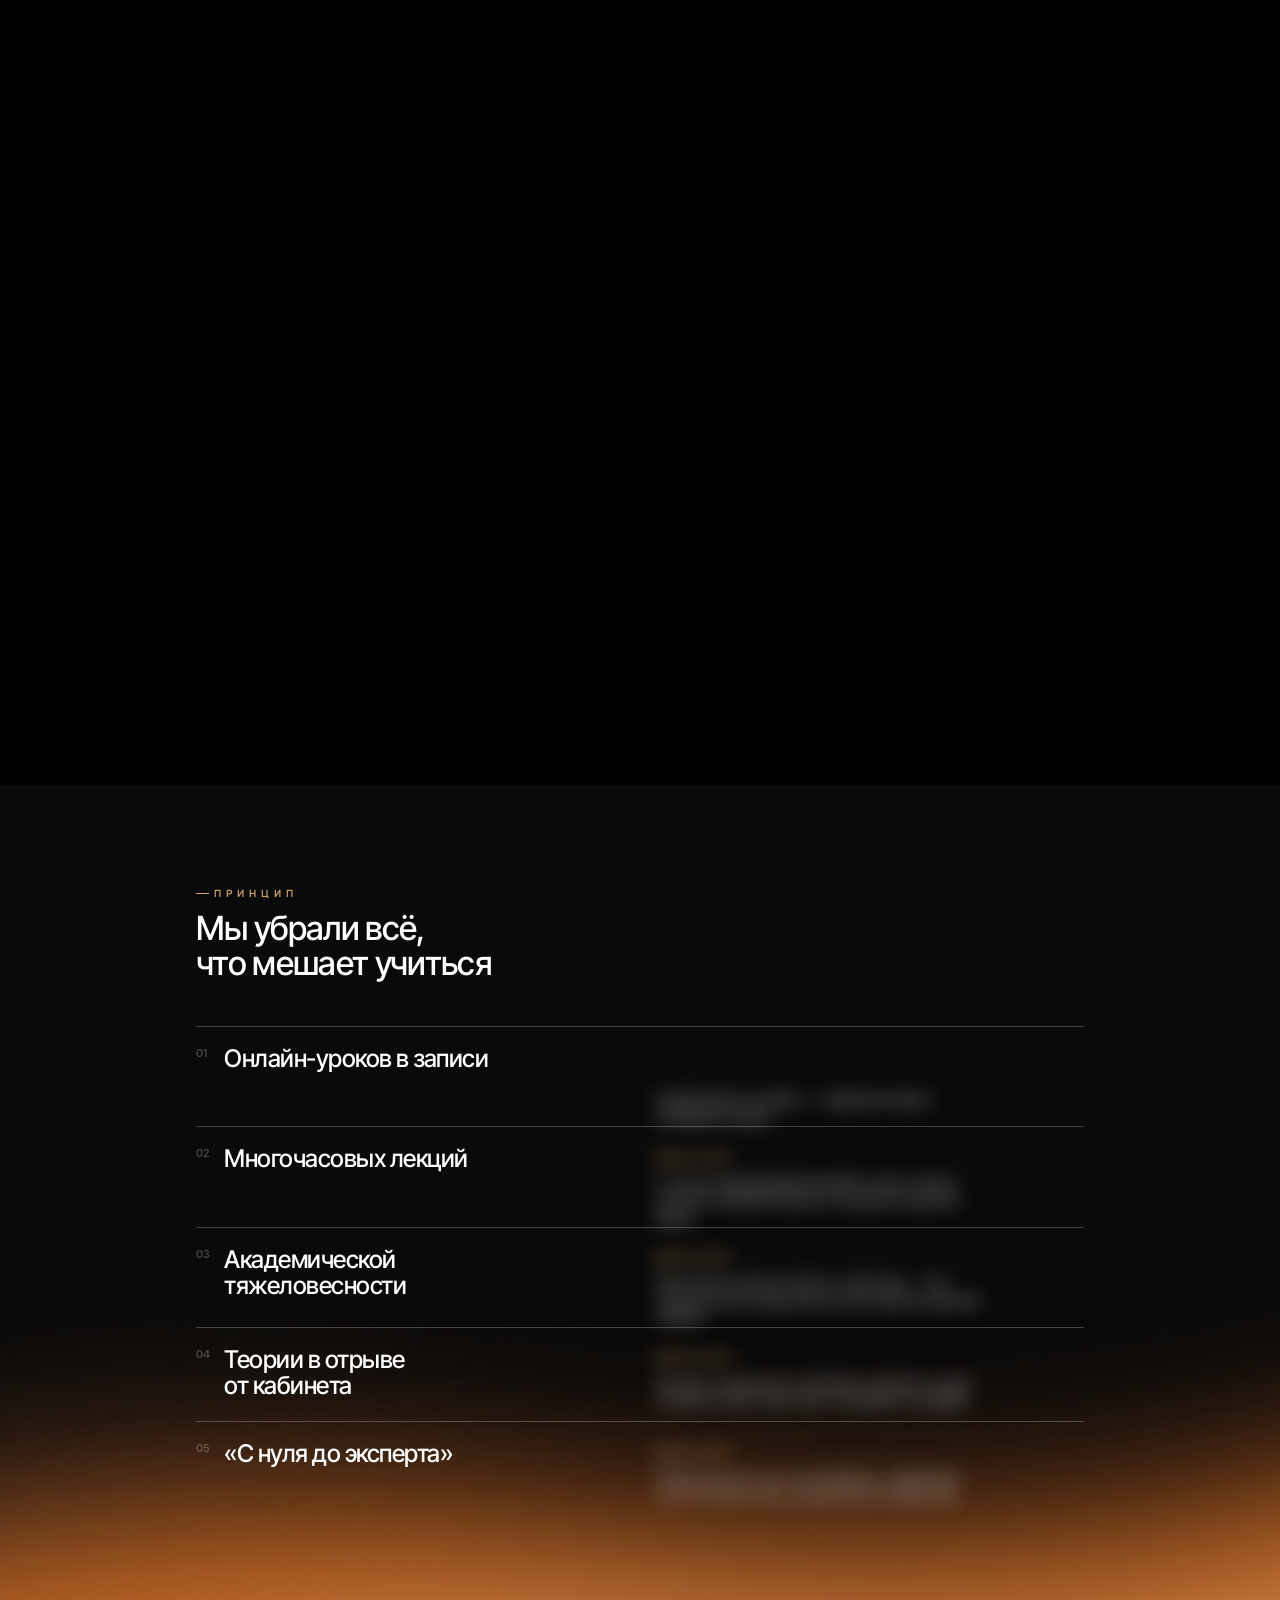
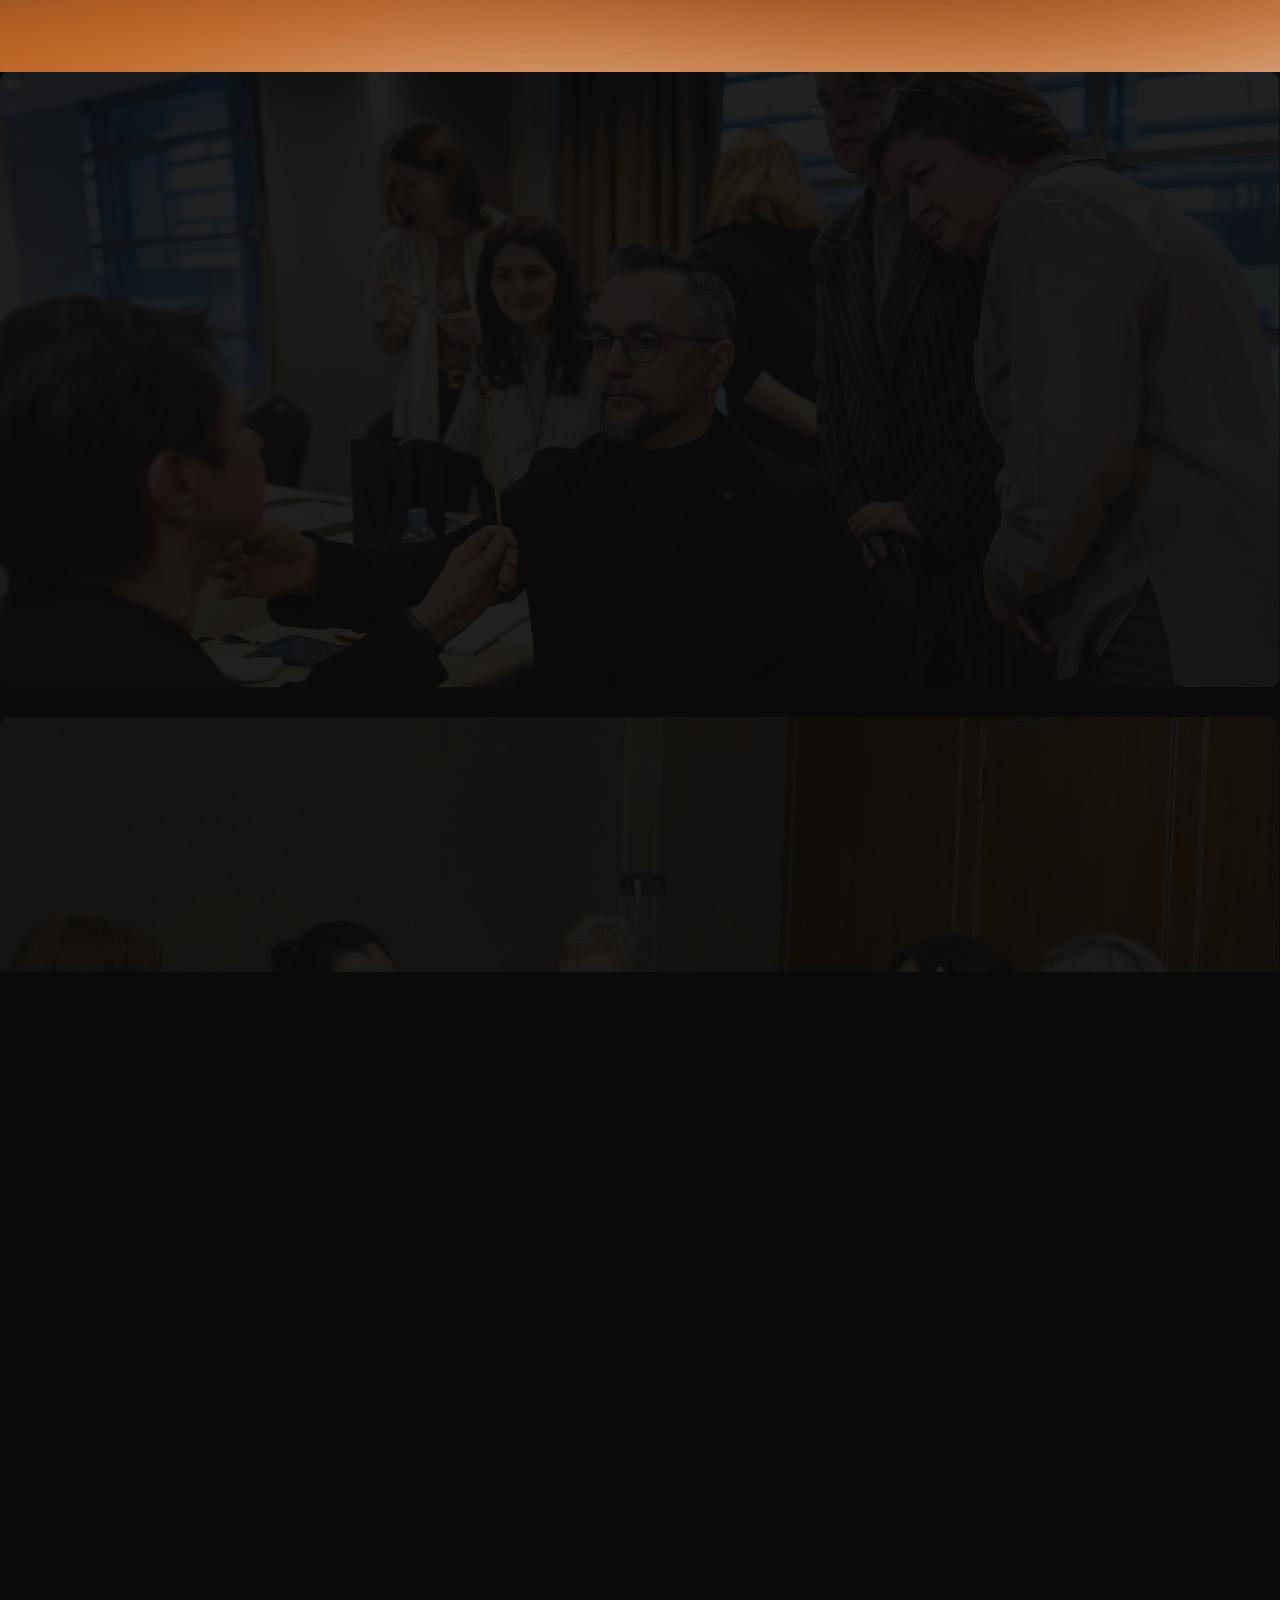
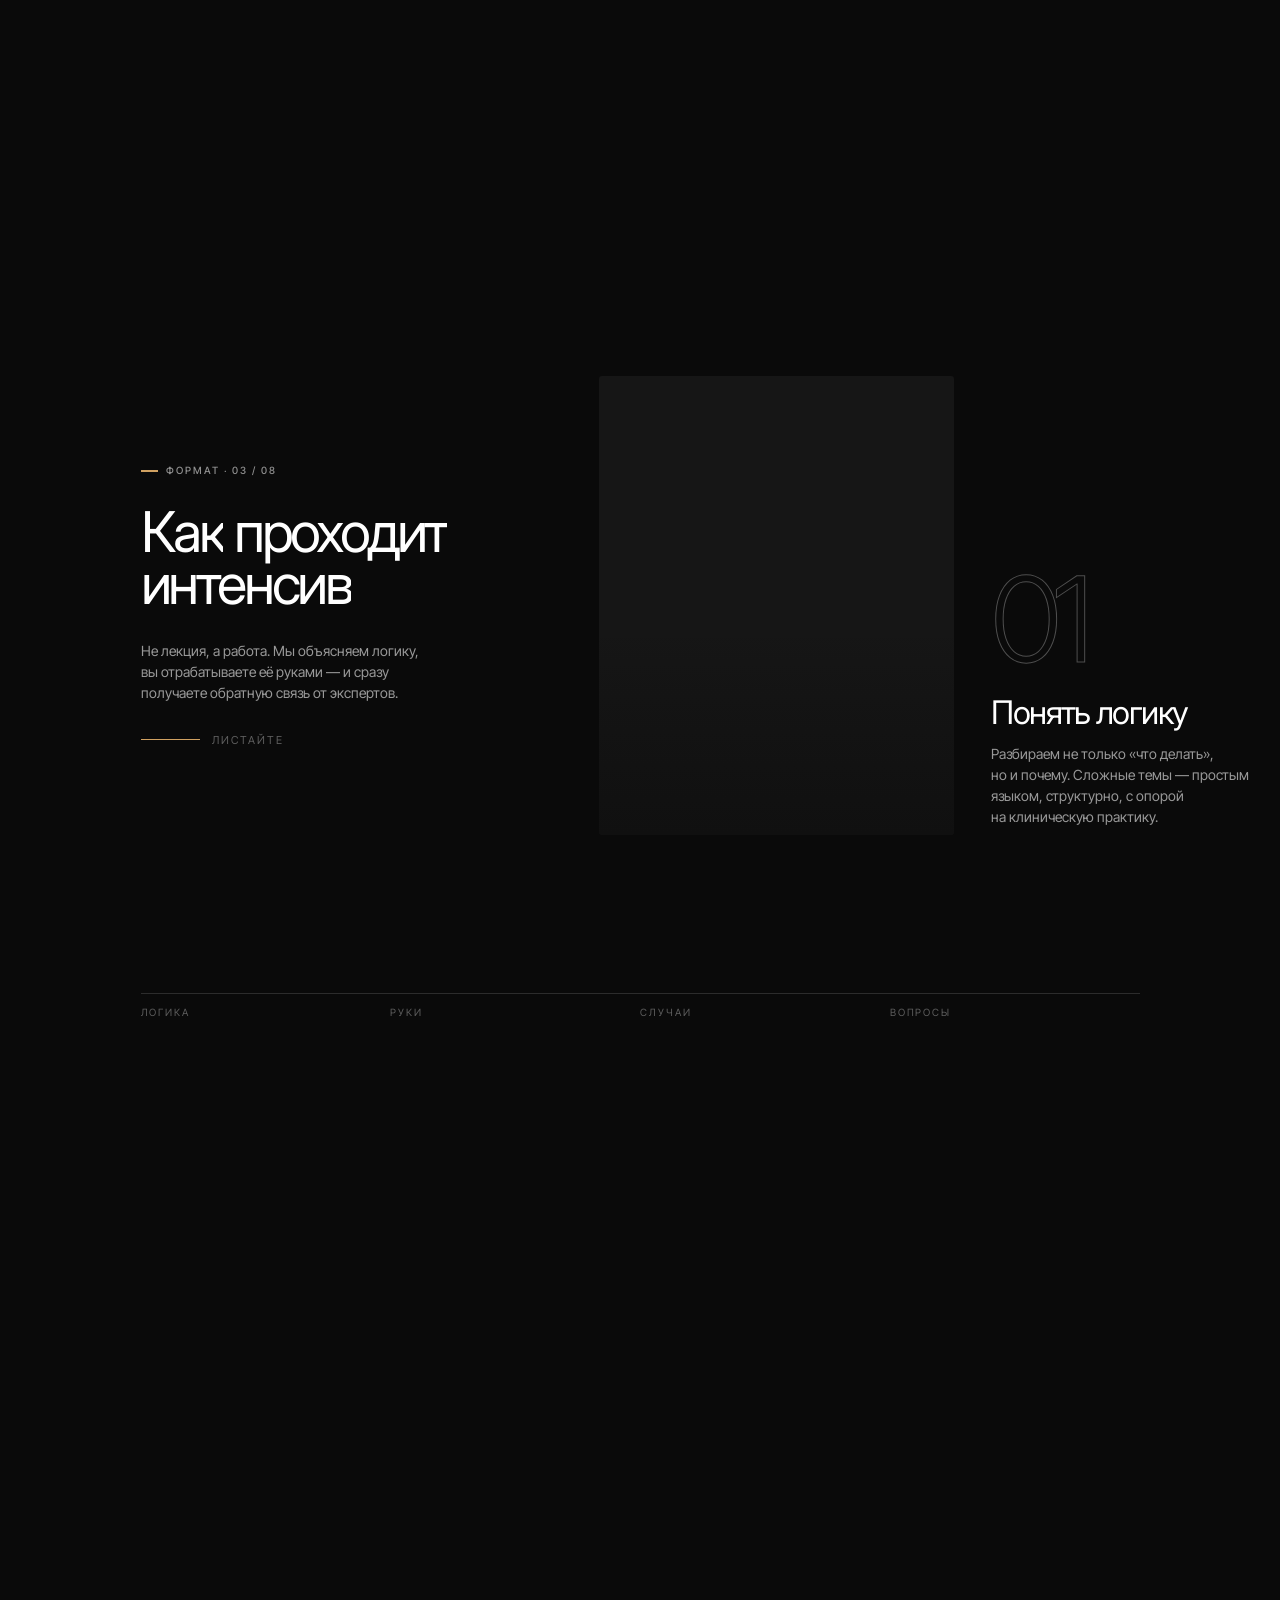
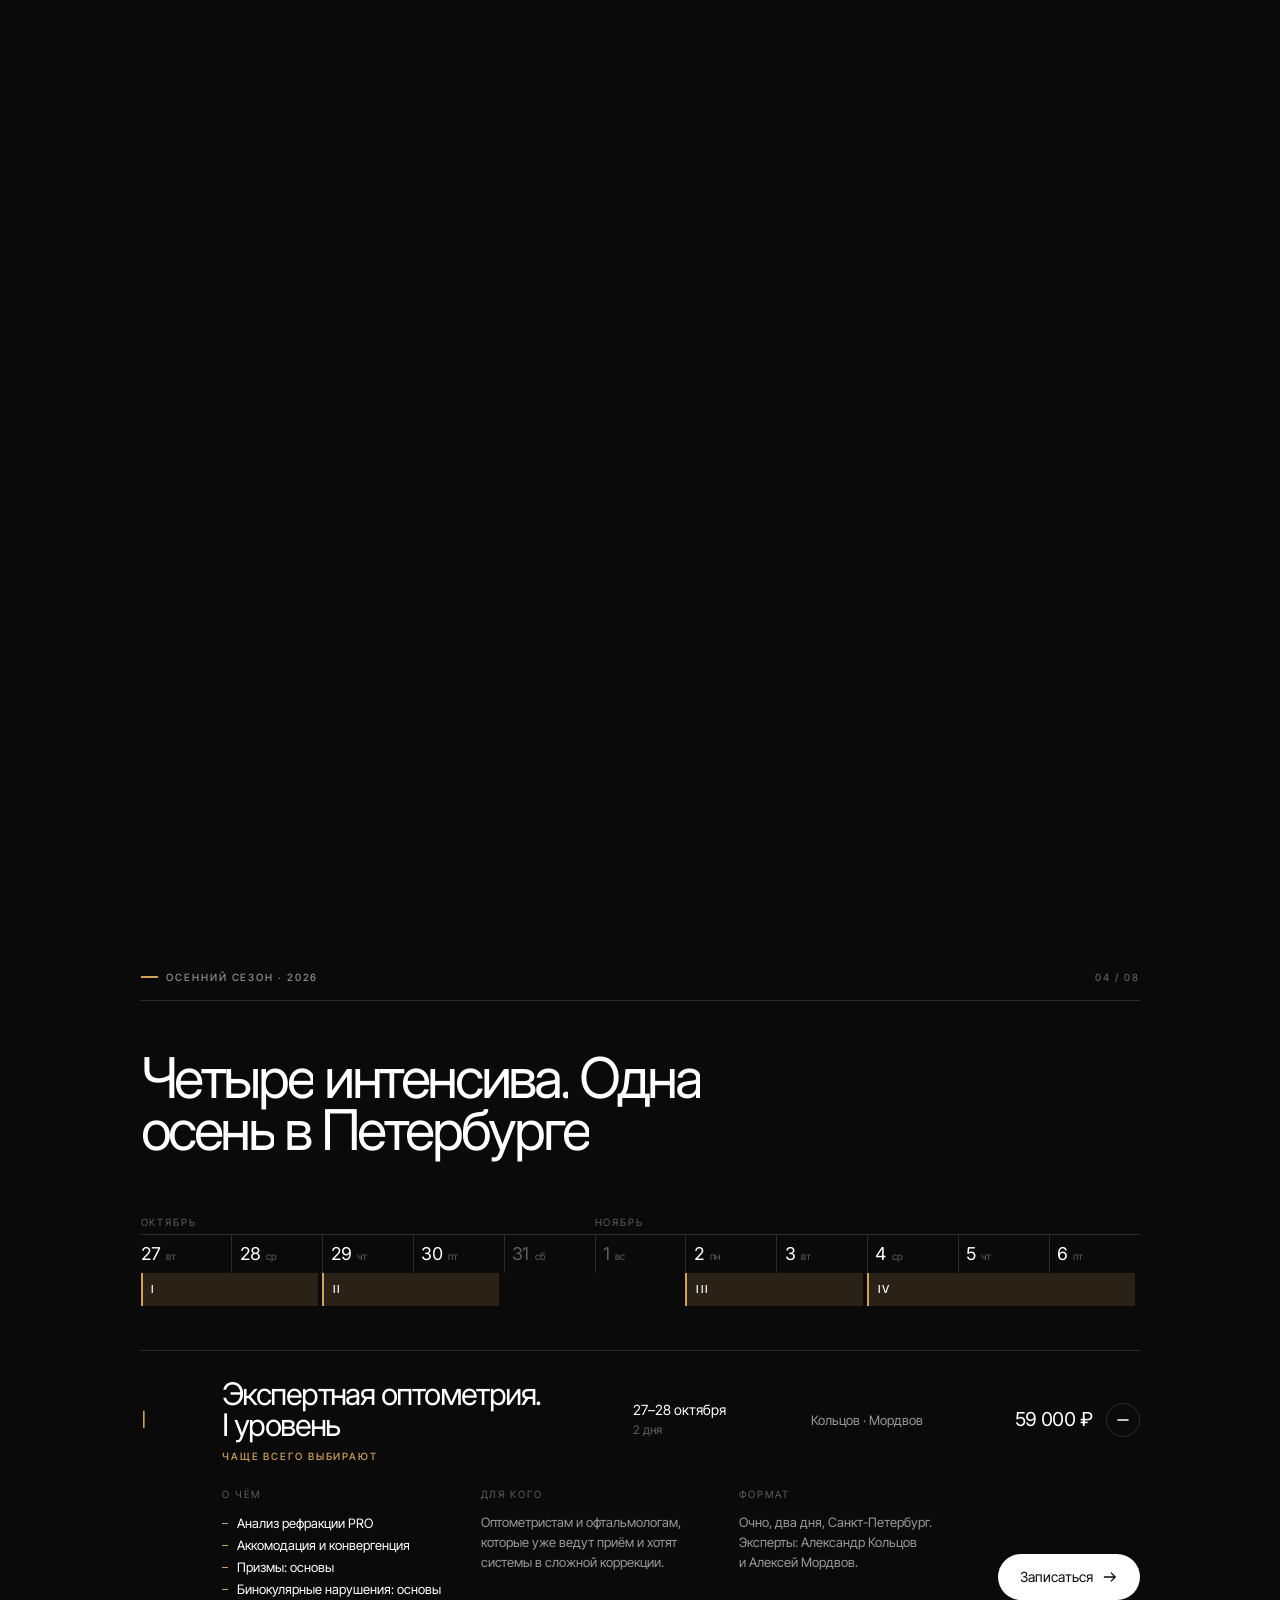
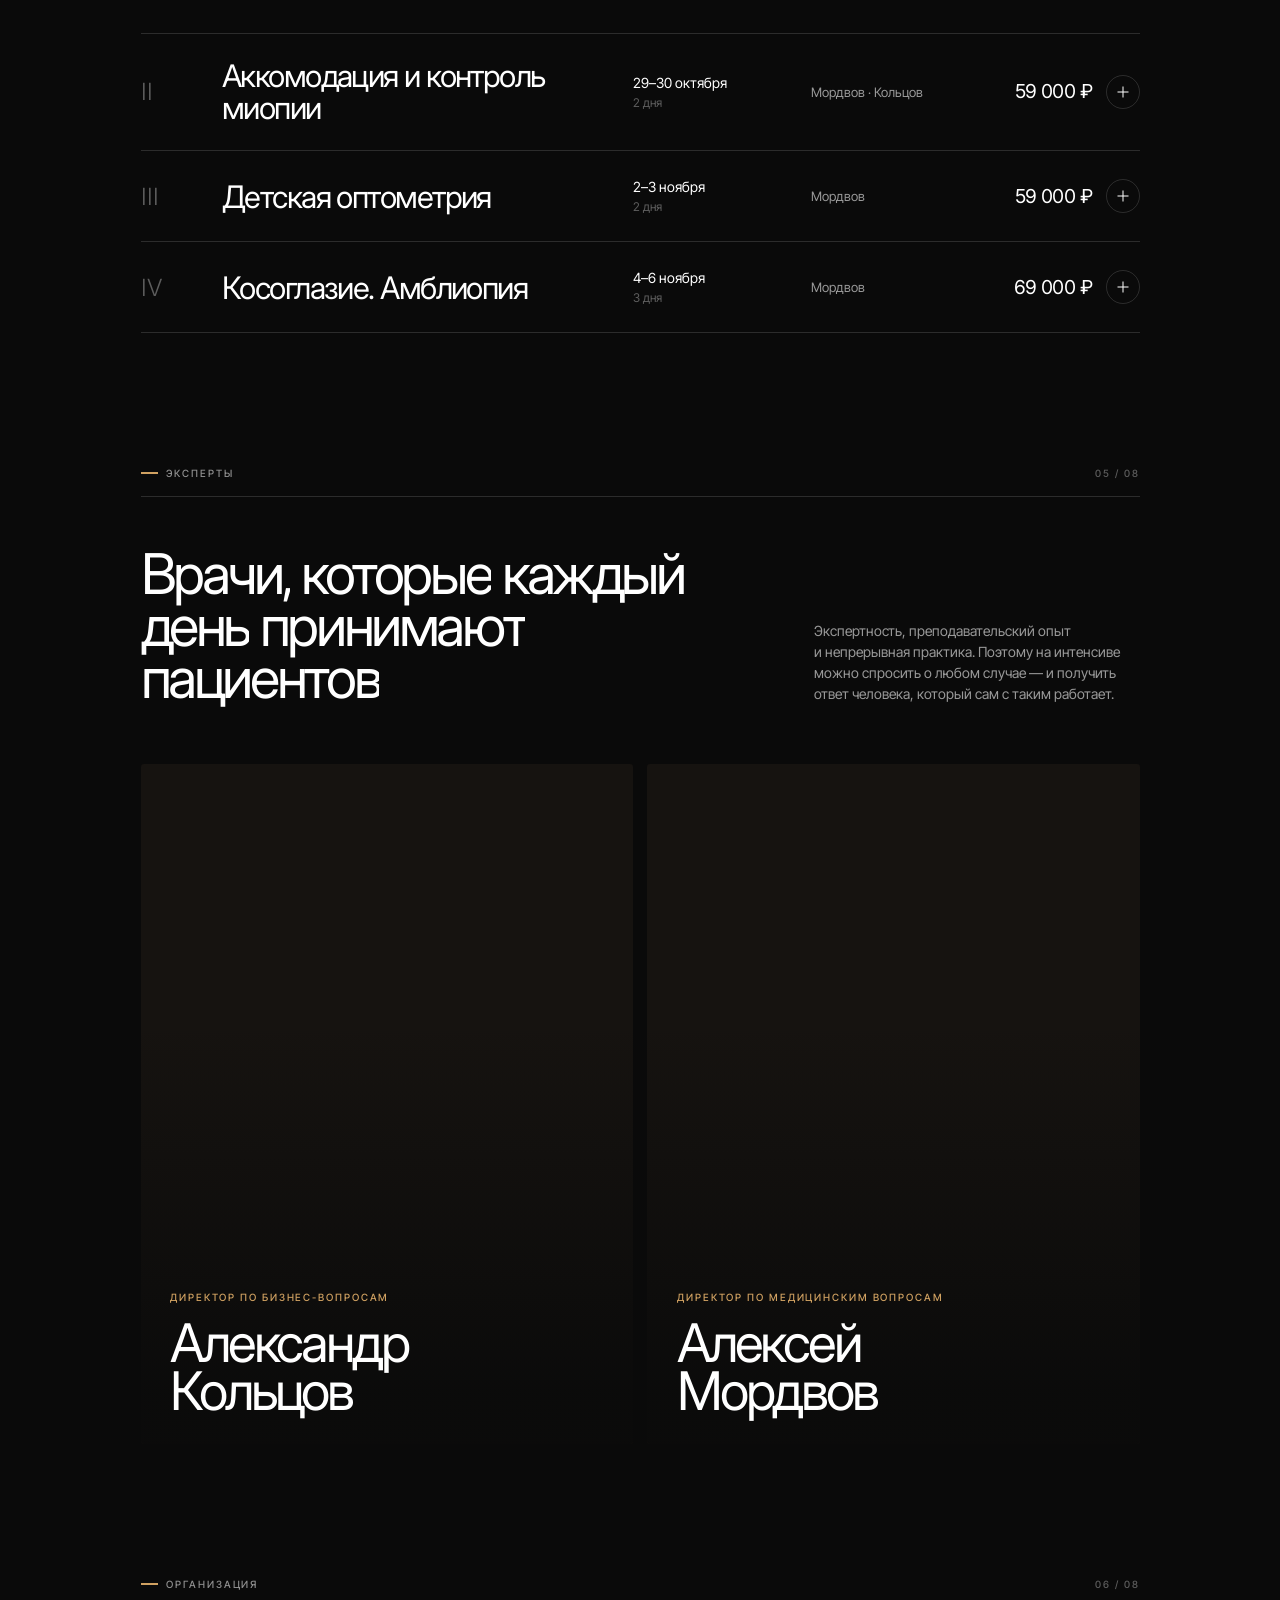
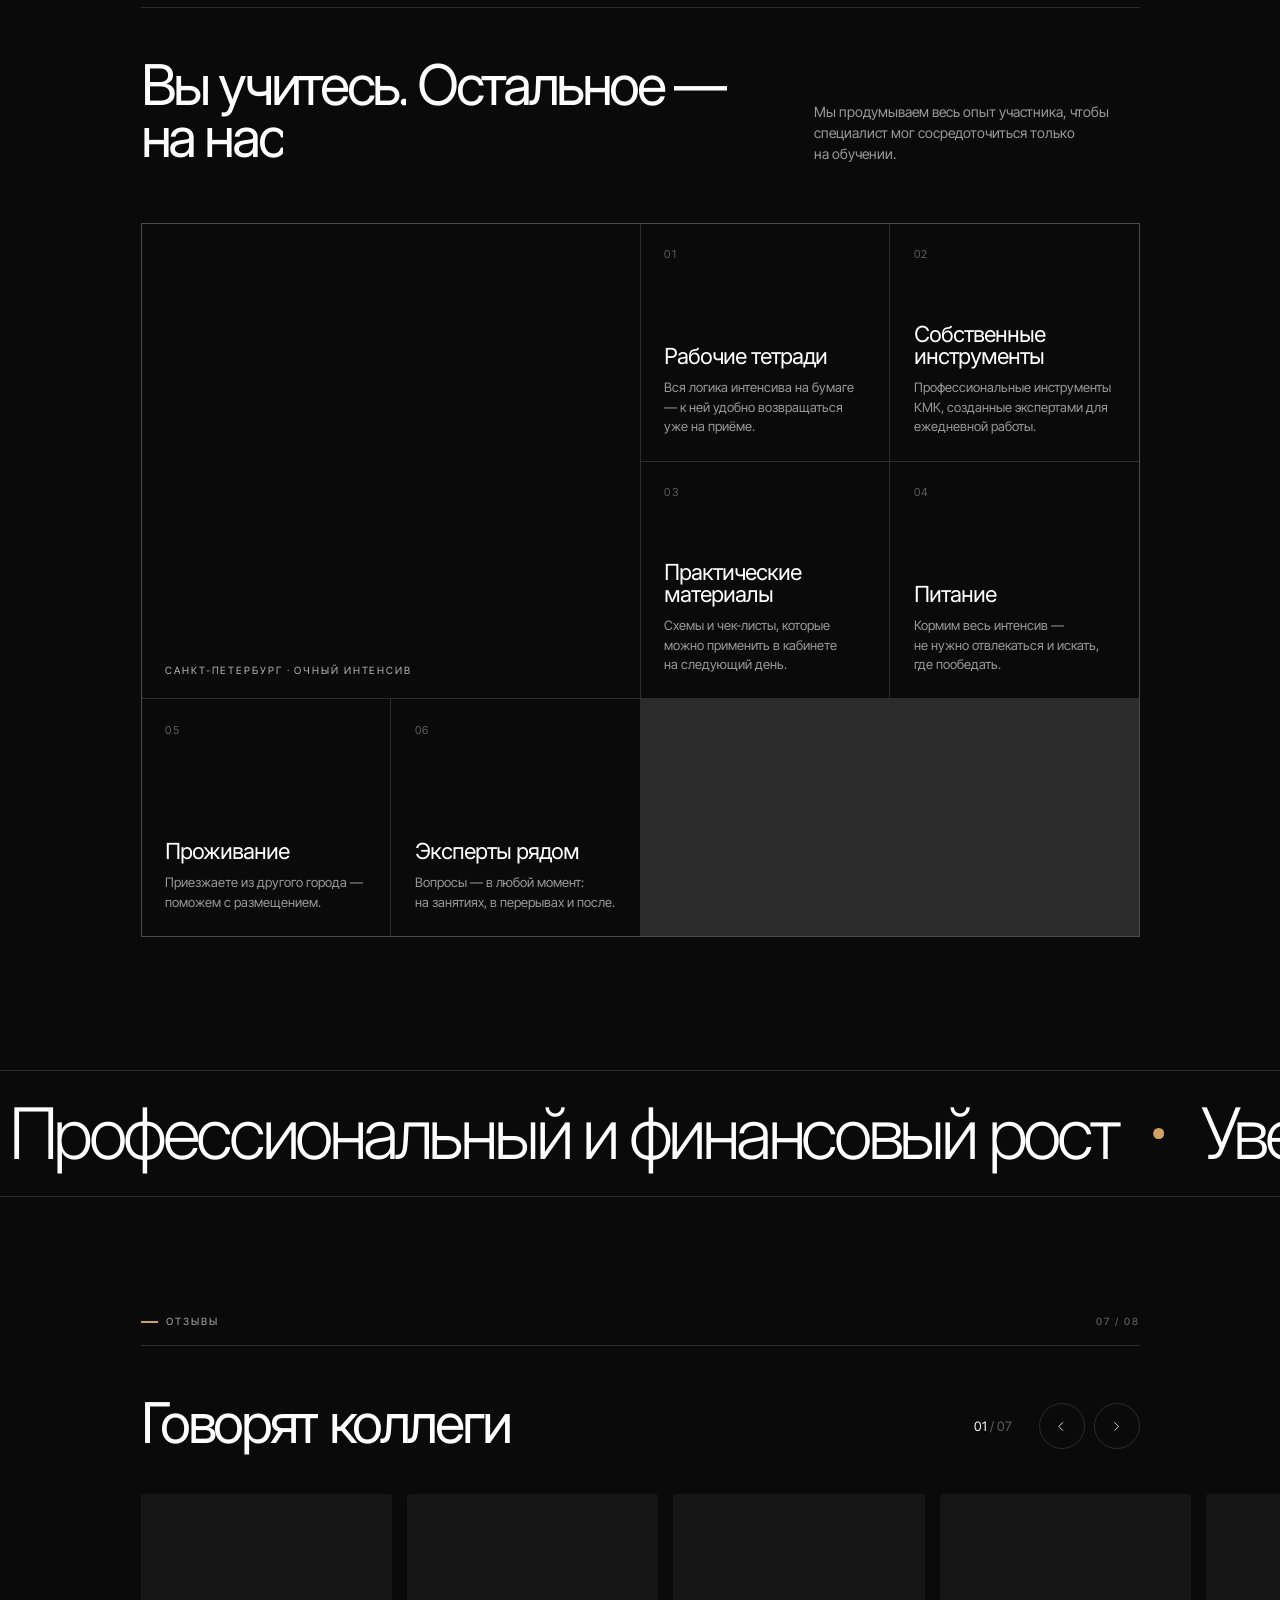
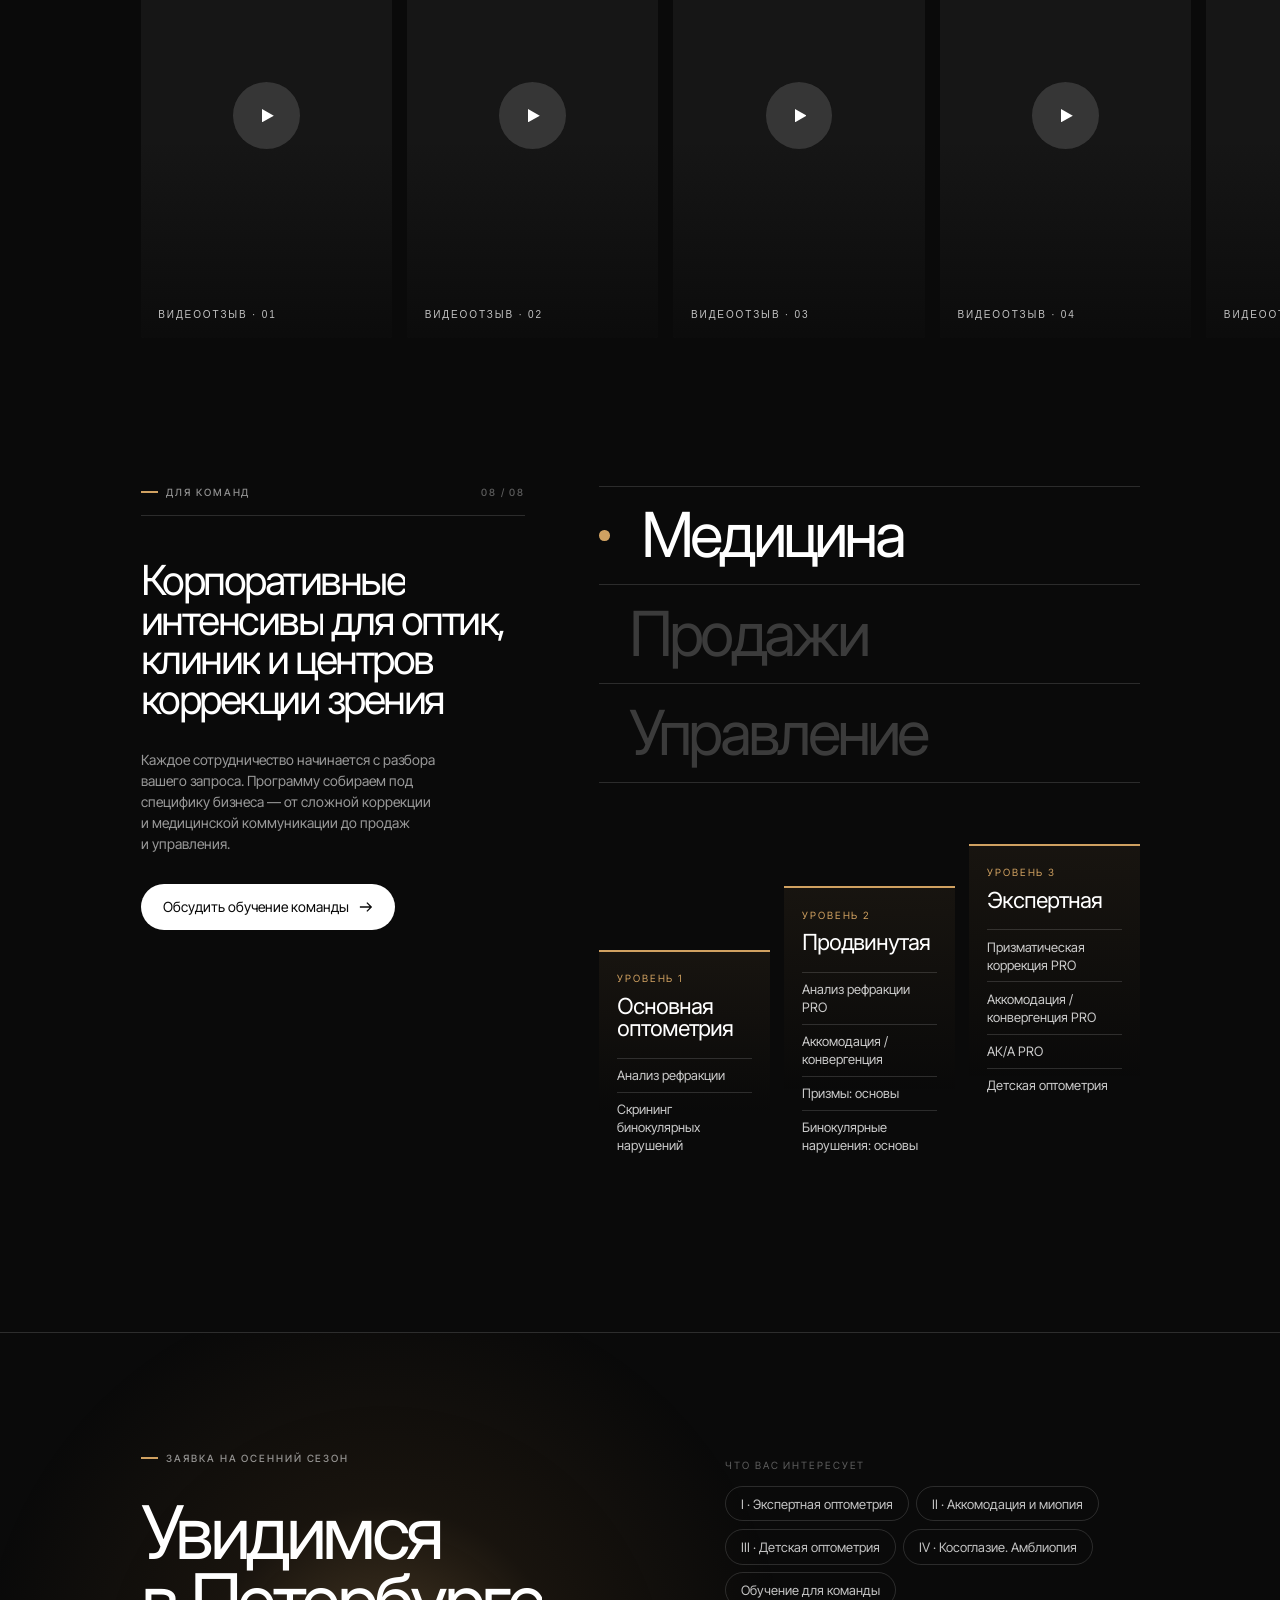
==== commit 11bfa9a4: "Описания «Вместо этого» проявляются по словам из размытия Как текст «О проекте»: каждое слово описан" ====
--- a/index.html
+++ b/index.html
@@ -17,7 +17,7 @@
 <link rel="preconnect" href="https://fonts.googleapis.com">
 <link rel="preconnect" href="https://fonts.gstatic.com" crossorigin>
 <link rel="stylesheet" href="https://fonts.googleapis.com/css2?family=Inter:wght@300;400&family=Inter+Tight:wght@400;500;600&family=Manrope:wght@700&family=Marck+Script&display=swap">
-<link rel="stylesheet" href="blocks.css?v=b359321c">
+<link rel="stylesheet" href="blocks.css?v=1a36ef1b">
 <style>
 /* ─────────── кадр «70», все координаты из Figma ─────────── */
 *,*::before,*::after{box-sizing:border-box}
@@ -872,6 +872,6 @@
 <script src="smooth-scroll.js?v=850f2b6e"></script>
 <script src="reel.js?v=8bee7bac"></script>
 <script src="ui.js?v=783d3760"></script>
-<script src="blocks.js?v=e4085b4c"></script>
+<script src="blocks.js?v=6fc863b2"></script>
 </body>
 </html>
--- a/blocks.css
+++ b/blocks.css
@@ -101,10 +101,12 @@
    тянется слева направо по каждой строке пункта; пункт уходит в тень вместе с ней */
 .st-no span{background:linear-gradient(var(--acc),var(--acc)) 0 60%/calc(var(--p,0) * 100%) max(2px,.2rem) no-repeat;
   -webkit-box-decoration-break:clone;box-decoration-break:clone}
-/* описание проявляется во второй половине отрезка и чуть подъезжает слева */
-.st-yes{--q:clamp(0,(var(--p,0) - .35) / .65,1);
-  max-width:45.7rem;margin:0;padding-top:.7rem;font:400 max(13px,1.5rem)/1.35 "Inter Tight",sans-serif;
-  color:rgba(255,255,255,.87);opacity:var(--q);transform:translateX(calc((1 - var(--q)) * 3rem))}
+/* описание проявляется по словам из размытия вслед за зачёркиванием (как текст «О проекте»):
+   у каждого слова свой --t 0→1 (blocks.js) */
+.st-yes{max-width:45.7rem;margin:0;padding-top:.7rem;font:400 max(13px,1.5rem)/1.35 "Inter Tight",sans-serif;
+  color:rgba(255,255,255,.87)}
+.st-yes .bw{filter:blur(calc((1 - var(--t,0)) * 10px));opacity:calc(var(--t,0) * 1)}
+@media (prefers-reduced-motion:reduce){.st-yes .bw{filter:none;opacity:1}}
 .st-yes small{display:block;margin-bottom:1.2rem;font:600 max(10px,1.2rem)/1.35 "Inter Tight",sans-serif;
   text-transform:uppercase;color:var(--acc)}
 
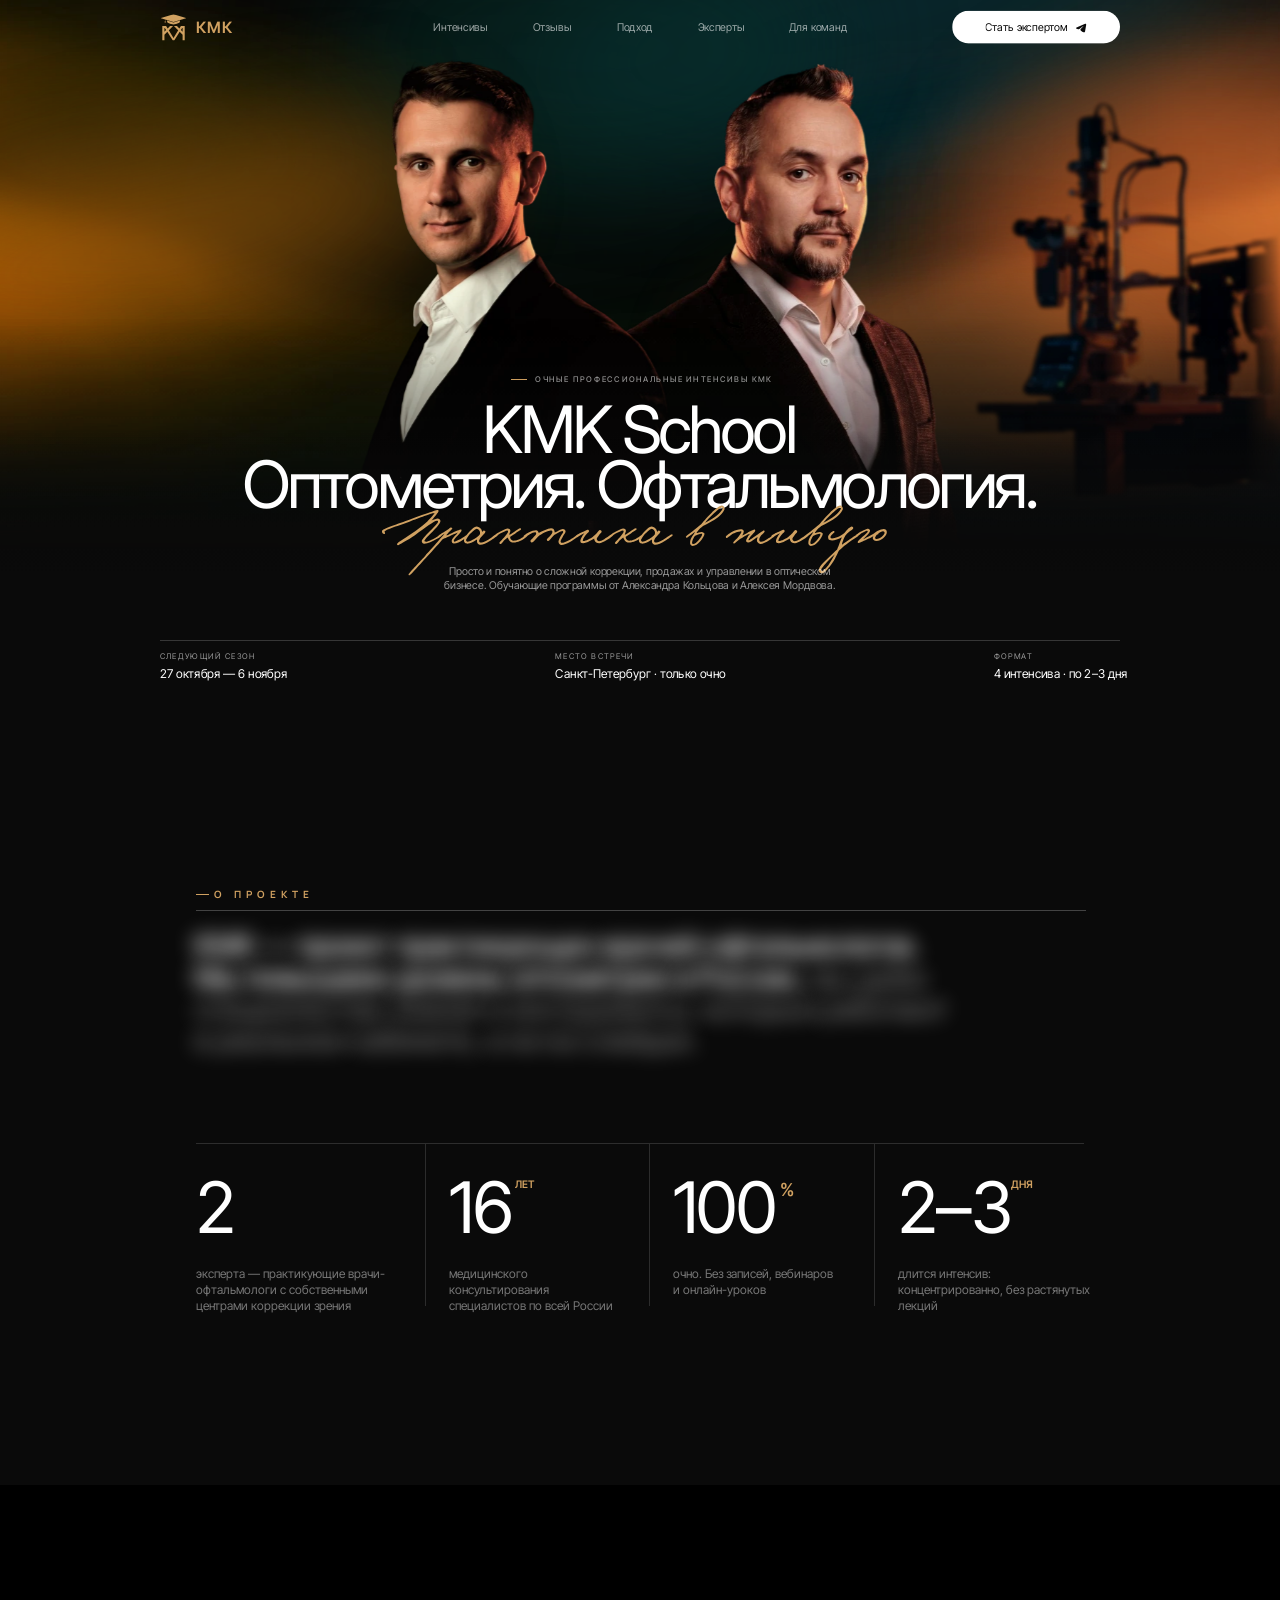
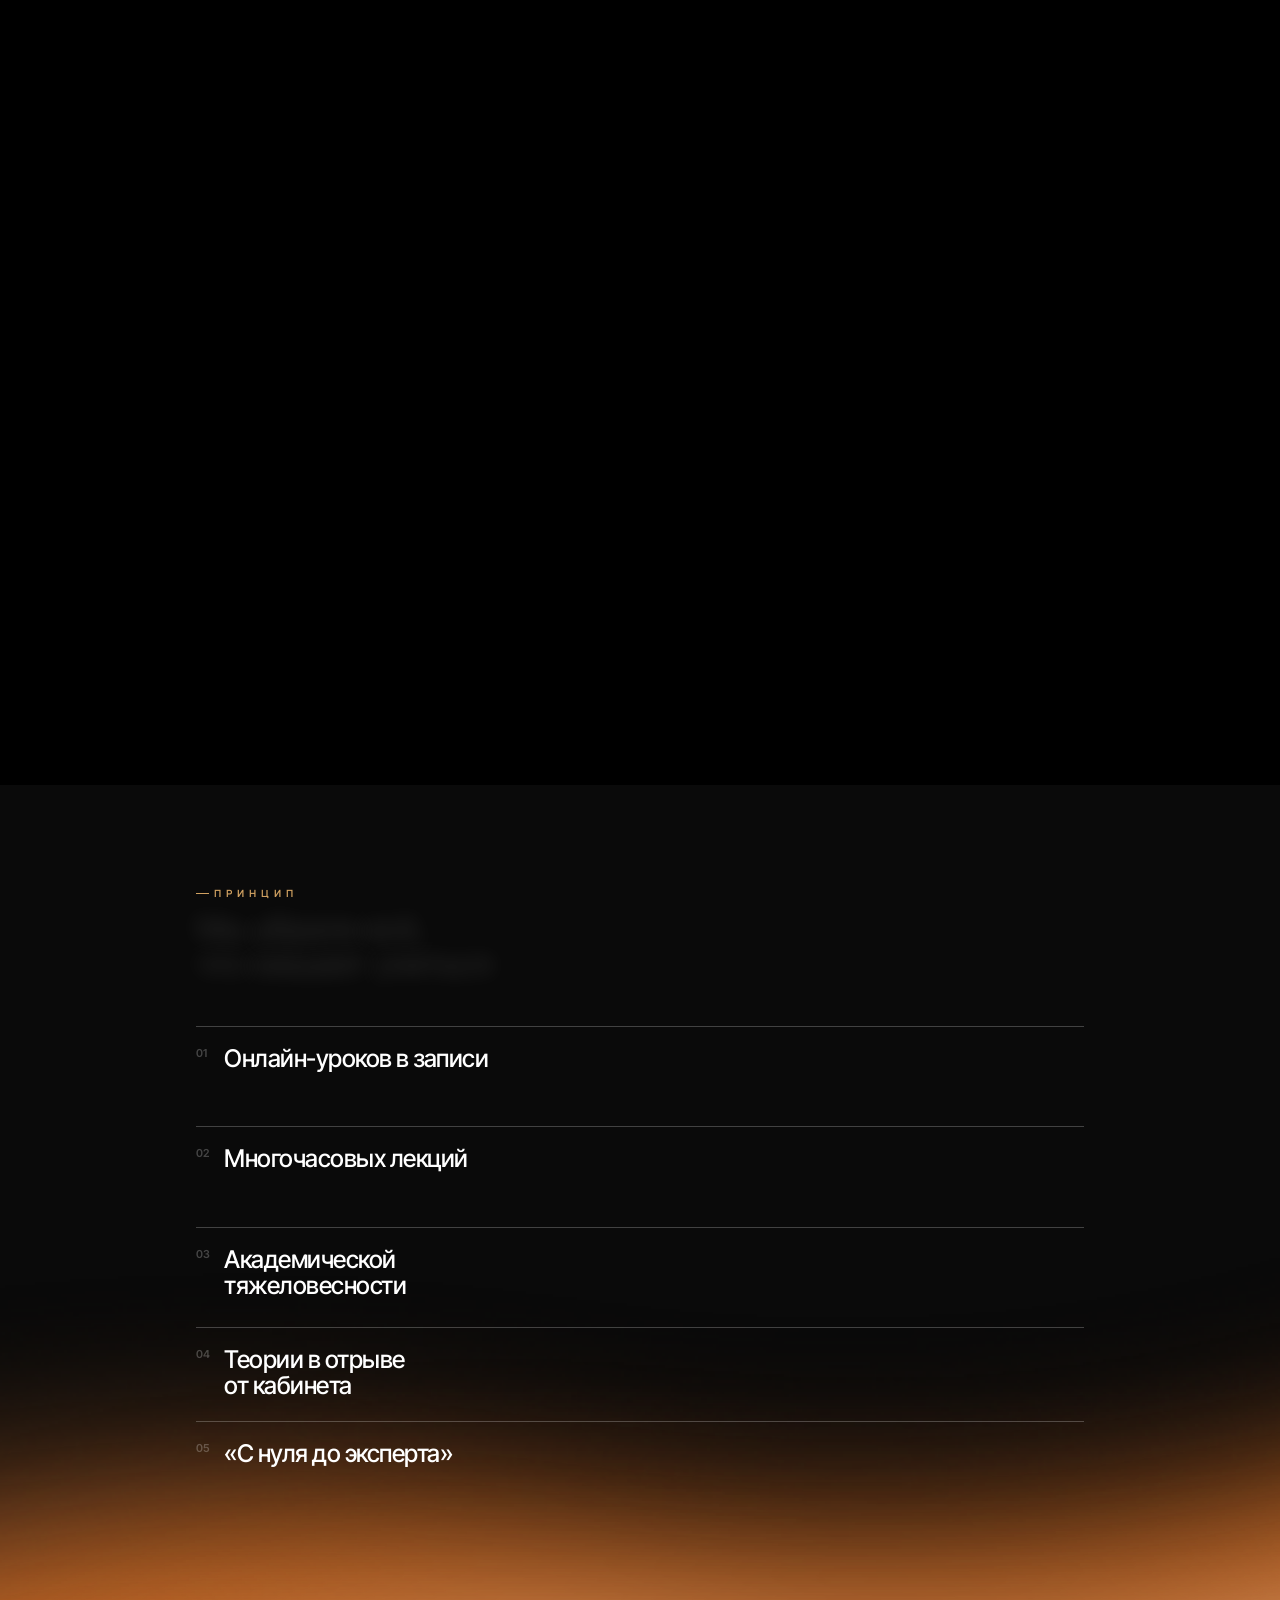
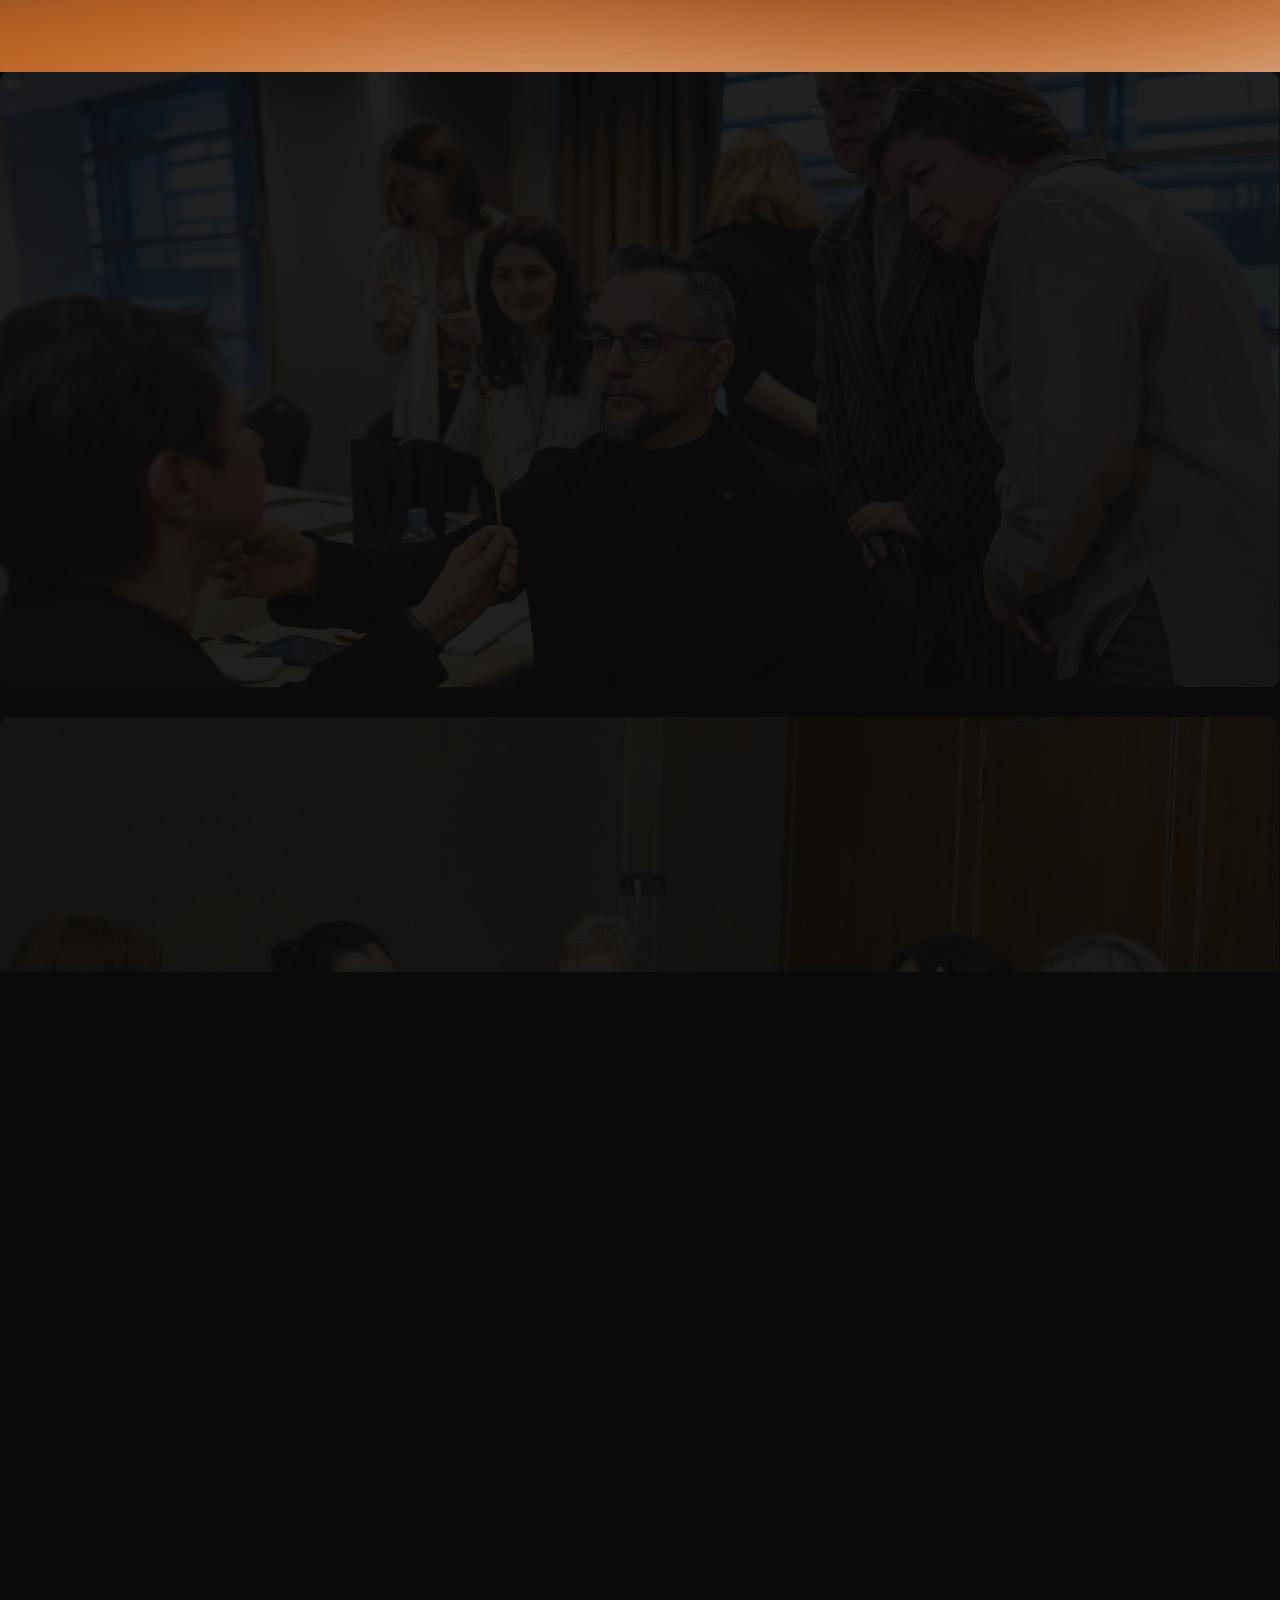
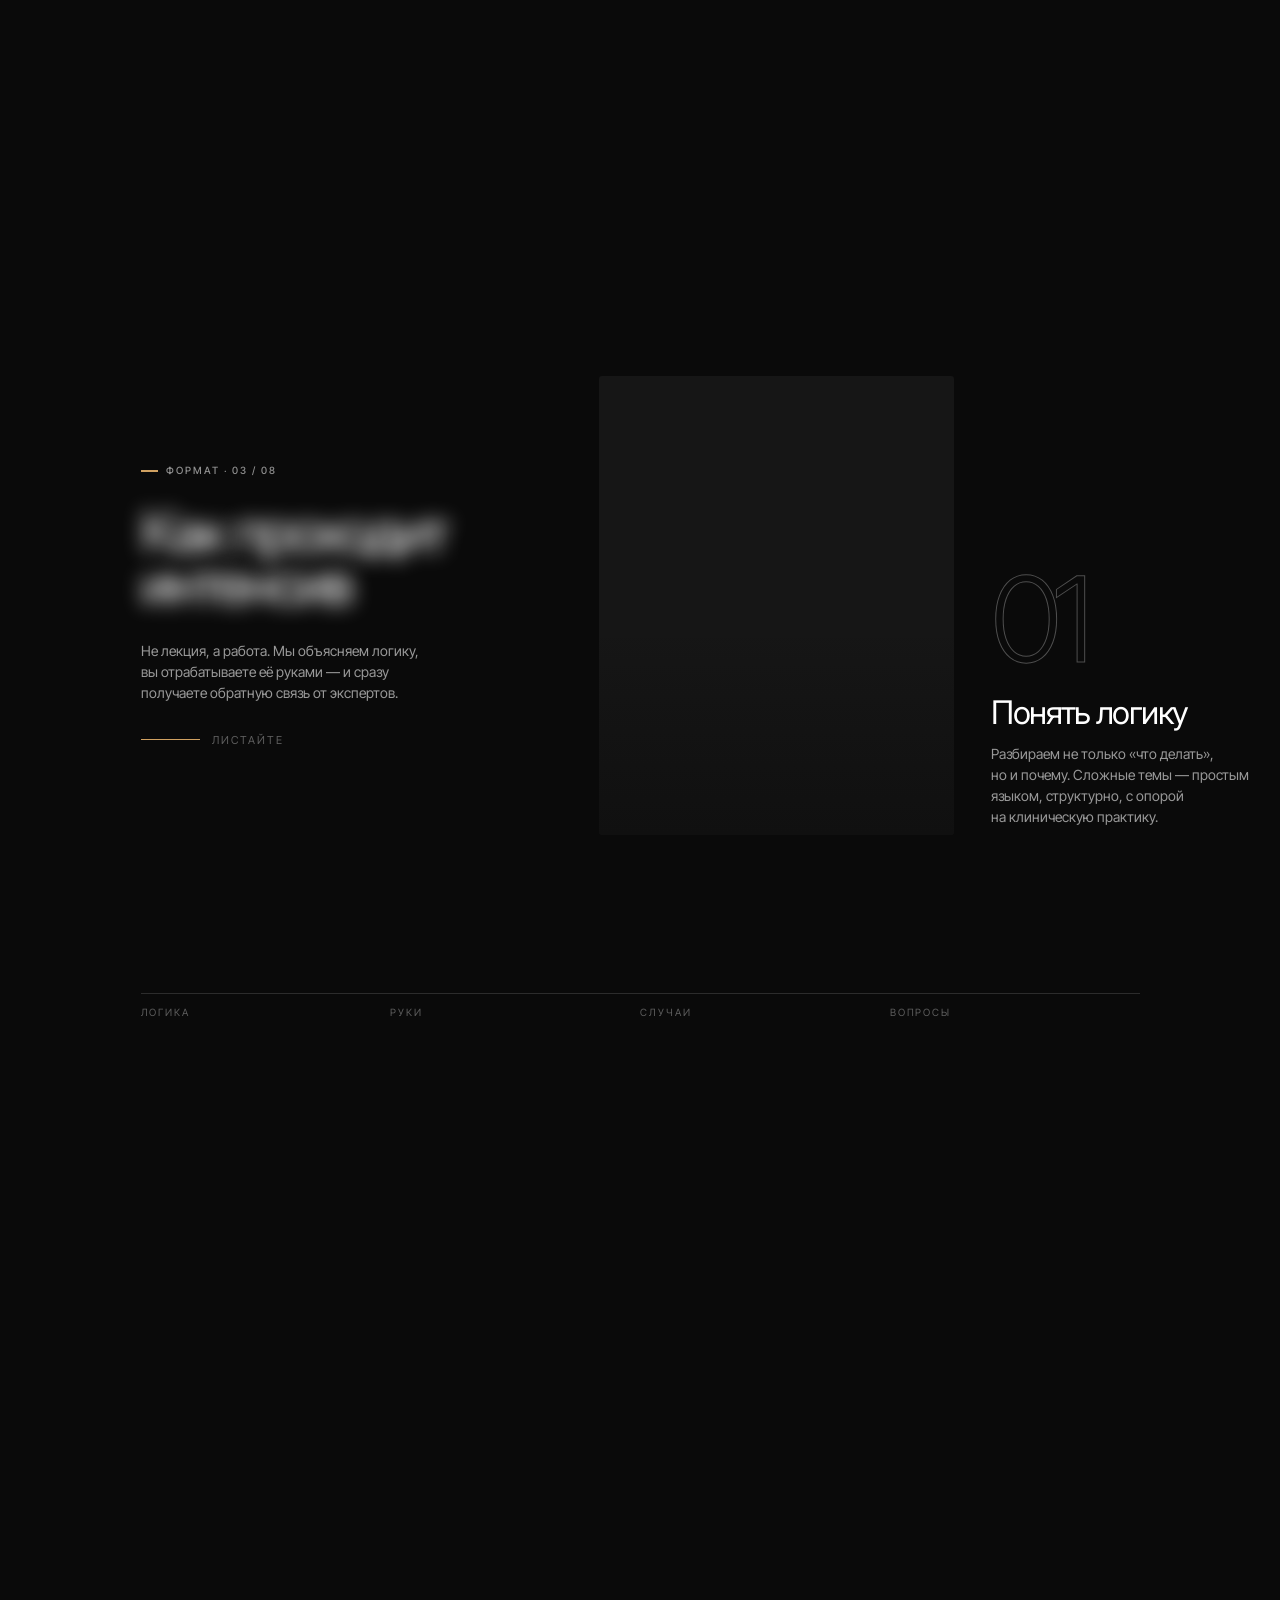
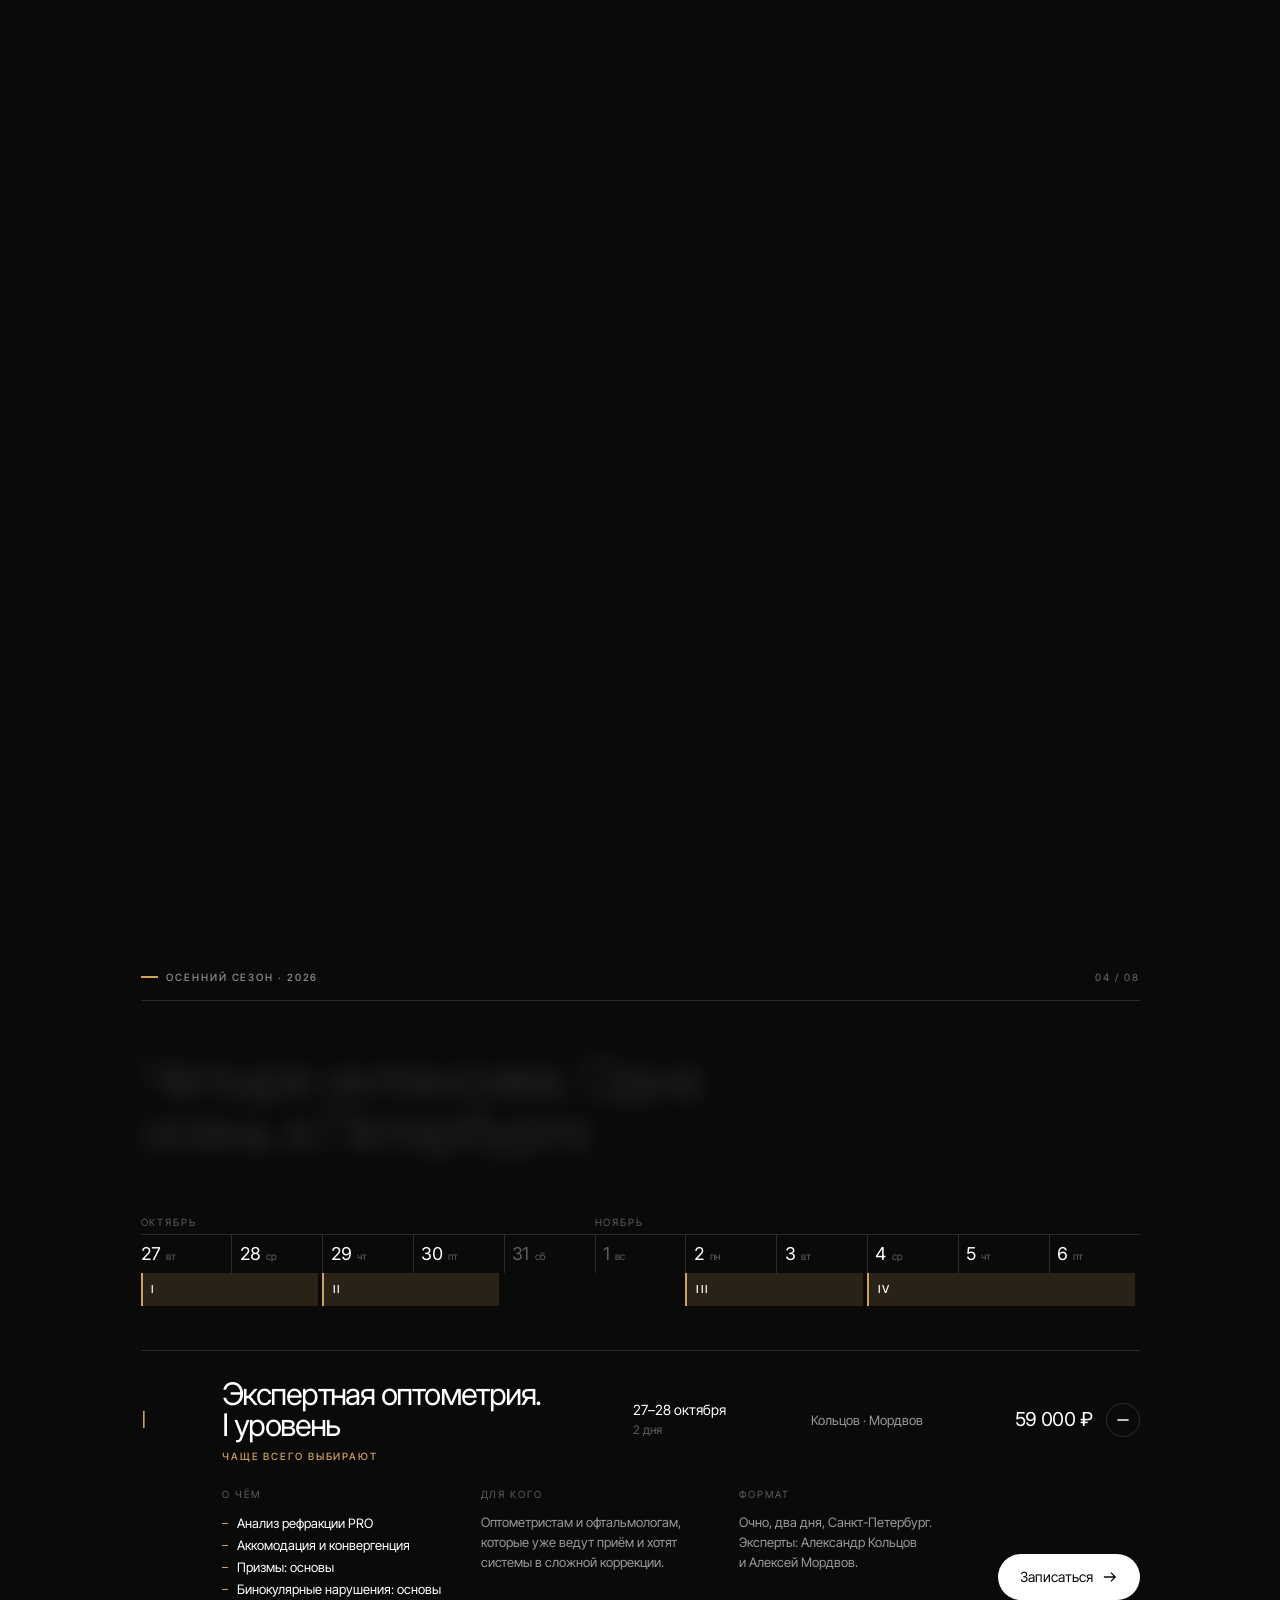
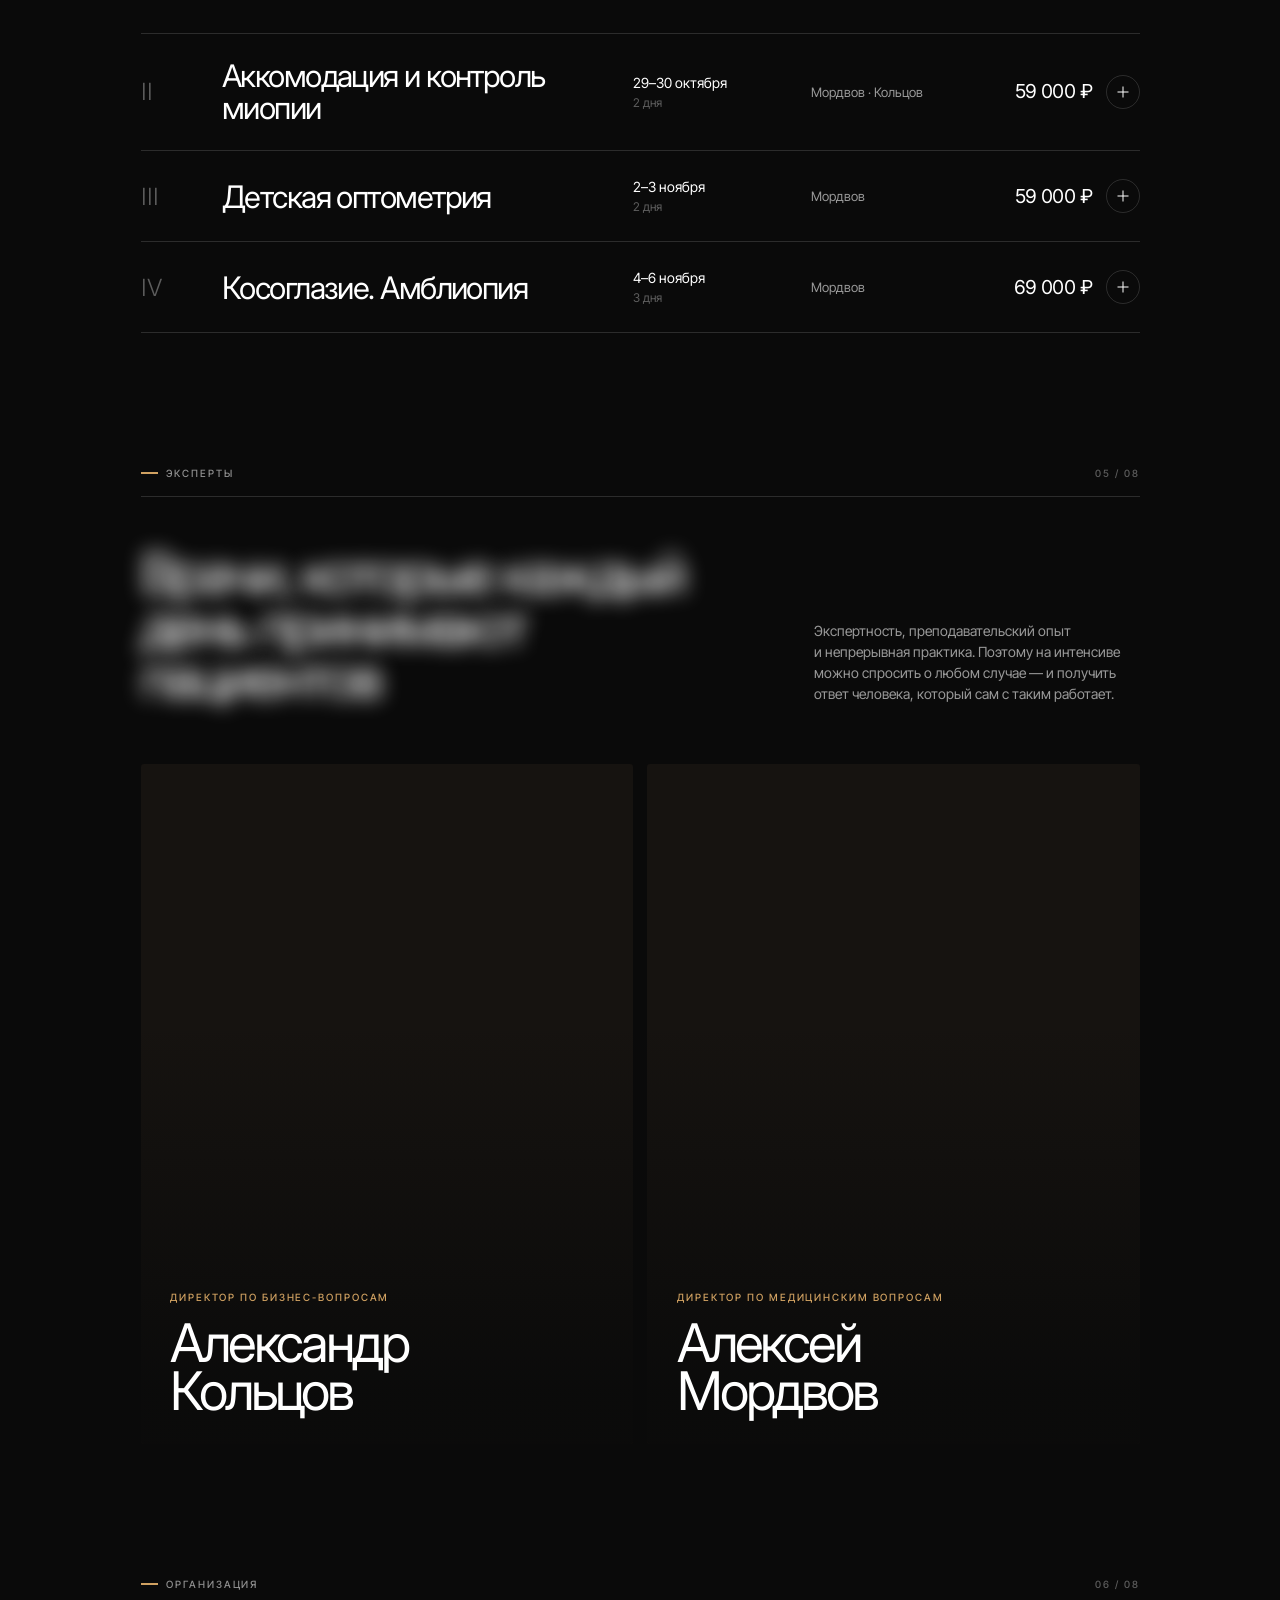
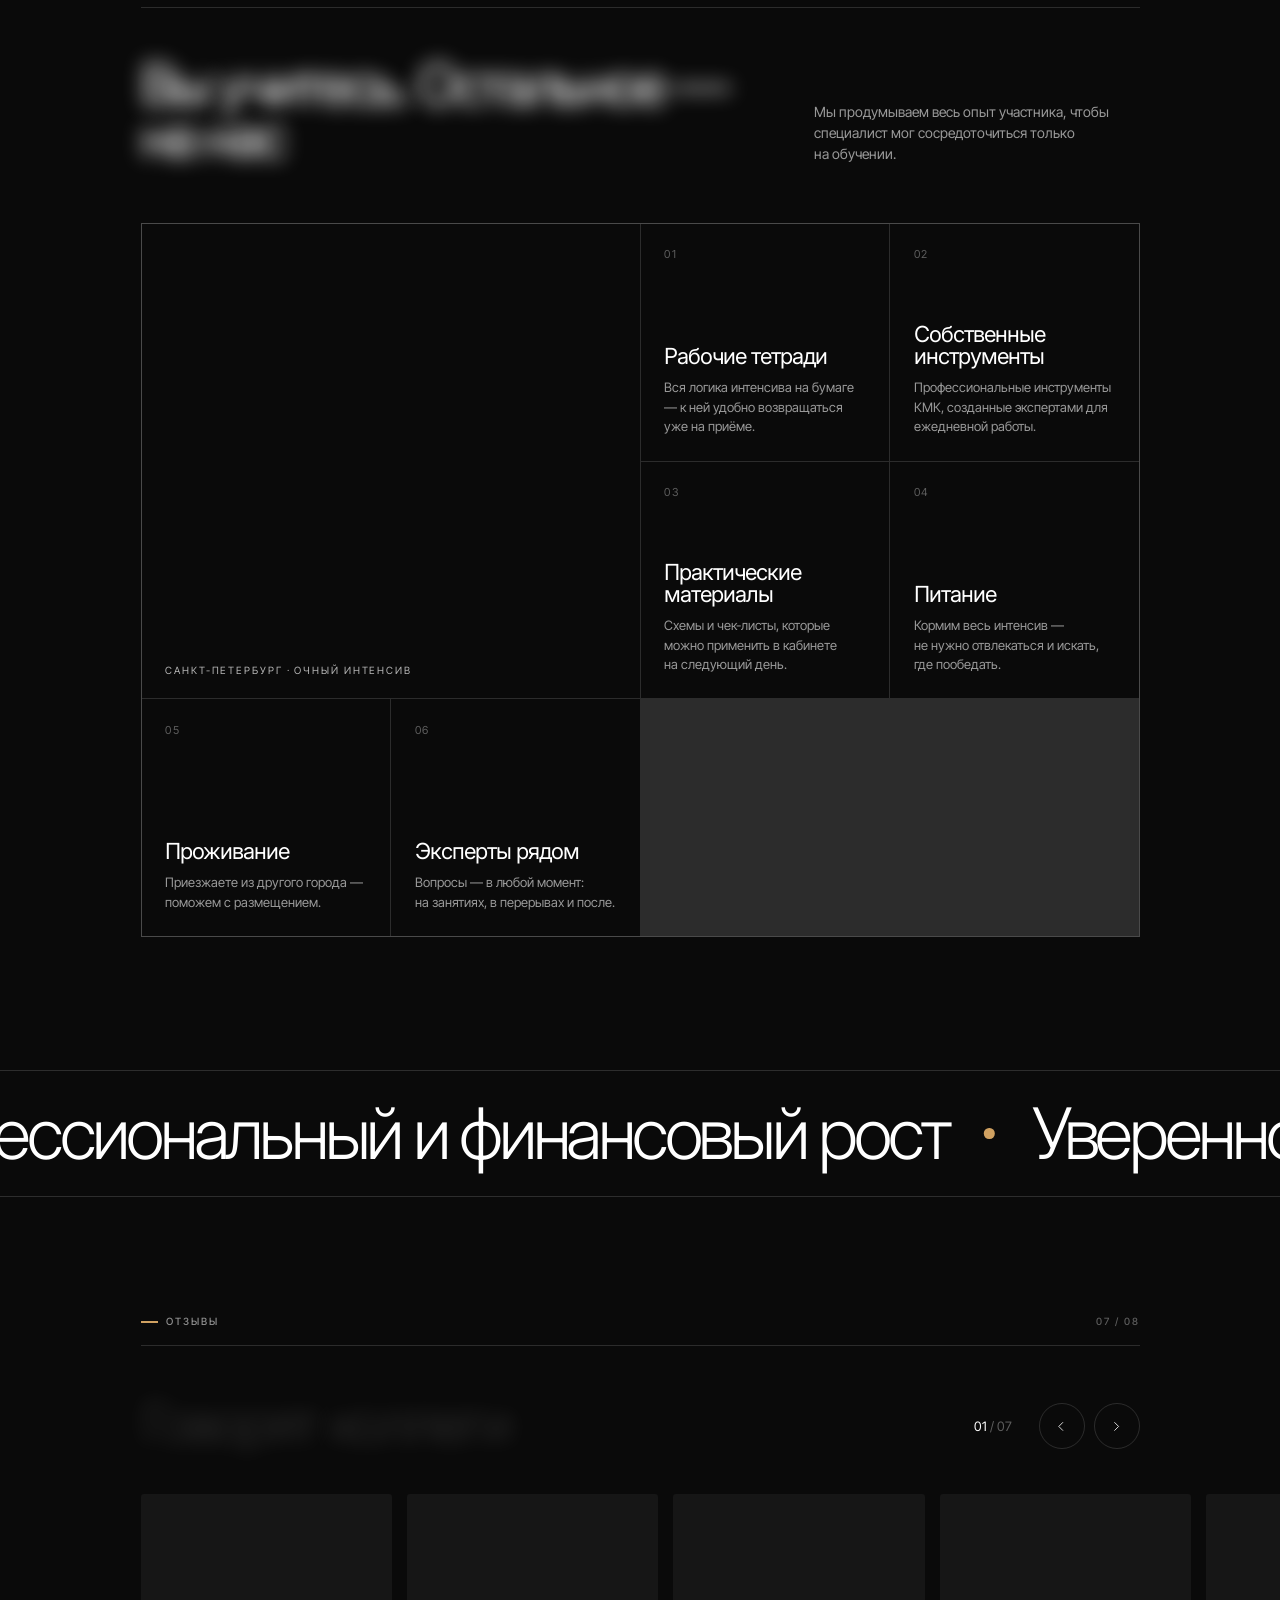
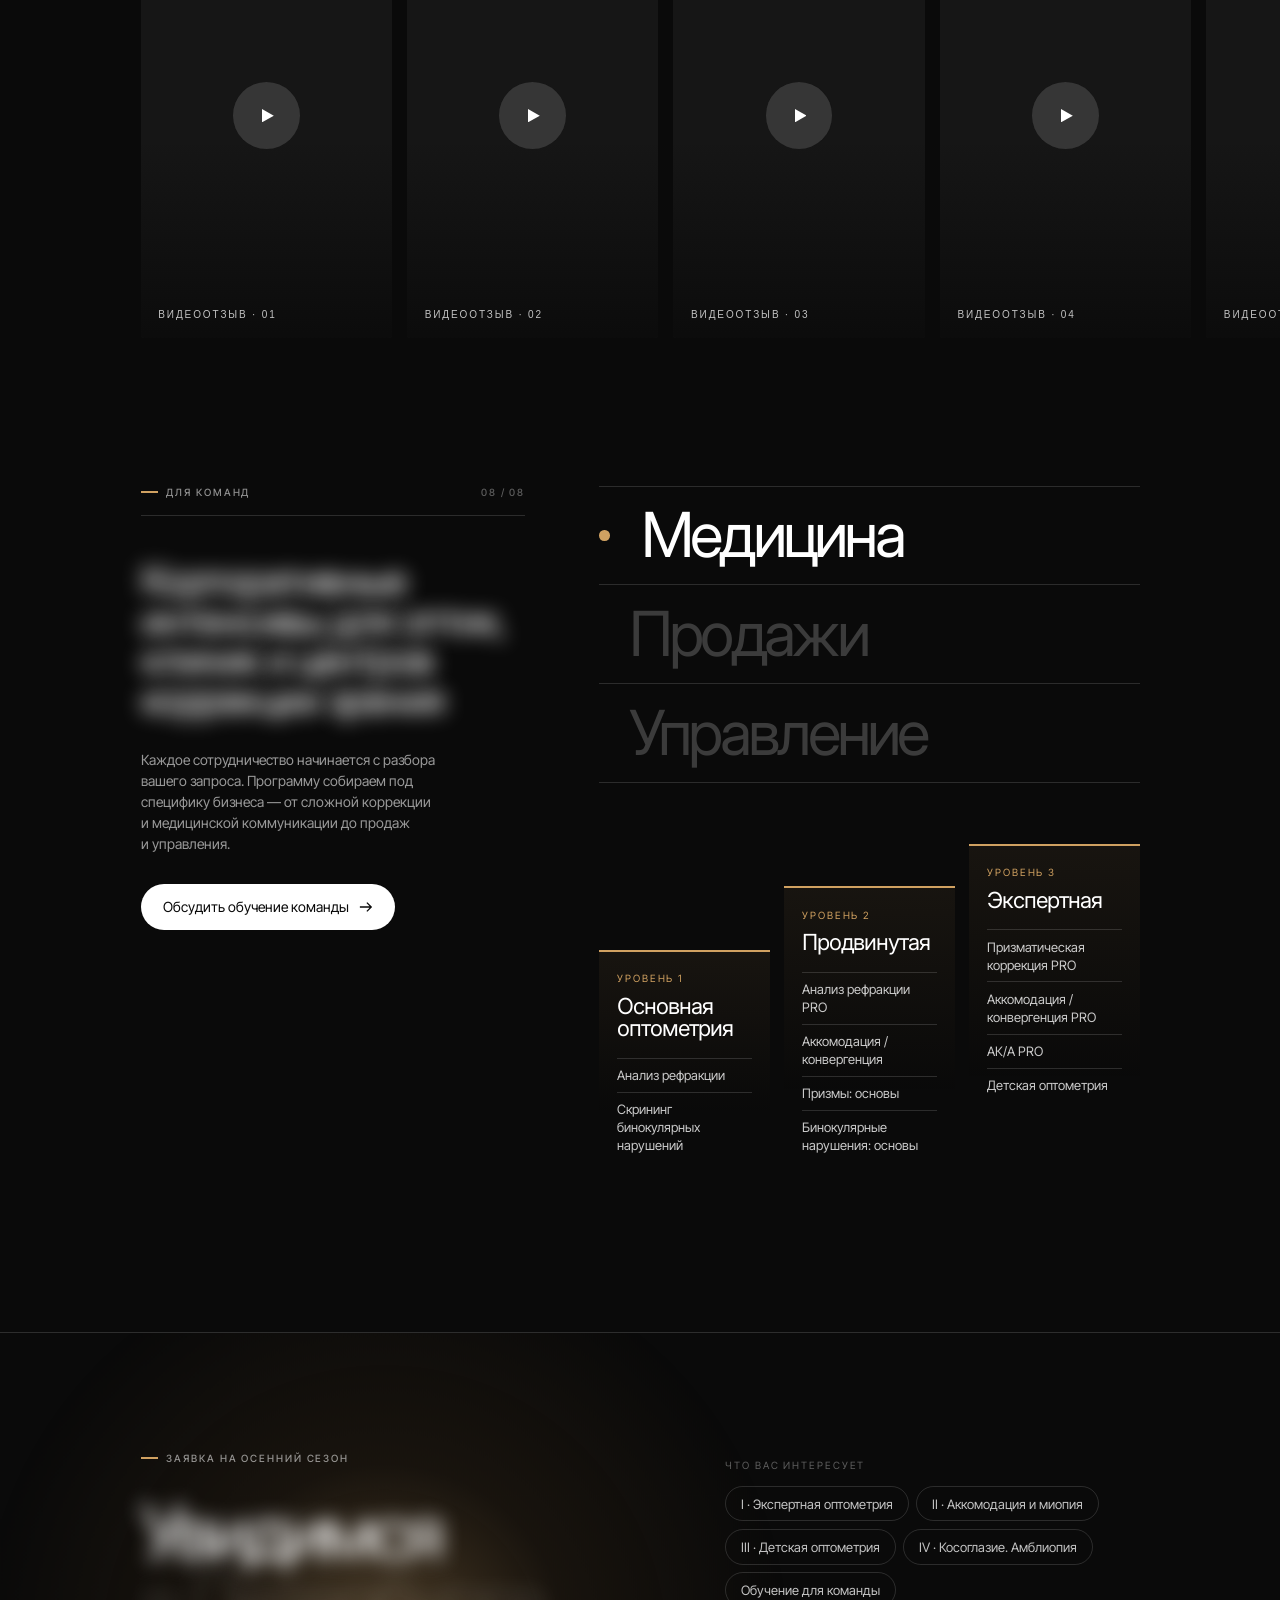
==== commit 49274c2b: "Заголовки проявляются из размытия, описания пунктов выпадают сверху - все заголовки сайта ([data-spl" ====
--- a/index.html
+++ b/index.html
@@ -17,7 +17,7 @@
 <link rel="preconnect" href="https://fonts.googleapis.com">
 <link rel="preconnect" href="https://fonts.gstatic.com" crossorigin>
 <link rel="stylesheet" href="https://fonts.googleapis.com/css2?family=Inter:wght@300;400&family=Inter+Tight:wght@400;500;600&family=Manrope:wght@700&family=Marck+Script&display=swap">
-<link rel="stylesheet" href="blocks.css?v=1a36ef1b">
+<link rel="stylesheet" href="blocks.css?v=9e122f87">
 <style>
 /* ─────────── кадр «70», все координаты из Figma ─────────── */
 *,*::before,*::after{box-sizing:border-box}
@@ -872,6 +872,6 @@
 <script src="smooth-scroll.js?v=850f2b6e"></script>
 <script src="reel.js?v=8bee7bac"></script>
 <script src="ui.js?v=783d3760"></script>
-<script src="blocks.js?v=6fc863b2"></script>
+<script src="blocks.js?v=800f00b0"></script>
 </body>
 </html>
--- a/blocks.css
+++ b/blocks.css
@@ -35,11 +35,9 @@
 .h2-s{font-size:5.6rem;line-height:.96}
 .h2 em{font-style:normal}
 
-/* заголовки поднимаются по словам из-под маски */
-[data-split] .w{display:inline-block;overflow:hidden;vertical-align:top;padding-bottom:.12em;margin-bottom:-.12em}
-[data-split] .w>span{display:inline-block;transform:translateY(110%);
-  transition:transform 1.1s var(--out) calc(var(--i) * 45ms)}
-[data-split].is-in .w>span{transform:none}
+/* заголовки проявляются по словам из размытия по мере прокрутки, как текст «О проекте»:
+   у каждого слова свой --t 0→1 (blocks.js) */
+[data-split] .w{display:inline-block;filter:blur(calc((1 - var(--t,0)) * 10px));opacity:calc(.12 + var(--t,0) * .88)}
 
 [data-reveal]{opacity:0;transform:translateY(3rem);
   transition:opacity 1s ease var(--d,0s),transform 1.2s var(--out) var(--d,0s)}
@@ -101,12 +99,14 @@
    тянется слева направо по каждой строке пункта; пункт уходит в тень вместе с ней */
 .st-no span{background:linear-gradient(var(--acc),var(--acc)) 0 60%/calc(var(--p,0) * 100%) max(2px,.2rem) no-repeat;
   -webkit-box-decoration-break:clone;box-decoration-break:clone}
-/* описание проявляется по словам из размытия вслед за зачёркиванием (как текст «О проекте»):
-   у каждого слова свой --t 0→1 (blocks.js) */
+/* «Вместо этого» и описание выпадают по словам сверху вниз из-под маски, когда строка зачёркнута
+   на треть (класс .is-yes ставит blocks.js) */
 .st-yes{max-width:45.7rem;margin:0;padding-top:.7rem;font:400 max(13px,1.5rem)/1.35 "Inter Tight",sans-serif;
   color:rgba(255,255,255,.87)}
-.st-yes .bw{filter:blur(calc((1 - var(--t,0)) * 10px));opacity:calc(var(--t,0) * 1)}
-@media (prefers-reduced-motion:reduce){.st-yes .bw{filter:none;opacity:1}}
+.st-yes .w{display:inline-block;overflow:hidden;vertical-align:top;padding-top:.12em;margin-top:-.12em}
+.st-yes .w>span{display:inline-block;transform:translateY(-110%);
+  transition:transform .9s var(--out) calc(var(--i) * 22ms)}
+.st-row.is-yes .st-yes .w>span{transform:none}
 .st-yes small{display:block;margin-bottom:1.2rem;font:600 max(10px,1.2rem)/1.35 "Inter Tight",sans-serif;
   text-transform:uppercase;color:var(--acc)}
 
@@ -428,7 +428,8 @@
 
 /* ═════════ меньше движения ═════════ */
 @media (prefers-reduced-motion:reduce){
-  [data-split] .w>span,[data-reveal],.rv{transform:none!important;opacity:1!important;transition:none!important}
+  .st-yes .w>span,[data-reveal],.rv{transform:none!important;opacity:1!important;transition:none!important}
+  [data-split] .w{filter:none!important;opacity:1!important}
   .ap-script{clip-path:none}
 }
 
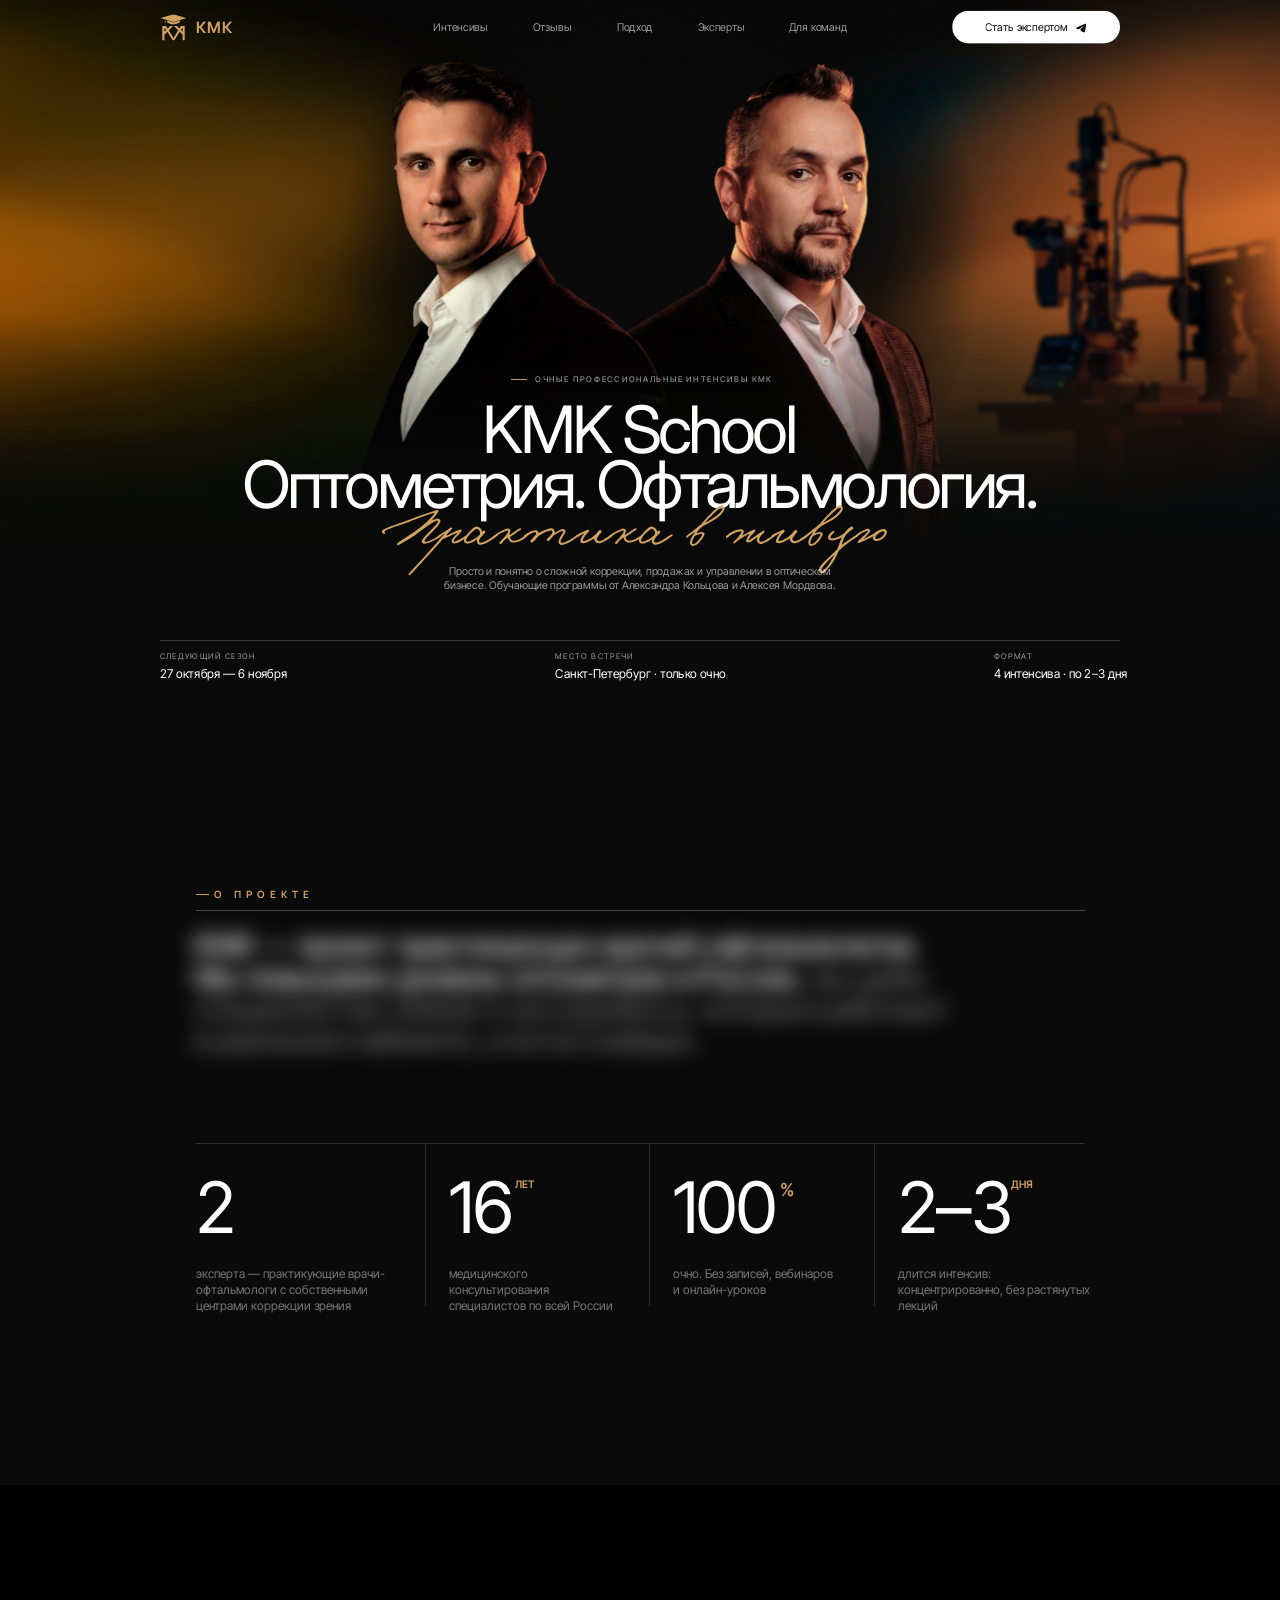
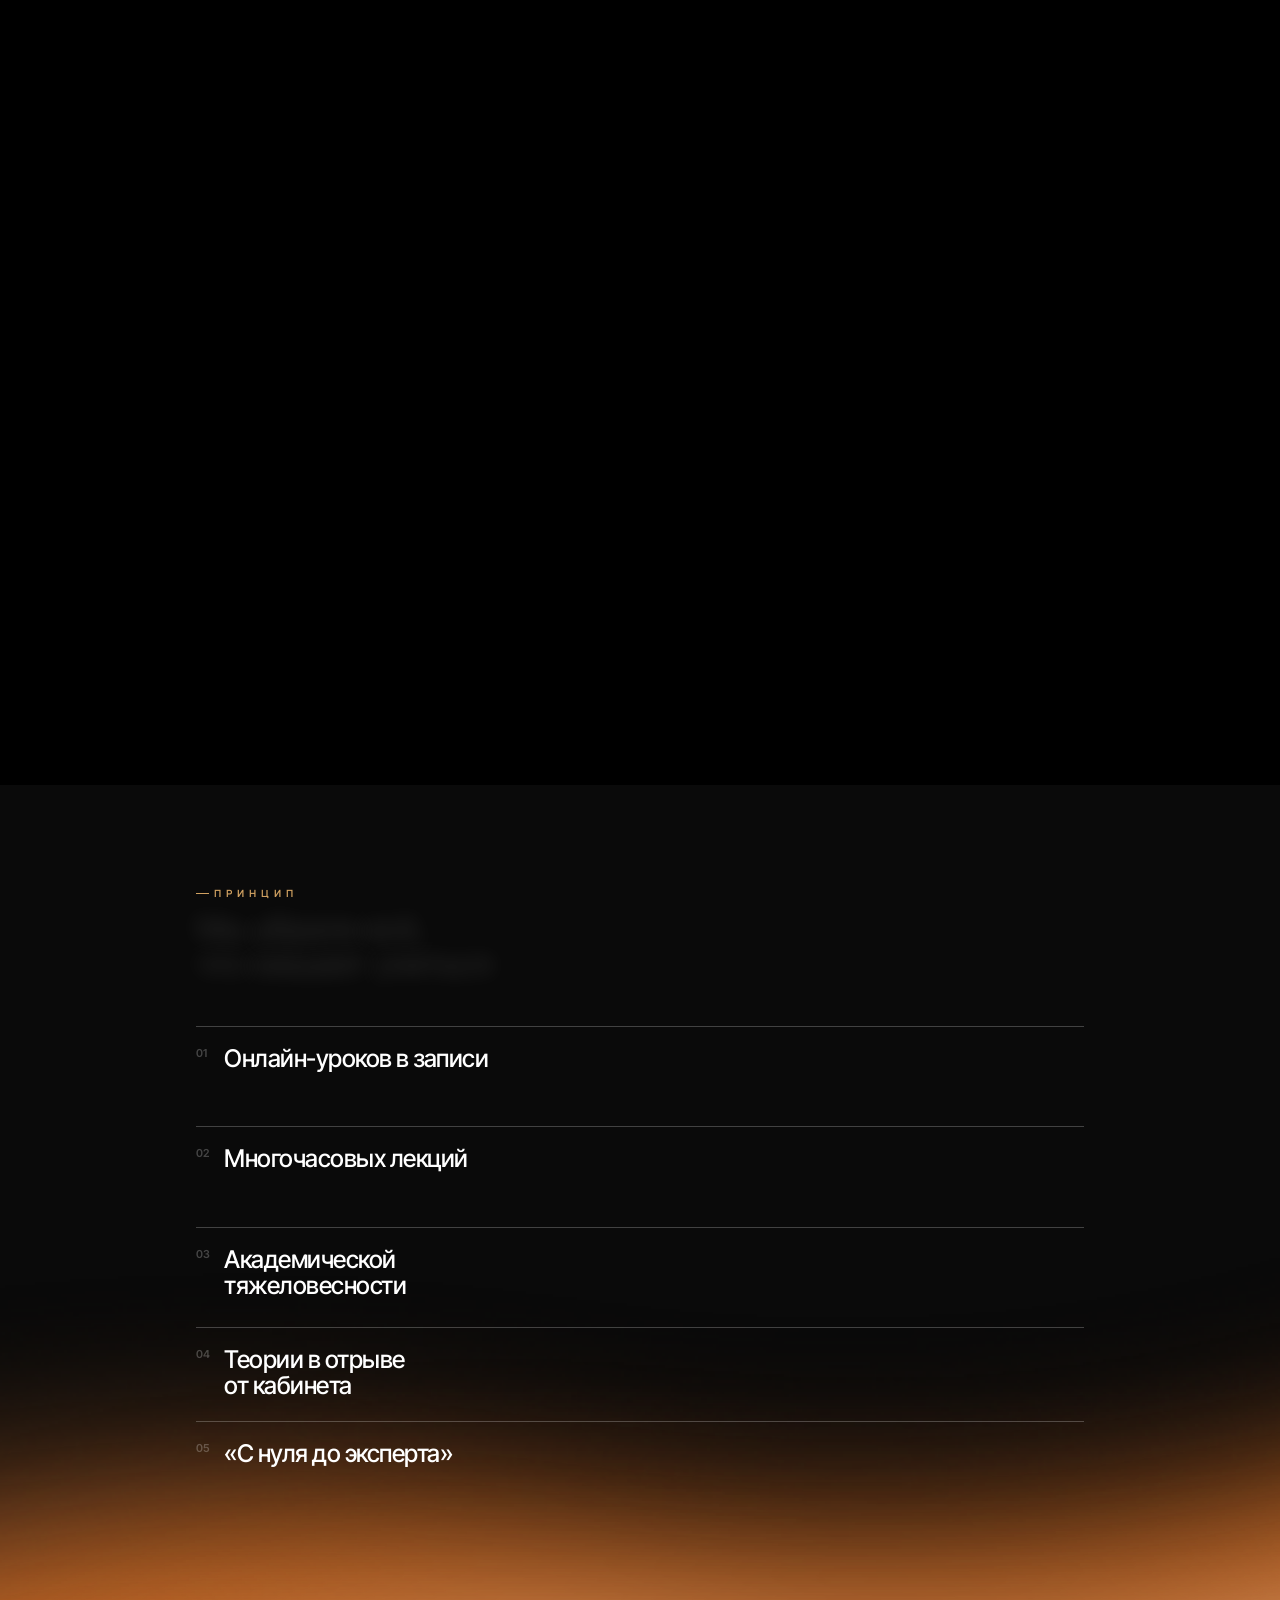
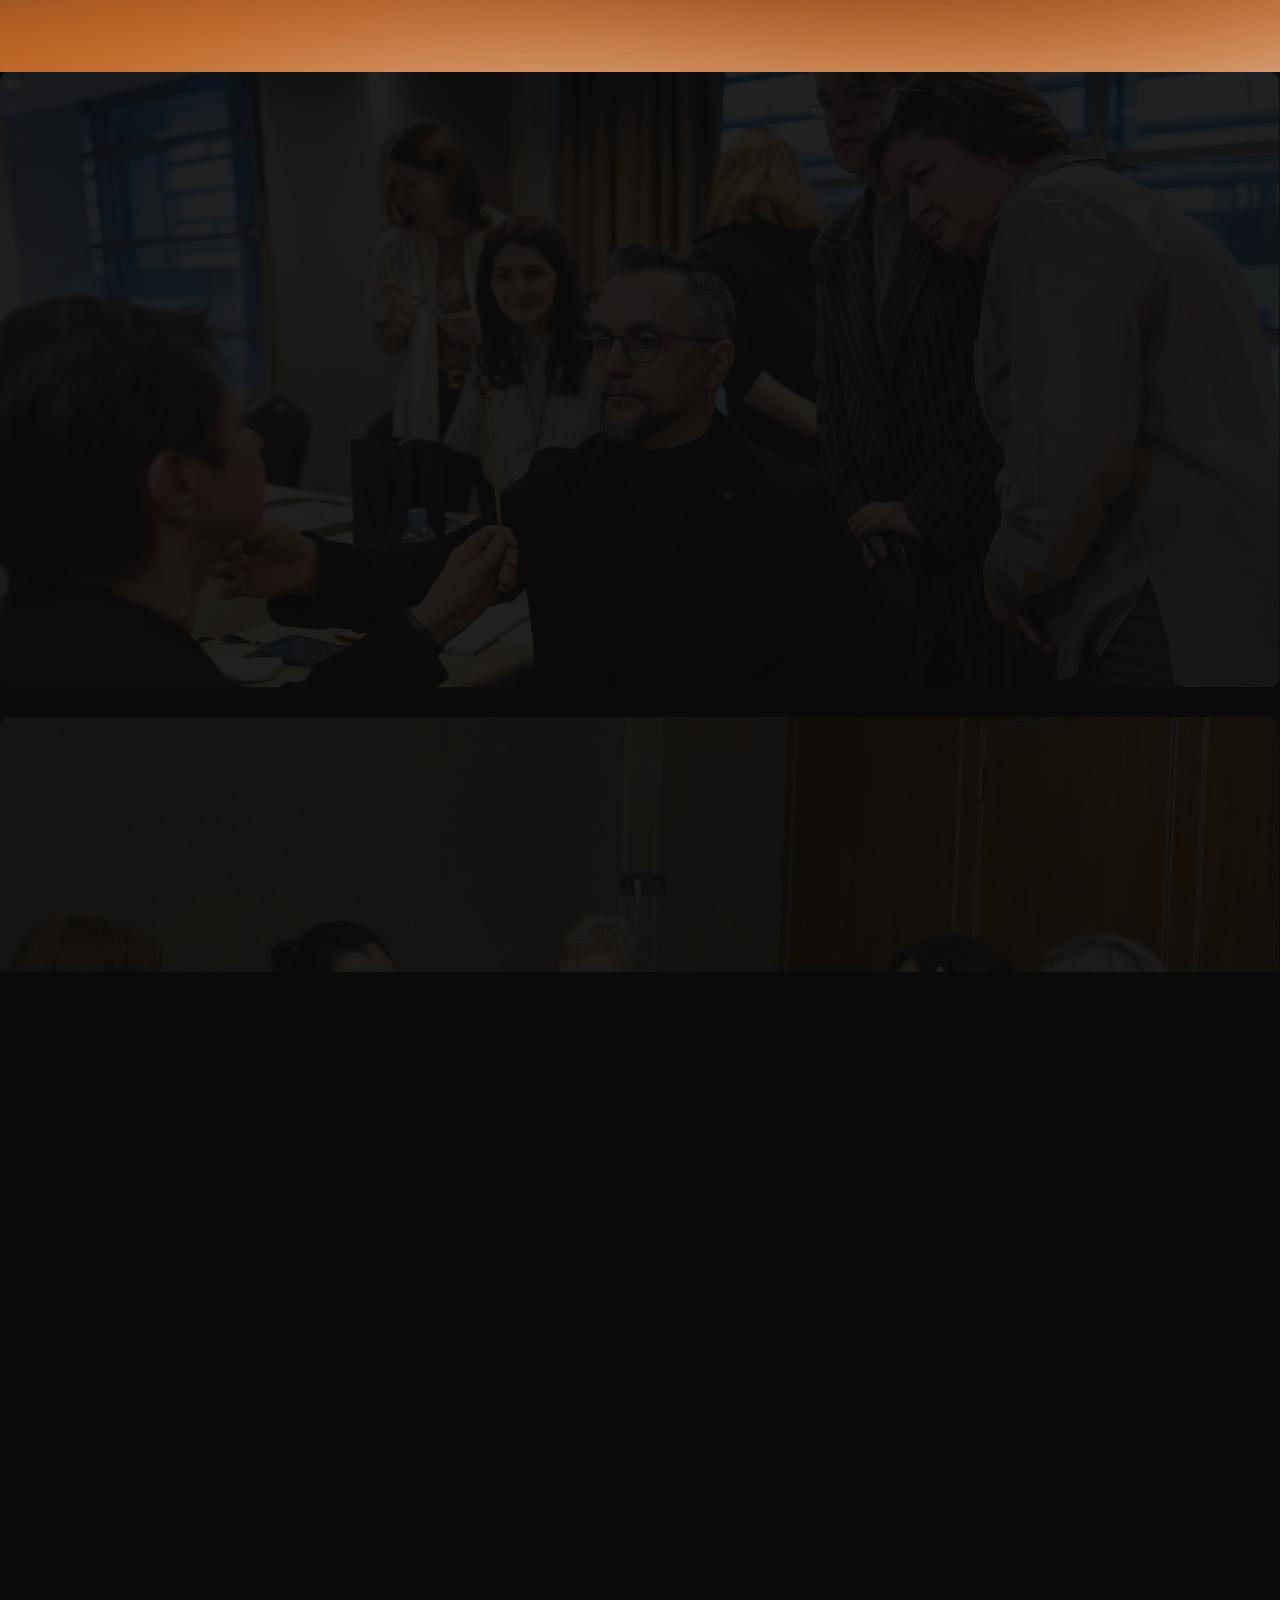
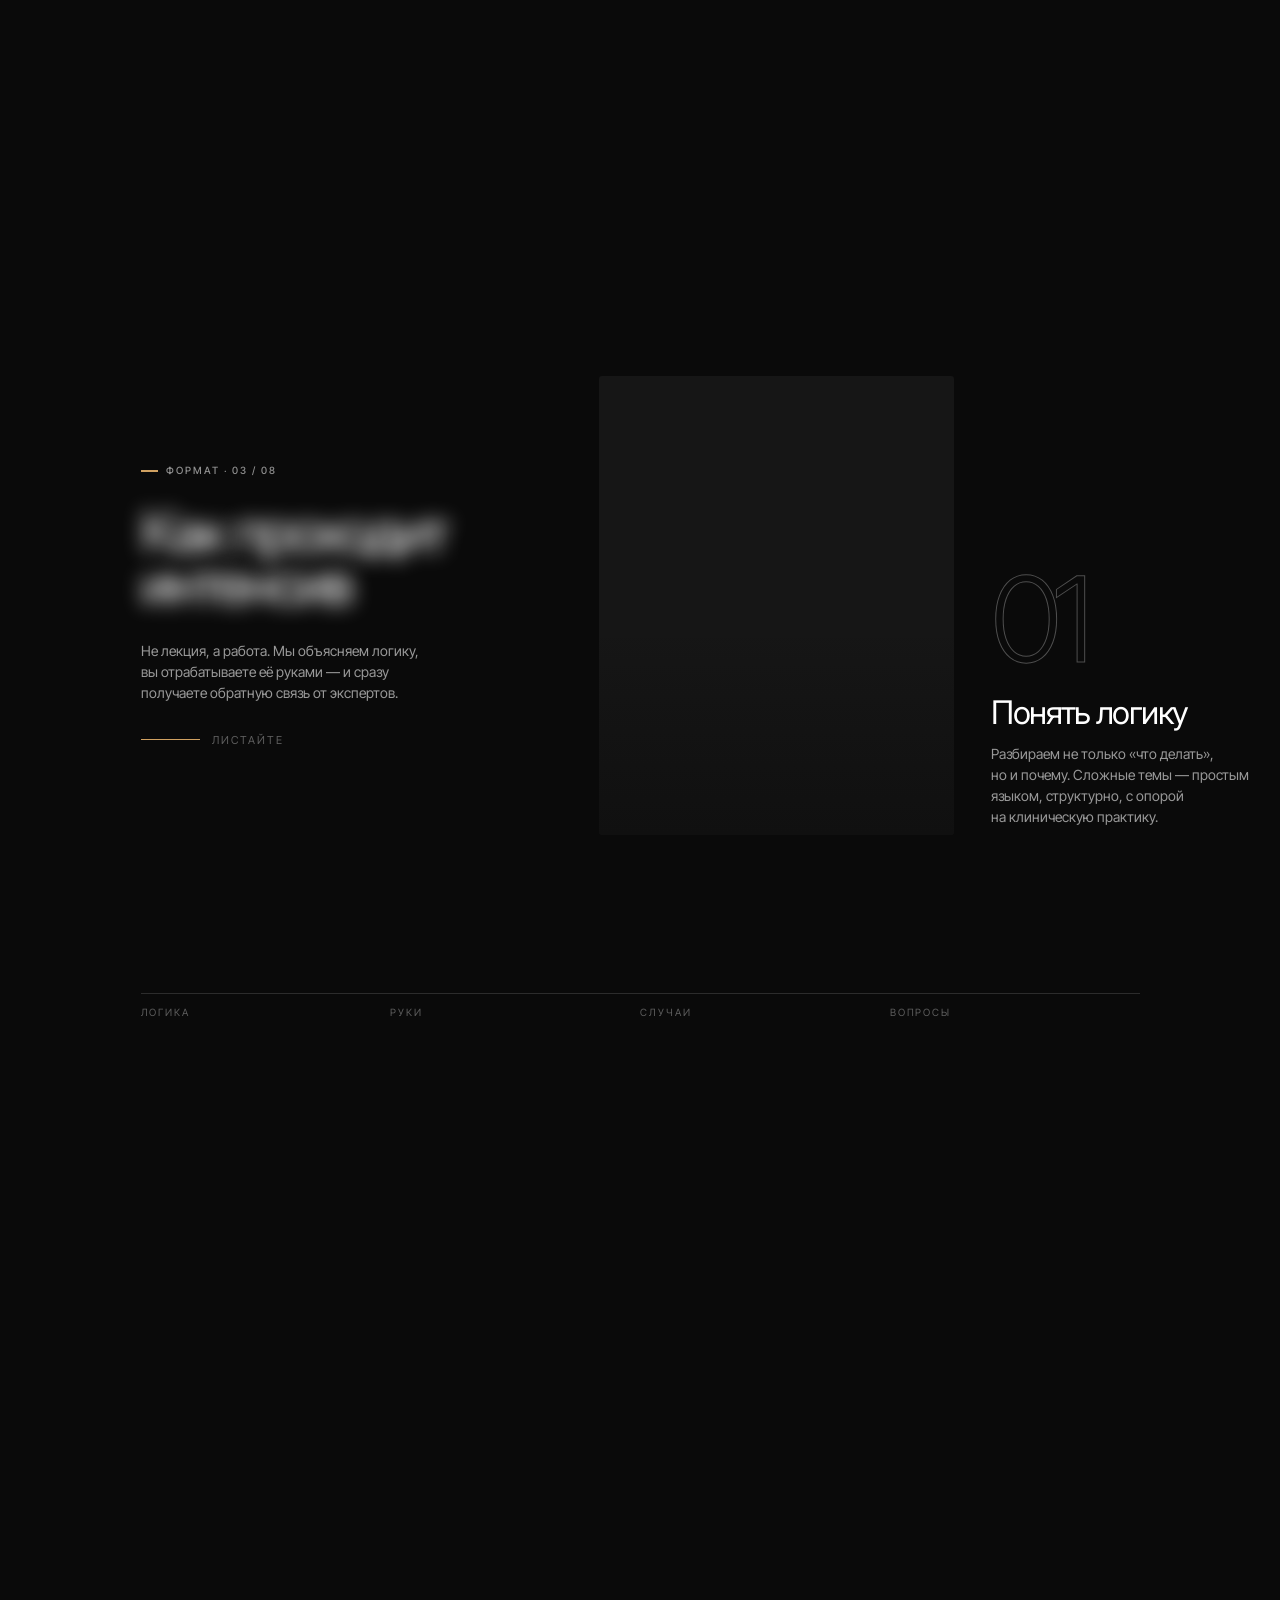
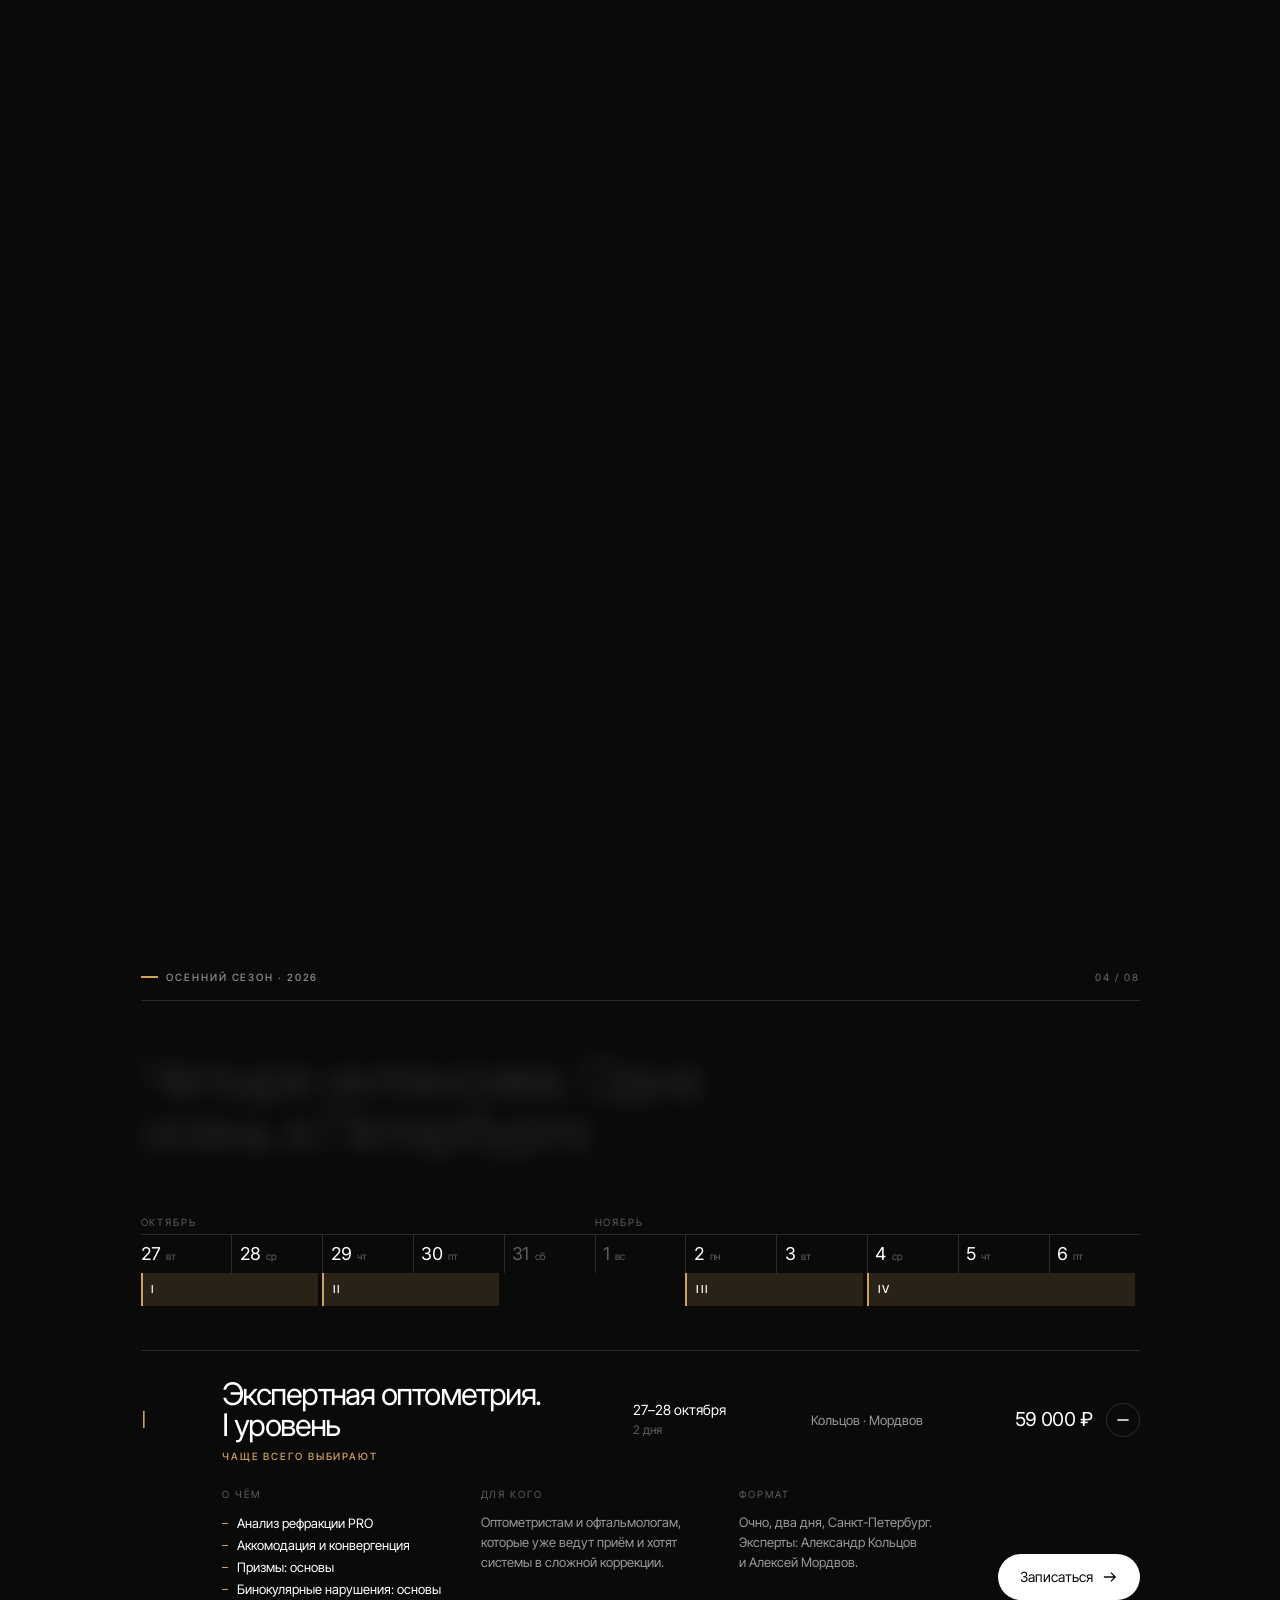
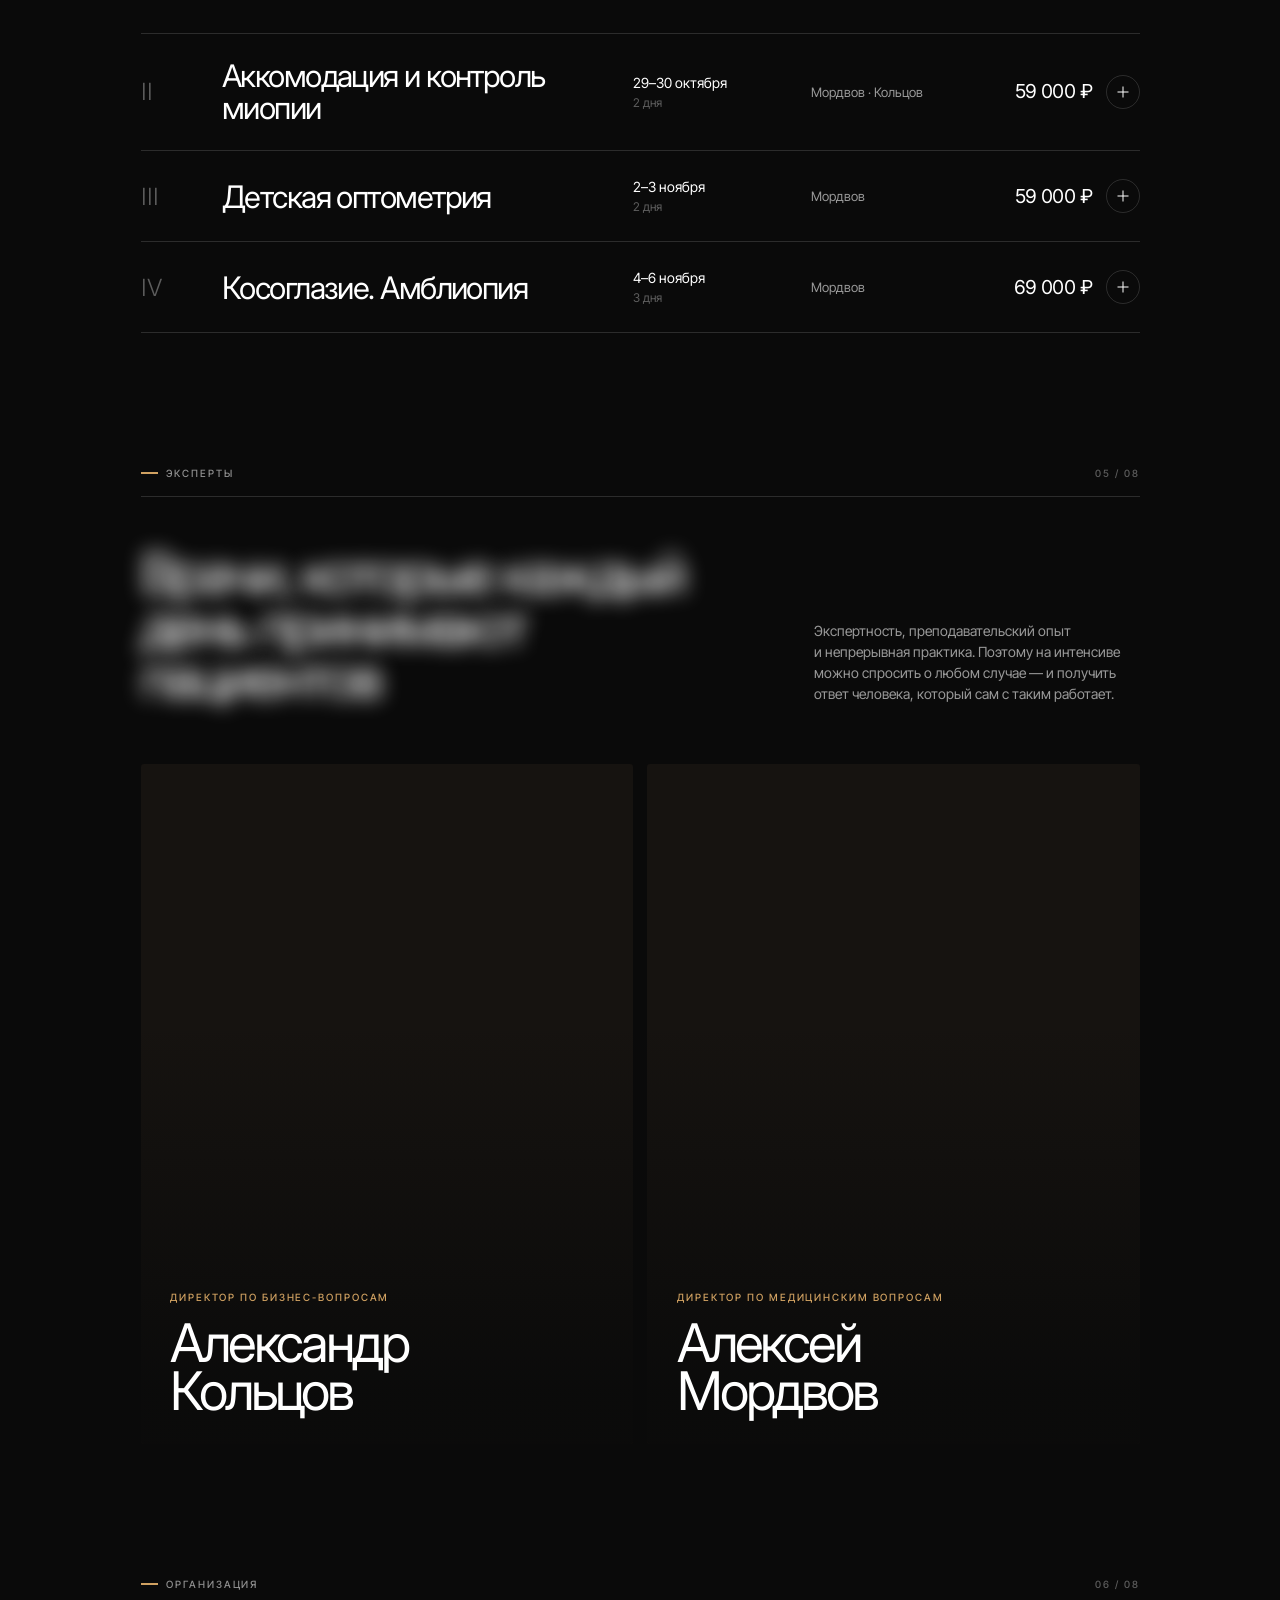
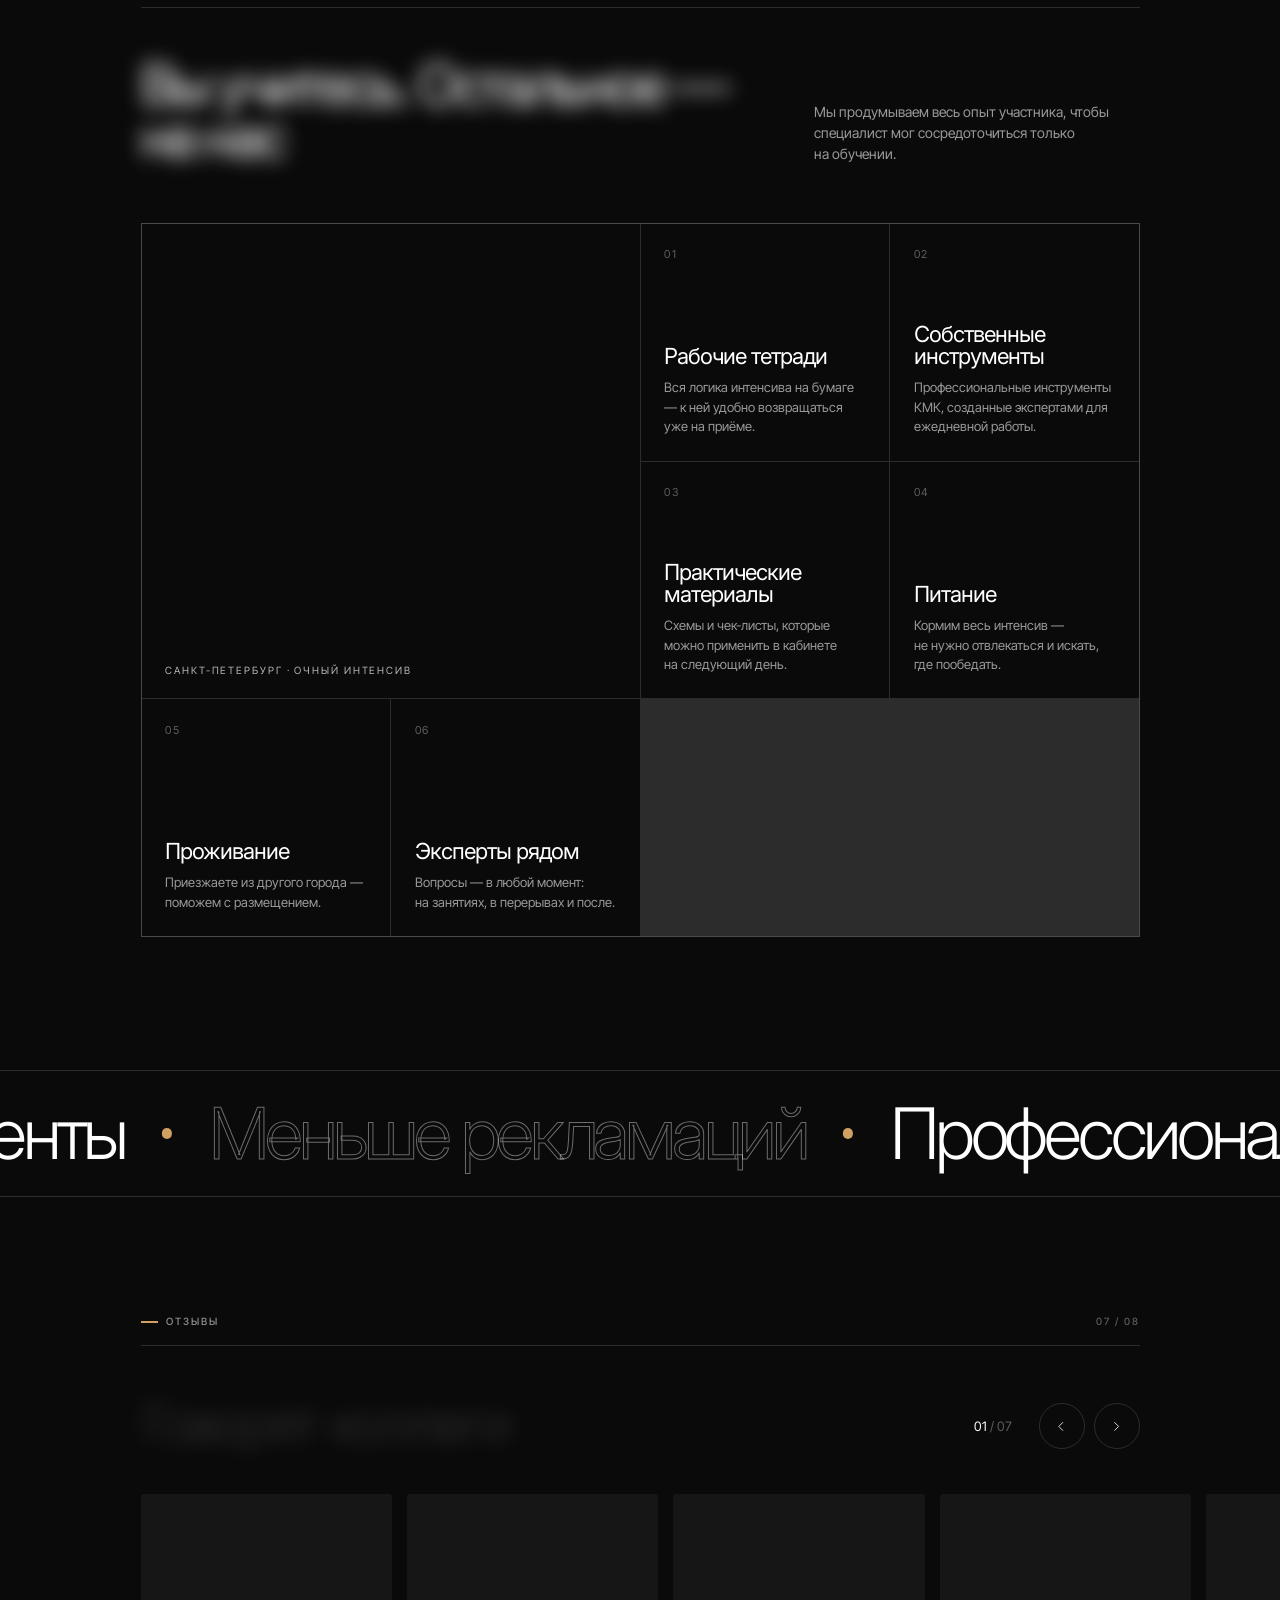
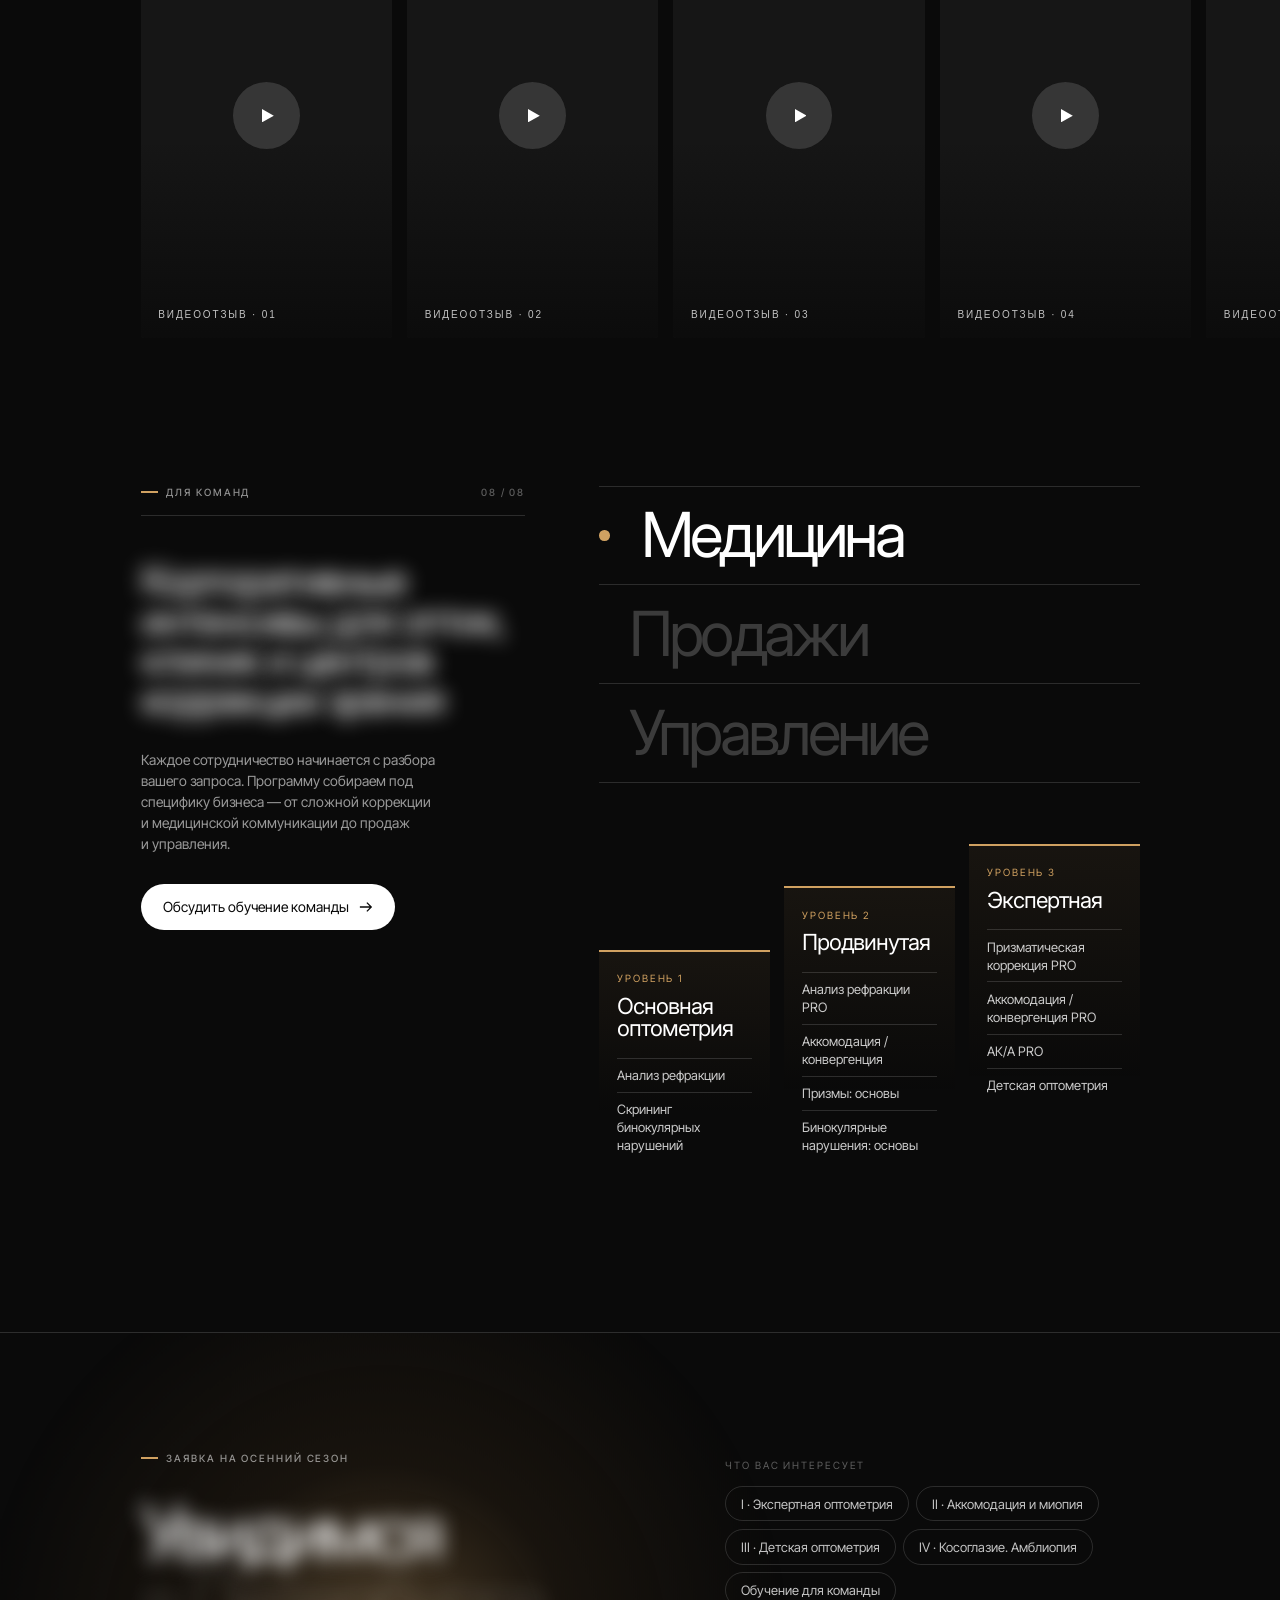
==== commit 61d34c81: "Первый экран: чёрный фон за людьми, низ прибора уходит в тень - убраны бирюзовые пятна живого фона и" ====
--- a/index.html
+++ b/index.html
@@ -55,9 +55,14 @@
 .l-ext-r{left:1798px;width:1369px;height:943px;
   -webkit-mask-image:linear-gradient(270deg,#000 35%,transparent);mask-image:linear-gradient(270deg,#000 35%,transparent)}
 .l-ext img{object-fit:fill}
-/* фон_оборудование-removebg 1 — прибор справа, размытие 6.6 уже в картинке */
+/* фон_оборудование-removebg 1 — прибор справа, размытие 6.6 уже в картинке.
+   Как в макете, низ прибора (стол и ножки) плавно уходит в тень — краёв не видно;
+   правый край растворяется раньше, чтобы у кромки кадра не было засвета */
 .l-equip2{left:1305px;top:119.5px;width:495px;height:665px;
-  -webkit-mask-image:linear-gradient(90deg,#000 90%,transparent);mask-image:linear-gradient(90deg,#000 90%,transparent)}
+  -webkit-mask-image:linear-gradient(180deg,#000 58%,transparent 90%),linear-gradient(90deg,#000 78%,transparent);
+  -webkit-mask-composite:source-in;
+  mask-image:linear-gradient(180deg,#000 58%,transparent 90%),linear-gradient(90deg,#000 78%,transparent);
+  mask-composite:intersect}
 .l-equip2 img{object-fit:fill}
 /* фон оборудование 2 — тот же снимок, отражён, 74 %; всё уже запечено в картинке */
 .l-equip3{left:0;top:0;width:1178px;height:901px}
@@ -82,6 +87,9 @@
   /* фон не глушим — только замедляем вдвое */
   .l-flow{--slow:2}
 }
+/* за людьми фон чёрный, как в макете: гасим зелёный отлив размытого снимка между ними */
+.l-dark{left:480px;top:-120px;width:900px;height:960px;pointer-events:none;
+  background:radial-gradient(closest-side,#0a0a0a 45%,rgba(10,10,10,.75) 70%,rgba(10,10,10,0))}
 /* люди */
 .l-p74{left:743px;top:29px;width:774px;height:1136px}
 .l-p74 img{object-fit:fill}
@@ -289,11 +297,6 @@
         <svg viewBox="0 0 1440 1440"><ellipse cx="720" cy="720" rx="460" ry="210" fill="#0a0a0a" opacity=".7" filter="url(#kblur)"/></svg></div>
       <div class="bl" style="left:1510px;top:410px;width:1280px;height:1280px;--r:220px;--t:29s;--dir:reverse;--sp:83s;--sdir:reverse;--b:13s;--dl:-7s">
         <svg viewBox="0 0 1280 1280"><ellipse cx="640" cy="640" rx="380" ry="190" fill="#0a0a0a" opacity=".6" filter="url(#kblur)"/></svg></div>
-      <!-- бирюза: глубокий холодный провал между людьми и справа сверху -->
-      <div class="bl" style="left:1060px;top:-260px;width:1560px;height:1560px;--r:300px;--t:37s;--dir:reverse;--sp:71s;--b:19s;--dl:-22s">
-        <svg viewBox="0 0 1560 1560"><ellipse cx="780" cy="780" rx="520" ry="170" transform="rotate(-12 780 780)" fill="#0b3a42" opacity=".6" filter="url(#kblur)"/></svg></div>
-      <div class="bl" style="left:780px;top:-80px;width:1300px;height:1300px;--r:230px;--t:43s;--sp:101s;--sdir:reverse;--b:15s;--dl:-31s">
-        <svg viewBox="0 0 1300 1300"><ellipse cx="650" cy="650" rx="360" ry="200" fill="#06302a" opacity=".55" filter="url(#kblur)"/></svg></div>
       <!-- янтарь слева -->
       <div class="bl" style="left:140px;top:100px;width:1240px;height:1240px;--r:240px;--t:31s;--sp:89s;--sdir:reverse;--b:11s;--dl:-4s">
         <svg viewBox="0 0 1240 1240"><ellipse cx="620" cy="620" rx="360" ry="150" fill="#2e2606" opacity=".7" filter="url(#kblur)"/></svg></div>
@@ -305,6 +308,7 @@
       <div class="bl" style="left:1350px;top:420px;width:1200px;height:1200px;--r:340px;--t:19s;--dir:reverse;--sp:67s;--b:12s;--dl:-11s">
         <svg viewBox="0 0 1200 1200"><ellipse cx="600" cy="600" rx="340" ry="120" fill="#d98a3c" opacity=".3" filter="url(#kblur)"/></svg></div>
     </div>
+    <div class="l-dark"></div>
     <div class="l-equip2"><img src="img/removebg.webp" alt=""></div>
     <div class="l-p74"><img src="img/p74.webp" alt=""></div>
     <div class="l-p6cb"><img src="img/p6cb.webp" alt=""></div>
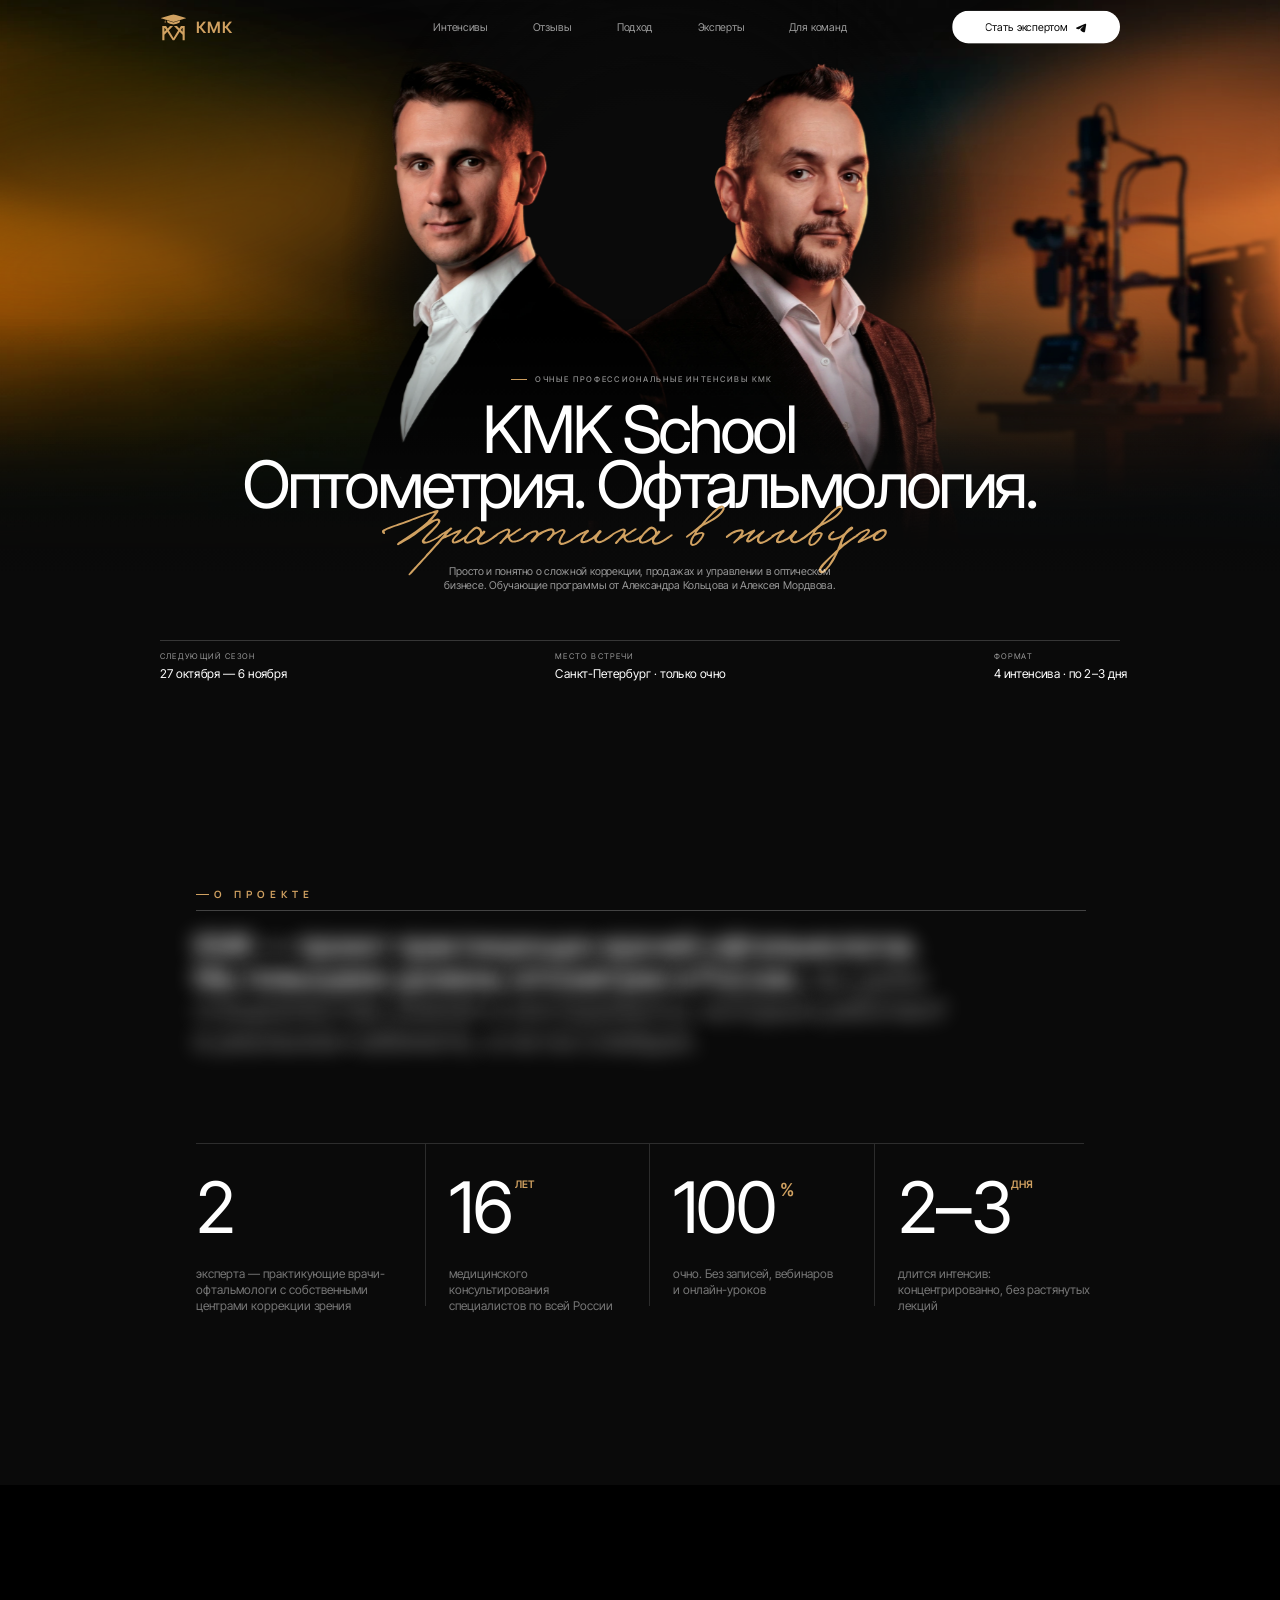
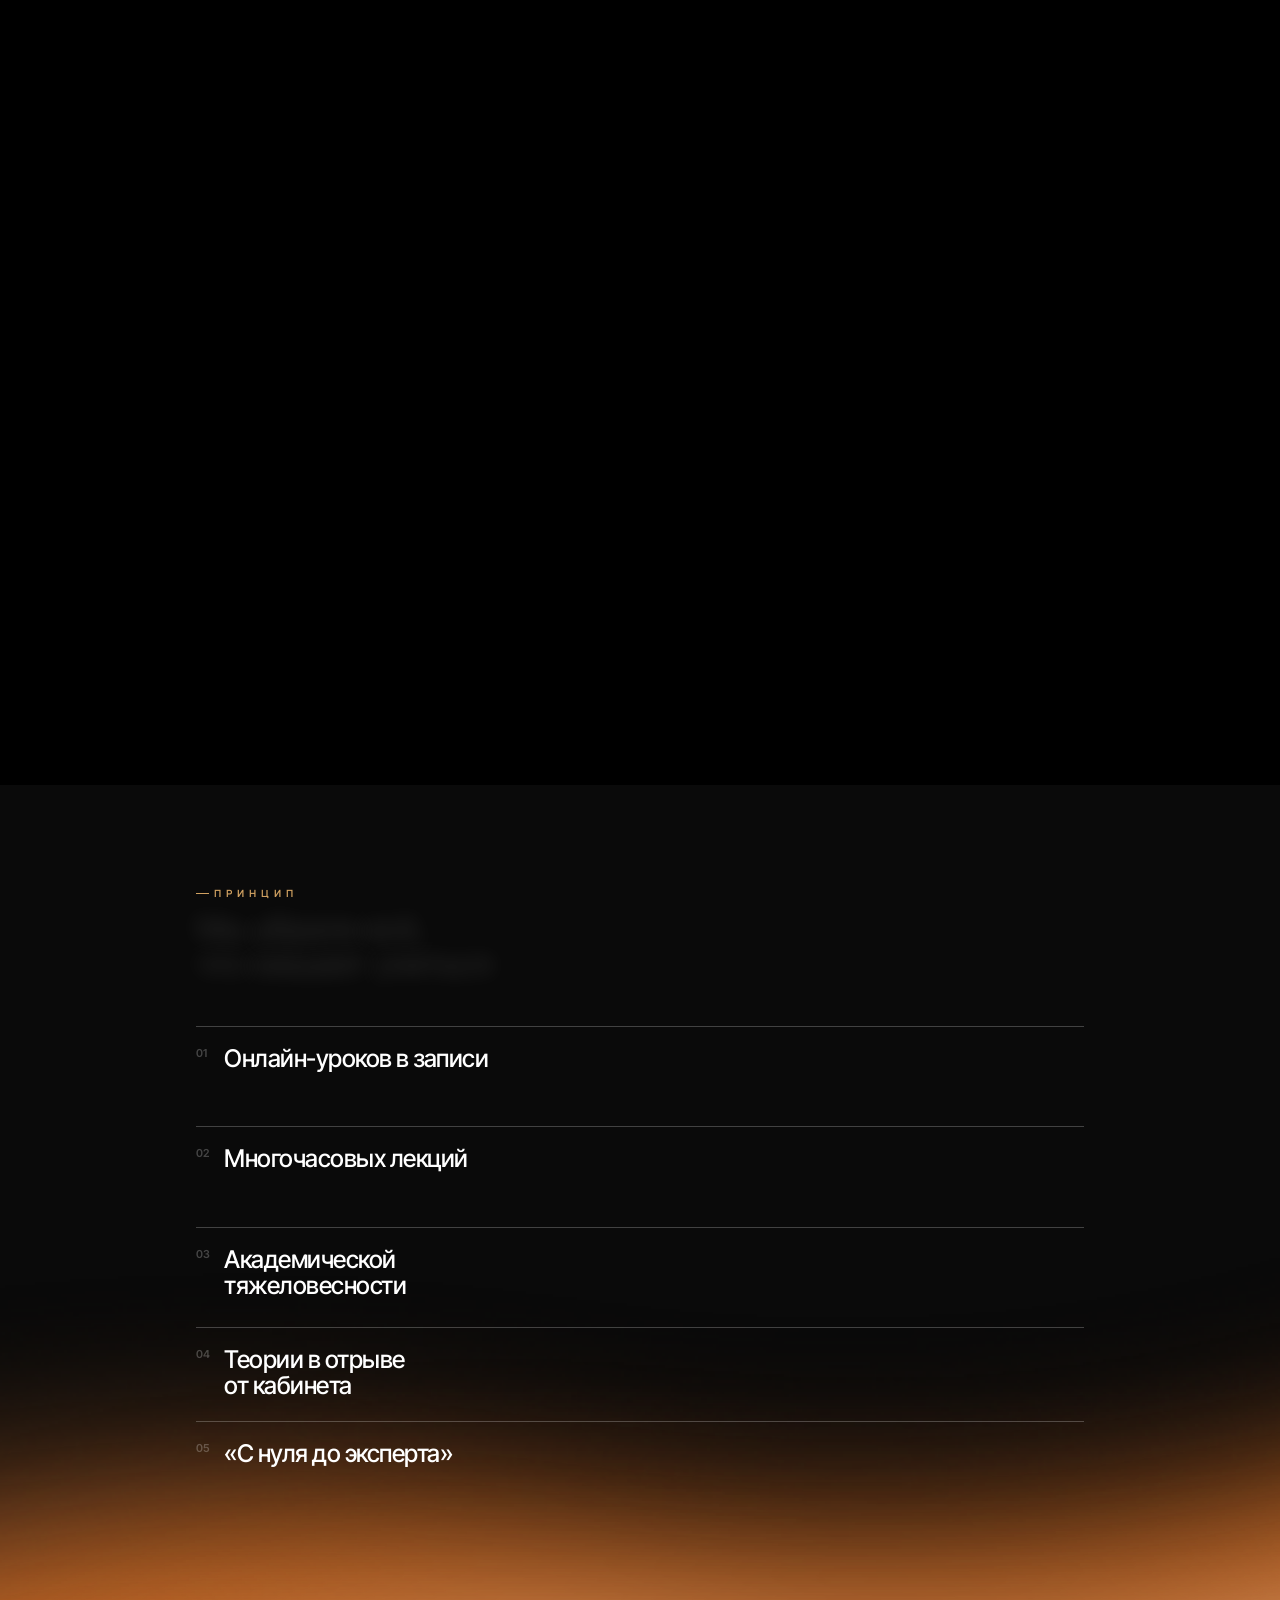
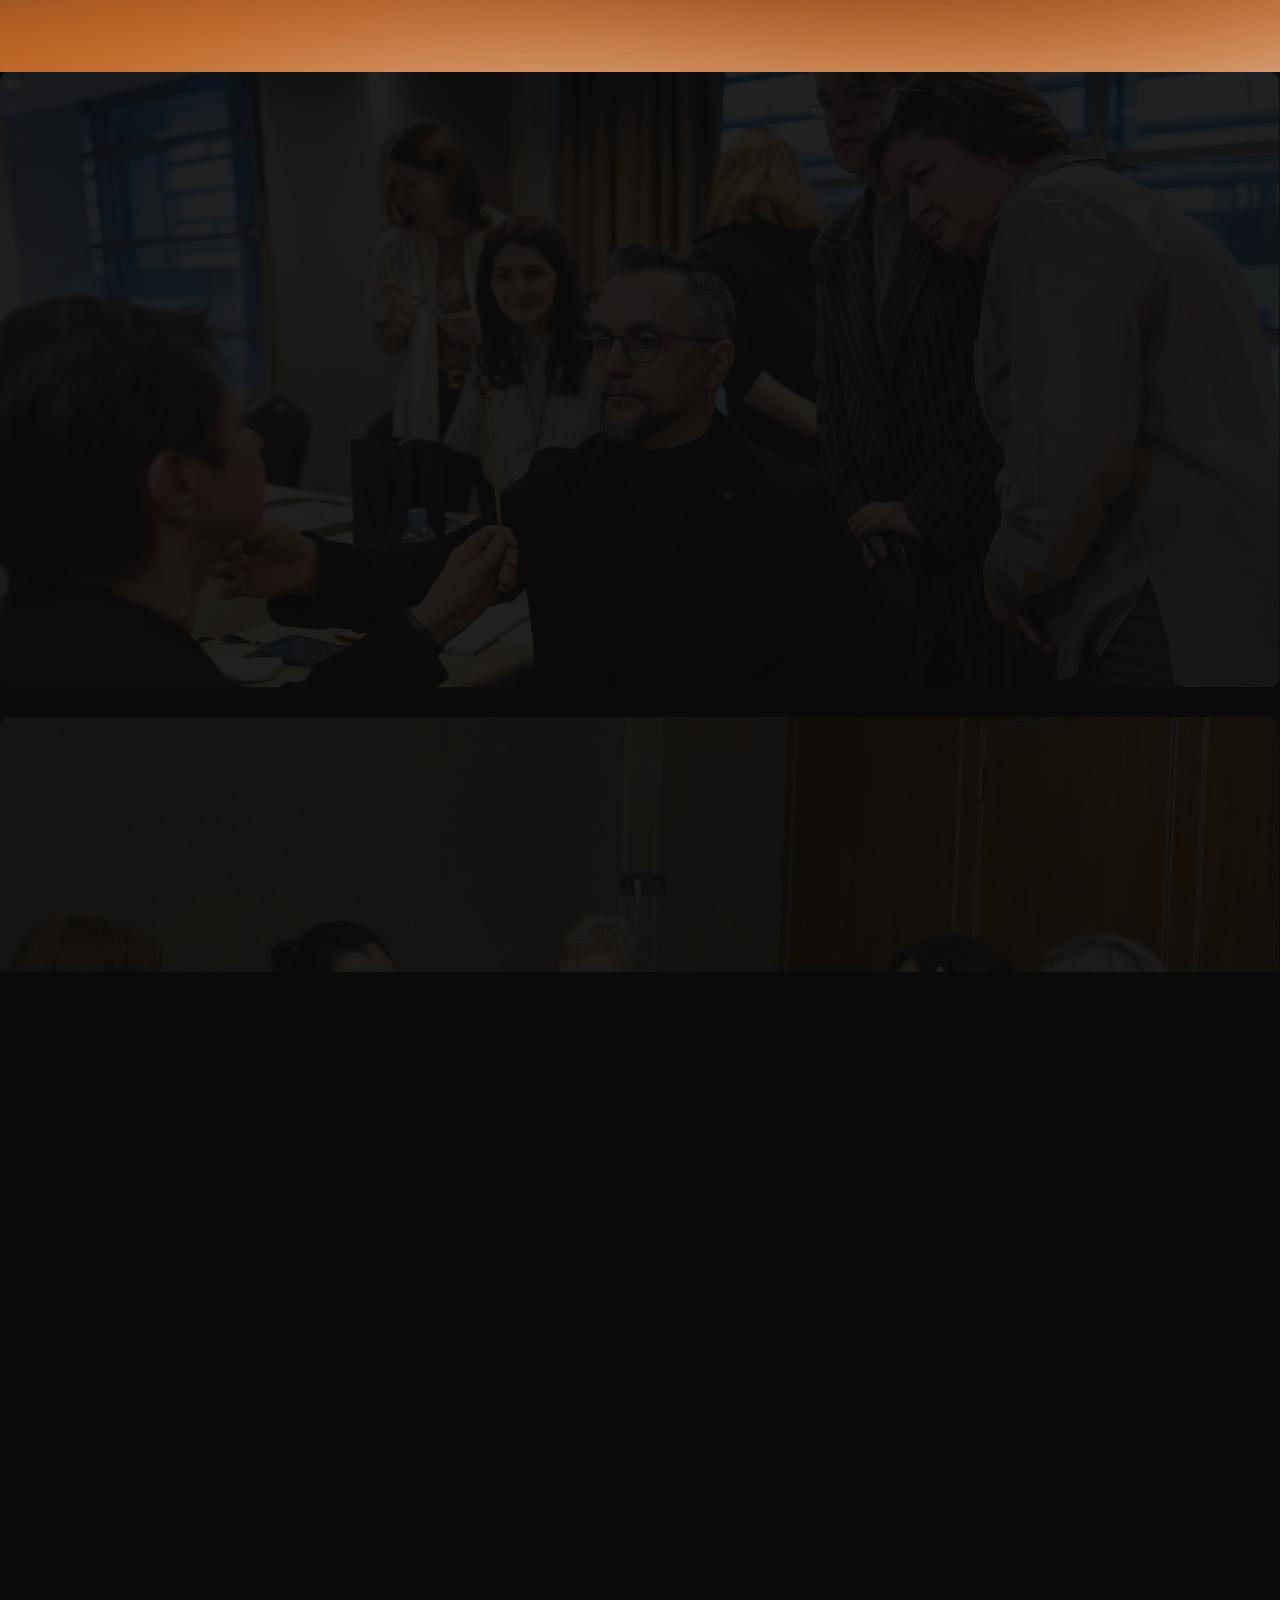
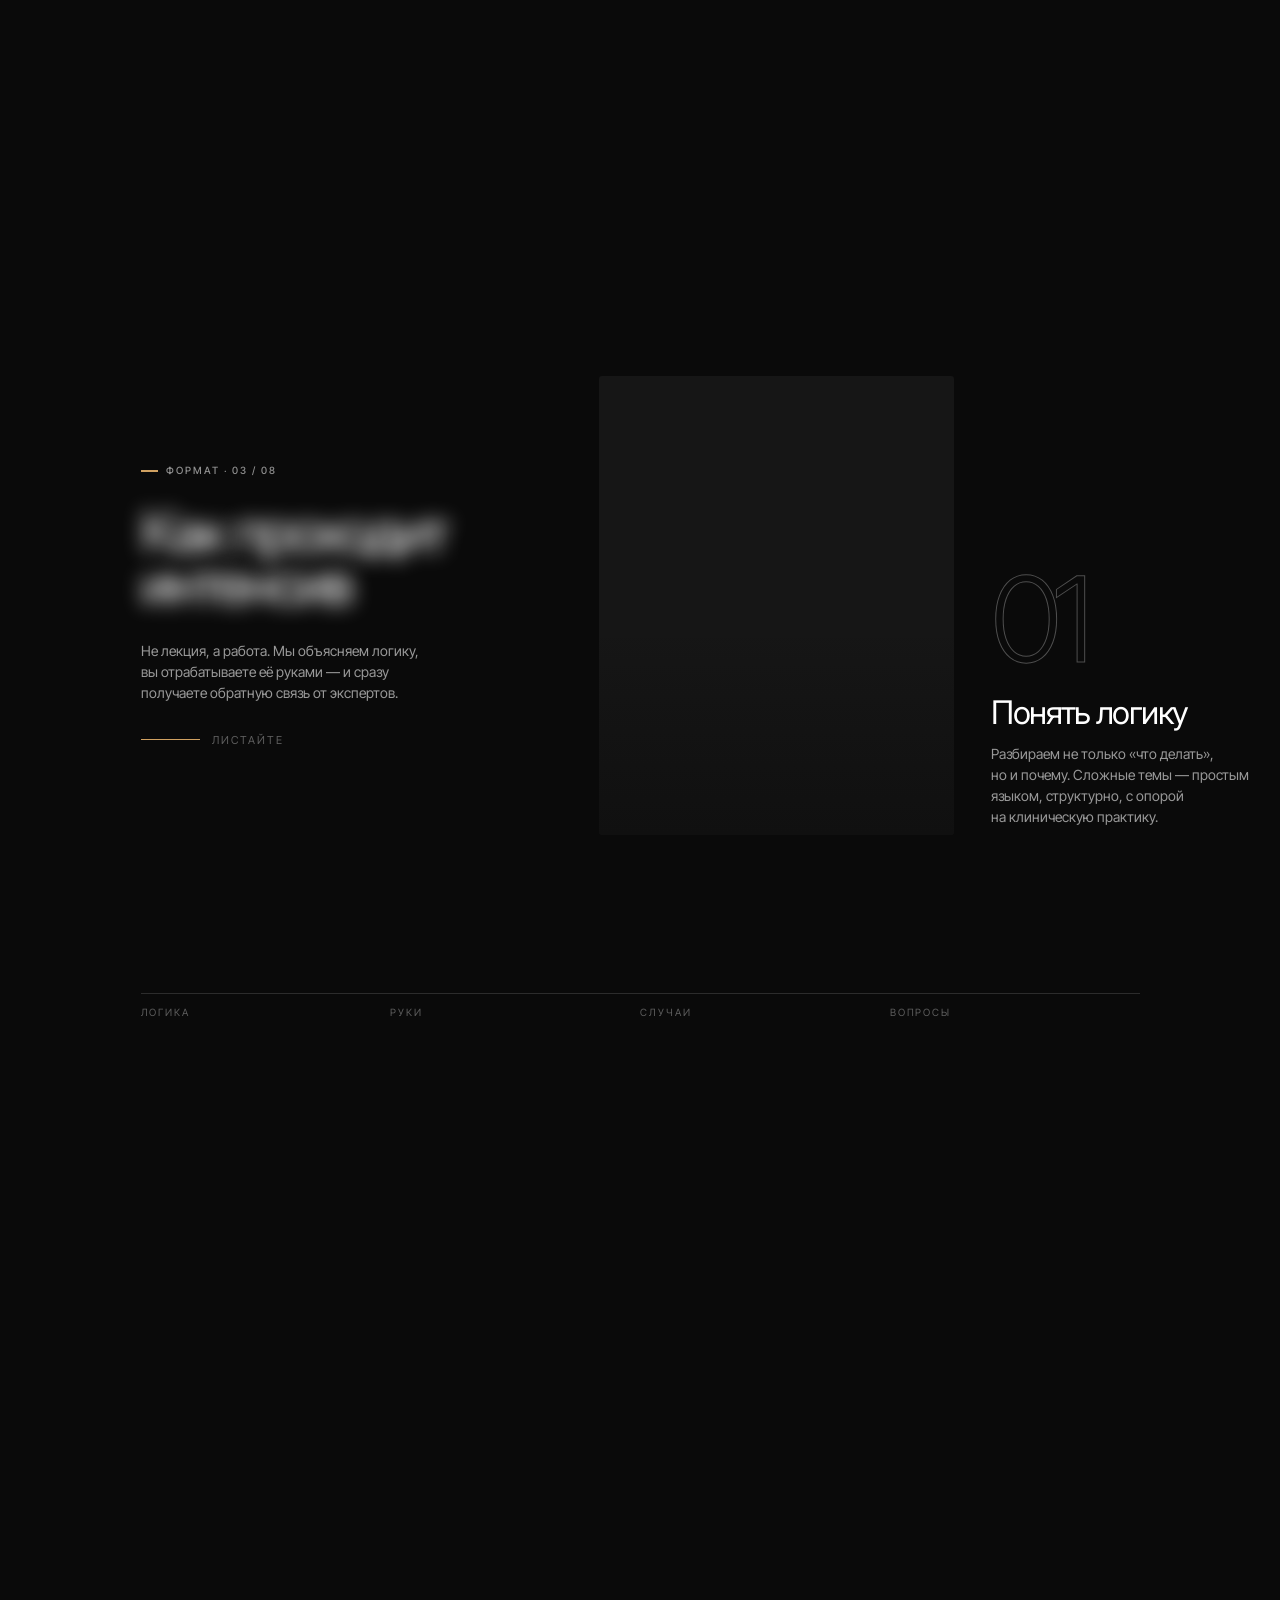
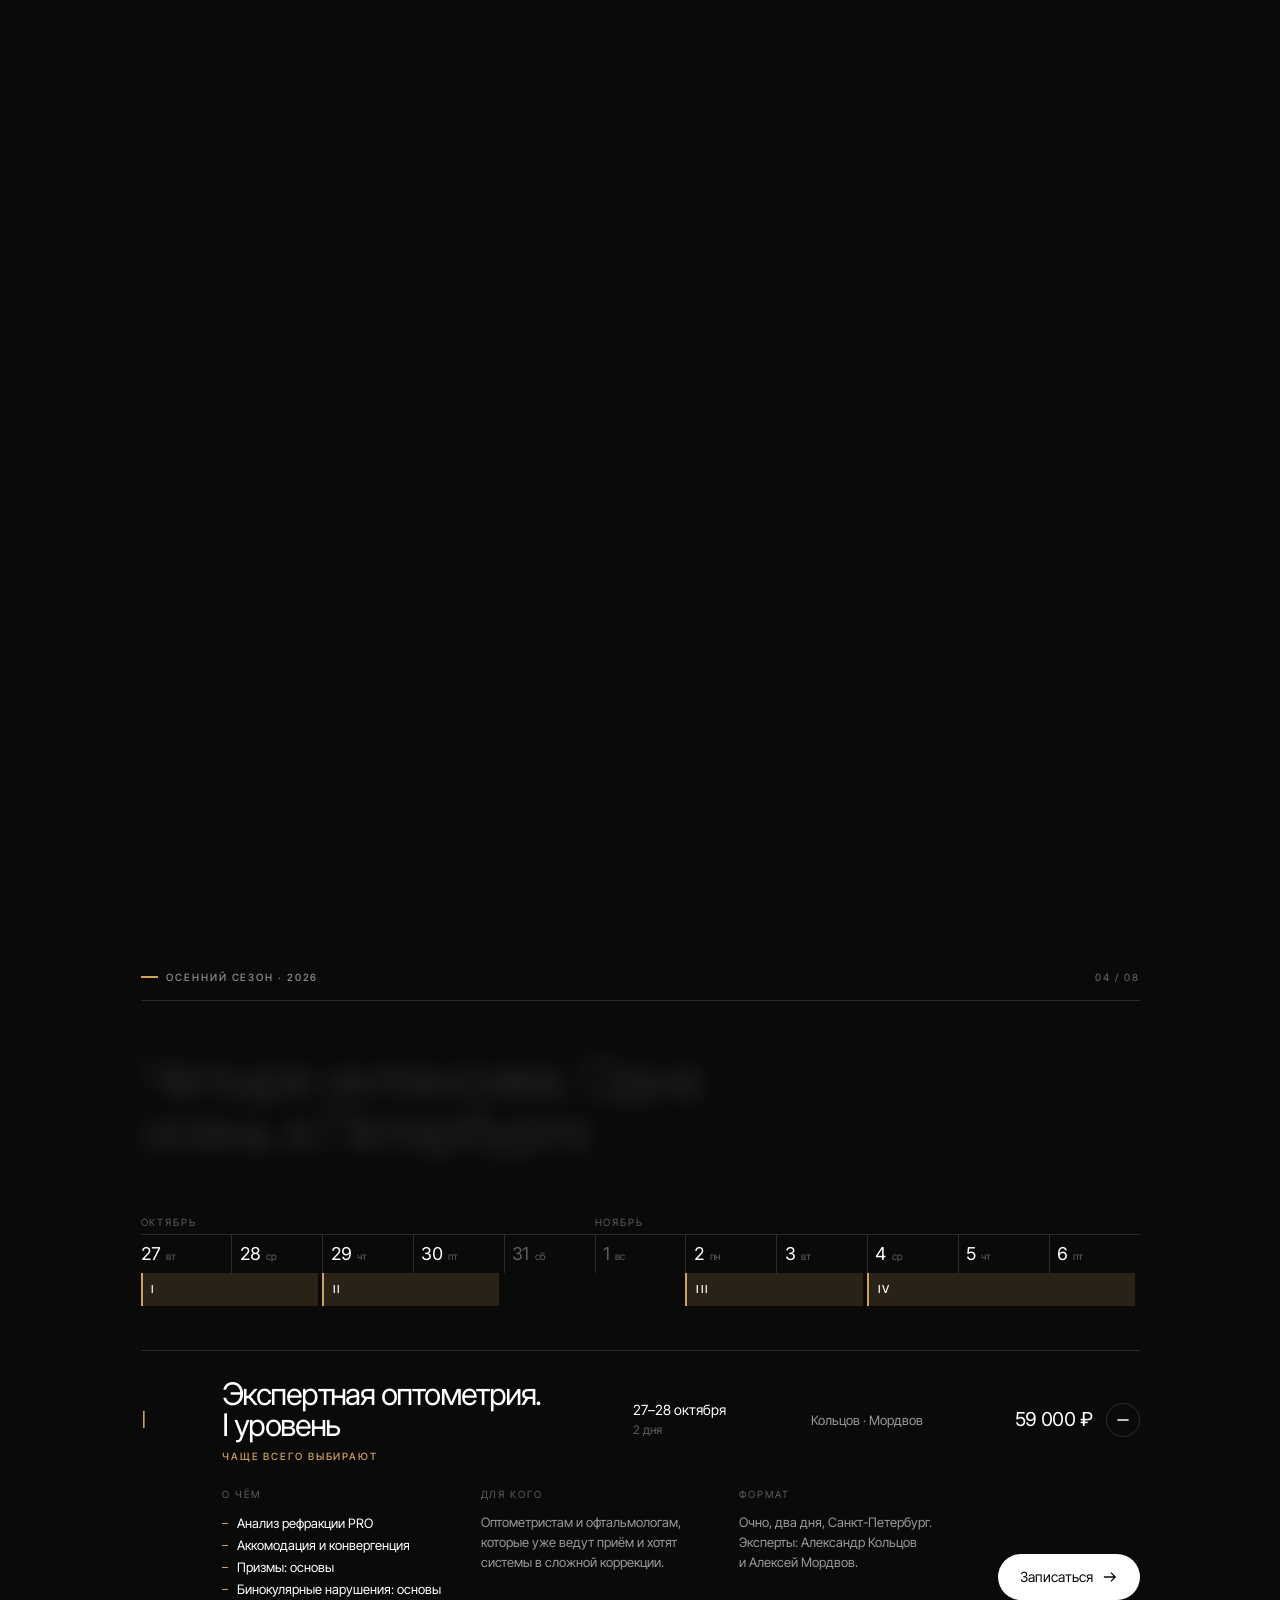
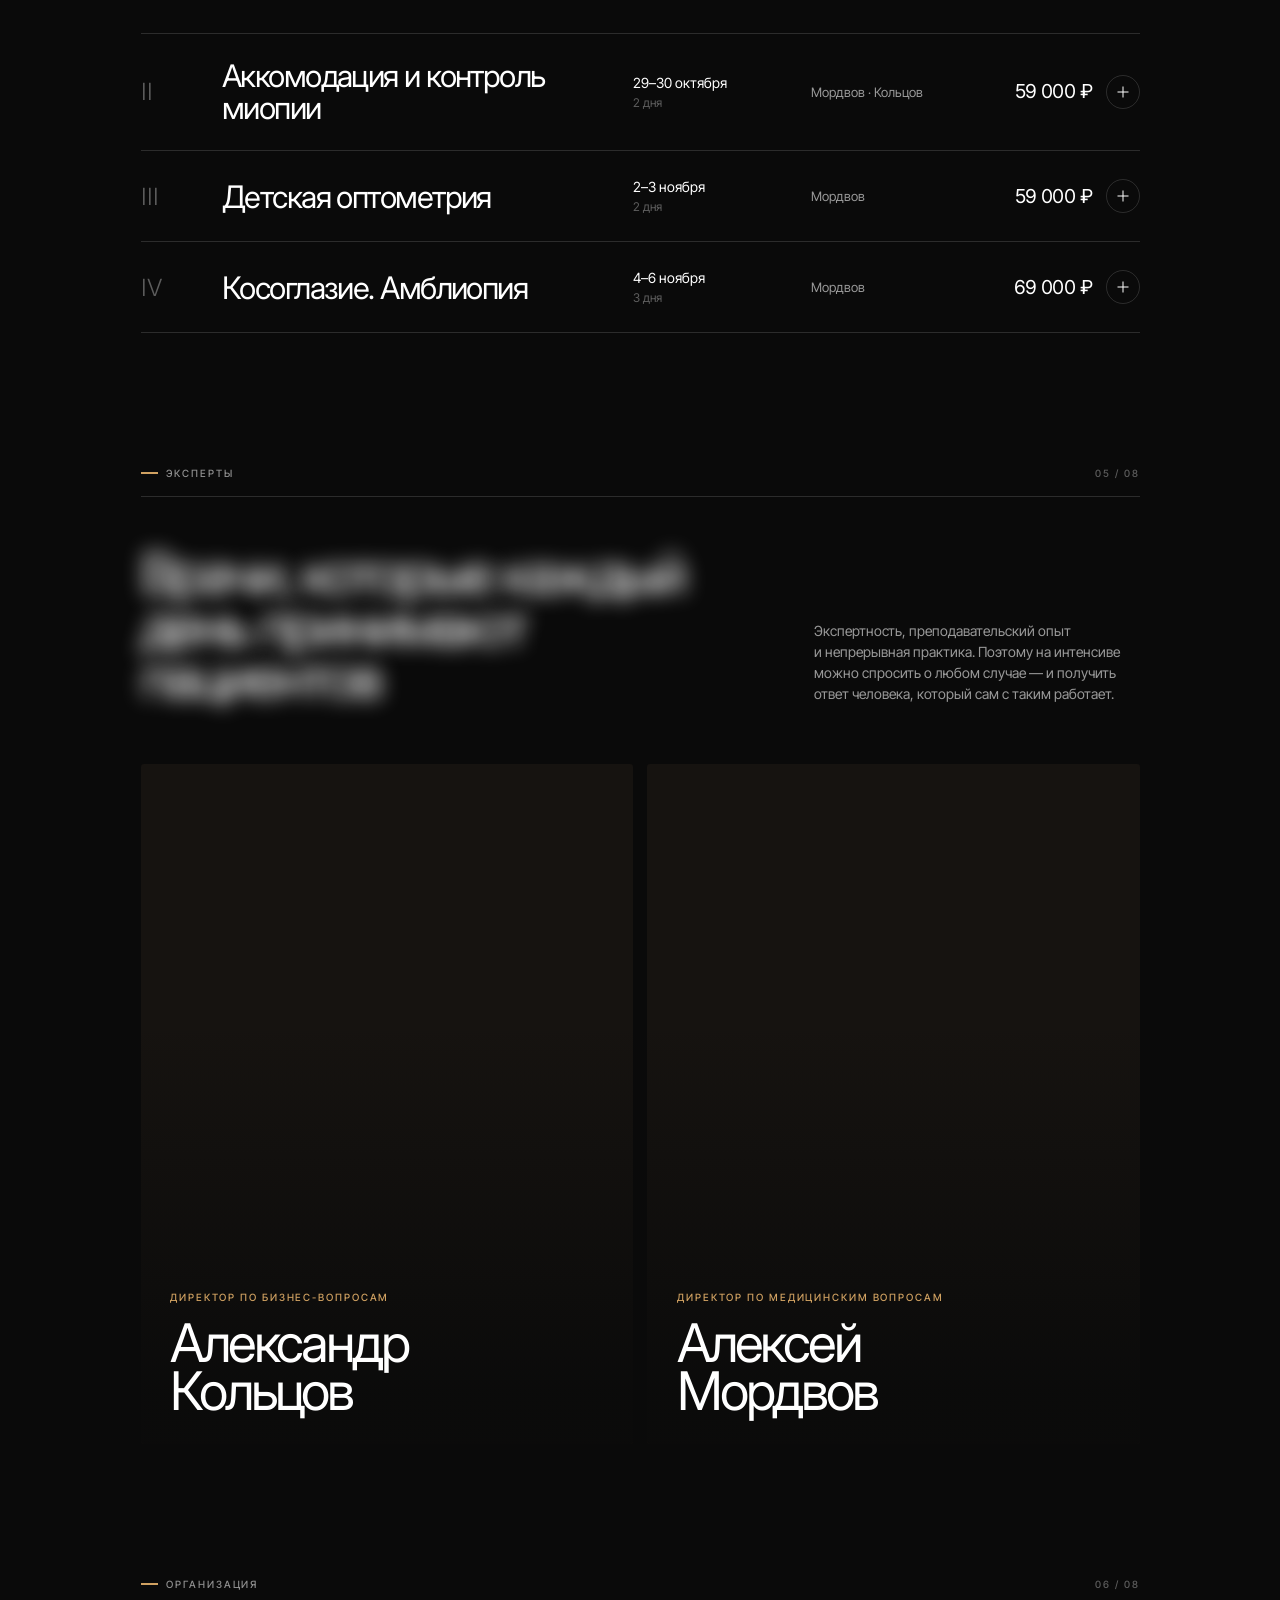
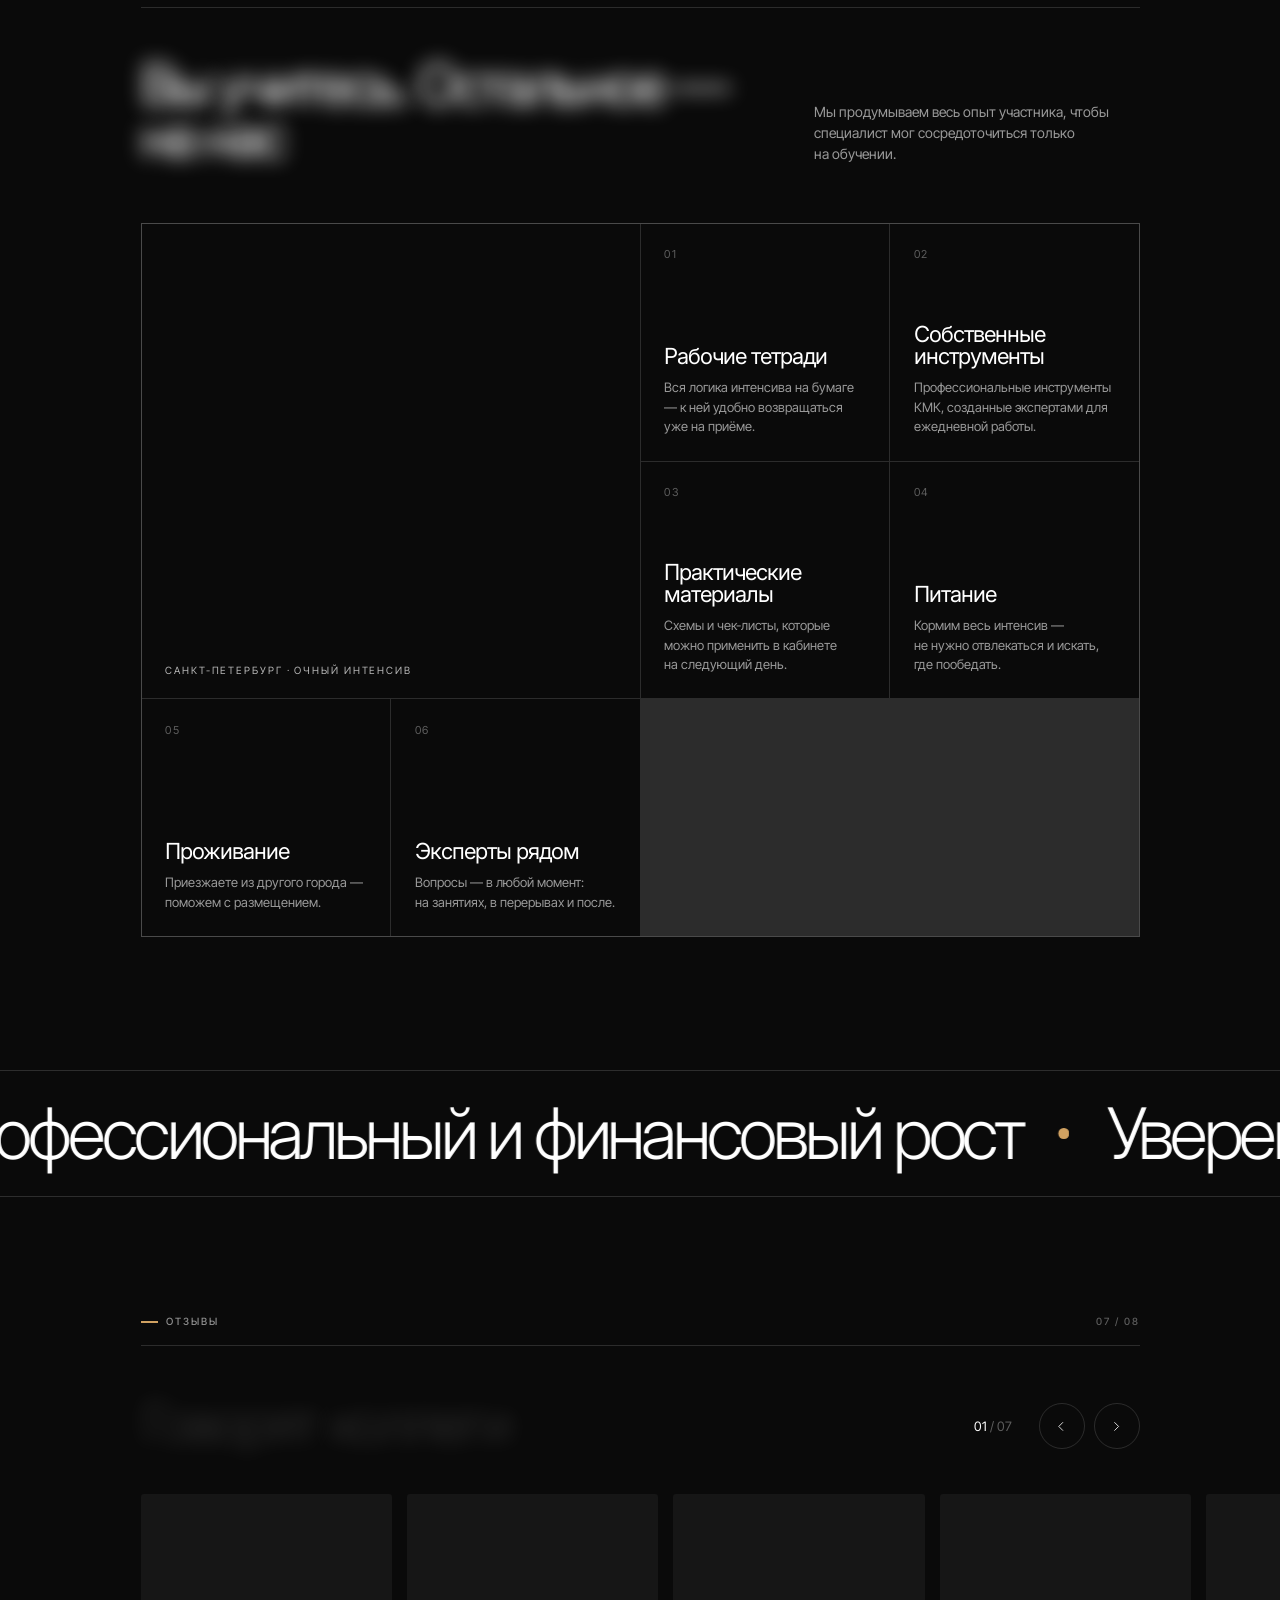
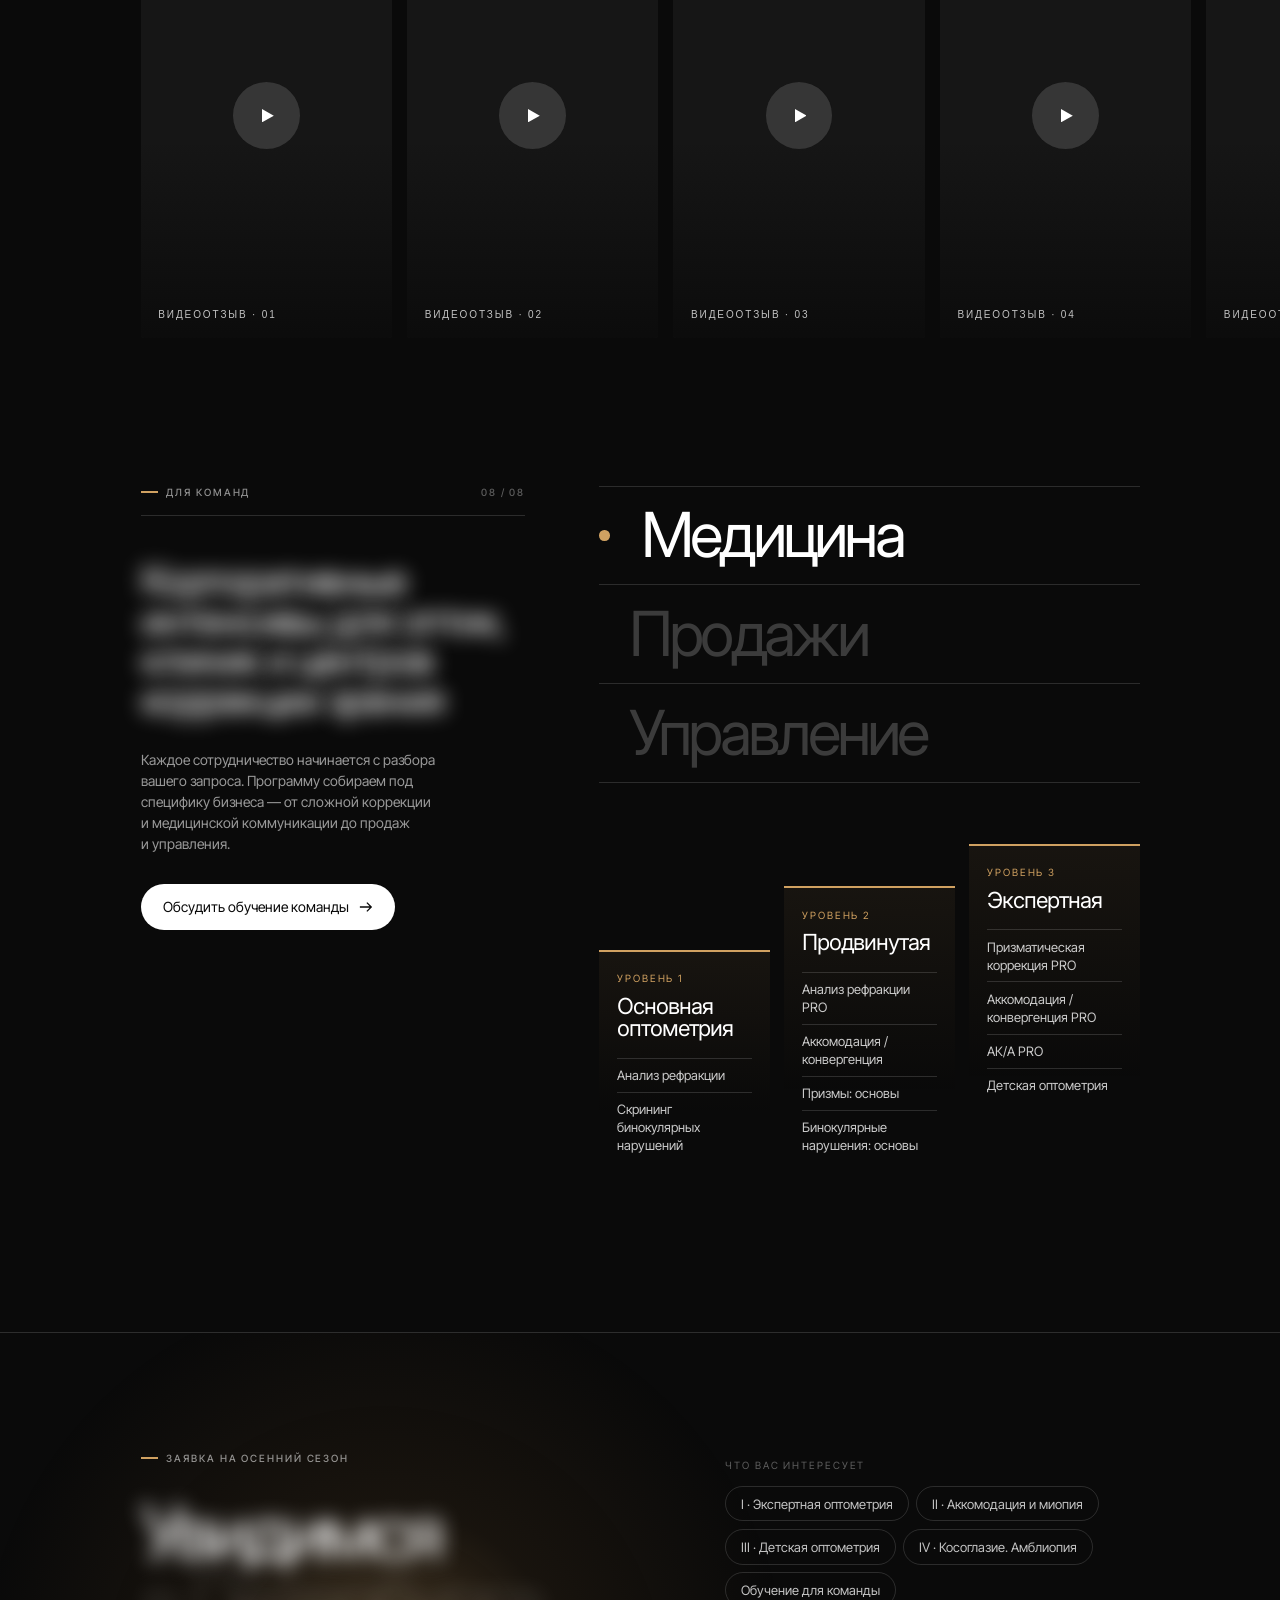
==== commit 0c31cb83: "Портреты первого экрана в двойном разрешении, цвет как в Figma Портреты стояли в размере узла макета" ====
--- a/index.html
+++ b/index.html
@@ -310,8 +310,8 @@
     </div>
     <div class="l-dark"></div>
     <div class="l-equip2"><img src="img/removebg.webp" alt=""></div>
-    <div class="l-p74"><img src="img/p74.webp" alt=""></div>
-    <div class="l-p6cb"><img src="img/p6cb.webp" alt=""></div>
+    <div class="l-p74"><img src="img/p74.webp?v=bc203474" alt=""></div>
+    <div class="l-p6cb"><img src="img/p6cb.webp?v=748fec7a" alt=""></div>
     <div class="l-sh1"></div>
     <div class="l-sh2"></div>
   </div>
